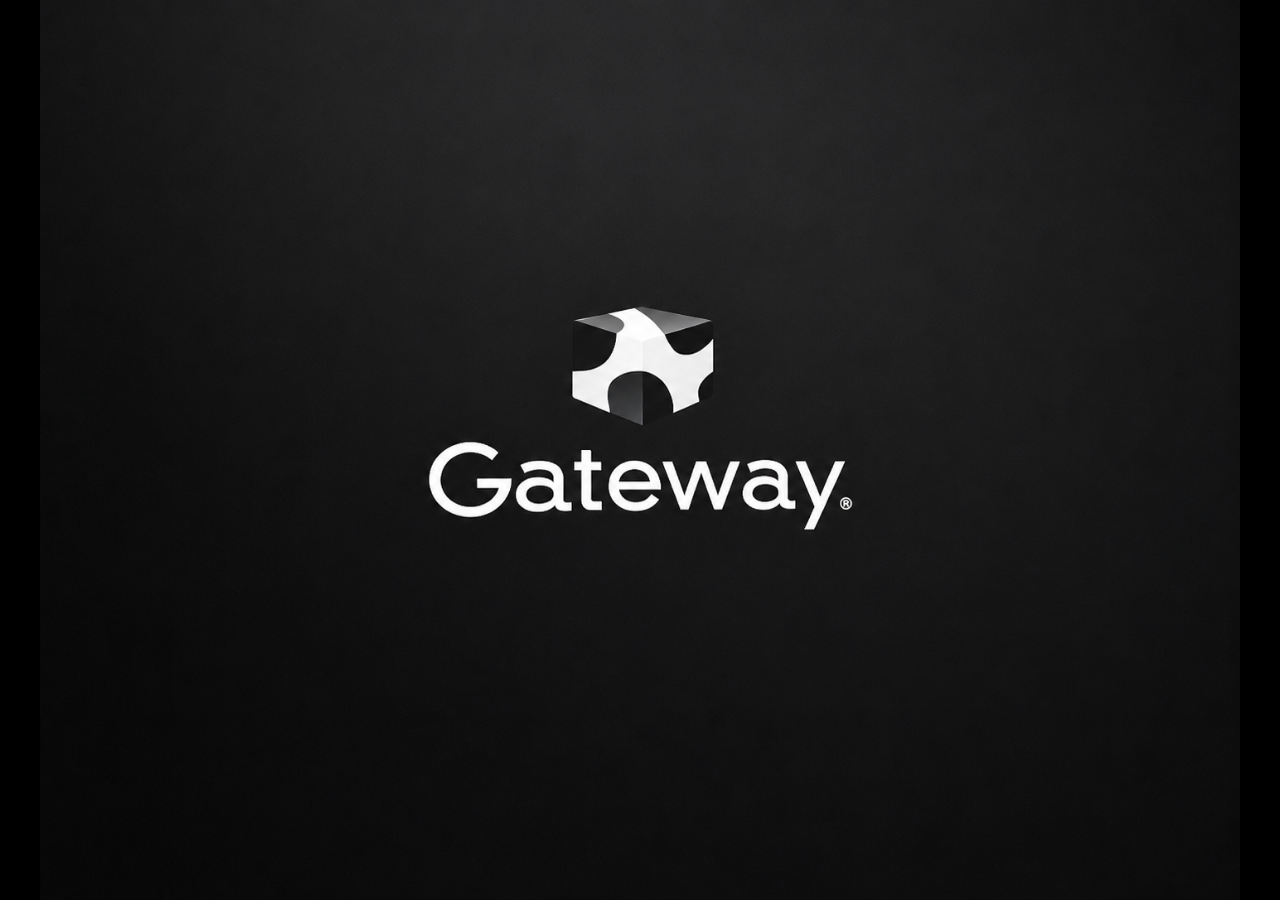
==== index.html @ f44fa5b7 "IRC chat room scenes — fully separate from welcome show - 5 dedicated #channel IRC windows (one per " ====
<!DOCTYPE html>
<html lang="en">
<head>
  <meta charset="UTF-8">
  <meta name="viewport" content="width=device-width, initial-scale=1.0">
  <title>Vince Darrigo — Portfolio</title>
  <link rel="stylesheet" href="css/global.css">
  <link rel="stylesheet" href="css/win95.css">
  <link rel="stylesheet" href="css/messenger.css">
  <link rel="stylesheet" href="css/winamp.css">
  <link rel="stylesheet" href="css/retro-apps.css">
  <link rel="stylesheet" href="css/bbs.css">
  <link rel="stylesheet" href="css/weatherbug.css">
  <link rel="stylesheet" href="css/gwbasic.css">
  <link rel="stylesheet" href="css/tankwars.css">
</head>
<body>

<!-- ═══════════════════════════════════════════════
     GATEWAY 2000 BIOS SCREEN
═══════════════════════════════════════════════════ -->
<div id="gateway-overlay" style="position:fixed;inset:0;background:#000;z-index:10001;">
  <div id="gateway-logo-splash"></div>
  <div id="bios-text" class="bios-screen"></div>
</div>

<!-- ═══════════════════════════════════════════════
     WINDOWS 95 LOGIN SCREEN
═══════════════════════════════════════════════════ -->
<div id="win95-login-overlay" style="display:none;">
  <div class="win95-login-dialog">
    <div class="win95-titlebar" style="cursor:default;">
      <span class="win95-title-text">Welcome to Windows</span>
      <div class="win95-controls">
        <button class="win95-ctrl" style="font-size:9px;">?</button>
        <button class="win95-ctrl win95-close" onclick="doWin95Login()">✕</button>
      </div>
    </div>
    <div class="win95-login-body">
      <div class="win95-login-icon">🗝️</div>
      <div class="win95-login-fields">
        <p class="win95-login-msg">Type a user name and password to log on to Windows.</p>
        <div class="win95-login-row">
          <label><u>U</u>ser name:</label>
          <input type="text" class="win95-login-input" value="VISITOR" readonly tabindex="-1">
        </div>
        <div class="win95-login-row">
          <label><u>P</u>assword:</label>
          <input type="password" class="win95-login-input" value="password" readonly tabindex="-1">
        </div>
      </div>
    </div>
    <div class="win95-login-btns">
      <button class="win95-dialog-btn" onclick="doWin95Login()">OK</button>
      <button class="win95-dialog-btn" onclick="doWin95Login()">Cancel</button>
    </div>
  </div>
</div>

<!-- ═══════════════════════════════════════════════
     WIN95 BOOT SCREEN
═══════════════════════════════════════════════════ -->
<div id="boot-overlay" style="display:none;">
  <div class="boot-content">
    <div class="boot-subtitle">Starting Windows 95...</div>
    <div class="boot-bar-track">
      <div class="boot-bar-fill" id="boot-bar-fill"></div>
    </div>
  </div>
  <div class="boot-copyright">© Copyright Gateway 2000, Inc. 1996.</div>
</div>

<!-- ═══════════════════════════════════════════════
     MOBILE FALLBACK — shown on small screens
═══════════════════════════════════════════════════ -->
<div id="mobile-bsod">
  <div class="bsod-inner">
    <p>A problem has been detected and Windows has been shut down to prevent damage to your computer.</p>
    <br>
    <p>DISPLAY_ORIENTATION_INCOMPATIBLE</p>
    <br>
    <p>🔄 Rotate your device to landscape mode to run this portfolio.</p>
    <br>
    <p>If you are on a desktop browser, please widen your window above 900px.</p>
    <br>
    <p>Technical information:</p>
    <p>*** STOP: 0x0000007E (PORTRAIT_MODE, 0xC0000005, ROTATE_90_DEG)</p>
    <br>
    <p>Contact: <a href="mailto:vincent.darrigo@gmail.com">vincent.darrigo@gmail.com</a></p>
  </div>
</div>

<!-- ═══════════════════════════════════════════════
     DESKTOP
═══════════════════════════════════════════════════ -->
<div id="desktop">

  <!-- ═══════════════════════════════════════════════
       DESKTOP ICON ZONES
  ═══════════════════════════════════════════════════ -->

  <!-- Zone A: upper-left — System + Browser Wars -->
  <div class="icon-zone" id="icons-system">
    <div class="desk-icon" ondblclick="openWindow('recycle')" tabindex="0">
      <div class="desk-icon-img">🗑️</div>
      <div class="desk-icon-label">Recycle Bin</div>
    </div>
    <div class="desk-icon" ondblclick="launchIE()" tabindex="0">
      <div class="desk-icon-img" style="width:32px;height:32px;background:white;display:flex;align-items:center;justify-content:center;border:1px solid #ccc;font-size:0;"><span style="font-size:24px;font-style:italic;font-weight:900;color:#1055b8;font-family:'Arial Black',Arial,sans-serif;">e</span></div>
      <div class="desk-icon-label">Internet Explorer</div>
    </div>
    <div class="desk-icon" ondblclick="launchNetscape()" tabindex="0">
      <div class="desk-icon-img" style="width:32px;height:32px;background:#1a0035;display:flex;align-items:center;justify-content:center;border:1px solid #550099;font-size:0;"><span style="font-size:22px;font-weight:900;color:#aa44ff;font-family:'Arial Black',Arial,sans-serif;">N</span><span style="font-size:10px;color:#ffee00;position:absolute;margin-top:-14px;margin-left:8px;">☄</span></div>
      <div class="desk-icon-label">Netscape 4.7</div>
    </div>
  </div>

  <!-- Zone B: upper-right — Personal -->
  <div class="icon-zone" id="icons-right">
    <div class="desk-icon" ondblclick="openWindow('portfolio')" tabindex="0">
      <div class="desk-icon-img">💼</div>
      <div class="desk-icon-label">Portfolio.htm</div>
    </div>
    <div class="desk-icon" ondblclick="openWindow('about')" tabindex="0">
      <div class="desk-icon-img">💻</div>
      <div class="desk-icon-label">About Vince</div>
    </div>
    <div class="desk-icon" ondblclick="openWindow('resume')" tabindex="0">
      <div class="desk-icon-img">📄</div>
      <div class="desk-icon-label">Resume.doc</div>
    </div>
  </div>

  <!-- Zone C: middle-left — Business Project Folders -->
  <div class="icon-zone" id="icons-folders">
    <div class="desk-icon" ondblclick="openWindow('folder-ai')" tabindex="0">
      <div class="desk-icon-img">
        <span class="folder-icon">📂<span class="folder-badge">🎮</span></span>
      </div>
      <div class="desk-icon-label">AI Gaming Projects</div>
    </div>
    <div class="desk-icon" ondblclick="openWindow('folder-sports')" tabindex="0">
      <div class="desk-icon-img">
        <span class="folder-icon">📂<span class="folder-badge">📊</span></span>
      </div>
      <div class="desk-icon-label">Sports / Prediction</div>
    </div>
    <div class="desk-icon" ondblclick="openWindow('folder-biz')" tabindex="0">
      <div class="desk-icon-img">
        <span class="folder-icon">📂<span class="folder-badge">💼</span></span>
      </div>
      <div class="desk-icon-label">Business Integration</div>
    </div>
  </div>

  <!-- Zone D: lower-left — Throwback Apps & Games -->
  <div class="icon-zone" id="icons-games">
    <div class="desk-icon" ondblclick="openWindow('messenger')" tabindex="0">
      <div class="desk-icon-img">💬</div>
      <div class="desk-icon-label">Buddy Chat</div>
    </div>
    <div class="desk-icon" ondblclick="openWindow('winamp')" tabindex="0">
      <div class="desk-icon-img">🎵</div>
      <div class="desk-icon-label">WinAmp</div>
    </div>
    <div class="desk-icon" ondblclick="openWindow('weatherbug')" tabindex="0">
      <div class="desk-icon-img" style="font-size:26px;animation:none;">🐝</div>
      <div class="desk-icon-label">WeatherBug</div>
    </div>
    <div class="desk-icon" ondblclick="openWindow('limester')" tabindex="0">
      <div class="desk-icon-img" style="font-size:0;"><img src="assets/images/LimeSter.png" style="width:32px;height:32px;object-fit:contain;" onerror="this.parentElement.style.fontSize='24px';this.outerHTML='🍋'"></div>
      <div class="desk-icon-label">LimeSter</div>
    </div>
    <div class="desk-icon" ondblclick="openWindow('paint')" tabindex="0">
      <div class="desk-icon-img">🎨</div>
      <div class="desk-icon-label">Paint</div>
    </div>
    <div class="desk-icon" ondblclick="openWindow('minesweeper')" tabindex="0">
      <div class="desk-icon-img">💣</div>
      <div class="desk-icon-label">Minesweeper</div>
    </div>
    <div class="desk-icon" ondblclick="openWindow('snake')" tabindex="0">
      <div class="desk-icon-img">🐍</div>
      <div class="desk-icon-label">Snake</div>
    </div>
    <div class="desk-icon" ondblclick="openWindow('tetris')" tabindex="0">
      <div class="desk-icon-img">🎮</div>
      <div class="desk-icon-label">Tetris</div>
    </div>
    <div class="desk-icon" ondblclick="openWindow('solitaire')" tabindex="0">
      <div class="desk-icon-img">🃏</div>
      <div class="desk-icon-label">Solitaire</div>
    </div>
    <div class="desk-icon" ondblclick="openWindow('tamagotchi')" tabindex="0">
      <div class="desk-icon-img">🥚</div>
      <div class="desk-icon-label">Tamagotchi</div>
    </div>
    <div class="desk-icon" ondblclick="openWindow('gwbasic')" tabindex="0">
      <div class="desk-icon-img" style="width:32px;height:32px;background:#0000aa;display:flex;align-items:center;justify-content:center;border:1px solid #0000cc;font-size:0;"><span style="color:#c8c8c8;font-family:'Courier New',monospace;font-size:9px;font-weight:bold;line-height:1;text-align:center;">GW<br>BASIC</span></div>
      <div class="desk-icon-label">GW-BASIC</div>
    </div>
    <div class="desk-icon" ondblclick="openWindow('bbs')" tabindex="0">
      <div class="desk-icon-img" style="font-size:22px;line-height:1;color:#00ff41;background:#020d00;border:2px solid #004d00;width:32px;height:32px;display:flex;align-items:center;justify-content:center;font-family:'Courier New',monospace;font-weight:bold;border-radius:2px;text-shadow:0 0 6px #00ff41;">📟</div>
      <div class="desk-icon-label">Last Node BBS</div>
    </div>
    <div class="desk-icon" ondblclick="launchScreensaver('random')" tabindex="0">
      <div class="desk-icon-img">✨</div>
      <div class="desk-icon-label">Screensaver</div>
    </div>
    <div class="desk-icon" ondblclick="openWindow('vault')" tabindex="0">
      <div class="desk-icon-img">🔒</div>
      <div class="desk-icon-label">???</div>
    </div>
  </div>

  <!-- ── IRC CHANNEL WINDOWS (project chatbot scenes) ─── -->

  <!-- #i-spy-ai -->
  <div class="win95-window irc-win" id="window-scene-ispyai" style="display:none; left:240px; top:110px; width:480px;">
    <div class="win95-titlebar" data-win="scene-ispyai">
      <span class="win95-title-icon">💬</span>
      <span class="win95-title-text">#i-spy-ai — mIRC</span>
      <div class="win95-controls">
        <button class="win95-ctrl" onclick="minimizeWindow('scene-ispyai')">_</button>
        <button class="win95-ctrl win95-close" onclick="closeWindow('scene-ispyai')">✕</button>
      </div>
    </div>
    <div class="irc-channel-bar">#i-spy-ai · Topic: AI-powered real-world scavenger hunts — spy mode &amp; pizza mode</div>
    <div class="irc-body">
      <div class="irc-log" id="scene-log-ispyai"></div>
      <div class="irc-userlist">
        <div class="irc-ul-header">Users (4)</div>
        <div class="irc-ul-nick irc-op">@xX_AOL4Lyfe97_Xx</div>
        <div class="irc-ul-nick irc-voice">+UhOh_OG</div>
        <div class="irc-ul-nick">Yahoozup</div>
        <div class="irc-ul-nick irc-guest">Clippy</div>
      </div>
    </div>
    <div class="irc-statusbar">#i-spy-ai · 4 users</div>
  </div>

  <!-- #ai-trivia -->
  <div class="win95-window irc-win" id="window-scene-trivia" style="display:none; left:255px; top:120px; width:480px;">
    <div class="win95-titlebar" data-win="scene-trivia">
      <span class="win95-title-icon">💬</span>
      <span class="win95-title-text">#ai-trivia — mIRC</span>
      <div class="win95-controls">
        <button class="win95-ctrl" onclick="minimizeWindow('scene-trivia')">_</button>
        <button class="win95-ctrl win95-close" onclick="closeWindow('scene-trivia')">✕</button>
      </div>
    </div>
    <div class="irc-channel-bar">#ai-trivia · Topic: Real-time AI trivia — any topic, instantly playable, AI trick questions</div>
    <div class="irc-body">
      <div class="irc-log" id="scene-log-trivia"></div>
      <div class="irc-userlist">
        <div class="irc-ul-header">Users (4)</div>
        <div class="irc-ul-nick irc-op">@xX_AOL4Lyfe97_Xx</div>
        <div class="irc-ul-nick irc-voice">+UhOh_OG</div>
        <div class="irc-ul-nick">Yahoozup</div>
        <div class="irc-ul-nick irc-guest">Clippy</div>
      </div>
    </div>
    <div class="irc-statusbar">#ai-trivia · 4 users</div>
  </div>

  <!-- #pickathlon -->
  <div class="win95-window irc-win" id="window-scene-pickathlon" style="display:none; left:270px; top:130px; width:480px;">
    <div class="win95-titlebar" data-win="scene-pickathlon">
      <span class="win95-title-icon">💬</span>
      <span class="win95-title-text">#pickathlon — mIRC</span>
      <div class="win95-controls">
        <button class="win95-ctrl" onclick="minimizeWindow('scene-pickathlon')">_</button>
        <button class="win95-ctrl win95-close" onclick="closeWindow('scene-pickathlon')">✕</button>
      </div>
    </div>
    <div class="irc-channel-bar">#pickathlon · Topic: Weekly NFL pick \'em with spreads — live for 2025-26 season</div>
    <div class="irc-body">
      <div class="irc-log" id="scene-log-pickathlon"></div>
      <div class="irc-userlist">
        <div class="irc-ul-header">Users (3)</div>
        <div class="irc-ul-nick irc-op">@xX_AOL4Lyfe97_Xx</div>
        <div class="irc-ul-nick irc-voice">+UhOh_OG</div>
        <div class="irc-ul-nick">Yahoozup</div>
      </div>
    </div>
    <div class="irc-statusbar">#pickathlon · 3 users</div>
  </div>

  <!-- #draftathon -->
  <div class="win95-window irc-win" id="window-scene-draftathon" style="display:none; left:285px; top:140px; width:480px;">
    <div class="win95-titlebar" data-win="scene-draftathon">
      <span class="win95-title-icon">💬</span>
      <span class="win95-title-text">#draftathon — mIRC</span>
      <div class="win95-controls">
        <button class="win95-ctrl" onclick="minimizeWindow('scene-draftathon')">_</button>
        <button class="win95-ctrl win95-close" onclick="closeWindow('scene-draftathon')">✕</button>
      </div>
    </div>
    <div class="irc-channel-bar">#draftathon · Topic: Predict every NFL Draft pick slot by slot — played live for 2026</div>
    <div class="irc-body">
      <div class="irc-log" id="scene-log-draftathon"></div>
      <div class="irc-userlist">
        <div class="irc-ul-header">Users (3)</div>
        <div class="irc-ul-nick irc-op">@xX_AOL4Lyfe97_Xx</div>
        <div class="irc-ul-nick irc-voice">+UhOh_OG</div>
        <div class="irc-ul-nick">Yahoozup</div>
      </div>
    </div>
    <div class="irc-statusbar">#draftathon · 3 users</div>
  </div>

  <!-- #review-portal -->
  <div class="win95-window irc-win" id="window-scene-reviewflow" style="display:none; left:300px; top:150px; width:480px;">
    <div class="win95-titlebar" data-win="scene-reviewflow">
      <span class="win95-title-icon">💬</span>
      <span class="win95-title-text">#review-portal — mIRC</span>
      <div class="win95-controls">
        <button class="win95-ctrl" onclick="minimizeWindow('scene-reviewflow')">_</button>
        <button class="win95-ctrl win95-close" onclick="closeWindow('scene-reviewflow')">✕</button>
      </div>
    </div>
    <div class="irc-channel-bar">#review-portal · Topic: Role-based review coordination platform — demo-safe</div>
    <div class="irc-body">
      <div class="irc-log" id="scene-log-reviewflow"></div>
      <div class="irc-userlist">
        <div class="irc-ul-header">Users (4)</div>
        <div class="irc-ul-nick irc-op">@xX_AOL4Lyfe97_Xx</div>
        <div class="irc-ul-nick irc-voice">+UhOh_OG</div>
        <div class="irc-ul-nick">Yahoozup</div>
        <div class="irc-ul-nick irc-guest">Clippy</div>
      </div>
    </div>
    <div class="irc-statusbar">#review-portal · 4 users</div>
  </div>

  <!-- ── FOLDER WINDOWS ──────────────────────────────── -->

  <!-- Recycle Bin -->
  <div class="win95-window" id="window-recycle" style="display:none; left:120px; top:100px; width:260px;">
    <div class="win95-titlebar" data-win="recycle">
      <span class="win95-title-icon">🗑️</span>
      <span class="win95-title-text">Recycle Bin</span>
      <div class="win95-controls">
        <button class="win95-ctrl" onclick="minimizeWindow('recycle')">_</button>
        <button class="win95-ctrl" disabled>□</button>
        <button class="win95-ctrl win95-close" onclick="closeWindow('recycle')">✕</button>
      </div>
    </div>
    <div class="folder-body" style="height:80px;">
      <div class="folder-empty">Recycle Bin is empty.</div>
    </div>
    <div class="folder-statusbar">0 object(s)</div>
  </div>

  <!-- AI Gaming Projects -->
  <div class="win95-window" id="window-folder-ai" style="display:none; left:130px; top:90px; width:320px;">
    <div class="win95-titlebar" data-win="folder-ai">
      <span class="win95-title-icon">🎮</span>
      <span class="win95-title-text">AI Gaming Projects</span>
      <div class="win95-controls">
        <button class="win95-ctrl" onclick="minimizeWindow('folder-ai')">_</button>
        <button class="win95-ctrl" disabled>□</button>
        <button class="win95-ctrl win95-close" onclick="closeWindow('folder-ai')">✕</button>
      </div>
    </div>
    <div class="folder-body">
      <div class="folder-item" ondblclick="openWindow('questourism')" tabindex="0" title="Questourism — open">
        <img class="folder-item-img" src="assets/images/questourism.png" onerror="this.outerHTML='<div class=\'folder-item-icon\'>🌐</div>'">
        <div class="folder-item-label">Questourism</div>
      </div>
      <div class="folder-item" ondblclick="openWindow('ispyai')" tabindex="0" title="I Spy AI / I Spy A Pie — open">
        <div class="folder-item-icon">🕵️</div>
        <div class="folder-item-label">I Spy AI / Pie</div>
      </div>
      <div class="folder-item" ondblclick="openWindow('trivia')" tabindex="0" title="Anytime AI Trivia — open">
        <div class="folder-item-icon">❓</div>
        <div class="folder-item-label">AI Trivia</div>
      </div>
    </div>
    <div class="folder-statusbar">3 object(s) — 3 projects</div>
  </div>

  <!-- Sports / Prediction Projects -->
  <div class="win95-window" id="window-folder-sports" style="display:none; left:140px; top:100px; width:320px;">
    <div class="win95-titlebar" data-win="folder-sports">
      <span class="win95-title-icon">📊</span>
      <span class="win95-title-text">Sports / Prediction Projects</span>
      <div class="win95-controls">
        <button class="win95-ctrl" onclick="minimizeWindow('folder-sports')">_</button>
        <button class="win95-ctrl" disabled>□</button>
        <button class="win95-ctrl win95-close" onclick="closeWindow('folder-sports')">✕</button>
      </div>
    </div>
    <div class="folder-body">
      <div class="folder-item" ondblclick="openWindow('predictrix')" tabindex="0" title="Predictrix — brand overview">
        <img class="folder-item-img" src="assets/images/predictrix_logo.png" onerror="this.outerHTML='<div class=\'folder-item-icon\'>📊</div>'">
        <div class="folder-item-label">Predictrix</div>
      </div>
      <div class="folder-item" ondblclick="openWindow('pickathlon')" tabindex="0" title="Pickathlon — open">
        <div class="folder-item-icon">🏈</div>
        <div class="folder-item-label">Pickathlon</div>
      </div>
      <div class="folder-item" ondblclick="openWindow('draftathon')" tabindex="0" title="Draftathon — open">
        <div class="folder-item-icon">📋</div>
        <div class="folder-item-label">Draftathon</div>
      </div>
    </div>
    <div class="folder-statusbar">3 object(s) — 3 projects</div>
  </div>

  <!-- Business Integration Projects -->
  <div class="win95-window" id="window-folder-biz" style="display:none; left:150px; top:110px; width:320px;">
    <div class="win95-titlebar" data-win="folder-biz">
      <span class="win95-title-icon">💼</span>
      <span class="win95-title-text">Business Integration Projects</span>
      <div class="win95-controls">
        <button class="win95-ctrl" onclick="minimizeWindow('folder-biz')">_</button>
        <button class="win95-ctrl" disabled>□</button>
        <button class="win95-ctrl win95-close" onclick="closeWindow('folder-biz')">✕</button>
      </div>
    </div>
    <div class="folder-body">
      <div class="folder-item" ondblclick="openWindow('reviewflow')" tabindex="0" title="Review Portal — open">
        <div class="folder-item-icon">🔄</div>
        <div class="folder-item-label">Review Portal</div>
      </div>
      <div class="folder-item" tabindex="0" style="opacity:0.55; cursor:default;" title="More projects coming soon">
        <div class="folder-item-icon">📁</div>
        <div class="folder-item-label">More soon...</div>
      </div>
    </div>
    <div class="folder-statusbar">1 object(s) — 1 project</div>
  </div>

  <!-- ── WINDOW: ABOUT ────────────────────────── -->
  <div class="win95-window" id="window-about" style="display:none; left:80px; top:50px; width:500px;">
    <div class="win95-titlebar" data-win="about">
      <span class="win95-title-icon">⚙️</span>
      <span class="win95-title-text">System Properties — Vince Darrigo</span>
      <div class="win95-controls">
        <button class="win95-ctrl" onclick="minimizeWindow('about')" title="Minimize">_</button>
        <button class="win95-ctrl" disabled title="Maximize">□</button>
        <button class="win95-ctrl win95-close" onclick="closeWindow('about')" title="Close">✕</button>
      </div>
    </div>
    <div class="win95-tabs" id="tabs-about">
      <button class="win95-tab active" onclick="switchTab('about','general')">General</button>
      <button class="win95-tab" onclick="switchTab('about','skills')">Skills</button>
      <button class="win95-tab" onclick="switchTab('about','contact')">Contact</button>
    </div>

    <!-- TAB: General -->
    <div class="win95-content tab-panel" id="tab-about-general">
      <div class="about-header">
        <div class="about-avatar">👤</div>
        <div class="about-info">
          <div class="about-name">Vince Darrigo</div>
          <div>Full-Stack Engineer, Back-End Oriented</div>
          <div>Python Systems Builder</div>
          <div style="margin-top:4px; color:#444;">Deltona, FL</div>
        </div>
      </div>
      <div class="win95-divider"></div>
      <div class="about-body">
        <p>Python-focused engineer with 10+ years turning messy, cross-team operations into reliable web applications, API integrations, workflow engines, and automation systems.</p>
        <p style="margin-top:8px;">Strong back-end orientation: validated data flows, role-based tools, operational dashboards, and production-minded scripts with logging, batching, retries, dry-run safeguards, and failure handling. Builds with AI daily as a force multiplier.</p>
      </div>
    </div>

    <!-- TAB: Skills -->
    <div class="win95-content tab-panel hidden" id="tab-about-skills">
      <div class="skills-tree">
        <div class="skill-group">
          <div class="skill-group-header">📦 Languages &amp; Frameworks</div>
          <div class="skill-item">Python · Flask · JavaScript · HTML/CSS · SQL</div>
        </div>
        <div class="skill-group">
          <div class="skill-group-header">🔌 APIs &amp; Integrations</div>
          <div class="skill-item">REST APIs · Smartsheet API · Google Drive API · Microsoft Graph · SharePoint · Socket.IO · Google Maps &amp; Places</div>
        </div>
        <div class="skill-group">
          <div class="skill-group-header">⚙️ Engineering Practices</div>
          <div class="skill-item">Logging · Batching · Retry/backoff · Dry-run modes · Role-based access · Data validation · Exception handling</div>
        </div>
        <div class="skill-group">
          <div class="skill-group-header">🚀 Deployment &amp; Tooling</div>
          <div class="skill-item">Git/GitHub · Render · Vercel-style workflows · Security fundamentals · AI-assisted development</div>
        </div>
      </div>
    </div>

    <!-- TAB: Contact -->
    <div class="win95-content tab-panel hidden" id="tab-about-contact">
      <div class="contact-list">
        <div class="contact-row">
          <span class="contact-label">📧 Email</span>
          <a href="mailto:vincent.darrigo@gmail.com" class="win95-hyperlink">vincent.darrigo@gmail.com</a>
        </div>
        <div class="contact-row">
          <span class="contact-label">📂 GitHub</span>
          <a href="https://github.com/vincentdarrigo" target="_blank" class="win95-hyperlink">github.com/vincentdarrigo</a>
        </div>
        <div class="contact-row">
          <span class="contact-label">🌐 Portfolio</span>
          <span>You're already here.</span>
        </div>
      </div>
      <div style="margin-top:16px; display:flex; gap:8px;">
        <a href="mailto:vincent.darrigo@gmail.com" class="win95-btn-link">📧 Send Email</a>
        <a href="https://github.com/vincentdarrigo" target="_blank" class="win95-btn-link">📂 GitHub</a>
        <a href="guestbook.html" class="win95-btn-link">📝 Guestbook</a>
      </div>
    </div>

    <div class="win95-statusbar">Ready</div>
  </div>

  <!-- ── WINDOW: MY PROJECTS (folder view) ─────── -->
  <div class="win95-window" id="window-projects" style="display:none; left:120px; top:90px; width:580px; height:440px;">
    <div class="win95-titlebar" data-win="projects">
      <span class="win95-title-icon">📁</span>
      <span class="win95-title-text">My Projects</span>
      <div class="win95-controls">
        <button class="win95-ctrl" onclick="minimizeWindow('projects')">_</button>
        <button class="win95-ctrl" disabled>□</button>
        <button class="win95-ctrl win95-close" onclick="closeWindow('projects')">✕</button>
      </div>
    </div>
    <div class="win95-menubar">
      <span class="win95-menu-item">File</span>
      <span class="win95-menu-item">Edit</span>
      <span class="win95-menu-item">View</span>
      <span class="win95-menu-item">Help</span>
    </div>
    <div class="win95-content folder-content">

      <div class="folder-section-label">🌍 Questourism — Travel &amp; Puzzle Games</div>
      <div class="folder-icon-row">
        <div class="folder-icon" ondblclick="openWindow('questforge')">
          <div class="folder-icon-img">🗺️</div>
          <div class="folder-icon-label">QuestForge</div>
        </div>
        <div class="folder-icon" ondblclick="openWindow('questourism')">
          <div class="folder-icon-img">🌐</div>
          <div class="folder-icon-label">Questourism.com</div>
        </div>
      </div>

      <div class="folder-section-label">🏈 Predictrix — Sports &amp; Competitions</div>
      <div class="folder-icon-row">
        <div class="folder-icon" ondblclick="openWindow('predictrix')">
          <div class="folder-icon-img">📊</div>
          <div class="folder-icon-label">Predictrix.app</div>
        </div>
      </div>

      <div class="folder-section-label">⚙️ Other Projects</div>
      <div class="folder-icon-row">
        <div class="folder-icon" ondblclick="openWindow('reviewflow')">
          <div class="folder-icon-img">🔄</div>
          <div class="folder-icon-label">ReviewFlow</div>
        </div>
        <div class="folder-icon" ondblclick="openWindow('thinkio')">
          <div class="folder-icon-img">🧠</div>
          <div class="folder-icon-label">Thinkio</div>
        </div>
        <div class="folder-icon" ondblclick="openWindow('trivia')">
          <div class="folder-icon-img">❓</div>
          <div class="folder-icon-label">AI Trivia</div>
        </div>
        <div class="folder-icon" ondblclick="openWindow('vault')" style="opacity:0.6;">
          <div class="folder-icon-img">🔒</div>
          <div class="folder-icon-label">[LOCKED]</div>
        </div>
      </div>

    </div>
    <div class="win95-statusbar">7 object(s) — Double-click to open</div>
  </div>

  <!-- ── WINDOW: QUESTFORGE ─────────────────────── -->
  <div class="win95-window" id="window-questforge" style="display:none; left:160px; top:70px; width:540px;">
    <div class="win95-titlebar" data-win="questforge">
      <span class="win95-title-icon">🗺️</span>
      <span class="win95-title-text">QuestForge — AI Quest Generator</span>
      <div class="win95-controls">
        <button class="win95-ctrl" onclick="minimizeWindow('questforge')">_</button>
        <button class="win95-ctrl" disabled>□</button>
        <button class="win95-ctrl win95-close" onclick="closeWindow('questforge')">✕</button>
      </div>
    </div>
    <div class="win95-content proj-content">
      <div class="proj-brand questourism-brand">
        <img src="assets/images/questourism.png" alt="Questourism" class="proj-brand-logo" onerror="this.style.display='none'">
        <div class="proj-brand-text">
          <div class="proj-title">QuestForge</div>
          <div class="proj-tagline">Generate real-world scavenger hunts anywhere, powered by AI</div>
        </div>
      </div>
      <div class="win95-divider"></div>
      <div class="proj-body">
        <p>An AI-driven quest generator that creates multi-stage, location-verified scavenger hunts using Google Maps &amp; Places. Each mission is assembled in real-time with streaming progress updates — clue by clue, location by location.</p>
        <p class="proj-detail" style="margin-top:8px;">Includes <strong>🍕 Marinarathon Mode</strong> — a secret easter egg that generates pizza-focused scavenger hunts anywhere in the world.</p>
        <div class="proj-callout">
          <strong>The Hard Part:</strong> Multi-stage clue logic with real-time location verification, AI orchestration, and streaming output — all without a heavy framework.
        </div>
      </div>
      <div class="tech-row">
        <span class="tech-badge">Python</span>
        <span class="tech-badge">Flask</span>
        <span class="tech-badge">Socket.IO</span>
        <span class="tech-badge">Google Maps API</span>
        <span class="tech-badge">Google Places API</span>
        <span class="tech-badge">AI / LLM</span>
      </div>
      <div class="proj-links">
        <a href="#" class="win95-btn-link">📂 GitHub</a>
        <a href="#" class="win95-btn-link">🌐 Live Demo</a>
      </div>
    </div>
    <div class="win95-statusbar">Part of the Questourism family — questourism.com</div>
  </div>

  <!-- ── WINDOW: QUESTOURISM.COM ────────────────── -->
  <div class="win95-window" id="window-questourism" style="display:none; left:180px; top:100px; width:500px;">
    <div class="win95-titlebar" data-win="questourism">
      <span class="win95-title-icon">🌐</span>
      <span class="win95-title-text">Questourism.com — Brand Overview</span>
      <div class="win95-controls">
        <button class="win95-ctrl" onclick="minimizeWindow('questourism')">_</button>
        <button class="win95-ctrl" disabled>□</button>
        <button class="win95-ctrl win95-close" onclick="closeWindow('questourism')">✕</button>
      </div>
    </div>
    <div class="win95-content proj-content">
      <div class="proj-brand questourism-brand">
        <img src="assets/images/questourism.png" alt="Questourism" class="proj-brand-logo" onerror="this.style.display='none'">
        <div class="proj-brand-text">
          <div class="proj-title">Questourism</div>
          <div class="proj-tagline">The travel &amp; puzzle games umbrella</div>
        </div>
      </div>
      <div class="win95-divider"></div>
      <div class="proj-body">
        <p>Questourism is the brand home for location-based puzzle games, scavenger hunts, and adventure tools. Combining the joy of travel with the satisfaction of solving things.</p>
        <p style="margin-top:8px;"><strong>Products under this umbrella:</strong></p>
        <ul class="proj-list">
          <li>🗺️ <strong>QuestForge</strong> — AI quest generator with real-world locations</li>
          <li>🌍 More in development...</li>
        </ul>
      </div>
      <div class="proj-links">
        <a href="https://questourism.com" target="_blank" class="win95-btn-link">🌐 Visit Questourism.com</a>
      </div>
    </div>
    <div class="win95-statusbar">questourism.com</div>
  </div>

  <!-- ── WINDOW: PREDICTRIX ─────────────────────── -->
  <div class="win95-window" id="window-predictrix" style="display:none; left:200px; top:80px; width:540px;">
    <div class="win95-titlebar" data-win="predictrix">
      <span class="win95-title-icon">📊</span>
      <span class="win95-title-text">Predictrix.app — Sports Prediction Platform</span>
      <div class="win95-controls">
        <button class="win95-ctrl" onclick="minimizeWindow('predictrix')">_</button>
        <button class="win95-ctrl" disabled>□</button>
        <button class="win95-ctrl win95-close" onclick="closeWindow('predictrix')">✕</button>
      </div>
    </div>
    <div class="win95-content proj-content">
      <div class="proj-brand predictrix-brand">
        <img src="assets/images/predictrix_logo.png" alt="Predictrix" class="proj-brand-logo" onerror="this.style.display='none'">
        <div class="proj-brand-text">
          <div class="proj-title">Predictrix</div>
          <div class="proj-tagline">Sports prediction &amp; competition platform</div>
        </div>
      </div>
      <div class="win95-divider"></div>
      <div class="proj-body">
        <p>Predictrix is the umbrella platform for NFL prediction gaming — full-stack (Django REST + React), live at predictrix.app.</p>
        <p style="margin-top:8px;"><strong>Live games under this umbrella:</strong></p>
        <ul class="proj-list">
          <li>🏈 <strong>Pickathlon</strong> — weekly pick 'em, the 2025-26 season priority</li>
          <li>📋 <strong>Draftathon</strong> — slot-by-slot NFL Draft predictions with AI scouting</li>
          <li>🏆 Playoff Predictions &amp; Leagues — bracket picks and social groups, spans both games</li>
        </ul>
      </div>
      <div class="tech-row">
        <span class="tech-badge">Python</span>
        <span class="tech-badge">Django REST</span>
        <span class="tech-badge">React</span>
      </div>
      <div class="proj-links">
        <a href="#" class="win95-btn-link">📂 GitHub</a>
        <a href="https://predictrix.app" target="_blank" class="win95-btn-link">🌐 Predictrix.app</a>
      </div>
    </div>
    <div class="win95-statusbar">Part of the Predictrix family — predictrix.app</div>
  </div>

  <!-- ── WINDOW: PICKATHLON ─────────────────────── -->
  <div class="win95-window" id="window-pickathlon" style="display:none; left:210px; top:90px; width:540px;">
    <div class="win95-titlebar" data-win="pickathlon">
      <span class="win95-title-icon">🏈</span>
      <span class="win95-title-text">Pickathlon — Weekly NFL Pick 'Em</span>
      <div class="win95-controls">
        <button class="win95-ctrl" onclick="minimizeWindow('pickathlon')">_</button>
        <button class="win95-ctrl" disabled>□</button>
        <button class="win95-ctrl win95-close" onclick="closeWindow('pickathlon')">✕</button>
      </div>
    </div>
    <div class="win95-content proj-content">
      <div class="proj-brand predictrix-brand">
        <img src="assets/images/predictrix_logo.png" alt="Predictrix" class="proj-brand-logo" onerror="this.style.display='none'">
        <div class="proj-brand-text">
          <div class="proj-title">Pickathlon</div>
          <div class="proj-tagline">Weekly NFL pick 'em with spreads and a lock-pick mechanic</div>
        </div>
      </div>
      <div class="win95-divider"></div>
      <div class="proj-body">
        <p>Pick against the spread every week, plus one extra-weighted "lock pick" that counts for more — risk and reward in the same slate. Live standings and seeding are computed in real time directly from player picks.</p>
        <p class="proj-detail" style="margin-top:8px;">🔓 <strong>No account required to browse</strong> — picks, leaderboards, and the bracket are viewable without signing up, specifically so recruiters and visitors can poke around with zero friction.</p>
        <div class="proj-callout">
          <strong>The Hard Part:</strong> Live-computed playoff standings/seeding from real pick data, plus a single-screen tournament-tree bracket redesign that stays readable on one screen instead of scrolling.
        </div>
      </div>
      <div class="tech-row">
        <span class="tech-badge">Python</span>
        <span class="tech-badge">Django REST</span>
        <span class="tech-badge">React</span>
      </div>
      <div class="proj-links">
        <a href="#" class="win95-btn-link">📂 GitHub</a>
        <a href="https://predictrix.app/pickathlon" target="_blank" class="win95-btn-link">🌐 Play Pickathlon</a>
      </div>
    </div>
    <div class="win95-statusbar">Live for the 2025-2026 NFL season</div>
  </div>

  <!-- ── WINDOW: DRAFTATHON ─────────────────────── -->
  <div class="win95-window" id="window-draftathon" style="display:none; left:225px; top:100px; width:540px;">
    <div class="win95-titlebar" data-win="draftathon">
      <span class="win95-title-icon">📋</span>
      <span class="win95-title-text">Draftathon — NFL Draft Predictions</span>
      <div class="win95-controls">
        <button class="win95-ctrl" onclick="minimizeWindow('draftathon')">_</button>
        <button class="win95-ctrl" disabled>□</button>
        <button class="win95-ctrl win95-close" onclick="closeWindow('draftathon')">✕</button>
      </div>
    </div>
    <div class="win95-content proj-content">
      <div class="proj-brand predictrix-brand">
        <img src="assets/images/predictrix_logo.png" alt="Predictrix" class="proj-brand-logo" onerror="this.style.display='none'">
        <div class="proj-brand-text">
          <div class="proj-title">Draftathon</div>
          <div class="proj-tagline">Predict every pick of the NFL Draft, slot by slot</div>
        </div>
      </div>
      <div class="win95-divider"></div>
      <div class="proj-body">
        <p>Players predict the entire NFL Draft pick by pick. AI-generated scouting reports (in-app persona: "Coach AI / Cypher") give players intel on prospects before they lock in a guess.</p>
        <p class="proj-detail" style="margin-top:8px;">✅ <strong>Already played live</strong> for the actual 2026 NFL Draft — not a concept demo, a completed real run with real participants.</p>
        <div class="proj-callout">
          <strong>The Hard Part:</strong> A demo data system that lets the app show a fully populated, realistic draft board between live draft windows — so it never looks empty to a visitor browsing off-season.
        </div>
      </div>
      <div class="tech-row">
        <span class="tech-badge">Python</span>
        <span class="tech-badge">Django REST</span>
        <span class="tech-badge">React</span>
        <span class="tech-badge">AI / LLM</span>
      </div>
      <div class="proj-links">
        <a href="#" class="win95-btn-link">📂 GitHub</a>
        <a href="https://predictrix.app/draftathon" target="_blank" class="win95-btn-link">🌐 View Draftathon</a>
      </div>
    </div>
    <div class="win95-statusbar">Played live for the 2026 NFL Draft</div>
  </div>

  <!-- ── WINDOW: I SPY AI / I SPY A PIE ─────────── -->
  <div class="win95-window" id="window-ispyai" style="display:none; left:170px; top:80px; width:540px;">
    <div class="win95-titlebar" data-win="ispyai">
      <span class="win95-title-icon">🕵️</span>
      <span class="win95-title-text">I Spy AI / I Spy A Pie — AI Scavenger Hunt</span>
      <div class="win95-controls">
        <button class="win95-ctrl" onclick="minimizeWindow('ispyai')">_</button>
        <button class="win95-ctrl" disabled>□</button>
        <button class="win95-ctrl win95-close" onclick="closeWindow('ispyai')">✕</button>
      </div>
    </div>
    <div class="win95-content proj-content">
      <div class="proj-brand">
        <div class="proj-brand-text">
          <div class="proj-title">I Spy AI · I Spy A Pie</div>
          <div class="proj-tagline">One real-world AI scavenger hunt engine, two completely different games</div>
        </div>
      </div>
      <div class="win95-divider"></div>
      <div class="proj-body">
        <p>🕵️ <strong>I Spy AI</strong> — cyberpunk tech-espionage. You're a field agent guided by K.A.I.T. (Knowledge-Augmented Intelligence Tracer), hunting operatives of S.K.A.I.-N.E.T. across real-world locations.</p>
        <p style="margin-top:8px;">🍕 <strong>I Spy A Pie</strong> — an underground pizza-critic tour. Three-layer Jeopardy-style clues lead you to real local spots, each scored with a "One Bite Score" on discovery.</p>
        <p class="proj-detail" style="margin-top:8px;">🎙️ <strong>K.A.I.T. voice widget</strong> — a KITT-style cyan equalizer bar that reacts live to game events. Automatically hides itself in pizza mode — mode-aware UX, not a reskin.</p>
        <div class="proj-callout">
          <strong>The Hard Part:</strong> Real-world location verification (Google Maps Places API) combined with live AI clue generation and photo privacy blurring (Google Cloud Vision) — all running real-time over Socket.IO.
        </div>
      </div>
      <div class="tech-row">
        <span class="tech-badge">Python</span>
        <span class="tech-badge">Flask</span>
        <span class="tech-badge">Socket.IO</span>
        <span class="tech-badge">Google Maps API</span>
        <span class="tech-badge">Google Cloud Vision</span>
        <span class="tech-badge">AI / LLM</span>
      </div>
      <div class="proj-links">
        <a href="https://github.com/vincentdarrigo/ai-mazing-race" target="_blank" class="win95-btn-link">📂 GitHub</a>
        <a href="https://ai-mazing-race.onrender.com" target="_blank" class="win95-btn-link">🌐 Play Live</a>
      </div>
    </div>
    <div class="win95-statusbar">Portfolio-ready — both modes live</div>
  </div>

  <!-- ── WINDOW: REVIEW PORTAL ──────────────────── -->
  <div class="win95-window" id="window-reviewflow" style="display:none; left:220px; top:110px; width:520px;">
    <div class="win95-titlebar" data-win="reviewflow">
      <span class="win95-title-icon">🔄</span>
      <span class="win95-title-text">Review Portal</span>
      <div class="win95-controls">
        <button class="win95-ctrl" onclick="minimizeWindow('reviewflow')">_</button>
        <button class="win95-ctrl" disabled>□</button>
        <button class="win95-ctrl win95-close" onclick="closeWindow('reviewflow')">✕</button>
      </div>
    </div>
    <div class="win95-content proj-content">
      <div class="proj-brand">
        <div class="proj-brand-text">
          <div class="proj-title">Review Portal</div>
          <div class="proj-tagline">Role-based program review &amp; coordination platform — fully demo-safe</div>
        </div>
      </div>
      <div class="win95-divider"></div>
      <div class="proj-body">
        <p>A role-based platform for coordinating program reviews across many teams — 5 distinct access tiers (Admin down to single-purpose Coach view), reviewer/roster management, and live approval workflows.</p>
        <p class="proj-detail" style="margin-top:8px;">🔒 <strong>Built demo-safe by design</strong> — a dedicated demo-mode flag cleanly short-circuits every external side effect (data sync, email, SMS) while keeping the full UI and decision logic intact. The sync clock and countdown still animate every 15 minutes like a live system, but nothing ever leaves the machine.</p>
        <div class="proj-callout">
          <strong>The Hard Part:</strong> Anonymized, realistic-scale demo data — 1,551 synthetic reviewers, 398 programs, 57 publishers — built specifically so the entire tool can be shown to anyone, safely, with zero risk of touching a real system.
        </div>
      </div>
      <div class="tech-row">
        <span class="tech-badge">Python</span>
        <span class="tech-badge">FastAPI</span>
        <span class="tech-badge">SQLite</span>
        <span class="tech-badge">Role-Based Access</span>
      </div>
      <div class="proj-links">
        <a href="#" class="win95-btn-link">📂 GitHub</a>
        <a href="https://review-portal.4p8b.onrender.com" target="_blank" class="win95-btn-link">🌐 Live Demo</a>
      </div>
    </div>
    <div class="win95-statusbar">Demo-ready — passcode access</div>
  </div>

  <!-- ── WINDOW: THINKIO ────────────────────────── -->
  <div class="win95-window" id="window-thinkio" style="display:none; left:240px; top:120px; width:520px;">
    <div class="win95-titlebar" data-win="thinkio">
      <span class="win95-title-icon">🧠</span>
      <span class="win95-title-text">Thinkio</span>
      <div class="win95-controls">
        <button class="win95-ctrl" onclick="minimizeWindow('thinkio')">_</button>
        <button class="win95-ctrl" disabled>□</button>
        <button class="win95-ctrl win95-close" onclick="closeWindow('thinkio')">✕</button>
      </div>
    </div>
    <div class="win95-content proj-content">
      <div class="proj-brand">
        <div class="proj-brand-text">
          <div class="proj-title">Thinkio</div>
          <div class="proj-tagline">[ Add tagline ]</div>
        </div>
      </div>
      <div class="win95-divider"></div>
      <div class="proj-body">
        <p style="color:#888; font-style:italic;">[ Vince — add Thinkio description. ]</p>
      </div>
      <div class="tech-row">
        <span class="tech-badge">Python</span>
      </div>
      <div class="proj-links">
        <a href="#" class="win95-btn-link">📂 GitHub</a>
      </div>
    </div>
    <div class="win95-statusbar">Ready</div>
  </div>

  <!-- ── WINDOW: AI TRIVIA ──────────────────────── -->
  <div class="win95-window" id="window-trivia" style="display:none; left:260px; top:130px; width:520px;">
    <div class="win95-titlebar" data-win="trivia">
      <span class="win95-title-icon">❓</span>
      <span class="win95-title-text">Anytime AI Trivia</span>
      <div class="win95-controls">
        <button class="win95-ctrl" onclick="minimizeWindow('trivia')">_</button>
        <button class="win95-ctrl" disabled>□</button>
        <button class="win95-ctrl win95-close" onclick="closeWindow('trivia')">✕</button>
      </div>
    </div>
    <div class="win95-content proj-content">
      <div class="proj-brand">
        <div class="proj-brand-text">
          <div class="proj-title">Anytime AI Trivia</div>
          <div class="proj-tagline">Real-time, AI-generated trivia — any topic, instantly playable</div>
        </div>
      </div>
      <div class="win95-divider"></div>
      <div class="proj-body">
        <p>Players join a room, type a topic, and the AI builds a full live game on the fly — synced timers, shared scoreboard, four question types (multiple choice, free text, closest-number, drag-to-rank). Built with FastAPI + WebSockets for true real-time play.</p>
        <p class="proj-detail" style="margin-top:8px;">🤖 <strong>AI Trick Questions</strong> — the AI intentionally writes 1-2 questions per game where the premise itself is false. Catching one is worth bonus points — a built-in hallucination check players can catch live.</p>
        <p class="proj-detail" style="margin-top:8px;">⚖️ <strong>Challenge AI</strong> — disagree with a ruling? Players get 2 challenges per game. Type your argument, the AI adjudicates with reasoning, and the verdict is broadcast to the whole room as a public hearing.</p>
        <div class="proj-callout">
          <strong>The Hard Part:</strong> Every AI-generated question is auto-saved to a growing question bank (3,391+ and counting) — the system treats AI output as a reusable asset, not a disposable one-shot call. A "Recall Mode" that replays from this bank is next.
        </div>
      </div>
      <div class="tech-row">
        <span class="tech-badge">Python</span>
        <span class="tech-badge">FastAPI</span>
        <span class="tech-badge">WebSockets</span>
        <span class="tech-badge">AI / LLM</span>
        <span class="tech-badge">Vanilla JS</span>
      </div>
      <div class="proj-links">
        <a href="#" class="win95-btn-link">📂 GitHub</a>
      </div>
    </div>
    <div class="win95-statusbar">Ready — 5/5 planned phases shipped</div>
  </div>

  <!-- ── WINDOW: MODERN PORTFOLIO ─────────────────── -->
  <div class="win95-window" id="window-portfolio" style="display:none; left:160px; top:60px; width:700px;">
    <div class="win95-titlebar" data-win="portfolio">
      <span class="win95-title-icon">💼</span>
      <span class="win95-title-text">Portfolio.htm — Vince Darrigo</span>
      <div class="win95-controls">
        <button class="win95-ctrl" onclick="minimizeWindow('portfolio')">_</button>
        <button class="win95-ctrl win95-close" onclick="closeWindow('portfolio')">✕</button>
      </div>
    </div>
    <div class="win95-content pf-wrap">

      <div class="pf-hero">
        <h1 class="pf-name">Vince Darrigo</h1>
        <h2 class="pf-title">Full-Stack Engineer · Python Systems Builder</h2>
        <p class="pf-bio">10+ years building production systems from the ground up — backend-focused, API-obsessed, and AI-integrated. Strong production habits forged from years solving real operational problems at scale.</p>
        <p class="pf-prev">Senior Data Specialist at <strong>Safal Partners</strong> &nbsp;·&nbsp; <a href="mailto:vincent.darrigo@gmail.com" class="pf-link">vincent.darrigo@gmail.com</a> &nbsp;·&nbsp; <a href="https://github.com/vincentdarrigo" target="_blank" class="pf-link">GitHub</a></p>
        <div class="pf-pills">
          <span class="pf-pill pf-pill-a">Python</span>
          <span class="pf-pill pf-pill-b">Flask</span>
          <span class="pf-pill pf-pill-c">REST APIs</span>
          <span class="pf-pill pf-pill-a">JavaScript</span>
          <span class="pf-pill pf-pill-d">AI / LLM</span>
          <span class="pf-pill pf-pill-b">SQL</span>
          <span class="pf-pill pf-pill-c">Automation</span>
          <span class="pf-pill pf-pill-d">Git / GitHub</span>
        </div>
      </div>

      <div class="pf-grid">
        <div class="pf-col">
          <h3 class="pf-col-head pf-col-head-a">Backend Development</h3>
          <ul class="pf-list">
            <li>Python / Flask / REST API design</li>
            <li>Socket.IO real-time systems</li>
            <li>Logging, retries, batch processing</li>
            <li>Role-based access &amp; auth</li>
          </ul>
        </div>
        <div class="pf-col">
          <h3 class="pf-col-head pf-col-head-b">Integrations &amp; Automation</h3>
          <ul class="pf-list">
            <li>Smartsheet, Google Drive APIs</li>
            <li>Microsoft Graph / Power Platform</li>
            <li>SharePoint &amp; workflow automation</li>
            <li>Data validation &amp; pipeline work</li>
          </ul>
        </div>
        <div class="pf-col">
          <h3 class="pf-col-head pf-col-head-c">Products &amp; Projects</h3>
          <ul class="pf-list">
            <li>QuestForge — AI scavenger hunt engine</li>
            <li>IMRAface — Authenticated portal system</li>
            <li>Anytime AI Trivia — Stateful AI gameplay</li>
            <li>Predictrix / Thinkio — Full-stack builds</li>
          </ul>
        </div>
      </div>

    </div>
  </div>

  <!-- ── WINDOW: RESUME ─────────────────────────── -->
  <div class="win95-window" id="window-resume" style="display:none; left:100px; top:60px; width:580px; height:520px;">
    <div class="win95-titlebar" data-win="resume">
      <span class="win95-title-icon">📄</span>
      <span class="win95-title-text">Vince_Darrigo_Resume.doc — WordPad</span>
      <div class="win95-controls">
        <button class="win95-ctrl" onclick="minimizeWindow('resume')">_</button>
        <button class="win95-ctrl" disabled>□</button>
        <button class="win95-ctrl win95-close" onclick="closeWindow('resume')">✕</button>
      </div>
    </div>
    <div class="win95-menubar">
      <span class="win95-menu-item">File</span>
      <span class="win95-menu-item">Edit</span>
      <span class="win95-menu-item">View</span>
      <span class="win95-menu-item">Help</span>
    </div>
    <div class="win95-content resume-content">
      <div class="resume-doc">
        <h1>VINCE DARRIGO</h1>
        <p class="resume-subtitle">Full-Stack Engineer, Back-End Oriented | Python Systems Builder</p>
        <p class="resume-contact">Deltona, FL &nbsp;·&nbsp; (702) 514-0888 &nbsp;·&nbsp; vincent.darrigo@gmail.com &nbsp;·&nbsp; github.com/vincentdarrigo</p>
        <hr class="resume-rule">
        <p class="resume-summary">Python-focused full-stack engineer with 10+ years of experience turning messy, cross-team operations into reliable web applications, API integrations, workflow engines, and automation systems.</p>
        <h3>EXPERIENCE</h3>
        <div class="resume-job">
          <div class="resume-job-header">
            <strong>Senior Data Specialist</strong>
            <span class="resume-job-meta">Safal Partners &nbsp;|&nbsp; Remote &nbsp;|&nbsp; Apr 2025–Present</span>
          </div>
          <ul>
            <li>Technical lead for IMRA systems; designed Smartsheet-backed operating platform managing complex multi-stakeholder programs.</li>
            <li>Built Python integrations transforming Google Drive templates into structured, validated records with automated routing, audit trails, and role-specific workflows.</li>
            <li>Developed IMRAface: authenticated internal portal with user/admin modules, ticketing, dashboards, and workflow controls.</li>
            <li>Engineered automations with production habits: logs, input validation, batching, retry/backoff, dry-run modes, and explicit failure reporting.</li>
          </ul>
        </div>
        <div class="resume-job">
          <div class="resume-job-header">
            <strong>Smartsheet Developer Specialist</strong>
            <span class="resume-job-meta">Maximus &nbsp;|&nbsp; Remote &nbsp;|&nbsp; Jul 2023–Mar 2025</span>
          </div>
        </div>
        <div class="resume-job">
          <div class="resume-job-header">
            <strong>Data Solutions Architect</strong>
            <span class="resume-job-meta">Rust Belt Technologies &nbsp;|&nbsp; Remote &nbsp;|&nbsp; Jan 2020–Jun 2023</span>
          </div>
        </div>
        <h3>SELECTED PROJECTS</h3>
        <ul>
          <li><strong>QuestForge</strong> — AI-driven scavenger hunt generator with streaming output, real-world location verification, and multi-stage clue logic (Flask, Socket.IO, Google Maps &amp; Places)</li>
          <li><strong>IMRAface</strong> — Authenticated operational portal with role-based modules, ticketing, and real-time workflow visibility (Flask, Smartsheet API)</li>
          <li><strong>Anytime AI Trivia</strong> — Stateful AI trivia platform with Challenge AI behavior and reusable game rounds</li>
        </ul>
        <div class="resume-download-bar">
          <a href="Vince_Darrigo_ElevenLabs_FullStack_Backend_Resume_Draft.docx" class="win95-btn-link" download>💾 Download (.docx)</a>
          <button class="win95-btn-link" onclick="window.print()" style="cursor:pointer;border:2px outset #c0c0c0;background:#c0c0c0;font-family:inherit;font-size:inherit;">🖨️ Print / Save as PDF</button>
        </div>
      </div>
    </div>
    <div class="win95-statusbar">Page 1 of 1 &nbsp;|&nbsp; For Hire</div>
  </div>

  <!-- ── WINDOW: VAULT (terminal) ───────────────── -->
  <div class="win95-window" id="window-vault" style="display:none; left:220px; top:140px; width:460px;">
    <div class="win95-titlebar win95-titlebar-vault" data-win="vault">
      <span class="win95-title-icon">🔒</span>
      <span class="win95-title-text">Access Restricted Area</span>
      <div class="win95-controls">
        <button class="win95-ctrl win95-ctrl-vault" onclick="minimizeWindow('vault')">_</button>
        <button class="win95-ctrl win95-ctrl-vault" disabled>□</button>
        <button class="win95-ctrl win95-ctrl-vault win95-close" onclick="closeWindow('vault')">✕</button>
      </div>
    </div>
    <div class="vault-terminal" id="vault-terminal">
      <div id="vault-output"></div>
      <div class="vault-input-row" id="vault-input-row">
        <span class="vault-prompt">&gt;&nbsp;</span>
        <input type="password" id="vault-input" class="vault-input" maxlength="12" autocomplete="off" spellcheck="false">
      </div>
    </div>
    <div class="win95-statusbar vault-statusbar" id="vault-status">CLASSIFIED — AUTHORIZED ACCESS ONLY</div>
  </div>

  <!-- ── WINDOW: PRIVATE PROJECTS (vault-unlocked) -->
  <div class="win95-window" id="window-private" style="display:none; left:160px; top:80px; width:540px;">
    <div class="win95-titlebar" data-win="private">
      <span class="win95-title-icon">🔓</span>
      <span class="win95-title-text">Private Projects — ACCESS GRANTED</span>
      <div class="win95-controls">
        <button class="win95-ctrl" onclick="minimizeWindow('private')">_</button>
        <button class="win95-ctrl" disabled>□</button>
        <button class="win95-ctrl win95-close" onclick="closeWindow('private')">✕</button>
      </div>
    </div>
    <div class="win95-content proj-content">
      <div class="proj-brand vault-unlocked-banner">
        <div class="proj-brand-text">
          <div class="proj-title">🔓 Vault Unlocked</div>
          <div class="proj-tagline">Private &amp; internal projects — not for public distribution</div>
        </div>
      </div>
      <div class="win95-divider"></div>
      <div class="proj-body">
        <div class="private-project-card">
          <strong>🏛️ IMRAface</strong>
          <p>Authenticated internal portal for the IMRA statewide review program. Role-based access control, ticket management, global queue dashboard, email templating, and real-time workflow visibility. Used by reviewers, managers, publishers, and client stakeholders.</p>
          <div class="tech-row" style="margin-top:6px;">
            <span class="tech-badge">Python</span>
            <span class="tech-badge">Flask</span>
            <span class="tech-badge">Smartsheet API</span>
            <span class="tech-badge">Google Drive API</span>
          </div>
        </div>
        <!-- TODO: Vince — add more private/internal projects here -->
      </div>
    </div>
    <div class="win95-statusbar">Clearance Level: FULL ACCESS</div>
  </div>

  <!-- ── WINDOW: MINESWEEPER ─────────────────────────── -->
  <div class="win95-window" id="window-minesweeper" style="display:none; left:340px; top:80px;">
    <div class="win95-titlebar" data-win="minesweeper">
      <span class="win95-title-icon">💣</span>
      <span class="win95-title-text">Minesweeper</span>
      <div class="win95-controls">
        <button class="win95-ctrl" onclick="minimizeWindow('minesweeper')">_</button>
        <button class="win95-ctrl" disabled>□</button>
        <button class="win95-ctrl win95-close" onclick="closeWindow('minesweeper')">✕</button>
      </div>
    </div>
    <div class="win95-menubar">
      <span class="win95-menu-item" style="position:relative;">
        <span onclick="toggleMineMenu()" style="cursor:default;">Game ▾</span>
        <div id="mine-menu-dropdown" class="hidden" style="position:absolute;top:100%;left:0;background:var(--gray);border:1px solid var(--gray-dark);z-index:200;min-width:160px;box-shadow:2px 2px 4px rgba(0,0,0,0.3);">
          <div class="win95-menu-item" onclick="initMinesweeper('beginner');toggleMineMenu()">Beginner (9×9, 10 mines)</div>
          <div class="win95-menu-item" onclick="initMinesweeper('intermediate');toggleMineMenu()">Intermediate (16×16)</div>
          <div class="win95-menu-item" onclick="initMinesweeper('expert');toggleMineMenu()">Expert (16×30)</div>
        </div>
      </span>
      <span class="win95-menu-item">Help</span>
    </div>
    <div class="mine-game-area" id="mine-game-area">
      <div class="mine-header">
        <div class="mine-led" id="mine-count-display">010</div>
        <button id="mine-smiley" onclick="initMinesweeper()">🙂</button>
        <div class="mine-led" id="mine-timer-display">000</div>
      </div>
      <div id="mine-board"></div>
    </div>
    <div class="win95-statusbar" id="mine-status">Left-click to reveal · Right-click to flag</div>
  </div>

  <!-- ── WINDOW: PAINT ─────────────────────────────── -->
  <div class="win95-window" id="window-paint" style="display:none; left:60px; top:40px; width:660px;">
    <div class="win95-titlebar" data-win="paint">
      <span class="win95-title-icon">🎨</span>
      <span class="win95-title-text">untitled - Paint</span>
      <div class="win95-controls">
        <button class="win95-ctrl" onclick="minimizeWindow('paint')">_</button>
        <button class="win95-ctrl" disabled>□</button>
        <button class="win95-ctrl win95-close" onclick="closeWindow('paint')">✕</button>
      </div>
    </div>
    <div class="win95-menubar">
      <span class="win95-menu-item" onclick="paintNew()">File</span>
      <span class="win95-menu-item">Edit</span>
      <span class="win95-menu-item">View</span>
      <span class="win95-menu-item">Image</span>
      <span class="win95-menu-item">Colors</span>
      <span class="win95-menu-item">Help</span>
    </div>
    <div class="paint-app">
      <div class="paint-top-area">
        <div class="paint-toolbox">
          <div class="paint-tool-grid" id="paint-tools">
            <button class="paint-tool-btn active" data-tool="pencil"  title="Pencil">✏️</button>
            <button class="paint-tool-btn"        data-tool="eraser"  title="Eraser">⬜</button>
            <button class="paint-tool-btn"        data-tool="fill"    title="Fill Bucket">🪣</button>
            <button class="paint-tool-btn"        data-tool="picker"  title="Color Picker">💉</button>
            <button class="paint-tool-btn"        data-tool="line"    title="Line">╱</button>
            <button class="paint-tool-btn"        data-tool="rect"    title="Rectangle">▭</button>
            <button class="paint-tool-btn"        data-tool="oval"    title="Ellipse">◯</button>
            <button class="paint-tool-btn"        data-tool="text"    title="Text">A</button>
          </div>
          <div class="paint-size-btns" id="paint-sizes">
            <div class="paint-size-dot active" data-size="1"  style="width:4px;height:4px;"   onclick="setPaintSize(1)"></div>
            <div class="paint-size-dot"        data-size="3"  style="width:7px;height:7px;"   onclick="setPaintSize(3)"></div>
            <div class="paint-size-dot"        data-size="6"  style="width:11px;height:11px;" onclick="setPaintSize(6)"></div>
            <div class="paint-size-dot"        data-size="10" style="width:15px;height:15px;" onclick="setPaintSize(10)"></div>
          </div>
        </div>
        <div class="paint-canvas-wrap">
          <canvas id="paint-canvas" width="560" height="360"></canvas>
        </div>
      </div>
      <div class="paint-color-bar">
        <div class="paint-active-colors">
          <div class="paint-active-bg" id="paint-bg-swatch" style="background:#ffffff;" title="Background color"></div>
          <div class="paint-active-fg" id="paint-fg-swatch" style="background:#000000;" title="Foreground color"></div>
        </div>
        <div class="paint-palette" id="paint-palette"></div>
        <button onclick="paintSave()" style="margin-left:auto;padding:2px 8px;font-size:10px;" class="win95-btn-link">💾 Save</button>
      </div>
    </div>
    <div class="win95-statusbar" id="paint-status">Ready</div>
  </div>

  <!-- ── WINDOW: SOLITAIRE ────────────────────────── -->
  <div class="win95-window" id="window-solitaire" style="display:none; left:150px; top:60px; width:566px;">
    <div class="win95-titlebar" data-win="solitaire">
      <span class="win95-title-icon">🃏</span>
      <span class="win95-title-text">Solitaire</span>
      <div class="win95-controls">
        <button class="win95-ctrl" onclick="minimizeWindow('solitaire')">_</button>
        <button class="win95-ctrl" disabled>□</button>
        <button class="win95-ctrl win95-close" onclick="closeWindow('solitaire')">✕</button>
      </div>
    </div>
    <div class="win95-menubar">
      <span class="win95-menu-item" onclick="newSolitaireGame()" style="cursor:pointer;">Game</span>
      <span class="win95-menu-item">Help</span>
    </div>
    <div id="sol-game">
      <!-- Top row: stock · waste · spacer · 4 foundations -->
      <div id="sol-top-row">
        <div id="sol-stock"  class="sol-pile"></div>
        <div id="sol-waste"  class="sol-pile"></div>
        <div class="sol-spacer"></div>
        <div id="sol-found-0" class="sol-pile"></div>
        <div id="sol-found-1" class="sol-pile"></div>
        <div id="sol-found-2" class="sol-pile"></div>
        <div id="sol-found-3" class="sol-pile"></div>
      </div>
      <!-- Tableau: 7 columns -->
      <div id="sol-tableau">
        <div class="sol-col" id="sol-col-0"></div>
        <div class="sol-col" id="sol-col-1"></div>
        <div class="sol-col" id="sol-col-2"></div>
        <div class="sol-col" id="sol-col-3"></div>
        <div class="sol-col" id="sol-col-4"></div>
        <div class="sol-col" id="sol-col-5"></div>
        <div class="sol-col" id="sol-col-6"></div>
      </div>
      <!-- Win overlay -->
      <div id="sol-win-overlay" class="hidden">
        <div id="sol-win-msg">
          🎉 You Win! 🎉<br><br>
          <button class="win95-btn-link" onclick="newSolitaireGame()" style="font-size:12px;padding:4px 16px;">New Game</button>
        </div>
      </div>
    </div>
    <div class="win95-statusbar" id="sol-status">Deal cards to start · Double-click a card to auto-send to foundation</div>
  </div>

  <!-- ── WINDOW: SNAKE (Nokia 3310) ──────────────── -->
  <div class="win95-window" id="window-snake" style="display:none; left:460px; top:80px;">
    <div class="win95-titlebar" data-win="snake">
      <span class="win95-title-icon">🐍</span>
      <span class="win95-title-text">Snake — Nokia 3310</span>
      <div class="win95-controls">
        <button class="win95-ctrl" onclick="minimizeWindow('snake')">_</button>
        <button class="win95-ctrl" disabled>□</button>
        <button class="win95-ctrl win95-close" onclick="closeWindow('snake')">✕</button>
      </div>
    </div>
    <div class="nokia-body">
      <div class="nokia-brand-row"><span class="nokia-brand-text">Nokia</span></div>
      <div class="nokia-screen-area" style="position:relative;">
        <div class="nokia-screen-hud">
          <span>SCR:<span id="snake-score">0</span></span>
          <span>LVL:<span id="snake-level">1</span></span>
        </div>
        <canvas id="snake-canvas" width="200" height="160"></canvas>
        <div id="nokia-call-overlay" style="display:none; position:absolute; inset:0; background:#8bac0f; flex-direction:column; align-items:center; justify-content:center; font-family:'Courier New',monospace; color:#0f380f; z-index:10;">
          <div style="font-size:9px; letter-spacing:1px; margin-bottom:4px;">Incoming Call</div>
          <div style="font-size:14px; font-weight:bold; margin-bottom:2px;">RECRUITER</div>
          <div id="nokia-call-dots" style="font-size:11px; margin-bottom:14px; animation:nokia-blink 1s steps(1) infinite;">📞 ...</div>
          <div style="display:flex; gap:16px;">
            <button onclick="dismissNokiaCall(true)"  style="background:#0f380f;color:#8bac0f;border:none;padding:4px 10px;font-size:9px;cursor:pointer;font-family:'Courier New',monospace;">Answer</button>
            <button onclick="dismissNokiaCall(false)" style="background:#0f380f;color:#8bac0f;border:none;padding:4px 10px;font-size:9px;cursor:pointer;font-family:'Courier New',monospace;">Decline</button>
          </div>
          <div style="font-size:8px; margin-top:10px; color:#3a6a0f; text-align:center; max-width:160px;">(Answer opens resume)</div>
        </div>
      </div>
      <div class="nokia-nav-area">
        <button class="nok-btn" onclick="setSnakeDir('up')">▲</button>
        <div class="nokia-nav-mid">
          <button class="nok-btn" onclick="setSnakeDir('left')">◄</button>
          <button class="nok-btn nok-ok" onclick="startOrRestartSnake()">OK</button>
          <button class="nok-btn" onclick="setSnakeDir('right')">►</button>
        </div>
        <button class="nok-btn" onclick="setSnakeDir('down')">▼</button>
      </div>
      <div class="nok-soft-row">
        <button class="nok-soft-btn" onclick="startOrRestartSnake()">start</button>
        <button class="nok-soft-btn" onclick="initSnake()">reset</button>
      </div>
      <div class="nokia-keypad">
        <div class="nok-row">
          <span class="nok-key">1</span>
          <span class="nok-key">2 <small>abc</small></span>
          <span class="nok-key">3 <small>def</small></span>
        </div>
        <div class="nok-row">
          <span class="nok-key">4 <small>ghi</small></span>
          <span class="nok-key">5 <small>jkl</small></span>
          <span class="nok-key">6 <small>mno</small></span>
        </div>
        <div class="nok-row">
          <span class="nok-key">7 <small>pqrs</small></span>
          <span class="nok-key">8 <small>tuv</small></span>
          <span class="nok-key">9 <small>wxyz</small></span>
        </div>
        <div class="nok-row">
          <span class="nok-key">*</span>
          <span class="nok-key">0 <small>+</small></span>
          <span class="nok-key">#</span>
        </div>
      </div>
    </div>
  </div>

  <!-- ── WINDOW: TETRIS (Game Boy) ────────────────── -->
  <div class="win95-window" id="window-tetris" style="display:none; left:500px; top:50px; width:380px;">
    <div class="win95-titlebar" data-win="tetris">
      <span class="win95-title-icon">🎮</span>
      <span class="win95-title-text">Tetris — Game Boy</span>
      <div class="win95-controls">
        <button class="win95-ctrl" onclick="minimizeWindow('tetris')">_</button>
        <button class="win95-ctrl" disabled>□</button>
        <button class="win95-ctrl win95-close" onclick="closeWindow('tetris')">✕</button>
      </div>
    </div>
    <div class="gb-skin">
      <!-- Tetris canvas over the LCD screen area
           natural: 941×1672 | display: 380×675 | fullLCD: 22.10%/15.43% -->
      <canvas id="tetris-canvas" class="gb-skin-canvas" width="135" height="180"></canvas>
      <!-- D-pad: all positions scaled from 282×502 → 380×675 -->
      <button class="gb-skin-btn" style="top:63.1%; left:15.6%; width:9.2%; height:4.8%;" onclick="tetBtn('rotate')"></button>
      <button class="gb-skin-btn" style="top:68.0%; left:6.7%;  width:9.2%; height:4.8%;" onclick="tetBtn('left')"></button>
      <button class="gb-skin-btn" style="top:72.7%; left:15.6%; width:9.2%; height:4.8%;" onclick="tetBtn('down')"></button>
      <button class="gb-skin-btn" style="top:68.0%; left:24.8%; width:9.2%; height:4.8%;" onclick="tetBtn('right')"></button>
      <!-- A = rotate, B = hard drop -->
      <button class="gb-skin-btn" style="top:64.2%; left:69.5%; width:11.3%; height:6.4%;" onclick="tetBtn('rotate')"></button>
      <button class="gb-skin-btn" style="top:67.3%; left:57.8%; width:11.3%; height:6.4%;" onclick="tetBtn('drop')"></button>
      <!-- SELECT / START -->
      <button class="gb-skin-btn" style="top:78.5%; left:30.9%; width:14.2%; height:3.6%;" onclick="tetBtn('start')"></button>
      <button class="gb-skin-btn" style="top:78.5%; left:46.5%; width:14.2%; height:3.6%;" onclick="tetBtn('start')"></button>
    </div>
  </div>

  <!-- ── WINDOW: TAMAGOTCHI ───────────────────────── -->
  <div class="win95-window" id="window-tamagotchi" style="display:none; left:80px; top:120px; width:320px;">
    <div class="win95-titlebar" data-win="tamagotchi">
      <span class="win95-title-icon">🥚</span>
      <span class="win95-title-text">Tamagotchi</span>
      <div class="win95-controls">
        <button class="win95-ctrl" onclick="minimizeWindow('tamagotchi')">_</button>
        <button class="win95-ctrl" disabled>□</button>
        <button class="win95-ctrl win95-close" onclick="closeWindow('tamagotchi')">✕</button>
      </div>
    </div>
    <div class="gp-skin">
      <!-- Canvas over screen area
           natural: 1254×1254 | display: 320×320 | screen: 31.10%/31.02%/37.64%/36.76% -->
      <canvas id="tama-canvas" class="gp-skin-canvas" width="120" height="118"></canvas>
      <!-- Button overlays — scaled from 280×280 → 320×320 -->
      <button class="gp-skin-btn" style="top:75.0%; left:31.4%; width:10%; height:10%;" onclick="tamaFeed()"  title="Feed"></button>
      <button class="gp-skin-btn" style="top:75.8%; left:45.0%; width:10%; height:10%;" onclick="tamaPlay()"  title="Play"></button>
      <button class="gp-skin-btn" style="top:75.0%; left:58.6%; width:10%; height:10%;" onclick="tamaClean()" title="Clean"></button>
    </div>
    <!-- Slim info strip below device -->
    <div class="gp-skin-info">
      <span id="tama-name">Bitsy the Egg</span>
      <span id="tama-status" style="margin-left:6px; color:#555;">😊 doing okay!</span>
      <button class="win95-btn" style="margin-left:auto; font-size:9px; padding:1px 4px;" onclick="tamaReset()">New Pet</button>
    </div>
  </div>

  <!-- ── WINDOW: MESSENGER CONTROL PANEL ─────────── -->
  <div class="win95-window" id="window-messenger" style="display:none; left:20px; top:20px; width:260px;">
    <div class="win95-titlebar" data-win="messenger">
      <span class="win95-title-icon">💬</span>
      <span class="win95-title-text">Buddy Chat</span>
      <div class="win95-controls">
        <button class="win95-ctrl" onclick="minimizeWindow('messenger')">_</button>
        <button class="win95-ctrl" disabled>□</button>
        <button class="win95-ctrl win95-close" onclick="closeWindow('messenger')">✕</button>
      </div>
    </div>
    <div class="win95-content im-ctrl-panel">
      <div class="im-ctrl-status" id="im-ctrl-status">Loading...</div>
      <div class="im-ctrl-btns">
        <button class="win95-btn im-ctrl-btn" onclick="imBack()"          title="Back one message">◀</button>
        <button class="win95-btn im-ctrl-btn" onclick="imTogglePause()"   title="Play / Pause" id="im-btn-playpause">▶</button>
        <button class="win95-btn im-ctrl-btn" onclick="imForward()"       title="Step forward">▶▶</button>
        <button class="win95-btn im-ctrl-btn" id="im-btn-replay" onclick="replayMessenger()" title="Replay from start">↺</button>
      </div>
      <div class="im-ctrl-btns">
        <button class="win95-btn im-ctrl-btn" onclick="leaveChat()"       title="Leave the chat" style="flex:1;">🚪 Leave</button>
        <button class="win95-btn im-ctrl-btn" onclick="openImHistory()"   title="View full conversation" style="flex:1;">💬 View</button>
      </div>
      <div class="im-ctrl-progress-track">
        <div class="im-progress-fill" id="im-progress-fill" style="width:0%"></div>
      </div>
    </div>
  </div>

  <!-- ── WINDOW: WINAMP ──────────────────────────────── -->
  <div class="win95-window" id="window-winamp" style="display:none; left:calc(100vw - 390px); top:10px;">
    <div class="wp-skin" onclick="wpSkinClick(event)" title="Click to play / pause">

      <!-- Drag + close overlay over image's title bar -->
      <div class="win95-titlebar" data-win="winamp">
        <div class="win95-controls">
          <button class="win95-ctrl" onclick="minimizeWindow('winamp')">_</button>
          <button class="win95-ctrl win95-close" onclick="closeWindow('winamp')">×</button>
        </div>
      </div>

      <!-- Elapsed time (big) -->
      <div id="wp-time-cur" class="wp-ov">00:00</div>
      <!-- Total duration (small, below clock) -->
      <div id="wp-time-dur" class="wp-ov"></div>

      <!-- Play/pause/stop status LEDs -->
      <div id="wp-dot-play"  class="wp-sdot"></div>
      <div id="wp-dot-pause" class="wp-sdot"></div>
      <div id="wp-dot-stop"  class="wp-sdot"></div>

      <!-- Song title marquee -->
      <div class="wp-ov wp-ov-marquee">
        <div id="wp-title-wrap">
          <span id="wp-title-text">*** WINAMP ***</span>
        </div>
      </div>

      <!-- Seek bar: visual progress + click to seek -->
      <div class="wp-ov wp-ov-seek" id="wp-seek-bar"
           onclick="wpSeekClick(event); event.stopPropagation()">
        <div id="wp-seek-fill" class="wp-seek-fill-ov"></div>
        <div id="wp-seek-knob" class="wp-seek-knob-ov"></div>
      </div>

      <!-- Invisible click target over "1." in the skin's static playlist.
           Click 7 times within 4s to trigger the llama easter egg 🥚
           Adjust top/height if the target drifts from the row in the skin image. -->
      <div id="wp-egg-target" onclick="wpLlamaClick(event)" title=""></div>

    </div>
  </div>

  <!-- ── WINDOW: THE LAST NODE BBS ──────────────────── -->
  <div class="win95-window" id="window-bbs" style="display:none; left:90px; top:55px;">
    <div class="win95-titlebar" data-win="bbs">
      <span class="win95-title-icon">📟</span>
      <span class="win95-title-text">The Last Node BBS — Node 1 — 14.4k CONNECTED</span>
      <div class="win95-controls">
        <button class="win95-ctrl" onclick="minimizeWindow('bbs')">_</button>
        <button class="win95-ctrl win95-close" onclick="closeWindow('bbs')">✕</button>
      </div>
    </div>
    <div class="win95-content bbs-wrap">
      <div id="bbs-scroll" class="bbs-scroll">
        <div id="bbs-out"></div>
      </div>
      <div class="bbs-input-row">
        <span id="bbs-prompt" class="bbs-prompt"></span>
        <input type="text" id="bbs-in" class="bbs-input" autocomplete="off" spellcheck="false" maxlength="60">
      </div>
    </div>
  </div>

  <!-- ── WINDOW: LIMESTER ─────────────────────────────── -->
  <div class="win95-window" id="window-limester" style="display:none; left:180px; top:80px; width:590px;">
    <div class="win95-titlebar" data-win="limester">
      <span class="win95-title-icon" style="font-size:0;"><img src="assets/images/LimeSter.png" style="height:14px;width:auto;" onerror="this.outerHTML='🍋'"></span>
      <span class="win95-title-text">LimeSter 2.4 — Share It!</span>
      <div class="win95-controls">
        <button class="win95-ctrl" onclick="minimizeWindow('limester')">_</button>
        <button class="win95-ctrl win95-close" onclick="closeWindow('limester')">✕</button>
      </div>
    </div>
    <div class="ls-toolbar">
      <img src="assets/images/LimeSter.png" class="ls-logo" alt="LimeSter" onerror="this.outerHTML='<span style=font-size:20px>🍋</span>'">
      <input type="text" id="ls-search-input" class="ls-search" placeholder="Search for files..." onkeydown="lsSearchKey(event)">
      <button class="ls-search-btn" onclick="lsSearch()">🔍 Search</button>
    </div>
    <div class="ls-tabs">
      <button class="ls-tab ls-tab-active">⬇️ Downloads</button>
      <button class="ls-tab">🎵 Library</button>
      <button class="ls-tab">🌐 Browse</button>
      <button class="ls-tab">👥 Chat</button>
    </div>
    <div class="ls-col-heads">
      <span></span><span>Filename</span><span>User</span><span>Size</span><span>Progress</span><span>%</span>
    </div>
    <div id="ls-download-list" class="ls-download-list">
      <div class="ls-connecting">Not connected</div>
    </div>
    <div class="ls-status-bar">
      <span id="ls-status-text">Offline</span>
      <span>📡 Bandwidth: 56k &nbsp;|&nbsp; 🔒 Firewall: OFF</span>
    </div>
  </div>

  <!-- ── WINDOW: INTERNET EXPLORER 5.5 ─────────────── -->
  <div class="win95-window" id="window-ie" style="display:none; left:200px; top:70px; width:520px;">
    <div class="win95-titlebar" data-win="ie">
      <span class="win95-title-icon" style="font-style:italic;font-weight:900;color:#fff;font-size:13px;">e</span>
      <span class="win95-title-text">Internet Explorer 5.5</span>
      <div class="win95-controls">
        <button class="win95-ctrl" onclick="minimizeWindow('ie')">_</button>
        <button class="win95-ctrl win95-close" onclick="closeWindow('ie')">✕</button>
      </div>
    </div>
    <div class="ie-menubar">
      <span class="ie-menu-item">File</span><span class="ie-menu-item">Edit</span>
      <span class="ie-menu-item">View</span><span class="ie-menu-item">Favorites</span>
      <span class="ie-menu-item">Tools</span><span class="ie-menu-item">Help</span>
    </div>
    <div class="ie-toolbar">
      <button class="ie-nav-btn" disabled title="Back">◀</button>
      <button class="ie-nav-btn" disabled title="Forward">▶</button>
      <button class="ie-nav-btn" title="Stop">⏹</button>
      <button class="ie-nav-btn" title="Refresh">🔄</button>
      <button class="ie-nav-btn" title="Home">🏠</button>
      <div class="ie-nav-sep"></div>
      <button class="ie-nav-btn" title="Search">🔍</button>
      <button class="ie-nav-btn" title="Favorites">⭐</button>
      <span class="ie-spinning-logo">🌐</span>
    </div>
    <div class="ie-address-row">
      <span class="ie-address-label">Address</span>
      <input class="ie-address-input" type="text" value="http://vincedarrigo.com" readonly>
      <button class="ie-go-btn">Go</button>
    </div>
    <div class="ie-content-area">
      <div class="ie-loading-globe">🌐</div>
      <div class="ie-loading-text">Opening page http://vincedarrigo.com...</div>
      <div class="ie-progress-wrap"><div class="ie-progress-fill" id="ie-progress-fill"></div></div>
      <div class="ie-estimate" id="ie-estimate">Estimated time remaining: Computing...</div>
      <!-- ActiveX popup -->
      <div id="ie-activex-popup" class="ie-activex-popup" style="display:none;">
        <div class="ie-activex-title">⚠️ Security Warning — ActiveX</div>
        <p style="margin:0 0 5px;font-size:10px;">This website wants to install 14 ActiveX controls on your computer.<br>Your toolbar will be upgraded to <strong>Ask Jeeves Toolbar Pro v2</strong>.</p>
        <p style="margin:0;font-size:10px;color:#664400;">Some controls may monitor your keystrokes. This is normal.</p>
        <div class="ie-activex-btns">
          <button onclick="dismissIEPopup()">Yes</button>
          <button onclick="dismissIEPopup()">Yes (Faster)</button>
          <button onclick="dismissIEPopup()" style="color:#880000;">Make It Stop</button>
        </div>
      </div>
    </div>
    <div class="ie-status-bar">
      <span id="ie-status-text">Opening page...</span>
      <span class="ie-zone-badge">🔒 Internet</span>
    </div>
  </div>

  <!-- ── WINDOW: NETSCAPE NAVIGATOR 4.7 ────────────── -->
  <div class="win95-window" id="window-netscape" style="display:none; left:240px; top:110px; width:510px;">
    <div class="win95-titlebar" data-win="netscape">
      <span class="win95-title-icon" style="font-weight:900;color:#cc88ff;font-family:'Arial Black',sans-serif;font-size:13px;">N</span>
      <span class="win95-title-text">Netscape Navigator 4.7</span>
      <div class="win95-controls">
        <button class="win95-ctrl" onclick="minimizeWindow('netscape')">_</button>
        <button class="win95-ctrl win95-close" onclick="closeWindow('netscape')">✕</button>
      </div>
    </div>
    <div class="ns-toolbar">
      <button class="ns-nav-btn" disabled>◀ Back</button>
      <button class="ns-nav-btn" disabled>▶ Fwd</button>
      <button class="ns-nav-btn">↺ Reload</button>
      <button class="ns-nav-btn">🏠 Home</button>
      <button class="ns-nav-btn">🔍 Search</button>
      <div class="ns-nav-sep"></div>
      <button class="ns-nav-btn">🖨 Print</button>
      <button class="ns-nav-btn">🔒 Security</button>
      <button class="ns-nav-btn">⏹ Stop</button>
      <span class="ns-logo-corner ns-logo-flash">☄️</span>
    </div>
    <div class="ns-location-row">
      <span class="ns-location-label">Location:</span>
      <input class="ns-location-input" type="text" value="http://vincedarrigo.com" readonly>
    </div>
    <div class="ns-content-area">
      <div class="ns-loading-n">N</div>
      <div class="ns-loading-text">Connecting to vincedarrigo.com...<br><small style="color:#555;">(This page may not display correctly in Netscape 4.7.<br>Technically, no page does.)</small></div>
      <div class="ns-progress-wrap"><div class="ns-progress-fill" id="netscape-progress-fill"></div></div>
      <div class="ns-estimate" id="netscape-estimate">Estimated time remaining: Calculating...</div>
    </div>
    <div class="ns-status-bar">
      <span id="netscape-status-text">Connecting...</span>
      <span class="ns-security-icon">🔓</span>
    </div>
  </div>

  <!-- ── WINDOW: CONVERSATION HISTORY ─────────────────── -->
  <div class="win95-window" id="window-chat-history" style="display:none; left:200px; top:50px; width:390px;">
    <div class="win95-titlebar" data-win="chat-history">
      <span class="win95-title-icon">📜</span>
      <span class="win95-title-text">Conversation History</span>
      <div class="win95-controls">
        <button class="win95-ctrl" onclick="minimizeWindow('chat-history')">_</button>
        <button class="win95-ctrl win95-close" onclick="closeWindow('chat-history')">✕</button>
      </div>
    </div>
    <div class="win95-content" style="padding:0; background:white;">
      <div id="chat-history-log" style="height:340px; overflow-y:auto; padding:8px 10px; font-family:Tahoma,Arial,sans-serif; font-size:11px; line-height:1.6;"></div>
    </div>
  </div>

  <!-- ── LOGIN SCREENS (fixed-position overlays) ─── -->
  <!-- AIM Login -->
  <div id="aim-login" class="im-login-screen" style="display:none;">
    <div class="aim-skin">
      <input type="text"     id="aim-login-user" class="aim-skin-field"
             style="left:40.04%; top:57.55%; width:49.32%; height:4.17%;" autocomplete="off">
      <input type="text"     id="aim-login-pass" class="aim-skin-field aim-skin-pass"
             style="left:40.04%; top:65.82%; width:55.18%; height:3.78%;" autocomplete="off">
      <div   id="aim-login-status" class="aim-skin-status"></div>
      <button id="aim-login-btn"   class="aim-skin-signonbtn"></button>
    </div>
  </div>

  <!-- ICQ Login -->
  <div id="icq-login" class="im-login-screen" style="display:none;">
    <div class="icq-login-titlebar">
      <span>🌸 ICQ</span>
      <div class="im-login-win-btns"><span>_</span><span>□</span><span>✕</span></div>
    </div>
    <div class="icq-login-body">
      <div class="icq-login-logo">icq <span style="color:#00aa00;">🌸</span></div>
      <div class="icq-login-field-row"><label>Account</label><input type="text" id="icq-login-user" autocomplete="off"></div>
      <div class="icq-login-field-row"><label>Password</label><input type="text" id="icq-login-pass" autocomplete="off" style="font-family:monospace; letter-spacing:2px;"></div>
      <div class="icq-login-checks">
        <label><input type="checkbox" checked> Save password</label>
        <label><input type="checkbox"> Sign in as invisible</label>
      </div>
      <div class="icq-login-status" id="icq-login-status"></div>
      <button id="icq-login-btn" class="icq-sign-in-btn">Sign In</button>
    </div>
  </div>

  <!-- Yahoo Messenger Login -->
  <div id="yahoo-login" class="im-login-screen" style="display:none;">
    <div class="yahoo-skin">
      <input type="text"     id="yahoo-login-user" class="yahoo-skin-field"
             style="left:19.92%; top:50.13%; width:60.35%; height:5.01%;" autocomplete="off">
      <input type="text"     id="yahoo-login-pass" class="yahoo-skin-field yahoo-skin-pass"
             style="left:19.92%; top:60.94%; width:60.35%; height:5.08%;" autocomplete="off">
      <div   id="yahoo-login-status" class="yahoo-skin-status"></div>
      <button id="yahoo-login-btn"   class="yahoo-skin-signinbtn"></button>
    </div>
  </div>

  <!-- ── CHAT WINDOWS ──────────────────────────────── -->
  <!-- AIM IM Window -->
  <div class="win95-window im-chat-win" id="window-aim-chat" style="display:none; left:65px; top:90px; width:330px;">
    <div class="win95-titlebar" data-win="aim-chat">
      <span class="win95-title-icon">🏃</span>
      <span class="win95-title-text">xX_AOL4Lyfe97_Xx — Instant Message</span>
      <div class="win95-controls">
        <button class="win95-ctrl" onclick="closeImChatWindow('aim')">✕</button>
      </div>
    </div>
    <div class="aim-chat-header">
      <span class="aim-chat-to">To: <strong>xX_AOL4Lyfe97_Xx</strong></span>
      <span class="aim-online-dot">● Online</span>
      <span class="aim-buddy-icon">😊</span>
    </div>
    <div class="aim-chat-log" id="aim-chat-log"></div>
    <div class="aim-chat-toolbar">
      <button class="aim-tb-btn aim-font-big">A</button>
      <button class="aim-tb-btn aim-font-sm">a</button>
      <span class="aim-tb-sep">|</span>
      <button class="aim-tb-btn"><strong>B</strong></button>
      <button class="aim-tb-btn"><em>I</em></button>
      <button class="aim-tb-btn"><u>U</u></button>
      <span class="aim-tb-sep">|</span>
      <button class="aim-tb-btn">😊</button>
      <span style="flex:1"></span>
      <button class="aim-action-btn">Warn</button>
      <button class="aim-action-btn">Block</button>
      <button class="aim-action-btn aim-send-btn">Send</button>
    </div>
    <div class="aim-chat-input-wrap">
      <textarea class="aim-chat-input" disabled placeholder="(read only)"></textarea>
    </div>
  </div>

  <!-- ICQ Chat Window -->
  <div class="win95-window im-chat-win" id="window-icq-chat" style="display:none; left:220px; top:120px; width:300px;">
    <div class="win95-titlebar icq-titlebar" data-win="icq-chat">
      <span class="win95-title-icon">🌸</span>
      <span class="win95-title-text">UhOh_OG — ICQ</span>
      <div class="win95-controls">
        <button class="win95-ctrl" onclick="closeImChatWindow('icq')">✕</button>
      </div>
    </div>
    <div class="icq-chat-header">
      <span class="icq-brand-label">ICQ</span>
      <span class="icq-flower-logo">🌸</span>
      <span class="icq-chat-name">UhOh_OG</span>
      <span class="icq-online-badge">● online</span>
    </div>
    <div class="icq-chat-log" id="icq-chat-log"></div>
    <div class="icq-chat-toolbar">
      <button class="icq-tb-btn">😊</button>
      <button class="icq-tb-btn">📜 History</button>
      <button class="icq-tb-btn">💬 Quote</button>
      <span style="flex:1"></span>
      <button class="icq-send-btn">Send</button>
    </div>
    <div class="icq-chat-input-wrap">
      <textarea class="icq-chat-input" disabled placeholder="(read only)"></textarea>
    </div>
  </div>

  <!-- Yahoo Messenger Chat Window -->
  <div class="win95-window im-chat-win" id="window-yahoo-chat" style="display:none; left:145px; top:155px; width:345px;">
    <div class="win95-titlebar yahoo-titlebar" data-win="yahoo-chat">
      <span class="win95-title-icon">🟣</span>
      <span class="win95-title-text">Yahoozup — Yahoo! Messenger</span>
      <div class="win95-controls">
        <button class="win95-ctrl" onclick="closeImChatWindow('yahoo')">✕</button>
      </div>
    </div>
    <div class="yahoo-chat-toolbar">
      <button class="yahoo-tb-btn">📹 Video Call</button>
      <button class="yahoo-tb-btn">📞 Voice Call</button>
      <span style="flex:1"></span>
      <button class="yahoo-tb-btn">Photos</button>
    </div>
    <div class="yahoo-chat-status">
      <span class="yahoo-green-dot">●</span> Yahoozup is online
    </div>
    <div class="yahoo-chat-log" id="yahoo-chat-log"></div>
    <div class="yahoo-fmt-toolbar">
      <button class="yahoo-fmt-btn">😊</button>
      <button class="yahoo-fmt-btn"><strong>T</strong></button>
      <button class="yahoo-fmt-btn">♪</button>
      <span style="flex:1"></span>
      <button class="yahoo-send-btn">Send ▶</button>
    </div>
    <div class="yahoo-chat-input-wrap">
      <textarea class="yahoo-chat-input" disabled placeholder="(read only)"></textarea>
    </div>
  </div>

  <!-- ── WINDOW: WEATHERBUG ───────────────────────── -->
  <div class="win95-window" id="window-weatherbug" style="display:none; left:60px; top:40px; width:720px;">
    <div class="win95-titlebar" data-win="weatherbug">
      <span class="win95-title-icon">🐞</span>
      <span class="win95-title-text">WeatherBug — My Weather: localhost:3000, Dev Environment</span>
      <div class="win95-controls">
        <button class="win95-ctrl" onclick="minimizeWindow('weatherbug')">_</button>
        <button class="win95-ctrl win95-close" onclick="closeWindow('weatherbug')">✕</button>
      </div>
    </div>
    <!-- Top nav bar -->
    <div class="wb-topnav">
      <div class="wb-logo-block">
        <div class="wb-logo-ladybug">🐞</div>
        <div class="wb-logo-text">WeatherBug<span class="wb-logo-reg">®</span></div>
      </div>
      <div class="wb-nav-tabs">
        <button class="wb-nav-tab wb-nav-active">Subscribe</button>
        <button class="wb-nav-tab">📱 Mobile</button>
        <button class="wb-nav-tab">Weather Blogs</button>
        <button class="wb-nav-tab">Site Map</button>
        <button class="wb-nav-tab">Preferences</button>
        <button class="wb-nav-tab">Help</button>
      </div>
    </div>
    <!-- Location bar -->
    <div class="wb-locbar">
      <span class="wb-locbar-label">My Weather:</span>
      <span class="wb-locbar-loc">localhost:3000, Dev Environment 90210</span>
      <span class="wb-locbar-link">Change Location</span>
      <span style="flex:1"></span>
      <span class="wb-locbar-dl">29,000,000 Downloads</span>
      <span class="wb-locbar-link">Share WeatherBug</span>
    </div>
    <!-- Main body: sidebar + content -->
    <div class="wb-main">
      <!-- Left sidebar nav -->
      <div class="wb-sidebar">
        <div class="wb-sb-item wb-sb-active">Home</div>
        <div class="wb-sb-item">Forecast</div>
        <div class="wb-sb-item">Radar &amp; Maps</div>
        <div class="wb-sb-item wb-sb-alert" onclick="wbBeeClick()">Severe Weather</div>
        <div class="wb-sb-item">Live Cameras</div>
        <div class="wb-sb-item">Travel Weather</div>
        <div class="wb-sb-item">Photos</div>
        <div class="wb-sb-item">News &amp; Features</div>
        <div class="wb-sb-item">Health &amp; Outdoors</div>
        <div class="wb-sb-item">Weather Fun</div>
        <div class="wb-sb-item wb-sb-new"><em>NEW</em> Videos</div>
        <div class="wb-sb-promo" onclick="wbBeeClick()">
          <div class="wb-sb-promo-text">WeatherBug for<br>your business!</div>
          <div class="wb-sb-promo-link">Learn More ▶</div>
        </div>
        <div class="wb-sb-blue-btn" onclick="wbBeeClick()">Mobile Alerts</div>
        <div class="wb-sb-blue-btn">Plus FREE TRIAL</div>
      </div>
      <!-- Center: Current Conditions -->
      <div class="wb-center">
        <div class="wb-section-title">Current Conditions</div>
        <div class="wb-cc-loc">WeatherBug HQ, Dev Environment</div>
        <div class="wb-cc-meta">
          <span id="wb-date">02/14/07</span>
          <span id="wb-time" style="margin-left:16px;">10:02:20 AM</span>
        </div>
        <div class="wb-cc-main">
          <!-- Thermometer -->
          <div class="wb-therm-wrap">
            <div class="wb-therm">
              <div class="wb-therm-scale">
                <span>100</span><span>80</span><span>60</span>
                <span>40</span><span>20</span><span>0</span><span>-20</span>
              </div>
              <div class="wb-therm-tube">
                <div class="wb-therm-fill" id="wb-therm-fill" style="height:55%"></div>
              </div>
              <div class="wb-therm-bulb"></div>
            </div>
            <div class="wb-temp-display" id="wb-temp">72°</div>
          </div>
          <!-- Wind compass -->
          <div class="wb-compass-wrap">
            <canvas class="wb-compass-canvas" id="wb-compass" width="100" height="100"></canvas>
            <div class="wb-wind-speed" id="wb-wind-speed">7<br><span>mph</span></div>
          </div>
        </div>
        <div class="wb-cc-details">
          <div class="wb-cc-row"><span class="wb-cc-lbl">Heat Index:</span><span id="wb-heat-idx">--</span></div>
          <div class="wb-cc-row"><span class="wb-cc-lbl">Humidity:</span><span id="wb-humidity">--</span></div>
          <div class="wb-cc-row"><span class="wb-cc-lbl">Dew Point:</span><span id="wb-dewpoint">--</span></div>
        </div>
        <div class="wb-sofar">
          <div class="wb-section-title wb-sofar-title">So Far Today</div>
          <div class="wb-sofar-grid">
            <div class="wb-cc-row"><span class="wb-cc-lbl">High:</span><span id="wb-high">--</span></div>
            <div class="wb-cc-row"><span class="wb-cc-lbl">Rain:</span><span id="wb-rain">--</span></div>
            <div class="wb-cc-row"><span class="wb-cc-lbl">Low:</span><span id="wb-low">--</span></div>
            <div class="wb-cc-row"><span class="wb-cc-lbl">Gust:</span><span id="wb-gust">--</span></div>
          </div>
          <div class="wb-more-link">More Observations</div>
        </div>
      </div>
      <!-- Forecast column -->
      <div class="wb-forecast-col">
        <div class="wb-section-title">Forecast</div>
        <div id="wb-forecast-list"></div>
      </div>
      <!-- Weather Window (right panel) -->
      <div class="wb-camera-col">
        <div class="wb-section-title">Weather Window</div>
        <div class="wb-cam-tabs">
          <button class="wb-cam-tab wb-cam-active">Camera</button>
          <button class="wb-cam-tab">Radar</button>
          <button class="wb-cam-tab">Photos</button>
          <button class="wb-cam-tab">Traffic</button>
          <button class="wb-cam-tab">Storm Central</button>
        </div>
        <div class="wb-cam-view" id="wb-cam-view">
          <div class="wb-cam-placeholder">📷</div>
        </div>
        <div class="wb-cam-footer">
          <span id="wb-cam-label">Live Camera from Dev Environment</span>
          <div class="wb-cam-links">
            <span class="wb-locbar-link">Refresh</span>
            <span class="wb-locbar-link">Customize</span>
          </div>
        </div>
      </div>
    </div>
    <!-- Alert bar (shown on bee click) -->
    <div class="wb-alert-bar" id="wb-alert-bar" style="display:none;">
      <span class="wb-alert-icon">⚠️</span>
      <span id="wb-alert-text"></span>
    </div>
  </div>

  <!-- ── WINDOW: GW-BASIC ──────────────────────────── -->
  <div class="win95-window" id="window-gwbasic" style="display:none; left:80px; top:50px; width:640px;">
    <div class="win95-titlebar" data-win="gwbasic">
      <span class="win95-title-icon">💻</span>
      <span class="win95-title-text">GW-BASIC 3.23 — GWBASIC.EXE</span>
      <div class="win95-controls">
        <button class="win95-ctrl" onclick="minimizeWindow('gwbasic')">_</button>
        <button class="win95-ctrl win95-close" onclick="closeWindow('gwbasic')">✕</button>
      </div>
    </div>
    <div class="gwb-body">
      <div class="gwb-terminal">
        <div class="gwb-output" id="gwb-output"></div>
        <div class="gwb-input-row">
          <span class="gwb-prompt-lbl">&gt; </span>
          <input type="text" id="gwb-input" autocomplete="off" spellcheck="false" maxlength="80">
        </div>
      </div>
      <div class="gwb-canvas-pane">
        <div class="gwb-canvas-header">
          <span class="gwb-canvas-title">SCREEN 9 — GRAPHICS</span>
          <div class="gwb-canvas-btns">
            <button class="gwb-canvas-btn" onclick="gwbClearCanvas()">CLR</button>
            <button class="gwb-canvas-btn" onclick="gwbStop()">STOP</button>
          </div>
        </div>
        <canvas id="gwb-canvas"></canvas>
        <div class="gwb-demos">
          <button class="gwb-demo-btn" onclick="gwbRunDemo(1)">DEMO1: Spirograph</button>
          <button class="gwb-demo-btn" onclick="gwbRunDemo(2)">DEMO2: Stars</button>
          <button class="gwb-demo-btn" onclick="gwbRunDemo(3)">DEMO3: Hilbert</button>
          <button class="gwb-demo-btn" onclick="gwbRunDemo(4)">DEMO4: Snowflake</button>
          <button class="gwb-demo-btn" onclick="gwbRunDemo(5)">DEMO5: Flower</button>
        </div>
      </div>
    </div>
  </div>

  <!-- ── WINDOW: TANK WARS ─────────────────────────── -->
  <div class="win95-window" id="window-tankwars" style="display:none; left:80px; top:40px; width:720px; position:relative;">
    <div class="win95-titlebar" data-win="tankwars">
      <span class="win95-title-icon">💥</span>
      <span class="win95-title-text">⚔️ BROWSER WARS: TANK BATTLE ⚔️</span>
      <div class="win95-controls">
        <button class="win95-ctrl" onclick="minimizeWindow('tankwars')">_</button>
        <button class="win95-ctrl win95-close" onclick="closeWindow('tankwars')">✕</button>
      </div>
    </div>
    <div class="tw-body" style="position:relative;">
      <div class="tw-scoreboard">
        <span class="tw-score-ie" id="tw-score-ie">🔵 IE ×5</span>
        <div class="tw-wind-info" id="tw-wind-disp">WIND: · 0.0</div>
        <span class="tw-turn-label" id="tw-turn-label"></span>
        <span class="tw-score-ns" id="tw-score-ns">🔴 NN ×5</span>
      </div>
      <canvas id="tw-canvas" style="flex:1;display:block;width:100%;"></canvas>
      <div class="tw-controls" id="tw-ctrl-area">
        <div class="tw-ctrl-group">
          <span class="tw-ctrl-lbl">ANGLE</span>
          <input type="range" class="tw-ctrl-range" id="tw-angle" min="-80" max="80" value="45"
                 oninput="twAngleChange(this.value)">
          <span class="tw-ctrl-val" id="tw-angle-val">45°</span>
        </div>
        <div class="tw-ctrl-group">
          <span class="tw-ctrl-lbl">POWER</span>
          <input type="range" class="tw-ctrl-range" id="tw-power" min="5" max="100" value="50"
                 oninput="twPowerChange(this.value)">
          <span class="tw-ctrl-val" id="tw-power-val">50</span>
        </div>
        <button class="tw-fire-btn" id="tw-fire-btn" onclick="twFire()" disabled>FIRE</button>
      </div>
      <div class="tw-controls" id="tw-watch-area" style="display:none;">
        <div class="tw-commentary">
          <span class="tw-commentary-text" id="tw-commentary">Mosaic watches and judges silently.</span>
        </div>
      </div>
      <div id="tw-win-overlay" style="display:none; position:absolute; inset:0; z-index:10; background:rgba(0,0,0,0.78); flex-direction:column; align-items:center; justify-content:center;">
        <div class="tw-win-title" id="tw-win-title"></div>
        <div class="tw-win-sub" id="tw-win-sub"></div>
        <button class="tw-play-again-btn" onclick="twPlayAgain()">▶ PLAY AGAIN</button>
      </div>
    </div>
  </div>

  <!-- ── BROWSER WAR MODAL ──────────────────────────── -->
  <div id="browser-war-modal" style="display:none;">
    <div class="bw-modal-box">
      <div class="bw-modal-title-bar">
        <span>⚔️ BROWSER WAR DETECTED</span>
      </div>
      <div class="bw-modal-body">
        <div class="bw-modal-headline">⚔️ BROWSER WARS ⚔️</div>
        <div class="bw-modal-sub">Two browsers. One desktop. Zero working stylesheets.</div>
        <div class="bw-modal-lore">
          In the late 1990s, Internet Explorer and Netscape Navigator fought for control of the web.
          Microsoft bundled IE with Windows. Netscape responded with features. Courts ruled. Market shares shifted.
          Hundreds of "Best viewed in Internet Explorer" banners were created. None of them helped.
          The war ended. Both browsers lost. Firefox happened.
        </div>
        <div class="bw-modal-choices">
          <button class="bw-choice-btn bw-choice-ie" onclick="startBrowserWar('ie')">
            <span class="bw-cb-icon" style="font-style:italic;font-weight:900;color:#1055b8;font-family:'Arial Black',sans-serif;font-size:22px;">e</span>
            <div class="bw-cb-info">
              <div class="bw-cb-name">Fight for Internet Explorer</div>
              <div class="bw-cb-desc">96% market share. Bundled with Windows. Convicted of antitrust violations. Still wins.</div>
            </div>
          </button>
          <button class="bw-choice-btn bw-choice-ns" onclick="startBrowserWar('netscape')">
            <span class="bw-cb-icon" style="font-weight:900;color:#7700bb;font-family:'Arial Black',sans-serif;">N</span>
            <div class="bw-cb-info">
              <div class="bw-cb-name">Fight for Netscape Navigator</div>
              <div class="bw-cb-desc">Invented the commercial web. Sold to AOL. Gave birth to Firefox. Died with dignity.</div>
            </div>
          </button>
          <button class="bw-choice-btn bw-choice-mosaic" onclick="startBrowserWar('mosaic')">
            <span class="bw-cb-icon">🌐</span>
            <div class="bw-cb-info">
              <div class="bw-cb-name">Watch as NCSA Mosaic</div>
              <div class="bw-cb-desc">The grandfather of both. Technically responsible for all of this. Retired in 1997.</div>
            </div>
          </button>
        </div>
        <div class="bw-modal-footer">This battle will be fought on a terrain of procedurally generated pixels. History may not repeat.</div>
      </div>
    </div>
  </div>

  <!-- ── CLIPPY BUBBLE (fixed above taskbar) ───────── -->
  <div id="clippy-bubble" style="display:none;">
    <div class="clippy-speech">
      <p id="clippy-text">Hi! I am Clippy.</p>
      <div class="clippy-speech-tail"></div>
    </div>
    <div class="clippy-char">
      <div class="clippy-body">📎</div>
    </div>
  </div>

  <!-- ── AUDIO HOOKS (user drops files in assets/sounds/) ── -->
  <audio id="snd-aim-door"       src="assets/sounds/aim_door.mp3"       preload="auto"></audio>
  <audio id="snd-aim-welcome"    src="assets/sounds/aim_welcome.mp3"    preload="auto"></audio>
  <audio id="snd-aim-receive"    src="assets/sounds/aim_receive.mp3"    preload="auto"></audio>
  <audio id="snd-aim-leaving"    src="assets/sounds/aim_leaving.mp3"    preload="auto"></audio>
  <audio id="snd-icq-horn"       src="assets/sounds/icq_horn.mp3"       preload="auto"></audio>
  <audio id="snd-icq-receive"    src="assets/sounds/icq_uhoh.mp3"       preload="auto"></audio>
  <audio id="snd-yahoo-login"    src="assets/sounds/yahoo_login.mp3"    preload="auto"></audio>
  <audio id="snd-yahoo-receive"  src="assets/sounds/yahoo_message.mp3"  preload="auto"></audio>
  <audio id="snd-clippy-appear"  src="assets/sounds/clippy_appear.mp3"  preload="auto"></audio>
  <audio id="snd-win95-startup"  src="assets/sounds/win95login.mp3"     preload="auto"></audio>
  <audio id="snd-winamp-llama"   src="assets/sounds/winamp_llama.mp3"   preload="auto"></audio>
  <audio id="snd-snake-beep"    src="assets/sounds/snakebeep.mp3"      preload="auto"></audio>
  <audio id="snd-nokia-ring"    src="assets/sounds/nokiaring.mp3"      preload="auto"></audio>
  <audio id="snd-tetris-music"  src="assets/sounds/tetris.mp3"         preload="auto" loop></audio>

  <!-- ── SCREENSAVER OVERLAY ───────────────────────── -->
  <div id="screensaver-overlay">
    <canvas id="screensaver-canvas"></canvas>
    <div id="ss-exit-hint">Click or press any key to exit</div>
  </div>

  <!-- ── SHUTDOWN DIALOG ────────────────────────── -->
  <div class="win95-modal-overlay" id="shutdown-overlay" style="display:none;">
    <div class="win95-dialog" id="shutdown-dialog">
      <div class="win95-titlebar" style="cursor:default;">
        <span class="win95-title-icon">⏻</span>
        <span class="win95-title-text">Shut Down Windows</span>
      </div>
      <div class="win95-content shutdown-content">
        <div class="shutdown-icon">⏻</div>
        <div class="shutdown-text">
          <p><strong>What do you want the computer to do?</strong></p>
          <div class="shutdown-options">
            <label><input type="radio" name="shutdown" value="off" checked> Shut down</label>
            <label><input type="radio" name="shutdown" value="restart"> Restart</label>
            <label><input type="radio" name="shutdown" value="cancel"> Stay on portfolio</label>
          </div>
        </div>
      </div>
      <div class="dialog-buttons">
        <button class="win95-dialog-btn" onclick="doShutdown()">OK</button>
        <button class="win95-dialog-btn" onclick="closeShutdown()">Cancel</button>
      </div>
    </div>
  </div>

  <!-- ── TASKBAR ─────────────────────────────────── -->
  <div id="taskbar">
    <button id="start-btn" onclick="toggleStartMenu()">
      <span class="start-flag">⊞</span> <strong>Start</strong>
    </button>
    <div id="taskbar-windows"></div>
    <div id="icq-taskbar-tray" class="icq-tray-icon" style="display:none;" title="ICQ — UhOh_OG is online" onclick="openWindow('messenger')">🌸</div>
    <div id="vol-tray" onclick="toggleVolumePopup()" title="Volume">🔊</div>
    <div id="taskbar-clock">12:00 PM</div>
  </div>

  <!-- ── EASTER EGG TOAST ──────────────────────────── -->
  <div id="egg-toast" style="display:none;">
    <div class="egg-toast-inner">
      <div class="egg-toast-label">🥚 EASTER EGG FOUND</div>
      <div class="egg-toast-name" id="egg-toast-name"></div>
      <div class="egg-toast-count" id="egg-toast-count"></div>
    </div>
  </div>

  <!-- Volume popup (outside taskbar so it floats above) -->
  <div id="vol-popup" style="display:none;">
    <div class="vol-popup-title">🔊 Volume</div>
    <input type="range" id="vol-slider" min="0" max="100" value="75" oninput="setMasterVolume(this.value/100)">
    <div id="vol-pct-label">75%</div>
  </div>

  <!-- ── START MENU ──────────────────────────────── -->
  <div id="start-menu" class="hidden">
    <div class="start-sidebar">
      <span class="start-sidebar-text">Vince Darrigo</span>
    </div>
    <div class="start-items">
      <div class="start-search-row">
        <input type="text" id="start-search" placeholder="🔍 Search programs..." oninput="filterStartMenu(this.value)" autocomplete="off">
      </div>
      <div id="start-search-results" style="display:none;"></div>

      <div class="start-item start-has-sub">
        <span>📁</span> Programs
        <div class="start-submenu">
          <div class="start-sub-label">🌍 Questourism</div>
          <div class="start-item" onclick="openWindow('questforge'); closeStartMenu()">🗺️ QuestForge</div>
          <div class="start-item" onclick="openWindow('questourism'); closeStartMenu()">🌐 Questourism.com</div>
          <div class="start-sub-label">🏈 Predictrix</div>
          <div class="start-item" onclick="openWindow('predictrix'); closeStartMenu()">📊 Predictrix.app</div>
          <div class="start-sub-label">⚙️ Other</div>
          <div class="start-item" onclick="openWindow('reviewflow'); closeStartMenu()">🔄 ReviewFlow</div>
          <div class="start-item" onclick="openWindow('thinkio'); closeStartMenu()">🧠 Thinkio</div>
          <div class="start-item" onclick="openWindow('trivia'); closeStartMenu()">❓ Anytime AI Trivia</div>
        </div>
      </div>

      <div class="start-item start-has-sub">
        <span>🎮</span> Games
        <div class="start-submenu">
          <div class="start-item" onclick="openWindow('minesweeper'); closeStartMenu()">💣 Minesweeper</div>
          <div class="start-item" onclick="openWindow('paint'); closeStartMenu()">🎨 Paint</div>
          <div class="start-item" onclick="openWindow('solitaire'); closeStartMenu()">🃏 Solitaire</div>
          <div class="start-item" onclick="openWindow('snake'); closeStartMenu()">🐍 Snake</div>
          <div class="start-item" onclick="openWindow('tetris'); closeStartMenu()">🎮 Tetris</div>
        </div>
      </div>

      <div class="start-item start-has-sub">
        <span>✨</span> Screensavers
        <div class="start-submenu">
          <div class="start-item" onclick="launchScreensaver('starfield'); closeStartMenu()">⭐ Starfield</div>
          <div class="start-item" onclick="launchScreensaver('matrix'); closeStartMenu()">💚 Matrix Rain</div>
          <div class="start-item" onclick="launchScreensaver('mystify'); closeStartMenu()">🌈 Mystify</div>
          <div class="start-item" onclick="launchScreensaver('pipes'); closeStartMenu()">🔲 Pipes</div>
          <div class="start-item" onclick="launchScreensaver('cubes3d'); closeStartMenu()">📦 3D Cubes</div>
          <div class="start-item" onclick="launchScreensaver('bounce'); closeStartMenu()">💫 Bounce</div>
        </div>
      </div>

      <div class="start-divider"></div>

      <div class="start-item" onclick="openWindow('about'); closeStartMenu()"><span>💻</span> About Me</div>
      <div class="start-item" onclick="openWindow('resume'); closeStartMenu()"><span>📄</span> Resume</div>
      <div class="start-item" onclick="openWindow('winamp'); closeStartMenu()"><span>🎵</span> WinAmp</div>
      <div class="start-item" onclick="openWindow('limester'); closeStartMenu()"><span>🍋</span> LimeSter</div>
      <div class="start-divider"></div>
      <div class="start-item" onclick="launchIE(); closeStartMenu()"><span style="font-style:italic;font-weight:900;color:#1055b8;font-family:'Arial Black',sans-serif;font-size:13px;">e</span> Internet Explorer</div>
      <div class="start-item" onclick="launchNetscape(); closeStartMenu()"><span style="font-weight:900;color:#7700bb;font-family:'Arial Black',sans-serif;">N</span> Netscape Navigator</div>
      <div class="start-item" onclick="openWindow('messenger'); closeStartMenu()"><span>💬</span> Buddy Chat</div>
      <div class="start-item" onclick="openWindow('tamagotchi'); closeStartMenu()"><span>🥚</span> Tamagotchi</div>
      <div class="start-divider"></div>
      <div class="start-item" onclick="window.location='guestbook.html'"><span>📝</span> Guestbook</div>
      <div class="start-divider"></div>
      <div class="start-item" onclick="openWindow('vault'); closeStartMenu()"><span>🔒</span> Access Restricted...</div>
      <div class="start-divider"></div>
      <div class="start-item" onclick="showShutdown()"><span>⏻</span> Shut Down</div>

    </div>
  </div>

</div><!-- /desktop -->

<script src="js/eggs.js"></script>
<script src="js/project_scenes.js"></script>
<script src="js/desktop.js"></script>
<script src="js/vault.js"></script>
<script src="js/minesweeper.js"></script>
<script src="js/paint.js"></script>
<script src="js/solitaire.js"></script>
<script src="js/snake.js"></script>
<script src="js/tetris.js"></script>
<script src="js/messenger.js"></script>
<script src="js/tamagotchi.js"></script>
<script src="js/winamp.js"></script>
<script src="js/limester.js"></script>
<script src="js/ie-netscape.js"></script>
<script src="js/screensaver.js"></script>
<script src="js/bbs.js"></script>
<script src="js/weatherbug.js"></script>
<script src="js/gwbasic.js"></script>
<script src="js/tankwars.js"></script>
</body>
</html>
---- css/global.css ----
*, *::before, *::after {
  box-sizing: border-box;
  margin: 0;
  padding: 0;
}

a { color: inherit; text-decoration: none; }
button { cursor: pointer; font-family: inherit; }
ul { padding-left: 18px; }
li { margin-bottom: 4px; }
---- css/win95.css ----
/* ═══════════════════════════════════════════════════════════
   WIN95.CSS — Windows 95 Portfolio Theme
   Vince Darrigo / The Mothership
═══════════════════════════════════════════════════════════ */

:root {
  --gray:       #c0c0c0;
  --gray-light: #dfdfdf;
  --gray-dark:  #808080;
  --gray-xdark: #404040;
  --white:      #ffffff;
  --black:      #000000;
  --teal:       #008080;
  --blue-dark:  #000080;
  --blue-mid:   #1084d0;
  --win-bg:     #ffffff;
  --text:       #000000;
  --font:       'Arial', 'Helvetica', sans-serif;
  --font-size:  11px;
  --taskbar-h:  28px;
}

/* ── UTILITY MIXINS (classes) ─────────────────────── */

/* raised panel: bright top-left, dark bottom-right */
.raised {
  border-top:   2px solid var(--white);
  border-left:  2px solid var(--white);
  border-right: 2px solid var(--gray-xdark);
  border-bottom:2px solid var(--gray-xdark);
  box-shadow: inset -1px -1px 0 var(--gray-dark), inset 1px 1px 0 var(--gray-light);
}

/* sunken panel: dark top-left, bright bottom-right */
.sunken {
  border-top:   2px solid var(--gray-dark);
  border-left:  2px solid var(--gray-dark);
  border-right: 2px solid var(--white);
  border-bottom:2px solid var(--white);
  box-shadow: inset 1px 1px 0 var(--gray-xdark);
}

/* ── MOBILE BSOD ─────────────────────────────────── */

#mobile-bsod {
  display: none;
  position: fixed;
  inset: 0;
  background: #0000aa;
  color: #ffffff;
  font-family: 'Courier New', monospace;
  font-size: 14px;
  z-index: 99999;
  padding: 60px 40px;
  line-height: 1.8;
}

#mobile-bsod a { color: #ffffff; text-decoration: underline; }

/* Portrait mobile → show rotate BSOD, hide desktop */
@media (max-width: 900px) and (orientation: portrait) {
  #mobile-bsod { display: block; }
  #desktop      { display: none; }
}

/* Landscape mobile → hide BSOD, show desktop */
@media (max-width: 900px) and (orientation: landscape) {
  #mobile-bsod { display: none !important; }
  #desktop      { display: block !important; }
}

/* ── DESKTOP ─────────────────────────────────────── */

body {
  font-family: var(--font);
  font-size: var(--font-size);
  background: var(--teal);
  overflow: hidden;
  height: 100vh;
  width: 100vw;
  user-select: none;
}

#desktop {
  width: 100%;
  height: 100vh;
  position: relative;
  background: url('../assets/images/win95.jpg') center center / cover no-repeat;
  background-color: #008080;
}

/* ── DESKTOP ICON ZONES ──────────────────────────── */

/* Shared zone layout */
.icon-zone {
  position: absolute;
  display: flex;
  flex-direction: column;
  gap: 10px;
}

/* Zone A: upper-left — system + browser wars */
#icons-system { top: 16px; left: 16px; }

/* Zone B: upper-right — personal (about + resume) */
#icons-right  { top: 16px; right: 16px; align-items: flex-end; }

/* Zone C: middle-left — business folders */
#icons-folders { top: 284px; left: 16px; }

/* Zone D: lower-left — throwback apps/games, wraps into columns */
#icons-games {
  top: 572px;   /* 284 + 3×86px + 20px gap */
  left: 16px;
  flex-direction: column;
  flex-wrap: wrap;
  max-height: calc(100vh - 622px);
  align-content: flex-start;
}

/* Separator between zone groups (invisible spacer) */
.zone-sep { height: 8px; pointer-events: none; }

.desk-icon {
  display: flex;
  flex-direction: column;
  align-items: center;
  width: 72px;
  cursor: default;
  padding: 4px;
  border: 1px solid transparent;
}

.desk-icon:hover {
  border: 1px dotted var(--white);
  background: rgba(255,255,255,0.1);
}

.desk-icon-img {
  font-size: 28px;
  line-height: 1;
  margin-bottom: 4px;
}

/* Folder icons: badge emoji overlaid on open folder */
.folder-icon {
  position: relative;
  display: inline-block;
  width: 32px;
  height: 32px;
  font-size: 28px;
  line-height: 1;
}
.folder-badge {
  position: absolute;
  bottom: -3px;
  right: -5px;
  font-size: 13px;
  line-height: 1;
  filter: drop-shadow(0 0 2px rgba(0,0,0,0.6));
}

.desk-icon-label {
  color: var(--white);
  font-size: 11px;
  text-align: center;
  text-shadow: 1px 1px 2px rgba(0,0,0,0.9);
  overflow-wrap: break-word;
  word-break: break-word;
  line-height: 1.3;
  max-width: 72px;
}

/* ── FOLDER WINDOW CONTENTS ──────────────────────── */

.folder-body {
  background: white;
  padding: 10px;
  display: flex;
  flex-wrap: wrap;
  gap: 8px;
  min-height: 120px;
  align-content: flex-start;
}

.folder-item {
  display: flex;
  flex-direction: column;
  align-items: center;
  width: 72px;
  padding: 4px;
  cursor: default;
  border: 1px solid transparent;
}
.folder-item:hover {
  background: #c8d8f0;
  border: 1px dotted #000080;
}
.folder-item-icon { font-size: 28px; line-height: 1; margin-bottom: 4px; }
.folder-item-label {
  font-size: 11px;
  text-align: center;
  color: #000;
  word-break: break-word;
  line-height: 1.3;
}
.folder-item-img { width: 32px; height: 32px; object-fit: contain; margin-bottom: 4px; }
.folder-empty {
  color: #888;
  font-size: 11px;
  font-family: Tahoma, Arial, sans-serif;
  font-style: italic;
  padding: 16px 0;
  width: 100%;
  text-align: center;
}
.folder-statusbar {
  border-top: 1px solid #c0c0c0;
  padding: 2px 6px;
  font-size: 10px;
  font-family: Tahoma, Arial, sans-serif;
  color: #444;
  background: #c0c0c0;
}

/* ── WIN95 WINDOWS ───────────────────────────────── */

.win95-window {
  position: absolute;
  background: var(--gray);
  border-top:    2px solid var(--white);
  border-left:   2px solid var(--white);
  border-right:  2px solid var(--gray-xdark);
  border-bottom: 2px solid var(--gray-xdark);
  box-shadow: inset -1px -1px 0 var(--gray-dark), inset 1px 1px 0 var(--gray-light), 2px 2px 4px rgba(0,0,0,0.4);
  min-width: 200px;
  z-index: 10;
}

/* Title bar */
.win95-titlebar {
  background: linear-gradient(to right, var(--blue-dark), var(--blue-mid));
  color: var(--white);
  display: flex;
  align-items: center;
  height: 22px;
  padding: 0 4px;
  cursor: move;
  gap: 4px;
}

.win95-title-icon { font-size: 13px; line-height: 1; flex-shrink: 0; }

.win95-title-text {
  flex: 1;
  font-weight: bold;
  font-size: 11px;
  white-space: nowrap;
  overflow: hidden;
  text-overflow: ellipsis;
}

/* Window control buttons (minimize, maximize, close) */
.win95-controls {
  display: flex;
  gap: 2px;
  flex-shrink: 0;
}

.win95-ctrl {
  width: 16px;
  height: 14px;
  font-size: 9px;
  line-height: 1;
  background: var(--gray);
  color: var(--black);
  border: none;
  border-top:   1px solid var(--white);
  border-left:  1px solid var(--white);
  border-right: 1px solid var(--gray-xdark);
  border-bottom:1px solid var(--gray-xdark);
  display: flex;
  align-items: center;
  justify-content: center;
  padding: 0;
  cursor: pointer;
}

.win95-ctrl:active {
  border-top:   1px solid var(--gray-xdark);
  border-left:  1px solid var(--gray-xdark);
  border-right: 1px solid var(--white);
  border-bottom:1px solid var(--white);
}

.win95-ctrl:disabled {
  color: var(--gray-dark);
  cursor: default;
}

.win95-close { font-size: 10px; }

/* Menu bar */
.win95-menubar {
  display: flex;
  gap: 0;
  padding: 2px 4px;
  background: var(--gray);
  border-bottom: 1px solid var(--gray-dark);
}

.win95-menu-item {
  padding: 2px 8px;
  font-size: 11px;
  cursor: default;
}

.win95-menu-item:hover {
  background: var(--blue-dark);
  color: var(--white);
}

/* Tabs */
.win95-tabs {
  display: flex;
  padding: 4px 6px 0;
  gap: 2px;
  background: var(--gray);
}

.win95-tab {
  padding: 3px 12px;
  font-size: 11px;
  background: var(--gray);
  border-top:   2px solid var(--white);
  border-left:  2px solid var(--white);
  border-right: 2px solid var(--gray-xdark);
  border-bottom: none;
  cursor: pointer;
  position: relative;
  top: 1px;
}

.win95-tab.active {
  background: var(--gray);
  font-weight: bold;
  z-index: 1;
  border-bottom: 2px solid var(--gray); /* hide bottom border of active tab */
}

/* Content area */
.win95-content {
  background: var(--win-bg);
  padding: 12px;
  overflow-y: auto;
  font-size: 11px;
  color: var(--text);
  max-height: 420px;
}

/* Scrollbar styling (Chromium) */
.win95-content::-webkit-scrollbar { width: 16px; }
.win95-content::-webkit-scrollbar-track {
  background: var(--gray);
  border-left: 1px solid var(--gray-dark);
}
.win95-content::-webkit-scrollbar-thumb {
  background: var(--gray);
  border-top:   1px solid var(--white);
  border-left:  1px solid var(--white);
  border-right: 1px solid var(--gray-dark);
  border-bottom:1px solid var(--gray-dark);
}

/* Status bar */
.win95-statusbar {
  background: var(--gray);
  font-size: 10px;
  padding: 2px 8px;
  border-top: 1px solid var(--gray-dark);
  color: var(--black);
}

/* Divider */
.win95-divider {
  height: 1px;
  background: var(--gray-dark);
  margin: 8px 0;
  box-shadow: 0 1px 0 var(--white);
}

/* hidden utility */
.hidden { display: none !important; }

.tab-panel { padding: 10px 12px; }

/* ── ABOUT WINDOW ─────────────────────────────────── */

.about-header {
  display: flex;
  gap: 14px;
  align-items: flex-start;
  margin-bottom: 10px;
}

.about-avatar {
  font-size: 48px;
  line-height: 1;
  border-top:   2px solid var(--gray-dark);
  border-left:  2px solid var(--gray-dark);
  border-right: 2px solid var(--white);
  border-bottom:2px solid var(--white);
  padding: 6px;
  background: var(--gray);
  flex-shrink: 0;
}

.about-name {
  font-size: 13px;
  font-weight: bold;
  margin-bottom: 2px;
}

.about-body p { margin-bottom: 6px; line-height: 1.5; }

.skills-tree { padding: 4px 0; }

.skill-group { margin-bottom: 10px; }

.skill-group-header {
  font-weight: bold;
  margin-bottom: 3px;
  color: var(--blue-dark);
}

.skill-item {
  padding-left: 14px;
  line-height: 1.6;
  color: #222;
}

.contact-list { display: flex; flex-direction: column; gap: 10px; }

.contact-row { display: flex; align-items: center; gap: 12px; }

.contact-label { font-weight: bold; min-width: 90px; }

.win95-hyperlink { color: var(--blue-dark); text-decoration: underline; cursor: pointer; }

/* ── FOLDER / PROJECTS VIEW ───────────────────────── */

.folder-content {
  background: var(--win-bg);
  padding: 12px;
}

.folder-section-label {
  font-weight: bold;
  font-size: 10px;
  color: var(--gray-xdark);
  text-transform: uppercase;
  letter-spacing: 0.5px;
  margin: 12px 0 6px;
  padding-bottom: 2px;
  border-bottom: 1px solid var(--gray-dark);
}

.folder-section-label:first-child { margin-top: 0; }

.folder-icon-row { display: flex; flex-wrap: wrap; gap: 8px; margin-bottom: 4px; }

.folder-icon {
  display: flex;
  flex-direction: column;
  align-items: center;
  width: 76px;
  padding: 6px 4px;
  border: 1px solid transparent;
  cursor: default;
}

.folder-icon:hover {
  background: var(--blue-dark);
  color: var(--white);
  border: 1px dotted var(--white);
}

.folder-icon-img { font-size: 24px; margin-bottom: 4px; }

.folder-icon-label {
  font-size: 10px;
  text-align: center;
  word-break: break-word;
  line-height: 1.3;
}

/* ── PROJECT DETAIL CONTENT ───────────────────────── */

.proj-content { padding: 0; max-height: 460px; overflow-y: auto; }

.proj-brand {
  display: flex;
  align-items: center;
  gap: 12px;
  padding: 10px 12px;
  background: var(--gray);
}

.questourism-brand {
  background: linear-gradient(135deg, #1a1a2e 0%, #16213e 50%, #0f3460 100%);
  color: var(--white);
}

.predictrix-brand {
  background: linear-gradient(135deg, #1a0000 0%, #2d0000 50%, #4a0000 100%);
  color: var(--white);
}

.vault-unlocked-banner {
  background: linear-gradient(135deg, #001a00, #003300);
  color: #00ff00;
}

.proj-brand-logo {
  height: 56px;
  width: auto;
  object-fit: contain;
  flex-shrink: 0;
}

.proj-title {
  font-size: 16px;
  font-weight: bold;
  margin-bottom: 2px;
}

.questourism-brand .proj-title,
.questourism-brand .proj-tagline { color: var(--white); }

.predictrix-brand .proj-title,
.predictrix-brand .proj-tagline { color: var(--white); }

.vault-unlocked-banner .proj-title,
.vault-unlocked-banner .proj-tagline { color: #00ff00; }

.proj-tagline { font-size: 11px; opacity: 0.85; }

.proj-body {
  padding: 10px 12px;
  line-height: 1.6;
}

.proj-body p { margin-bottom: 6px; }

.proj-callout {
  margin-top: 10px;
  padding: 8px 10px;
  background: #fffde8;
  border-left: 3px solid #c8a000;
  font-size: 11px;
}

.proj-list { margin-top: 6px; padding-left: 20px; }
.proj-list li { margin-bottom: 4px; }

.tech-row {
  display: flex;
  flex-wrap: wrap;
  gap: 4px;
  padding: 6px 12px 8px;
}

.tech-badge {
  background: var(--gray);
  border-top:   1px solid var(--white);
  border-left:  1px solid var(--white);
  border-right: 1px solid var(--gray-dark);
  border-bottom:1px solid var(--gray-dark);
  padding: 2px 8px;
  font-size: 10px;
  font-weight: bold;
  color: var(--black);
}

.proj-links {
  display: flex;
  gap: 6px;
  padding: 6px 12px 12px;
  flex-wrap: wrap;
}

.win95-btn-link {
  display: inline-block;
  padding: 4px 12px;
  background: var(--gray);
  font-size: 11px;
  border-top:   2px solid var(--white);
  border-left:  2px solid var(--white);
  border-right: 2px solid var(--gray-xdark);
  border-bottom:2px solid var(--gray-xdark);
  box-shadow: inset -1px -1px 0 var(--gray-dark), inset 1px 1px 0 var(--gray-light);
  cursor: pointer;
  color: var(--black);
  text-decoration: none;
}

.win95-btn-link:hover { background: #d0d0d0; }

.win95-btn-link:active {
  border-top:   2px solid var(--gray-xdark);
  border-left:  2px solid var(--gray-xdark);
  border-right: 2px solid var(--white);
  border-bottom:2px solid var(--white);
  box-shadow: inset 1px 1px 0 var(--gray-dark);
}

.private-project-card {
  padding: 10px;
  border: 1px solid var(--gray-dark);
  background: var(--gray);
  margin-bottom: 10px;
}

.private-project-card p { margin-top: 4px; line-height: 1.5; }

/* ── RESUME CONTENT ───────────────────────────────── */

.resume-content { background: var(--win-bg); padding: 0; max-height: 460px; overflow-y: auto; }

.resume-doc {
  padding: 24px 28px;
  background: var(--white);
  font-size: 11px;
  min-height: 100%;
  color: var(--black);
  line-height: 1.5;
}

.resume-doc h1 {
  font-size: 18px;
  font-weight: bold;
  letter-spacing: 2px;
  margin-bottom: 2px;
}

.resume-subtitle { font-size: 12px; margin-bottom: 2px; }

.resume-contact { font-size: 10px; color: #444; margin-bottom: 8px; }

.resume-rule { border: none; border-top: 2px solid var(--black); margin: 8px 0; }

.resume-summary { margin-bottom: 12px; line-height: 1.6; }

.resume-doc h3 { font-size: 12px; border-bottom: 1px solid var(--gray-dark); padding-bottom: 2px; margin: 10px 0 6px; }

.resume-job { margin-bottom: 10px; }

.resume-job-header { display: flex; justify-content: space-between; flex-wrap: wrap; margin-bottom: 4px; }

.resume-job-meta { font-size: 10px; color: #555; }

.resume-doc ul { padding-left: 18px; }
.resume-doc ul li { margin-bottom: 3px; }

.resume-download-bar { margin-top: 16px; padding-top: 10px; border-top: 1px solid var(--gray-dark); }

/* ── VAULT TERMINAL ───────────────────────────────── */

.win95-titlebar-vault {
  background: linear-gradient(to right, #001200, #003300);
}

.win95-ctrl-vault {
  background: #1a1a1a;
  color: #00ff00;
  border-color: #004400 #001100 #001100 #004400;
}

.vault-terminal {
  background: #000000;
  color: #00ff00;
  font-family: 'Courier New', 'Courier', monospace;
  font-size: 12px;
  padding: 12px;
  min-height: 200px;
  max-height: 300px;
  overflow-y: auto;
  position: relative;
  /* CRT scanline effect */
  background-image: repeating-linear-gradient(
    0deg,
    transparent,
    transparent 2px,
    rgba(0, 0, 0, 0.18) 2px,
    rgba(0, 0, 0, 0.18) 4px
  );
}

.vault-terminal * { text-shadow: 0 0 6px #00ff00; }

#vault-output { margin-bottom: 8px; line-height: 1.8; white-space: pre-wrap; }

.vault-input-row {
  display: flex;
  align-items: center;
  gap: 4px;
}

.vault-prompt { color: #00ff00; flex-shrink: 0; }

.vault-input {
  background: transparent;
  border: none;
  outline: none;
  color: #00ff00;
  font-family: 'Courier New', monospace;
  font-size: 12px;
  flex: 1;
  caret-color: #00ff00;
  text-shadow: 0 0 6px #00ff00;
  letter-spacing: 3px;
}

.vault-statusbar { background: #000000; color: #00aa00; font-family: 'Courier New', monospace; }

.vault-line-error  { color: #ff4444; text-shadow: 0 0 6px #ff4444; }
.vault-line-warn   { color: #ffaa00; text-shadow: 0 0 6px #ffaa00; }
.vault-line-success{ color: #00ffaa; text-shadow: 0 0 6px #00ffaa; }

@keyframes shake {
  0%, 100% { transform: translateX(0); }
  20%       { transform: translateX(-6px); }
  40%       { transform: translateX(6px); }
  60%       { transform: translateX(-4px); }
  80%       { transform: translateX(4px); }
}

.shake { animation: shake 0.4s ease; }

/* ── SHUTDOWN DIALOG ─────────────────────────────── */

.win95-modal-overlay {
  position: fixed;
  inset: 0;
  background: rgba(0,0,0,0.35);
  z-index: 9000;
  display: flex;
  align-items: center;
  justify-content: center;
}

.win95-dialog {
  background: var(--gray);
  border-top:   2px solid var(--white);
  border-left:  2px solid var(--white);
  border-right: 2px solid var(--gray-xdark);
  border-bottom:2px solid var(--gray-xdark);
  width: 360px;
  box-shadow: 3px 3px 6px rgba(0,0,0,0.5);
}

.shutdown-content {
  display: flex;
  gap: 14px;
  background: var(--gray);
  max-height: none;
  padding: 14px;
}

.shutdown-icon { font-size: 36px; line-height: 1; }

.shutdown-options {
  display: flex;
  flex-direction: column;
  gap: 6px;
  margin-top: 10px;
}

.shutdown-options label { display: flex; align-items: center; gap: 6px; cursor: pointer; }

.dialog-buttons {
  display: flex;
  justify-content: flex-end;
  gap: 6px;
  padding: 8px 12px;
  border-top: 1px solid var(--gray-dark);
}

.win95-dialog-btn {
  padding: 4px 20px;
  font-size: 11px;
  background: var(--gray);
  border-top:   2px solid var(--white);
  border-left:  2px solid var(--white);
  border-right: 2px solid var(--gray-xdark);
  border-bottom:2px solid var(--gray-xdark);
  cursor: pointer;
  min-width: 72px;
}

.win95-dialog-btn:active {
  border-top:   2px solid var(--gray-xdark);
  border-left:  2px solid var(--gray-xdark);
  border-right: 2px solid var(--white);
  border-bottom:2px solid var(--white);
}

/* ── TASKBAR ─────────────────────────────────────── */

#taskbar {
  position: fixed;
  bottom: 0;
  left: 0;
  right: 0;
  height: var(--taskbar-h);
  background: var(--gray);
  border-top:   2px solid var(--white);
  display: flex;
  align-items: center;
  padding: 0 4px;
  gap: 4px;
  z-index: 8000;
}

#start-btn {
  height: 22px;
  padding: 0 10px 0 6px;
  font-size: 11px;
  font-weight: bold;
  background: var(--gray);
  border-top:   2px solid var(--white);
  border-left:  2px solid var(--white);
  border-right: 2px solid var(--gray-xdark);
  border-bottom:2px solid var(--gray-xdark);
  display: flex;
  align-items: center;
  gap: 4px;
  cursor: pointer;
  flex-shrink: 0;
}

#start-btn:active, #start-btn.active {
  border-top:   2px solid var(--gray-xdark);
  border-left:  2px solid var(--gray-xdark);
  border-right: 2px solid var(--white);
  border-bottom:2px solid var(--white);
}

.start-flag { font-size: 14px; }

#taskbar-windows {
  flex: 1;
  display: flex;
  align-items: center;
  gap: 2px;
  overflow: hidden;
}

.taskbar-win-btn {
  height: 20px;
  padding: 0 8px;
  font-size: 10px;
  background: var(--gray);
  border-top:   1px solid var(--white);
  border-left:  1px solid var(--white);
  border-right: 1px solid var(--gray-xdark);
  border-bottom:1px solid var(--gray-xdark);
  max-width: 140px;
  overflow: hidden;
  text-overflow: ellipsis;
  white-space: nowrap;
  cursor: pointer;
  text-align: left;
}

.taskbar-win-btn.minimized {
  border-top:   1px solid var(--gray-xdark);
  border-left:  1px solid var(--gray-xdark);
  border-right: 1px solid var(--white);
  border-bottom:1px solid var(--white);
  color: var(--gray-dark);
}

#taskbar-clock {
  font-size: 11px;
  padding: 0 8px;
  border-top:   1px solid var(--gray-dark);
  border-left:  1px solid var(--gray-dark);
  border-right: 1px solid var(--white);
  border-bottom:1px solid var(--white);
  height: 20px;
  display: flex;
  align-items: center;
  flex-shrink: 0;
}

/* ── START MENU ───────────────────────────────────── */

#start-menu {
  position: fixed;
  bottom: var(--taskbar-h);
  left: 0;
  display: flex;
  background: var(--gray);
  border-top:   2px solid var(--white);
  border-left:  2px solid var(--white);
  border-right: 2px solid var(--gray-xdark);
  border-bottom:2px solid var(--gray-xdark);
  box-shadow: 3px 0 6px rgba(0,0,0,0.4);
  z-index: 8500;
  min-width: 200px;
}

.start-sidebar {
  width: 22px;
  background: linear-gradient(to top, var(--blue-dark), var(--blue-mid));
  display: flex;
  align-items: flex-end;
  padding-bottom: 4px;
  justify-content: center;
  flex-shrink: 0;
}

.start-sidebar-text {
  color: rgba(255,255,255,0.5);
  font-size: 14px;
  font-weight: bold;
  writing-mode: vertical-rl;
  transform: rotate(180deg);
  letter-spacing: 1px;
}

.start-items {
  padding: 4px 0;
  flex: 1;
}

.start-item {
  padding: 5px 24px 5px 8px;
  font-size: 11px;
  cursor: default;
  white-space: nowrap;
  position: relative;
  display: flex;
  align-items: center;
  gap: 6px;
}

.start-item:hover {
  background: var(--blue-dark);
  color: var(--white);
}

.start-has-sub::after { content: ' ▶'; position: absolute; right: 6px; }

.start-has-sub:hover .start-submenu { display: block; }

.start-submenu {
  display: none;
  position: absolute;
  left: 100%;
  bottom: -4px;
  background: var(--gray);
  border-top:   2px solid var(--white);
  border-left:  2px solid var(--white);
  border-right: 2px solid var(--gray-xdark);
  border-bottom:2px solid var(--gray-xdark);
  box-shadow: 3px 3px 6px rgba(0,0,0,0.4);
  min-width: 180px;
  z-index: 8600;
  padding: 4px 0;
}

.start-sub-label {
  padding: 4px 8px 2px;
  font-size: 10px;
  font-weight: bold;
  color: var(--gray-dark);
  text-transform: uppercase;
  letter-spacing: 0.5px;
}

.start-divider {
  height: 1px;
  background: var(--gray-dark);
  margin: 3px 6px;
  box-shadow: 0 1px 0 var(--white);
}

/* ── SCREEN FADE FOR SHUTDOWN ─────────────────────── */

@keyframes fadeToBlack {
  from { opacity: 1; }
  to   { opacity: 0; }
}

#desktop.shutting-down {
  animation: fadeToBlack 1.5s forwards;
}

/* ── MINESWEEPER ─────────────────────────────────── */

.mine-game-area {
  background: var(--gray);
  padding: 6px;
  display: inline-block;
}

.mine-header {
  display: flex;
  align-items: center;
  justify-content: space-between;
  padding: 4px 6px;
  background: var(--gray);
  border-top:   2px solid var(--gray-dark);
  border-left:  2px solid var(--gray-dark);
  border-right: 2px solid var(--white);
  border-bottom:2px solid var(--white);
  margin-bottom: 6px;
}

.mine-led {
  background: #000;
  color: #ff0000;
  font-family: 'Courier New', monospace;
  font-size: 20px;
  font-weight: bold;
  padding: 2px 6px;
  min-width: 52px;
  text-align: center;
  letter-spacing: 2px;
  border-top:   2px solid var(--gray-dark);
  border-left:  2px solid var(--gray-dark);
  border-right: 2px solid var(--white);
  border-bottom:2px solid var(--white);
}

#mine-smiley {
  font-size: 18px;
  background: var(--gray);
  border-top:   2px solid var(--white);
  border-left:  2px solid var(--white);
  border-right: 2px solid var(--gray-xdark);
  border-bottom:2px solid var(--gray-xdark);
  width: 28px;
  height: 28px;
  display: flex;
  align-items: center;
  justify-content: center;
  cursor: pointer;
  padding: 0;
  line-height: 1;
}

#mine-smiley:active {
  border-top:   2px solid var(--gray-xdark);
  border-left:  2px solid var(--gray-xdark);
  border-right: 2px solid var(--white);
  border-bottom:2px solid var(--white);
}

#mine-board {
  display: grid;
  grid-template-columns: repeat(9, 18px);
  grid-auto-rows: 18px;
  gap: 0;
  border-top:   3px solid var(--gray-dark);
  border-left:  3px solid var(--gray-dark);
  border-right: 3px solid var(--white);
  border-bottom:3px solid var(--white);
}

.mine-cell {
  width: 18px;
  height: 18px;
  min-width: 18px;
  max-width: 18px;
  min-height: 18px;
  max-height: 18px;
  overflow: hidden;
  font-size: 10px;
  display: flex;
  align-items: center;
  justify-content: center;
  cursor: pointer;
  font-family: 'Arial', sans-serif;
  font-weight: bold;
  user-select: none;
  line-height: 1;
  box-sizing: border-box;
}

.mine-unrevealed {
  background: var(--gray);
  border-top:   2px solid var(--white);
  border-left:  2px solid var(--white);
  border-right: 2px solid var(--gray-dark);
  border-bottom:2px solid var(--gray-dark);
}

.mine-unrevealed:hover { background: #d0d0d0; }

.mine-revealed {
  background: var(--gray);
  border: 1px solid var(--gray-dark);
  font-size: 12px;
}

.mine-exploded { background: #ff0000 !important; }
.mine-wrong-flag { background: #ff8888; }

/* ── PAINT APP ───────────────────────────────────── */

.paint-app {
  display: flex;
  flex-direction: column;
  background: var(--gray);
  user-select: none;
}

.paint-top-area {
  display: flex;
  flex: 1;
}

.paint-toolbox {
  width: 54px;
  background: var(--gray);
  border-right: 1px solid var(--gray-dark);
  padding: 4px;
  display: flex;
  flex-direction: column;
  gap: 2px;
}

.paint-tool-grid {
  display: grid;
  grid-template-columns: 1fr 1fr;
  gap: 2px;
  margin-bottom: 6px;
}

.paint-tool-btn {
  width: 22px;
  height: 22px;
  font-size: 14px;
  background: var(--gray);
  border-top:   1px solid var(--white);
  border-left:  1px solid var(--white);
  border-right: 1px solid var(--gray-dark);
  border-bottom:1px solid var(--gray-dark);
  display: flex;
  align-items: center;
  justify-content: center;
  cursor: pointer;
  padding: 0;
  line-height: 1;
}

.paint-tool-btn:hover { background: #d0d0d0; }

.paint-tool-btn.active {
  border-top:   1px solid var(--gray-dark);
  border-left:  1px solid var(--gray-dark);
  border-right: 1px solid var(--white);
  border-bottom:1px solid var(--white);
  background: #b8b8b8;
}

.paint-size-btns {
  display: flex;
  flex-direction: column;
  align-items: center;
  gap: 4px;
  padding-top: 4px;
  border-top: 1px solid var(--gray-dark);
}

.paint-size-dot {
  background: #000;
  border-radius: 50%;
  cursor: pointer;
}

.paint-size-dot.active { outline: 2px solid var(--blue-dark); }

.paint-canvas-wrap {
  flex: 1;
  overflow: auto;
  background: var(--gray-dark);
  padding: 6px;
}

#paint-canvas {
  display: block;
  cursor: crosshair;
  background: #fff;
}

.paint-color-bar {
  height: 36px;
  background: var(--gray);
  border-top: 1px solid var(--gray-dark);
  display: flex;
  align-items: center;
  padding: 4px 6px;
  gap: 6px;
}

.paint-active-colors {
  position: relative;
  width: 34px;
  height: 28px;
  margin-right: 6px;
  flex-shrink: 0;
}

.paint-active-fg {
  position: absolute;
  top: 0; left: 0;
  width: 22px; height: 22px;
  border: 2px solid var(--black);
  cursor: pointer;
}

.paint-active-bg {
  position: absolute;
  bottom: 0; right: 0;
  width: 22px; height: 22px;
  border: 2px solid var(--black);
  cursor: pointer;
}

.paint-palette {
  display: flex;
  flex-wrap: wrap;
  gap: 1px;
  max-width: 420px;
}

.paint-swatch {
  width: 16px;
  height: 16px;
  border: 1px solid var(--gray-dark);
  cursor: pointer;
  flex-shrink: 0;
}

.paint-swatch:hover { outline: 2px solid var(--black); }

/* ── SCREENSAVER OVERLAY ─────────────────────────── */

#screensaver-overlay {
  position: fixed;
  inset: 0;
  z-index: 9998;
  cursor: none;
  display: none;
}

#screensaver-canvas {
  width: 100%;
  height: 100%;
  display: block;
}

#ss-exit-hint {
  position: absolute;
  bottom: 20px;
  left: 50%;
  transform: translateX(-50%);
  color: rgba(255,255,255,0.4);
  font-size: 11px;
  font-family: Arial, sans-serif;
  pointer-events: none;
  animation: fade-hint 3s ease forwards;
}

@keyframes fade-hint {
  0%   { opacity: 1; }
  70%  { opacity: 1; }
  100% { opacity: 0; }
}

/* ── COMING SOON WINDOW ─────────────────────────── */

.coming-soon-content {
  background: var(--gray);
  max-height: none;
  padding: 20px;
  text-align: center;
}

.coming-soon-icon { font-size: 48px; margin-bottom: 10px; }
.coming-soon-title { font-size: 14px; font-weight: bold; margin-bottom: 6px; }
.coming-soon-sub { font-size: 11px; color: var(--gray-dark); }

/* ── SOLITAIRE ─────────────────────────────────────── */

#sol-game {
  background: #1a7a1a;
  padding: 8px;
  position: relative;
  overflow-y: auto;
  max-height: 520px;
  user-select: none;
}

#sol-top-row {
  display: flex;
  gap: 6px;
  margin-bottom: 10px;
  align-items: flex-start;
}

.sol-spacer { flex: 1; min-width: 6px; }

#sol-tableau {
  display: flex;
  gap: 6px;
  align-items: flex-start;
}

.sol-pile {
  width: 70px;
  min-height: 95px;
  border: 2px dashed rgba(255,255,255,0.35);
  border-radius: 4px;
  position: relative;
  flex-shrink: 0;
  cursor: pointer;
  display: flex;
  align-items: center;
  justify-content: center;
  box-sizing: border-box;
}

.sol-foundation-label {
  color: rgba(255,255,255,0.35);
  font-size: 26px;
  pointer-events: none;
}

.sol-empty-stock {
  color: rgba(255,255,255,0.45);
  font-size: 30px;
  pointer-events: none;
}

.sol-col {
  width: 70px;
  min-height: 95px;
  position: relative;
  flex-shrink: 0;
}

.sol-card {
  width: 70px;
  height: 95px;
  background: #fff;
  border: 1px solid #999;
  border-radius: 4px;
  position: absolute;
  left: 0;
  box-shadow: 1px 1px 3px rgba(0,0,0,0.4);
  overflow: hidden;
  cursor: pointer;
  box-sizing: border-box;
}

.sol-card:hover { box-shadow: 0 0 0 2px #ffff44, 1px 1px 3px rgba(0,0,0,0.4); }
.sol-card.sol-selected { box-shadow: 0 0 0 2px #0088ff, 1px 1px 3px rgba(0,0,0,0.4); }

.sol-card-back {
  width: 100%;
  height: 100%;
  background: repeating-linear-gradient(
    45deg,
    #0000aa,
    #0000aa 4px,
    #2222cc 4px,
    #2222cc 8px
  );
}

.sol-card-face {
  padding: 3px 4px;
  height: 100%;
  display: flex;
  flex-direction: column;
  box-sizing: border-box;
}

.sol-card-corner {
  display: flex;
  flex-direction: column;
  align-items: flex-start;
  line-height: 1.1;
}

.sol-card-corner-rank { font-size: 13px; font-weight: bold; }
.sol-card-corner-suit { font-size: 11px; }

.sol-card-corner-bot {
  align-self: flex-end;
  align-items: flex-end;
  transform: rotate(180deg);
}

.sol-card-center-suit {
  flex: 1;
  display: flex;
  align-items: center;
  justify-content: center;
  font-size: 26px;
}

.sol-red   { color: #cc0000; }
.sol-black { color: #000000; }

#sol-win-overlay {
  position: absolute;
  inset: 0;
  background: rgba(0,0,0,0.55);
  display: flex;
  align-items: center;
  justify-content: center;
  z-index: 100;
}

#sol-win-msg {
  background: var(--gray);
  padding: 24px 36px;
  text-align: center;
  font-size: 16px;
  font-weight: bold;
  border-top:   2px solid var(--white);
  border-left:  2px solid var(--white);
  border-right: 2px solid var(--gray-xdark);
  border-bottom:2px solid var(--gray-xdark);
  box-shadow: 4px 4px 8px rgba(0,0,0,0.5);
}

/* ── NOKIA SNAKE ─────────────────────────────────────── */

.nokia-body {
  background: linear-gradient(160deg, #1c1c1c 0%, #111 100%);
  padding: 12px 10px 18px;
  display: flex;
  flex-direction: column;
  align-items: center;
  gap: 0;
  border-radius: 8px 8px 24px 24px / 8px 8px 18px 18px;
  width: 230px;
  user-select: none;
}

.nokia-brand-row {
  width: 100%;
  text-align: right;
  padding-right: 6px;
  margin-bottom: 6px;
}

.nokia-brand-text {
  color: #4a9eff;
  font-size: 12px;
  font-weight: bold;
  letter-spacing: 2px;
  font-family: Arial, sans-serif;
}

.nokia-screen-area {
  background: #8bac0f;
  border: 3px solid #333;
  border-radius: 3px;
  box-shadow: inset 2px 2px 6px rgba(0,0,0,0.35), 0 0 0 1px #555;
  padding: 4px;
  margin-bottom: 10px;
}

.nokia-screen-hud {
  font-family: 'Courier New', monospace;
  font-size: 9px;
  color: #0f380f;
  padding: 2px 3px;
  display: flex;
  justify-content: space-between;
}

#snake-canvas {
  display: block;
  image-rendering: pixelated;
}

@keyframes nokia-blink {
  0%, 49% { opacity: 1; }
  50%, 100% { opacity: 0.2; }
}

.nokia-nav-area {
  display: flex;
  flex-direction: column;
  align-items: center;
  gap: 2px;
  margin-bottom: 8px;
}

.nokia-nav-mid {
  display: flex;
  align-items: center;
  gap: 2px;
}

.nok-btn {
  background: #2a2a2a;
  color: #bbb;
  border: none;
  border-bottom: 2px solid #111;
  border-right: 2px solid #111;
  border-top: 1px solid #444;
  border-left: 1px solid #444;
  font-size: 11px;
  width: 34px;
  height: 28px;
  cursor: pointer;
  border-radius: 4px;
  display: flex;
  align-items: center;
  justify-content: center;
  font-family: Arial, sans-serif;
  transition: background 0.05s;
}

.nok-btn:active {
  border-top: 2px solid #111;
  border-left: 2px solid #111;
  border-bottom: 1px solid #444;
  border-right: 1px solid #444;
  background: #1a1a1a;
}

.nok-ok {
  width: 42px;
  height: 42px;
  border-radius: 50%;
  font-size: 9px;
  font-weight: bold;
  letter-spacing: 0.5px;
  background: #222;
}

.nok-soft-row {
  display: flex;
  justify-content: space-between;
  width: 100%;
  padding: 0 4px;
  margin-bottom: 6px;
  gap: 4px;
}

.nok-soft-btn {
  background: #222;
  color: #888;
  border: none;
  border-bottom: 1px solid #111;
  font-size: 9px;
  padding: 3px 10px;
  cursor: pointer;
  border-radius: 3px;
  flex: 1;
  font-family: Arial, sans-serif;
  letter-spacing: 0.5px;
}

.nokia-keypad {
  display: flex;
  flex-direction: column;
  gap: 2px;
  width: 100%;
}

.nok-row {
  display: flex;
  justify-content: center;
  gap: 2px;
}

.nok-key {
  background: #222;
  color: #999;
  font-size: 9px;
  width: 42px;
  height: 22px;
  display: flex;
  align-items: center;
  justify-content: center;
  border-radius: 3px;
  font-family: Arial, sans-serif;
  cursor: default;
  user-select: none;
}

.nok-key small { font-size: 7px; color: #555; margin-left: 2px; }

/* ── GAMEBOY TETRIS ─────────────────────────────────── */

.gameboy-body {
  background: linear-gradient(155deg, #d6d2c8 0%, #c4c0b4 60%, #b8b4a8 100%);
  border-radius: 10px 10px 44px 10px / 10px 10px 32px 10px;
  padding: 12px 14px 20px;
  width: 264px;
  box-sizing: border-box;
  box-shadow: 3px 3px 8px rgba(0,0,0,0.45), inset 0 1px 0 rgba(255,255,255,0.5), inset 0 -1px 0 rgba(0,0,0,0.1);
  user-select: none;
  position: relative;
}

.gameboy-brand-row {
  display: flex;
  align-items: center;
  gap: 8px;
  margin-bottom: 8px;
}

.gameboy-power-dot {
  width: 7px; height: 7px;
  border-radius: 50%;
  background: #ff3333;
  box-shadow: 0 0 5px #ff3333;
  flex-shrink: 0;
}

.gameboy-brand-name {
  font-size: 9px;
  letter-spacing: 1.5px;
  color: #444;
  font-family: Arial, sans-serif;
  font-weight: bold;
}

.gameboy-screen-bezel {
  background: #1a1824;
  border-radius: 6px 6px 20px 6px;
  padding: 10px 8px 8px;
  margin-bottom: 4px;
  box-shadow: inset 0 3px 6px rgba(0,0,0,0.6), 0 0 0 1px #3a3050;
}

.gameboy-accent-stripe {
  height: 4px;
  background: linear-gradient(to right, #7a60a8, #5a4080, #7a60a8);
  margin: 6px 0 10px;
  border-radius: 2px;
  opacity: 0.7;
}

.gameboy-screen-line {
  display: flex;
  align-items: center;
  justify-content: space-between;
  margin-bottom: 4px;
}

.gameboy-power-label {
  font-size: 7px;
  color: #555;
  letter-spacing: 1px;
  font-family: Arial, sans-serif;
}

.gameboy-screen-inner {
  background: #9bbc0f;
  display: inline-block;
  box-shadow: inset 1px 1px 4px rgba(0,0,0,0.3);
}

#tetris-canvas {
  display: block;
  image-rendering: pixelated;
}

.gameboy-controls-area {
  display: flex;
  align-items: center;
  justify-content: space-between;
  margin-bottom: 10px;
}

.gb-dpad {
  display: grid;
  grid-template-rows: 28px 28px 28px;
  grid-template-columns: 28px 28px 28px;
  gap: 0;
  width: 84px;
}

.gb-dpad-btn {
  background: #2a2a2a;
  border: none;
  cursor: pointer;
  position: relative;
}

.gb-dpad-btn:active { background: #111; }

.gb-dpad-btn-up    { grid-column: 2; grid-row: 1; border-radius: 4px 4px 0 0; }
.gb-dpad-btn-left  { grid-column: 1; grid-row: 2; border-radius: 4px 0 0 4px; }
.gb-dpad-center    { grid-column: 2; grid-row: 2; background: #2a2a2a; display: flex; align-items: center; justify-content: center; }
.gb-dpad-btn-right { grid-column: 3; grid-row: 2; border-radius: 0 4px 4px 0; }
.gb-dpad-btn-down  { grid-column: 2; grid-row: 3; border-radius: 0 0 4px 4px; }

.gb-ab-area {
  display: flex;
  flex-direction: column;
  align-items: center;
  gap: 4px;
}

.gb-ab-row {
  display: flex;
  gap: 8px;
  align-items: center;
}

.gb-btn {
  width: 34px; height: 34px;
  border-radius: 50%;
  border: none;
  font-size: 10px;
  font-weight: bold;
  font-family: Arial, sans-serif;
  color: #eee;
  background: #8b0000;
  cursor: pointer;
  box-shadow: 0 3px 0 #5a0000, 0 3px 6px rgba(0,0,0,0.4);
  letter-spacing: 0;
}

.gb-btn:active { transform: translateY(2px); box-shadow: 0 1px 0 #5a0000; }

.gb-btn-labels {
  display: flex;
  gap: 14px;
  font-size: 7px;
  color: #777;
  font-family: Arial, sans-serif;
}

.gb-menu-area {
  display: flex;
  align-items: center;
  justify-content: center;
  gap: 10px;
  margin-bottom: 8px;
}

.gb-menu-btn {
  background: #888;
  border: none;
  border-radius: 8px;
  width: 44px; height: 10px;
  font-size: 7px;
  color: #444;
  cursor: pointer;
  letter-spacing: 0.5px;
  font-family: Arial, sans-serif;
  transform: rotate(-10deg);
  padding: 0;
}

.gb-speaker-dots {
  display: flex;
  gap: 3px;
}

.gb-speaker-dots div {
  width: 4px; height: 20px;
  background: #999;
  border-radius: 2px;
  transform: rotate(-20deg);
}

.gb-bottom-label {
  text-align: center;
  font-size: 8px;
  letter-spacing: 2px;
  color: #777;
  font-family: Arial, sans-serif;
  font-weight: bold;
  margin-top: 6px;
}

/* ══════════════════════════════════════════════════════
   MESSENGER (AIM / ICQ / Yahoo)
══════════════════════════════════════════════════════ */

.im-header {
  display: flex;
  gap: 0;
  background: #000080;
  padding: 4px 8px;
  border-bottom: 2px solid #888;
}

.im-buddy {
  font-size: 10px;
  padding: 2px 8px;
  color: #fff;
  font-family: 'Tahoma', Arial, sans-serif;
  display: flex;
  align-items: center;
  gap: 3px;
}

.im-status { font-size: 8px; color: #00ff88; }
.aim-buddy   .im-status { color: #ffdd00; }
.icq-buddy   .im-status { color: #00ff88; }
.yahoo-buddy .im-status { color: #cc77ff; }

.im-log {
  height: 280px;
  overflow-y: auto;
  padding: 8px;
  background: #fff;
  border-bottom: 2px inset #888;
  font-family: 'Tahoma', Arial, sans-serif;
  font-size: 11px;
  line-height: 1.5;
}

.im-msg {
  display: flex;
  align-items: baseline;
  gap: 5px;
  padding: 3px 4px;
  border-radius: 3px;
  margin-bottom: 3px;
}

.im-msg-aim   { background: #fff9d6; }
.im-msg-icq   { background: #f0fff0; }
.im-msg-yahoo { background: #faf0ff; }

.im-avatar { font-size: 13px; flex-shrink: 0; }
.im-name   { font-weight: bold; font-size: 11px; flex-shrink: 0; }
.im-text   { color: #222; }

.im-system {
  text-align: center;
  color: #888;
  font-size: 10px;
  font-style: italic;
  padding: 4px 0;
  font-family: 'Tahoma', Arial, sans-serif;
}

.im-typing-area { min-height: 16px; padding: 2px 8px; background: #f0f0f0; }

.im-typing {
  font-size: 10px;
  font-style: italic;
  font-family: 'Tahoma', Arial, sans-serif;
}

.aim-typing   { color: #0057b7; }
.icq-typing   { color: #2ab22a; }
.yahoo-typing { color: #7b00b4; }

.im-input-bar {
  display: flex;
  gap: 4px;
  padding: 4px 6px;
  background: #c0c0c0;
  border-top: 2px solid #fff;
}

.im-input {
  flex: 1;
  padding: 2px 4px;
  font-size: 11px;
  font-family: 'Tahoma', Arial, sans-serif;
  border: 2px inset #888;
  background: #e8e8e8;
  color: #888;
}

.im-replay-btn {
  font-size: 10px;
  padding: 2px 8px;
  white-space: nowrap;
}

/* ══════════════════════════════════════════════════════
   TAMAGOTCHI
══════════════════════════════════════════════════════ */

.tama-shell {
  background: linear-gradient(160deg, #b8e8f0 0%, #3ebad8 50%, #1890b0 100%);
  border-radius: 50% 50% 48% 48% / 38% 38% 62% 62%;
  padding: 8px 18px 24px;
  display: flex;
  flex-direction: column;
  align-items: center;
  gap: 5px;
  box-shadow: 3px 3px 12px rgba(0,0,0,0.3), inset 0 2px 6px rgba(255,255,255,0.35), inset 0 -3px 6px rgba(0,80,120,0.25);
}

.tama-chain-ring {
  width: 14px;
  height: 12px;
  border: 3px solid #78b8d0;
  border-radius: 50%;
  background: rgba(255,255,255,0.15);
  margin-bottom: 2px;
  flex-shrink: 0;
}

.tama-screen-bezel {
  background: #0e2a38;
  border-radius: 8px;
  padding: 6px;
  box-shadow: inset 0 2px 4px rgba(0,0,0,0.5), 0 2px 0 #50b8d8;
  margin: 4px 0;
}

.tama-screen-inner {
  background: #8bbc0f;
  border-radius: 4px;
  overflow: hidden;
  image-rendering: pixelated;
  image-rendering: crisp-edges;
}

#tama-canvas {
  display: block;
  image-rendering: pixelated;
  width: 90px;
  height: 70px;
}

.tama-stats {
  width: 100%;
  display: flex;
  flex-direction: column;
  gap: 3px;
  padding: 0 4px;
  box-sizing: border-box;
}

.tama-stat-row {
  display: flex;
  align-items: center;
  gap: 5px;
  font-size: 10px;
  font-family: 'Tahoma', Arial, sans-serif;
}

.tama-stat-label {
  width: 52px;
  font-size: 10px;
  color: #0a3a50;
  font-weight: bold;
  flex-shrink: 0;
}

.tama-stat-val {
  font-weight: bold;
  color: #0a3a50;
  font-size: 10px;
}

.tama-bar-track {
  flex: 1;
  height: 8px;
  background: rgba(0,0,0,0.2);
  border-radius: 4px;
  overflow: hidden;
  border: 1px solid rgba(0,0,0,0.2);
}

.tama-bar-fill {
  height: 100%;
  border-radius: 4px;
  transition: width 0.4s ease;
}

.bar-good { background: #2ab22a; }
.bar-ok   { background: #d4a017; }
.bar-bad  { background: #cc3333; }

.tama-name {
  font-family: 'Tahoma', Arial, sans-serif;
  font-size: 11px;
  font-weight: bold;
  color: #083050;
  text-align: center;
}

.tama-poop {
  font-size: 11px;
  text-align: center;
  min-height: 16px;
}

.tama-status-msg {
  font-family: 'Tahoma', Arial, sans-serif;
  font-size: 10px;
  color: #083050;
  text-align: center;
  font-style: italic;
  min-height: 14px;
}

.tama-btns {
  display: flex;
  gap: 6px;
  margin-top: 4px;
}

.tama-btn {
  width: 36px; height: 36px;
  border-radius: 50%;
  border: none;
  background: radial-gradient(circle at 40% 35%, #50d0f0, #0888b0);
  cursor: pointer;
  font-size: 16px;
  box-shadow: 0 3px 0 #055878, 0 3px 8px rgba(0,0,0,0.3);
  transition: transform 0.1s, box-shadow 0.1s;
  display: flex;
  align-items: center;
  justify-content: center;
}

.tama-btn:active {
  transform: translateY(2px);
  box-shadow: 0 1px 0 #055878;
}

.tama-footer {
  margin-top: 2px;
}

.tama-reset-btn {
  font-size: 9px;
  padding: 2px 8px;
  color: #055878;
  background: #90d8f0;
}

/* ── GIGAPET IMAGE SKIN ───────────────────────────── */
/* gigapet.png natural: 1254×1254 | display: 320×320
   screen rect: x=390,y=389,w=472,h=461 → 31.10%/31.02%/37.64%/36.76% */
.gp-skin {
  position: relative;
  width: 320px;
  height: 320px;
  background: url('../assets/images/gigapet.png') no-repeat top left / 320px 320px;
  user-select: none;
}
.gp-skin-canvas {
  position: absolute;
  top: 31.02%;   /* 389/1254 */
  left: 31.10%;  /* 390/1254 */
  width: 120px;  /* 37.64% × 320 */
  height: 118px; /* 36.76% × 320 */
  image-rendering: pixelated;
  image-rendering: crisp-edges;
}
.gp-skin-btn {
  position: absolute;
  background: transparent;
  border: none;
  cursor: pointer;
  border-radius: 50%;
  opacity: 0;
}
.gp-skin-btn:hover  { opacity: 0.2; background: rgba(255,255,255,0.3); }
.gp-skin-btn:active { opacity: 0.35; background: rgba(0,0,0,0.2); }
.gp-skin-info {
  display: flex;
  align-items: center;
  padding: 4px 8px;
  font-family: Tahoma, Arial, sans-serif;
  font-size: 10px;
  background: #c0c0c0;
  border-top: 1px solid #888;
}
#tama-canvas { display: block; width: 120px; height: 118px; }

/* ── GAMEBOY IMAGE SKIN ───────────────────────────── */
/* gameboy.png natural: 941×1672 | display: 380×675
   fullLCD rect: x=208,y=258,w=504,h=455 → 22.10%/15.43%/53.56%/27.21% */
#window-tetris .win95-content { padding: 0; }
/* ── TETRIS WINDOW — transparent titlebar overlay like WinAmp ── */
#window-tetris.win95-window {
  padding: 0;
  background: transparent;
  border: none;
  box-shadow: 4px 6px 22px rgba(0,0,0,0.75);
  width: auto;
  min-width: 0;
  overflow: visible;
  user-select: none;
}
#window-tetris .win95-titlebar {
  position: absolute !important;
  top: 0 !important; left: 0 !important; right: 0 !important;
  height: 14px !important;
  background: transparent !important;
  border: none !important;
  padding: 0 2px !important;
  box-shadow: none !important;
  z-index: 20;
  display: flex !important;
  align-items: center;
}
#window-tetris .win95-controls { margin-left: auto; display: flex; gap: 1px; }
#window-tetris .win95-ctrl {
  width: 14px; height: 11px;
  background: transparent !important; border: none !important;
  box-shadow: none !important; cursor: pointer; opacity: 0; z-index: 25; padding: 0;
}
#window-tetris .win95-ctrl:hover { opacity: 0.35; background: rgba(255,255,255,0.2) !important; }

.gb-skin {
  position: relative;
  width: 380px;
  height: 675px;
  background: url('../assets/images/gameboy.png') no-repeat top left / 380px 675px;
  user-select: none;
}

/* Canvas stretched to fill the full LCD area (natural 504×455 → display 203×184) */
.gb-skin-canvas {
  position: absolute;
  top: 15.43%;
  left: 22.10%;
  width: 203px;
  height: 184px;
  image-rendering: pixelated;
  image-rendering: crisp-edges;
}
.gb-skin-btn {
  position: absolute;
  background: transparent;
  border: none;
  cursor: pointer;
  border-radius: 4px;
  opacity: 0;
}
.gb-skin-btn:hover  { opacity: 0.2; background: rgba(255,255,255,0.25); }
.gb-skin-btn:active { opacity: 0.4; background: rgba(0,0,0,0.2); }
#tetris-canvas { display: block; image-rendering: pixelated; width: 203px; height: 184px; }

/* messenger — Clippy additions */
.im-msg-clippy { background: #fffde7; }
.clippy-typing { color: #8b6200; }
.clippy-buddy  .im-status { color: #888; }

/* buddy online/offline state */
.im-buddy-online .im-status     { color: #00cc66; }
.aim-buddy.im-buddy-online   .im-status { color: #ffcc00; }
.icq-buddy.im-buddy-online   .im-status { color: #00cc66; }
.yahoo-buddy.im-buddy-online .im-status { color: #cc66ff; }
.clippy-buddy.im-buddy-online .im-status { color: #cc8800; }

.im-status-away { color: #888 !important; }

/* MESSENGER CONTROL PANEL */
.im-ctrl-panel { padding: 8px; background: #c0c0c0; }
.im-ctrl-status { font-family: Tahoma, Arial, sans-serif; font-size: 10px; color: #333; margin-bottom: 6px; min-height: 13px; }
.im-ctrl-btns { display: flex; gap: 4px; margin-bottom: 6px; }
.im-ctrl-btn  { padding: 2px 8px; font-size: 11px; min-width: 32px; }
.im-ctrl-progress-track { height: 6px; background: #888; border: 1px inset #999; overflow: hidden; }
.im-progress-fill { height: 100%; background: #000080; transition: width 0.5s linear; }

/* ── WIN95 BOOT SCREEN ─────────────────────────────── */
#boot-overlay {
  position: fixed;
  inset: 0;
  background: url('../assets/images/gateway_logo_start.png') center/cover no-repeat #000;
  z-index: 9999;
  display: flex;
  align-items: center;
  justify-content: center;
  flex-direction: column;
  transition: opacity 0.7s;
}

.boot-content {
  text-align: center;
}

.boot-logo-wrap {
  margin-bottom: 36px;
  line-height: 1;
  font-family: "Times New Roman", serif;
}

.boot-logo-win {
  display: block;
  font-size: 52px;
  font-weight: bold;
  font-style: italic;
  color: #e0e0e0;
  letter-spacing: -1px;
}

.boot-logo-95 {
  display: block;
  font-size: 64px;
  font-weight: bold;
  font-style: italic;
  color: #ff4444;
  margin-top: -8px;
}

.boot-subtitle {
  color: #aaa;
  font-size: 11px;
  font-family: Arial, sans-serif;
  margin-bottom: 18px;
  letter-spacing: 1px;
}

.boot-bar-track {
  width: 220px;
  height: 12px;
  background: #222;
  border: 1px solid #555;
  margin: 0 auto;
  overflow: hidden;
}

.boot-bar-fill {
  height: 100%;
  width: 0%;
  background: linear-gradient(to right, #0000cc, #4444ff);
}

.boot-copyright {
  color: #444;
  font-size: 10px;
  font-family: Arial, sans-serif;
  position: fixed;
  bottom: 18px;
  left: 50%;
  transform: translateX(-50%);
  white-space: nowrap;
}

/* ── TASKBAR VOLUME CONTROL ───────────────────────── */
#vol-tray {
  padding: 0 4px;
  font-size: 14px;
  cursor: pointer;
  border: 1px inset transparent;
  display: flex;
  align-items: center;
  user-select: none;
}
#vol-tray:hover { border-color: #fff #888 #888 #fff; }

#vol-popup {
  position: fixed;
  bottom: 32px;
  right: 56px;
  background: #c0c0c0;
  border: 2px outset #fff;
  border-bottom-color: #888;
  border-right-color: #888;
  padding: 10px 12px;
  z-index: 8500;
  font-family: Tahoma, Arial, sans-serif;
  font-size: 10px;
  width: 130px;
  box-shadow: 2px 2px 6px rgba(0,0,0,0.3);
}

.vol-popup-title {
  font-weight: bold;
  margin-bottom: 6px;
  font-size: 11px;
}

#vol-slider {
  width: 100%;
  cursor: pointer;
  accent-color: #000080;
  margin-bottom: 4px;
}

#vol-pct-label {
  text-align: center;
  color: #333;
}

/* ── START MENU SEARCH ─────────────────────────────── */
.start-search-row {
  padding: 5px 6px;
  border-bottom: 1px solid #999;
}

#start-search {
  width: 100%;
  padding: 2px 5px;
  font-size: 10px;
  font-family: Tahoma, Arial, sans-serif;
  border: 1px inset #888;
  box-sizing: border-box;
  background: white;
}

#start-search-results {
  border-bottom: 1px solid #999;
  max-height: 200px;
  overflow-y: auto;
  background: #c0c0c0;
}

/* ══════════════════════════════════════════════════════
   EASTER EGG TOAST
══════════════════════════════════════════════════════ */

#egg-toast {
  position: fixed;
  bottom: 44px; left: 50%;
  transform: translateX(-50%) translateY(140%);
  z-index: 9998;
  flex-direction: column;
  align-items: center;
  pointer-events: none;
}
#egg-toast.egg-toast-in  { animation: eggSlideIn  0.45s cubic-bezier(0.34,1.56,0.64,1) forwards; }
#egg-toast.egg-toast-out { animation: eggSlideOut 0.55s ease-in forwards; }

@keyframes eggSlideIn  { to { transform: translateX(-50%) translateY(0); } }
@keyframes eggSlideOut { to { transform: translateX(-50%) translateY(140%); } }

.egg-toast-inner {
  background: #1a1a2e;
  border: 2px solid #00f6ff;
  border-radius: 8px;
  padding: 14px 28px;
  text-align: center;
  box-shadow: 0 0 24px rgba(0,246,255,0.35), 0 4px 20px rgba(0,0,0,0.6);
  min-width: 260px;
}
.egg-toast-label {
  font-family: 'VT323', 'Courier New', monospace;
  font-size: 14px;
  color: #00f6ff;
  letter-spacing: 2px;
  text-transform: uppercase;
  margin-bottom: 4px;
}
.egg-toast-name {
  font-family: 'VT323', 'Courier New', monospace;
  font-size: 26px;
  color: #ffffff;
  letter-spacing: 1px;
  margin-bottom: 4px;
}
.egg-toast-count {
  font-family: Tahoma, Arial, sans-serif;
  font-size: 10px;
  color: #557799;
  letter-spacing: 0.5px;
}

/* ══════════════════════════════════════════════════════
   IRC CHAT ROOM WINDOWS (project scenes)
══════════════════════════════════════════════════════ */

.irc-win { min-width: 0; }

.irc-channel-bar {
  background: #000080;
  color: #ffffff;
  font-family: 'Courier New', monospace;
  font-size: 10px;
  padding: 2px 6px;
  white-space: nowrap;
  overflow: hidden;
  text-overflow: ellipsis;
  letter-spacing: 0.2px;
}

.irc-body {
  display: flex;
  background: #ffffff;
  height: 220px;
}

.irc-log {
  flex: 1;
  overflow-y: auto;
  padding: 4px 6px;
  font-family: 'Courier New', monospace;
  font-size: 11px;
  line-height: 1.55;
  background: #ffffff;
  scrollbar-width: thin;
}

.irc-userlist {
  width: 120px;
  flex-shrink: 0;
  border-left: 2px inset #999;
  background: #ececec;
  padding: 2px 0;
  overflow-y: auto;
}

.irc-ul-header {
  font-family: 'Courier New', monospace;
  font-size: 10px;
  color: #444;
  background: #d4d0c8;
  padding: 2px 5px;
  border-bottom: 1px solid #999;
  font-weight: bold;
}

.irc-ul-nick {
  font-family: 'Courier New', monospace;
  font-size: 10px;
  padding: 1px 5px;
  white-space: nowrap;
  overflow: hidden;
  text-overflow: ellipsis;
}
.irc-op    { color: #0000cc; }
.irc-voice { color: #006600; }
.irc-guest { color: #8b6200; font-style: italic; }

.irc-statusbar {
  background: #d4d0c8;
  border-top: 1px solid #999;
  font-family: 'Courier New', monospace;
  font-size: 10px;
  color: #333;
  padding: 1px 6px;
}

/* IRC message types */
.irc-line { display: block; }

.irc-ts   { color: #888; }
.irc-sys  { color: #006600; font-style: italic; }
.irc-err  { color: #880000; font-style: italic; }

.irc-nick-aim   { color: #0000cc; font-weight: bold; }
.irc-nick-icq   { color: #007700; font-weight: bold; }
.irc-nick-yahoo { color: #880088; font-weight: bold; }
.irc-nick-clippy{ color: #8b6200; font-weight: bold; }

/* ══════════════════════════════════════════════════════
   MODERN PORTFOLIO WINDOW
══════════════════════════════════════════════════════ */

.pf-wrap {
  background: #f8f9fc;
  overflow-y: auto;
  max-height: 580px;
  padding: 0;
  font-family: -apple-system, BlinkMacSystemFont, 'Segoe UI', Arial, sans-serif;
}

.pf-hero {
  background: #fff;
  padding: 40px 40px 28px;
  text-align: center;
  border-bottom: 1px solid #e8eaf0;
}

.pf-name {
  font-size: 42px;
  font-weight: 800;
  margin: 0 0 6px;
  background: linear-gradient(135deg, #6c3aff 0%, #00b4d8 100%);
  -webkit-background-clip: text;
  -webkit-text-fill-color: transparent;
  background-clip: text;
  letter-spacing: -1px;
}

.pf-title {
  font-size: 18px;
  font-weight: 600;
  color: #1a1a2e;
  margin: 0 0 12px;
}

.pf-bio {
  font-size: 14px;
  color: #555;
  line-height: 1.7;
  max-width: 520px;
  margin: 0 auto 10px;
}

.pf-prev {
  font-size: 12px;
  color: #777;
  margin-bottom: 18px;
}

.pf-link { color: #6c3aff; text-decoration: none; }
.pf-link:hover { text-decoration: underline; }

.pf-pills {
  display: flex;
  flex-wrap: wrap;
  gap: 8px;
  justify-content: center;
}

.pf-pill {
  padding: 4px 14px;
  border-radius: 20px;
  font-size: 12px;
  font-weight: 500;
}
.pf-pill-a { background: #ede9ff; color: #6c3aff; }
.pf-pill-b { background: #e0f7e9; color: #1a7a4a; }
.pf-pill-c { background: #e0f4ff; color: #006fa6; }
.pf-pill-d { background: #fff3e0; color: #b45309; }

.pf-grid {
  display: flex;
  gap: 0;
  padding: 24px 24px 32px;
  background: #f8f9fc;
}

.pf-col {
  flex: 1;
  background: #fff;
  border-radius: 10px;
  padding: 20px 20px 16px;
  margin: 0 8px;
  box-shadow: 0 1px 4px rgba(0,0,0,0.07);
}

.pf-col-head {
  font-size: 14px;
  font-weight: 700;
  margin: 0 0 12px;
}
.pf-col-head-a { color: #6c3aff; }
.pf-col-head-b { color: #1a7a4a; }
.pf-col-head-c { color: #006fa6; }

.pf-list {
  margin: 0;
  padding-left: 16px;
  list-style: disc;
  font-size: 12px;
  color: #444;
  line-height: 1.9;
}

/* ══════════════════════════════════════════════════════
   GATEWAY 2000 BIOS SCREEN
══════════════════════════════════════════════════════ */

#gateway-overlay {
  position: fixed;
  inset: 0;
  background: #000;
  z-index: 10001;
  overflow: hidden;
}

#gateway-logo-splash {
  position: absolute;
  inset: 0;
  background: url('../assets/images/gateway_logo_start.png') center/contain no-repeat #000;
  opacity: 0;
  transition: opacity 0.9s ease;
  pointer-events: none;
}

.bios-screen {
  position: relative;
  padding: 16px 24px;
  font-family: 'Courier New', Courier, monospace;
  font-size: 13px;
  color: #8bcfe8;
  line-height: 1.8;
  opacity: 0;
  transition: opacity 0.4s ease;
}

.bios-line { display: block; }

.bios-header {
  color: #ffffff;
  font-size: 20px;
  font-weight: bold;
  letter-spacing: 2px;
  margin: 4px 0 6px;
}

.bios-ok   { color: #8bcfe8; }
.bios-warn { color: #e8e88b; }
.bios-dim  { color: #557799; }
.bios-gw   { color: #ffffff; font-size: 22px; letter-spacing: 3px; }

/* ══════════════════════════════════════════════════════
   WINDOWS 95 LOGIN SCREEN
══════════════════════════════════════════════════════ */

#win95-login-overlay {
  position: fixed;
  inset: 0;
  background: url('../assets/images/win95start.png') center/cover no-repeat, #008080;
  z-index: 10001;
  align-items: center;
  justify-content: center;
}

.win95-login-dialog {
  background: #c0c0c0;
  border: 2px solid;
  border-color: #ffffff #808080 #808080 #ffffff;
  box-shadow: inset 1px 1px 0 #dfdfdf, 4px 4px 12px rgba(0,0,0,0.6);
  width: 400px;
  font-family: Tahoma, Arial, sans-serif;
  font-size: 11px;
}

.win95-login-body {
  display: flex;
  align-items: flex-start;
  gap: 16px;
  padding: 18px 20px 10px;
}

.win95-login-icon {
  font-size: 52px;
  flex-shrink: 0;
  line-height: 1;
  padding-top: 2px;
}

.win95-login-fields { flex: 1; }

.win95-login-msg {
  font-size: 11px;
  line-height: 1.5;
  margin: 0 0 14px;
  color: #000;
}

.win95-login-row {
  display: flex;
  align-items: center;
  gap: 10px;
  margin-bottom: 9px;
}

.win95-login-row label {
  width: 76px;
  font-size: 11px;
  color: #000;
  flex-shrink: 0;
}

.win95-login-input {
  flex: 1;
  height: 21px;
  padding: 1px 4px;
  font-size: 11px;
  font-family: Tahoma, Arial, sans-serif;
  border: 1px solid;
  border-color: #808080 #dfdfdf #dfdfdf #808080;
  background: #fff;
  box-shadow: inset 1px 1px 0 #555;
}

.win95-login-btns {
  display: flex;
  justify-content: flex-end;
  gap: 8px;
  padding: 8px 12px 12px;
}
---- css/messenger.css ----
/* ═══════════════════════════════════════════════════════
   messenger.css — Login screens, chat windows, Clippy
   Vince Darrigo / The Mothership
═══════════════════════════════════════════════════════ */

/* ── ICQ SYSTEM TRAY ICON ─────────────────────────── */
.icq-tray-icon {
  display: none;           /* shown via JS when ICQ connects */
  align-items: center;
  justify-content: center;
  width: 22px;
  font-size: 15px;
  cursor: pointer;
  border: 1px inset transparent;
  padding: 1px 2px;
}
.icq-tray-icon:hover { border-color: #fff #888 #888 #fff; }

@keyframes icq-flash {
  0%   { filter: none; }
  25%  { filter: brightness(2.5) saturate(3); }
  50%  { filter: none; }
  75%  { filter: brightness(2.5) saturate(3); }
  100% { filter: none; }
}
.icq-flash { animation: icq-flash 0.6s ease; }

/* ── CONTROL PANEL ────────────────────────────────── */
.im-ctrl-panel { padding: 8px; background: #c0c0c0; }
.im-ctrl-status { font-family: Tahoma, Arial, sans-serif; font-size: 10px; color: #333; margin-bottom: 6px; min-height: 13px; }
.im-ctrl-btns { display: flex; gap: 4px; margin-bottom: 6px; }
.im-ctrl-btn  { padding: 2px 8px; font-size: 11px; min-width: 32px; }
.im-ctrl-progress-track { height: 6px; background: #888; border: 1px inset #999; overflow: hidden; }
.im-progress-fill { height: 100%; background: #000080; transition: width 0.5s linear; }

/* ── LOGIN SCREENS ────────────────────────────────── */
.im-login-screen {
  position: fixed;
  top: 50%; left: 50%;
  transform: translate(-50%, -52%);
  z-index: 6000;
  flex-direction: column;
  box-shadow: 4px 4px 16px rgba(0,0,0,0.55);
  font-family: Tahoma, Arial, sans-serif;
  font-size: 11px;
}
.im-login-win-btns { display: flex; gap: 4px; margin-left: auto; }
.im-login-win-btns span {
  display: inline-block; width: 14px; height: 13px; background: #c0c0c0;
  border: 1px outset #fff; text-align: center; font-size: 9px; line-height: 12px; cursor: default;
}

/* AIM Login — image skin */
#aim-login { width: 256px; background: transparent; border: none; padding: 0; }
.aim-skin {
  position: relative;
  width: 256px;
  height: 384px;
  background: url('../assets/images/aol_im.png') no-repeat top left / 256px 384px;
  box-shadow: 4px 4px 16px rgba(0,0,0,0.55);
}
.aim-skin-field {
  position: absolute;
  background: rgba(255,255,255,0.85);
  border: 1px solid #7f9db9;
  font-size: 11px;
  font-family: Tahoma, Arial, sans-serif;
  padding: 1px 3px;
  outline: none;
  box-sizing: border-box;
}
.aim-skin-pass { letter-spacing: 2px; font-family: monospace; }
.aim-skin-status {
  position: absolute;
  top: calc(100% + 4px); left: 0; width: 100%;
  font-size: 10px; color: #7fb7ff;
  font-family: Tahoma, Arial, sans-serif;
  min-height: 13px;
  text-align: center;
  background: rgba(0,0,0,0.72);
  padding: 3px 6px;
  box-sizing: border-box;
  border-radius: 0 0 4px 4px;
}
.aim-skin-signonbtn {
  position: absolute;
  top: 82.81%; left: 75.39%; width: 21.48%; height: 10.16%;
  background: transparent; border: none; cursor: pointer; opacity: 0;
}
.aim-skin-signonbtn:hover  { opacity: 0.15; background: rgba(255,255,255,0.2); }
.aim-skin-signonbtn.im-btn-active { opacity: 0.3; background: rgba(0,0,0,0.2); }

/* ICQ Login */
#icq-login { width: 250px; background: white; border: 2px outset #c0c0c0; }
.icq-login-titlebar {
  background: linear-gradient(to right, #1a9e1a, #00bb00);
  color: white; padding: 3px 6px; font-size: 11px; font-weight: bold;
  display: flex; align-items: center;
}
.icq-login-body { padding: 14px; }
.icq-login-logo {
  font-size: 24px; font-weight: 900; color: #00aa00; margin-bottom: 14px;
  font-family: "Arial Black", Impact, sans-serif;
}
.icq-login-field-row { display: flex; align-items: center; gap: 6px; margin-bottom: 8px; }
.icq-login-field-row label { width: 60px; text-align: right; font-size: 11px; }
.icq-login-field-row input { flex: 1; padding: 2px 4px; border: 1px solid #99cc99; font-size: 11px; }
.icq-login-checks { font-size: 10px; margin-bottom: 8px; }
.icq-login-checks label { display: block; margin-bottom: 2px; }
.icq-login-status { color: #007700; font-size: 10px; min-height: 13px; margin-bottom: 6px; }
.icq-sign-in-btn {
  display: block; width: 100%; background: #00aa00;
  color: white; border: none; padding: 5px; font-weight: bold; font-size: 11px; cursor: pointer;
}
.icq-sign-in-btn.im-btn-active { background: #007700; }

/* Yahoo Messenger Login — image skin */
#yahoo-login { width: 256px; background: transparent; border: none; padding: 0; }
.yahoo-skin {
  position: relative;
  width: 256px;
  height: 384px;
  background: url('../assets/images/ymsg.png') no-repeat top left / 256px 384px;
  box-shadow: 4px 4px 16px rgba(0,0,0,0.55);
}
.yahoo-skin-field {
  position: absolute;
  background: rgba(255,255,255,0.85);
  border: 1px solid #cc99dd;
  font-size: 11px;
  font-family: Tahoma, Arial, sans-serif;
  padding: 1px 3px;
  outline: none;
  box-sizing: border-box;
}
.yahoo-skin-pass { letter-spacing: 2px; font-family: monospace; }
.yahoo-skin-status {
  position: absolute;
  top: calc(100% + 4px); left: 0; width: 100%;
  font-size: 10px; color: #d9aaff;
  font-family: Tahoma, Arial, sans-serif;
  min-height: 13px; text-align: center;
  background: rgba(0,0,0,0.72);
  padding: 3px 6px;
  box-sizing: border-box;
  border-radius: 0 0 4px 4px;
}
.yahoo-skin-signinbtn {
  position: absolute;
  top: 83.33%; left: 34.38%; width: 31.25%; height: 6.25%;
  background: transparent; border: none; cursor: pointer; opacity: 0;
}
.yahoo-skin-signinbtn:hover  { opacity: 0.15; background: rgba(255,255,255,0.2); }
.yahoo-skin-signinbtn.im-btn-active { opacity: 0.3; background: rgba(0,0,0,0.15); }

/* ── CHAT WINDOWS ─────────────────────────────────── */
.im-chat-win { min-width: 0; }

.aim-chat-log, .icq-chat-log, .yahoo-chat-log {
  height: 200px; overflow-y: auto; padding: 6px 8px; background: white;
  font-family: Tahoma, Arial, sans-serif; font-size: 11px; line-height: 1.5;
}
.im-chat-msg { margin-bottom: 3px; }
.im-chat-name { font-weight: bold; }
.im-chat-system { color: #888; font-style: italic; font-size: 10px; text-align: center; padding: 3px 0; }

/* AIM inner */
.aim-chat-header {
  background: #d4e8fa; padding: 3px 8px; font-size: 10px;
  display: flex; align-items: center; gap: 6px; border-bottom: 1px solid #aac8e8;
  font-family: Tahoma, Arial, sans-serif;
}
.aim-online-dot { color: #007700; font-size: 10px; }
.aim-buddy-icon { margin-left: auto; font-size: 16px; }
.aim-chat-toolbar {
  display: flex; align-items: center; gap: 2px; padding: 3px 5px;
  background: #ece9d8; border-top: 1px solid #aaa; border-bottom: 1px solid #aaa;
}
.aim-tb-btn { background: none; border: 1px solid transparent; padding: 1px 4px; font-size: 11px; cursor: default; }
.aim-tb-sep { color: #aaa; margin: 0 2px; }
.aim-font-big { font-size: 13px; font-weight: bold; }
.aim-font-sm  { font-size: 9px; font-weight: bold; }
.aim-action-btn { padding: 2px 6px; font-size: 10px; background: #d4d0c8; border: 1px outset #c0c0c0; cursor: default; }
.aim-send-btn { font-weight: bold; }
.aim-chat-input-wrap { padding: 3px; background: #ece9d8; }
.aim-chat-input {
  width: 100%; height: 36px; resize: none; font-size: 11px;
  font-family: Tahoma, Arial, sans-serif; border: 1px inset #888;
  padding: 2px; box-sizing: border-box; background: white;
}

/* ICQ inner */
.icq-titlebar { background: linear-gradient(to right, #1a9e1a, #00bb00) !important; }
.icq-brand-label {
  font-size: 11px; font-weight: 900; color: #007700;
  font-family: "Arial Black", Impact, sans-serif;
  margin-right: 3px; letter-spacing: -0.5px;
}
.icq-chat-header {
  background: #eeffee; padding: 4px 8px; font-size: 11px;
  display: flex; align-items: center; gap: 6px; border-bottom: 1px solid #99cc99;
  font-family: Tahoma, Arial, sans-serif;
}
.icq-flower-logo { font-size: 16px; }
.icq-chat-name { font-weight: bold; color: #007700; }
.icq-online-badge { margin-left: auto; color: #009900; font-size: 10px; }
.icq-chat-toolbar {
  display: flex; align-items: center; gap: 3px; padding: 3px 5px;
  background: #f0fff0; border-top: 1px solid #99cc99;
}
.icq-tb-btn { padding: 2px 5px; font-size: 10px; background: #d8f0d8; border: 1px outset #99cc99; cursor: default; }
.icq-send-btn { padding: 2px 10px; background: #00aa00; color: white; border: none; font-weight: bold; font-size: 10px; cursor: default; }
.icq-chat-input-wrap { padding: 3px; background: white; border-top: 1px solid #ccc; }
.icq-chat-input { width: 100%; height: 36px; resize: none; font-size: 11px; border: 1px inset #99cc99; padding: 2px; box-sizing: border-box; }

/* Yahoo inner */
.yahoo-titlebar { background: linear-gradient(to right, #6600aa, #9900cc) !important; }
.yahoo-chat-toolbar {
  display: flex; align-items: center; gap: 4px; padding: 3px 6px;
  background: #f0e8ff; border-bottom: 1px solid #cc99dd;
}
.yahoo-tb-btn { padding: 2px 6px; font-size: 10px; background: #e8d8ff; border: 1px outset #aa88cc; cursor: default; }
.yahoo-chat-status {
  padding: 3px 8px; font-size: 10px; background: #f8f0ff;
  border-bottom: 1px solid #e0c8ff; font-family: Tahoma, Arial, sans-serif;
}
.yahoo-green-dot { color: #009900; }
.yahoo-fmt-toolbar {
  display: flex; align-items: center; gap: 3px; padding: 3px 5px;
  background: #f0e8ff; border-top: 1px solid #cc99dd;
}
.yahoo-fmt-btn { padding: 2px 5px; font-size: 11px; background: #e8d8ff; border: 1px outset #aa88cc; cursor: default; }
.yahoo-send-btn { padding: 3px 12px; background: #7b00b4; color: white; border: none; font-weight: bold; font-size: 10px; cursor: default; }
.yahoo-chat-input-wrap { padding: 3px; background: white; }
.yahoo-chat-input { width: 100%; height: 36px; resize: none; font-size: 11px; border: 1px inset #cc99dd; padding: 2px; box-sizing: border-box; }

/* ── CLIPPY BUBBLE ────────────────────────────────── */
#clippy-bubble {
  position: fixed;
  bottom: 36px; right: 16px;
  z-index: 7000;
  flex-direction: column;
  align-items: flex-end;
  transform: translateX(130%);
  transition: transform 0.45s cubic-bezier(0.34, 1.56, 0.64, 1);
}
#clippy-bubble.clippy-slide-in { transform: translateX(0); }

.clippy-speech {
  background: #fffef0;
  border: 2px solid #333;
  border-radius: 10px;
  padding: 14px 18px;
  max-width: 260px;
  font-family: Tahoma, Arial, sans-serif;
  font-size: 13px; line-height: 1.6; color: #222;
  position: relative;
  box-shadow: 3px 3px 10px rgba(0,0,0,0.3);
  margin-bottom: 10px;
}
.clippy-speech p { margin: 0; }

.clippy-speech-tail {
  position: absolute;
  bottom: -13px; right: 28px;
  width: 0; height: 0;
  border-left: 11px solid transparent;
  border-right: 11px solid transparent;
  border-top: 13px solid #333;
}

.clippy-char { display: flex; flex-direction: column; align-items: center; font-size: 40px; line-height: 1; }
.clippy-body { font-size: 48px; }
---- css/winamp.css ----
/* ═══════════════════════════════════════════════════════
   winamp.css — WinAmp 2.x Image Skin
   Vince Darrigo / The Mothership
═══════════════════════════════════════════════════════ */

@import url('https://fonts.googleapis.com/css2?family=VT323&display=swap');

/* ── OUTER WINDOW ── */
#window-winamp.win95-window {
  padding: 0;
  background: transparent;
  border: none;
  box-shadow: 4px 6px 22px rgba(0,0,0,0.88);
  width: auto;
  min-width: 0;
  user-select: none;
  overflow: visible;
}

/* ── SKIN IMAGE CONTAINER ── */
/* Asset: winamp_4x.png (2468×3140) displayed at 374×467.
   Overlay coords derived from 617×785 base × (374/617, 467/785) = ×0.606/×0.595 */
.wp-skin {
  position: relative;
  width: 374px;
  height: 467px;
  background: url('../assets/images/winamp_4x.png') no-repeat top left / 374px 467px;
  cursor: pointer;
  overflow: hidden;
}

/* ── WIN95 TITLEBAR OVERRIDE ── */
/* Transparent drag overlay positioned exactly over the image's title bar */
#window-winamp .win95-titlebar {
  position: absolute !important;
  top: 0 !important;
  left: 0 !important;
  right: 0 !important;
  height: 14px !important;
  background: transparent !important;
  border: none !important;
  padding: 0 2px !important;
  z-index: 20;
  display: flex !important;
  align-items: center;
  box-shadow: none !important;
}

#window-winamp .win95-controls {
  margin-left: auto;
  display: flex;
  gap: 1px;
}

/* Invisible click targets over image's close/shade buttons */
#window-winamp .win95-ctrl {
  width: 14px;
  height: 11px;
  background: transparent !important;
  border: none !important;
  box-shadow: none !important;
  cursor: pointer;
  opacity: 0;
  z-index: 25;
  font-size: 0;
  padding: 0;
}
#window-winamp .win95-ctrl:hover { opacity: 0.3; background: rgba(255,255,255,0.15) !important; }

/* ── BASE OVERLAY ── */
.wp-ov {
  position: absolute;
}

/* ── LED TIME DISPLAY ── */
/* Clock area: 617×785 base x=96,y=49,w=130,h=42 → display x=58,y=29,w=79,h=25 */
#wp-time-cur {
  position: absolute;
  top: 29px;
  left: 58px;
  width: 79px;
  height: 25px;
  color: #00f6ff;
  font-family: "VT323", "Courier New", monospace;
  font-size: 22px;
  letter-spacing: 2px;
  text-shadow: 0 0 8px #00f6ff, 0 0 3px #00aacc;
  line-height: 25px;
  text-align: center;
  pointer-events: none;
  font-variant-numeric: tabular-nums;
}

/* ── TOTAL DURATION (below clock) ── */
#wp-time-dur {
  position: absolute;
  top: 52px;
  left: 58px;
  width: 79px;
  color: #006688;
  font-family: "VT323", "Courier New", monospace;
  font-size: 12px;
  letter-spacing: 1px;
  text-align: center;
  pointer-events: none;
  font-variant-numeric: tabular-nums;
}

/* ── STATUS DOTS (play/pause/stop LED indicators) ── */
.wp-sdot {
  position: absolute;
  width: 10px;
  height: 8px;
  background: #001500;
  border-radius: 1px;
  transition: background 0.1s, box-shadow 0.1s;
  pointer-events: none;
}
#wp-dot-play  { top: 62px; left: 32px; }
#wp-dot-pause { top: 62px; left: 46px; }
#wp-dot-stop  { top: 62px; left: 61px; }
.wp-sdot.wp-dot-on {
  background: #00ff00;
  box-shadow: 0 0 5px #00ff00;
}

/* ── SONG TITLE MARQUEE ── */
/* Ticker: 617×785 base x=243,y=50,w=359,h=32 → display x=147,y=30,w=218,h=19 */
.wp-ov-marquee {
  position: absolute;
  top: 30px;
  left: 147px;
  width: 218px;
  height: 19px;
  overflow: hidden;
}
#wp-title-wrap {
  position: relative;
  height: 13px;
  overflow: hidden;
}
#wp-title-text {
  color: #00ff41;
  font-family: "Courier New", Courier, monospace;
  font-size: 9px;
  font-weight: bold;
  white-space: nowrap;
  position: absolute;
  top: 1px;
  left: 0;
  letter-spacing: 0.5px;
  text-shadow: 0 0 4px #00ff41;
  pointer-events: none;
}

/* ── VISUALIZER CANVAS — hidden until coordinates confirmed for new skin ── */
.wp-ov-viz {
  display: none;
}

/* ── SEEK BAR ── */
/* Standard: x=16,y=72,w=248 → ×1.36 */
.wp-ov-seek {
  position: absolute;
  top: 98px;
  left: 22px;
  width: 326px;
  height: 12px;
  cursor: pointer;
  z-index: 5;
}
.wp-seek-fill-ov {
  position: absolute;
  top: 3px;
  left: 0;
  bottom: 3px;
  width: 0%;
  background: linear-gradient(to right, #002800, #00bb00);
  pointer-events: none;
}
.wp-seek-knob-ov {
  position: absolute;
  top: 0;
  width: 11px;
  height: 12px;
  background: linear-gradient(135deg, #606060, #282828);
  border: 1px solid;
  border-color: #888 #333 #333 #888;
  transform: translateX(-50%);
  left: 0%;
  cursor: ew-resize;
  pointer-events: none;
  border-radius: 1px;
  z-index: 1;
}

/* ── VOLUME + BALANCE SLIDERS ── */
/* Standard: vol x=107,y=57,w=68 | bal x=177,y=57,w=38 → ×1.36 */
.wp-ov-vol {
  position: absolute;
  top: 77px;
  left: 145px;
  width: 68px;
  height: 12px;
  cursor: pointer;
  accent-color: #009900;
  opacity: 0.7;
}
.wp-ov-bal {
  position: absolute;
  top: 77px;
  left: 217px;
  width: 44px;
  height: 12px;
  cursor: pointer;
  accent-color: #009900;
  opacity: 0.7;
}

/* ── TRANSPORT + BUTTON OVERLAYS ── */
.wp-ov-tbtn {
  position: absolute;
  background: transparent;
  border: none;
  cursor: pointer;
  padding: 0;
  z-index: 10;
  opacity: 0;
}
.wp-ov-tbtn:hover  { opacity: 0.22; background: rgba(255,255,255,0.18); border-radius: 2px; }
.wp-ov-tbtn:active { opacity: 0.4;  background: rgba(0,0,0,0.22); }

/* Standard transport y=88 → ×1.36 = 120px */
.wp-t-prev  { top: 120px; left: 18px;  width: 30px; height: 22px; }
.wp-t-rew   { top: 120px; left: 54px;  width: 30px; height: 22px; }
.wp-t-play  { top: 117px; left: 88px;  width: 40px; height: 26px; }
.wp-t-paus  { top: 120px; left: 132px; width: 30px; height: 22px; }
.wp-t-stop  { top: 120px; left: 165px; width: 30px; height: 22px; }
.wp-t-ffw   { top: 120px; left: 200px; width: 30px; height: 22px; }
.wp-t-next  { top: 120px; left: 234px; width: 30px; height: 22px; }
.wp-t-eject { top: 120px; left: 268px; width: 34px; height: 22px; }

/* ── EQ PANEL OVERLAYS ── */
/* EQ panel starts at y≈177px (38% of 467) */

.wp-eq-x    { top: 178px; right: 4px;  width: 16px; height: 14px; }

/* EQ ON/AUTO/PRESETS: standard y=116+26=142 → ×1.36 = 193px */
.wp-eq-on   { top: 197px; left: 19px;  width: 36px; height: 16px; }
.wp-eq-auto { top: 197px; left: 59px;  width: 36px; height: 16px; }
.wp-eq-prs  { top: 197px; left: 295px; width: 62px; height: 16px; }

/* EQ sliders: standard y=116+38=154 → ×1.36 = 209px, h=58 → 79px */
/* Band x-positions: standard preamp=21, +22.6px each → ×1.36 = preamp=29, +31px */
.wp-ov-eq-sl {
  position: absolute;
  width: 14px;
  height: 79px;
  writing-mode: vertical-lr;
  direction: rtl;
  cursor: pointer;
  accent-color: #00dd00;
  opacity: 0.75;
  top: 216px;
}
[data-band="preamp"] { left: 29px;  }
[data-band="60"]     { left: 60px;  }
[data-band="170"]    { left: 91px;  }
[data-band="310"]    { left: 122px; }
[data-band="600"]    { left: 153px; }
[data-band="1k"]     { left: 184px; }
[data-band="3k"]     { left: 215px; }
[data-band="6k"]     { left: 246px; }
[data-band="12k"]    { left: 277px; }
[data-band="14k"]    { left: 308px; }
[data-band="16k"]    { left: 339px; }

/* ── PLAYLIST — hidden; skin image provides the static visual ── */
.wp-ov-playlist { display: none; }

/* ── EASTER EGG CLICK TARGET over "1." in the skin's static playlist ── */
/* Adjust top to align with the first track row in the skin image */
#wp-egg-target {
  position: absolute;
  top: 310px;
  left: 8px;
  width: 200px;
  height: 18px;
  background: transparent;
  cursor: default;
  z-index: 10;
}
.wp-ov-playlist::-webkit-scrollbar       { width: 5px; }
.wp-ov-playlist::-webkit-scrollbar-track { background: transparent; }
.wp-ov-playlist::-webkit-scrollbar-thumb { background: #004400; }

.wp-track {
  color: #336633;
  font-size: 10px;
  font-family: "Courier New", Courier, monospace;
  padding: 2px 4px;
  cursor: default;
  white-space: nowrap;
  overflow: hidden;
  text-overflow: ellipsis;
  line-height: 1.45;
}
.wp-track:hover { background: rgba(0,30,0,0.55); color: #00aa00; }
.wp-track-active {
  color: #00ff41 !important;
  background: rgba(0,45,0,0.68) !important;
  text-shadow: 0 0 4px #00ff41;
}
.wp-tracknum { color: #1a4a1a; font-size: 9px; }
.wp-no-tracks {
  color: #1a4a1a;
  font-size: 9px;
  font-family: "Courier New", Courier, monospace;
  padding: 8px 4px;
}

/* Playlist footer buttons: standard y=232+116-20=328 → ~y=448px display */
.wp-ov-pl-btn {
  position: absolute;
  background: transparent;
  border: none;
  cursor: pointer;
  opacity: 0;
  z-index: 10;
  height: 18px;
  padding: 0;
}
.wp-ov-pl-btn:hover { opacity: 0.25; background: rgba(255,255,255,0.15); }

.wp-pl-add  { top: 446px; left: 10px;  width: 42px; }
.wp-pl-del  { top: 446px; left: 56px;  width: 42px; }
.wp-pl-sel  { top: 446px; left: 102px; width: 42px; }
.wp-pl-misc { top: 446px; left: 148px; width: 42px; }

/* ── PRINT MEDIA ── */
@media print {
  body > *:not(#window-resume) { display: none !important; }
  #window-resume {
    display: block !important;
    position: static !important;
    width: 100% !important;
    height: auto !important;
    border: none !important;
    box-shadow: none !important;
    overflow: visible !important;
  }
  #window-resume .win95-titlebar,
  #window-resume .win95-menubar,
  #window-resume .win95-statusbar,
  #window-resume .resume-download-bar { display: none !important; }
  .resume-content { overflow: visible !important; height: auto !important; }
  .resume-doc { box-shadow: none !important; margin: 0 !important; padding: 0 !important; }
}
---- css/retro-apps.css ----
/* ═══════════════════════════════════════════════════════
   retro-apps.css — LimeSter · IE · Netscape
   Vince Darrigo / The Mothership
═══════════════════════════════════════════════════════ */

/* ── LIMESTER ──────────────────────────────────────── */

#window-limester .win95-titlebar {
  background: linear-gradient(to right, #0d5200, #1a9900) !important;
}

.ls-toolbar {
  background: #e4ffd8;
  padding: 4px 8px;
  display: flex;
  align-items: center;
  gap: 8px;
  border-bottom: 1px solid #88bb66;
}

.ls-logo {
  height: 26px;
  width: auto;
  flex-shrink: 0;
}

.ls-search {
  flex: 1;
  padding: 2px 6px;
  font-size: 11px;
  border: 1px inset #888;
  font-family: Tahoma, Arial, sans-serif;
  background: white;
}

.ls-search-btn {
  padding: 2px 10px;
  font-size: 10px;
  background: #c0c0c0;
  border: 2px outset #fff;
  cursor: pointer;
  font-family: Tahoma, Arial, sans-serif;
  white-space: nowrap;
}

.ls-tabs {
  display: flex;
  background: #cceeaa;
  border-bottom: 1px solid #88bb66;
  gap: 0;
}

.ls-tab {
  padding: 3px 14px;
  font-size: 10px;
  background: #cceeaa;
  border: none;
  border-right: 1px solid #88bb66;
  cursor: default;
  font-family: Tahoma, Arial, sans-serif;
  color: #333;
}

.ls-tab.ls-tab-active {
  background: #e4ffd8;
  font-weight: bold;
  border-bottom: 2px solid #e4ffd8;
}

.ls-col-heads {
  display: grid;
  grid-template-columns: 22px 1fr 72px 76px 96px 34px;
  padding: 2px 5px;
  font-size: 9px;
  font-weight: bold;
  background: #c8e8aa;
  border-bottom: 1px solid #88bb66;
  font-family: Tahoma, Arial, sans-serif;
  color: #444;
  gap: 3px;
}

.ls-download-list {
  min-height: 160px;
  max-height: 210px;
  overflow-y: auto;
  background: white;
  font-family: Tahoma, Arial, sans-serif;
  font-size: 10px;
  scrollbar-width: thin;
}

.ls-file-row {
  display: grid;
  grid-template-columns: 22px 1fr 72px 76px 96px 34px;
  padding: 2px 5px;
  border-bottom: 1px solid #eee;
  align-items: center;
  gap: 3px;
  cursor: default;
}

.ls-file-row:hover         { background: #eeffdd; }
.ls-file-row.ls-complete   { }
.ls-file-row.ls-virus      { color: #cc0000; }
.ls-file-row.ls-sketchy    { color: #996600; }

.ls-file-name {
  overflow: hidden;
  text-overflow: ellipsis;
  white-space: nowrap;
  font-size: 10px;
}

.ls-bar-track {
  width: 88px;
  height: 7px;
  background: #ddd;
  border: 1px solid #aaa;
  overflow: hidden;
}

.ls-bar-fill {
  height: 100%;
  background: linear-gradient(to right, #227700, #44cc00);
  transition: width 0.4s;
}

.ls-bar-fill.ls-bar-done {
  background: linear-gradient(to right, #0044aa, #0088ff);
}

.ls-connecting {
  padding: 24px 10px;
  text-align: center;
  color: #666;
  font-size: 11px;
  font-family: Tahoma, Arial, sans-serif;
  line-height: 1.7;
}

.ls-status-bar {
  display: flex;
  justify-content: space-between;
  align-items: center;
  padding: 2px 6px;
  background: #c8e8aa;
  border-top: 1px solid #88bb66;
  font-size: 9px;
  color: #333;
  font-family: Tahoma, Arial, sans-serif;
}

/* ── INTERNET EXPLORER 5.5 ────────────────────────── */

#window-ie .win95-titlebar {
  background: linear-gradient(to right, #00007a, #1055b8) !important;
}

.ie-menubar {
  display: flex;
  background: #ece9d8;
  padding: 1px 2px;
  border-bottom: 1px solid #bbb;
  font-family: Tahoma, Arial, sans-serif;
  font-size: 11px;
}

.ie-menu-item {
  padding: 2px 8px;
  cursor: default;
  color: #000;
}

.ie-menu-item:hover {
  background: #316ac5;
  color: white;
}

.ie-toolbar {
  display: flex;
  align-items: center;
  gap: 1px;
  padding: 2px 4px;
  background: #ece9d8;
  border-bottom: 1px solid #ccc;
}

.ie-nav-btn {
  background: none;
  border: 1px solid transparent;
  padding: 2px 5px;
  font-size: 14px;
  cursor: default;
  line-height: 1;
  border-radius: 0;
}

.ie-nav-btn:hover          { border-color: #316ac5; background: #d8e8f8; }
.ie-nav-btn:disabled       { color: #bbb; }
.ie-nav-sep                { width: 1px; background: #aaa; height: 18px; margin: 0 3px; }
.ie-spinning-logo          { font-size: 18px; margin-left: auto; animation: ie-spin 2s linear infinite; }

@keyframes ie-spin { to { transform: rotate(360deg); } }

.ie-address-row {
  display: flex;
  align-items: center;
  gap: 4px;
  padding: 2px 4px;
  background: #ece9d8;
  border-bottom: 1px solid #aaa;
  font-family: Tahoma, Arial, sans-serif;
  font-size: 11px;
}

.ie-address-label { color: #555; font-size: 11px; flex-shrink: 0; }

.ie-address-input {
  flex: 1;
  padding: 1px 4px;
  border: 1px inset #888;
  font-size: 11px;
  font-family: Arial, sans-serif;
  background: white;
}

.ie-go-btn {
  padding: 1px 10px;
  font-size: 10px;
  background: #ece9d8;
  border: 2px outset #fff;
  cursor: default;
}

.ie-content-area {
  background: white;
  min-height: 190px;
  display: flex;
  flex-direction: column;
  align-items: center;
  justify-content: center;
  padding: 20px;
  position: relative;
  overflow: hidden;
}

.ie-loading-globe  { font-size: 44px; margin-bottom: 14px; }
.ie-loading-text   { font-family: Tahoma, Arial, sans-serif; font-size: 11px; color: #444; text-align: center; margin-bottom: 10px; line-height: 1.5; max-width: 340px; }
.ie-progress-wrap  { width: 220px; height: 12px; background: #e0e0e0; border: 1px inset #999; overflow: hidden; margin-bottom: 6px; }
.ie-progress-fill  { height: 100%; width: 0%; background: linear-gradient(to right, #00007a, #1055b8); }
.ie-estimate       { font-size: 10px; color: #888; font-family: Tahoma, Arial, sans-serif; font-style: italic; }

/* ActiveX popup overlay */
.ie-activex-popup {
  position: absolute;
  top: 12px; left: 50%; transform: translateX(-50%);
  background: #fffde0;
  border: 2px solid #cc9900;
  padding: 8px 12px;
  font-family: Tahoma, Arial, sans-serif;
  font-size: 10px;
  width: 320px;
  z-index: 50;
  box-shadow: 3px 3px 8px rgba(0,0,0,0.35);
  line-height: 1.5;
}

.ie-activex-title  { font-weight: bold; color: #885500; margin-bottom: 4px; font-size: 11px; }
.ie-activex-btns   { display: flex; gap: 4px; margin-top: 7px; flex-wrap: wrap; }
.ie-activex-btns button {
  padding: 2px 10px;
  font-size: 10px;
  background: #c0c0c0;
  border: 2px outset #fff;
  cursor: pointer;
  font-family: Tahoma, Arial, sans-serif;
}

.ie-status-bar {
  display: flex;
  justify-content: space-between;
  align-items: center;
  background: #ece9d8;
  border-top: 1px solid #aaa;
  padding: 2px 6px;
  font-size: 10px;
  font-family: Tahoma, Arial, sans-serif;
  color: #333;
}

.ie-zone-badge { font-size: 9px; color: #666; }

/* ── NETSCAPE NAVIGATOR 4.7 ───────────────────────── */

#window-netscape .win95-titlebar {
  background: linear-gradient(to right, #380060, #7700bb) !important;
}

.ns-toolbar {
  display: flex;
  align-items: center;
  gap: 1px;
  padding: 3px 5px;
  background: #c8c8c8;
  border-bottom: 1px solid #888;
}

.ns-nav-btn {
  background: linear-gradient(to bottom, #e0e0e0, #b8b8b8);
  border: 1px outset #ccc;
  padding: 2px 7px;
  font-size: 10px;
  cursor: default;
  font-family: Arial, sans-serif;
  color: #222;
}

.ns-nav-btn:hover  { background: linear-gradient(to bottom, #eaeaea, #c8c8c8); }
.ns-nav-sep        { width: 1px; background: #888; height: 18px; margin: 0 3px; }
.ns-logo-corner    { margin-left: auto; font-size: 22px; line-height: 1; }
.ns-logo-flash     { animation: ns-comet 1.8s ease-in-out infinite; }

@keyframes ns-comet {
  0%,100% { filter: brightness(1);   transform: translateY(0); }
  50%      { filter: brightness(1.8) saturate(2); transform: translateY(-1px); }
}

.ns-location-row {
  display: flex;
  align-items: center;
  gap: 4px;
  padding: 2px 4px;
  background: #c8c8c8;
  border-bottom: 1px solid #888;
  font-family: Arial, sans-serif;
  font-size: 11px;
}

.ns-location-label { font-size: 10px; font-weight: bold; color: #555; flex-shrink: 0; }

.ns-location-input {
  flex: 1;
  padding: 1px 4px;
  border: 1px inset #888;
  font-size: 11px;
  font-family: Arial, sans-serif;
  background: white;
}

.ns-content-area {
  background: #c8c4bc;
  min-height: 190px;
  display: flex;
  flex-direction: column;
  align-items: center;
  justify-content: center;
  padding: 20px;
  position: relative;
}

.ns-loading-n      { font-size: 48px; font-weight: 900; color: #7700bb; font-family: "Arial Black", sans-serif; margin-bottom: 10px; animation: ns-flash 1.4s steps(2) infinite; }
@keyframes ns-flash { 0%,49% { opacity: 1; } 50%,100% { opacity: 0.4; } }

.ns-loading-text   { font-family: Arial, sans-serif; font-size: 11px; color: #333; margin-bottom: 10px; text-align: center; max-width: 340px; line-height: 1.5; }
.ns-progress-wrap  { width: 220px; height: 10px; background: #aaa; border: 1px inset #888; overflow: hidden; margin-bottom: 6px; }
.ns-progress-fill  { height: 100%; width: 0%; background: #7700bb; }
.ns-estimate       { font-size: 10px; color: #555; font-family: Arial, sans-serif; font-style: italic; }

.ns-status-bar {
  background: #c0c0be;
  border-top: 1px solid #888;
  padding: 2px 6px;
  font-size: 10px;
  font-family: Arial, sans-serif;
  color: #333;
  display: flex;
  justify-content: space-between;
  align-items: center;
}

.ns-security-icon  { font-size: 11px; }

/* Browser war toast */
#browser-war-toast {
  position: fixed;
  bottom: 36px;
  left: 50%;
  transform: translateX(-50%);
  background: #fffde0;
  border: 2px solid #cc9900;
  padding: 5px 14px;
  font-family: Tahoma, Arial, sans-serif;
  font-size: 11px;
  z-index: 8000;
  box-shadow: 2px 2px 6px rgba(0,0,0,0.3);
  white-space: nowrap;
  animation: toast-in 0.3s ease;
}

@keyframes toast-in { from { opacity:0; transform: translateX(-50%) translateY(10px); } to { opacity:1; transform: translateX(-50%) translateY(0); } }
---- css/bbs.css ----
/* ═══════════════════════════════════════════════════════
   bbs.css — The Last Node BBS Terminal
   Vince Darrigo / The Mothership
═══════════════════════════════════════════════════════ */

/* Window override */
#window-bbs {
  width: 682px;
  height: 530px;
}

#window-bbs .win95-titlebar {
  background: linear-gradient(to right, #000a00 0%, #003300 40%, #003300 60%, #000a00 100%);
}

#window-bbs .win95-titlebar .win95-title-text {
  color: #33ff33;
  text-shadow: 0 0 6px #22aa22;
  letter-spacing: 0.5px;
}

#window-bbs .win95-titlebar .win95-title-icon {
  filter: drop-shadow(0 0 3px #22aa22);
}

/* Main terminal wrap */
.bbs-wrap {
  display: flex;
  flex-direction: column;
  height: 100%;
  background: #050d00;
  padding: 0 !important;
  overflow: hidden;
}

/* Scrollable output */
.bbs-scroll {
  flex: 1;
  overflow-y: auto;
  min-height: 0;
  background: repeating-linear-gradient(
    0deg,
    rgba(0, 0, 0, 0.04) 0px,
    rgba(0, 0, 0, 0.04) 1px,
    transparent 1px,
    transparent 3px
  ), #050d00;
}

.bbs-scroll::-webkit-scrollbar { width: 6px; }
.bbs-scroll::-webkit-scrollbar-track { background: #000a00; }
.bbs-scroll::-webkit-scrollbar-thumb { background: #004d00; border-radius: 3px; }
.bbs-scroll { scrollbar-width: thin; scrollbar-color: #004d00 #000a00; }

/* Terminal output area */
#bbs-out {
  padding: 8px 12px 4px;
  font-family: "Courier New", Courier, monospace;
  font-size: 13px;
  line-height: 1.48;
  color: #33cc33;
  text-shadow: 0 0 4px #1a8a1a;
}

/* Individual terminal lines */
.bbs-line {
  min-height: 1.48em;
  word-break: break-word;
}

/* ── COLOR CLASSES ── */
.bbs-bright     { color: #00ff41; text-shadow: 0 0 7px #00ff41, 0 0 2px #00cc2a; }
.bbs-dim        { color: #1a6a1a; text-shadow: none; }
.bbs-amber      { color: #ffaa00; text-shadow: 0 0 5px #cc8800; }
.bbs-cyan       { color: #00cccc; text-shadow: 0 0 5px #009999; }
.bbs-red        { color: #ff5555; text-shadow: 0 0 5px #cc2222; }
.bbs-title      { color: #00ff41; font-size: 14px; font-weight: bold; letter-spacing: 1.5px; text-shadow: 0 0 10px #00ff41; }
.bbs-box        { color: #009900; }
.bbs-echo       { color: #66ff66; }
.bbs-clickable  { cursor: pointer; }
.bbs-clickable:hover { text-shadow: 0 0 10px #00ff41 !important; }

/* ── INPUT ROW ── */
.bbs-input-row {
  display: flex;
  align-items: center;
  padding: 4px 12px 6px;
  background: #020800;
  border-top: 1px solid #003a00;
  flex-shrink: 0;
}

#bbs-prompt {
  color: #00ff41;
  text-shadow: 0 0 5px #00cc2a;
  white-space: nowrap;
  flex-shrink: 0;
  font-family: "Courier New", Courier, monospace;
  font-size: 13px;
  font-weight: bold;
}

#bbs-in {
  flex: 1;
  background: transparent;
  border: none;
  outline: none;
  color: #00ff41;
  font-family: "Courier New", Courier, monospace;
  font-size: 13px;
  text-shadow: 0 0 4px #00cc2a;
  caret-color: #00ff41;
  padding: 0;
  margin: 0;
}

#bbs-in:disabled { opacity: 0.25; cursor: default; }

/* Blinking block cursor added to prompt when active */
#bbs-prompt::after {
  content: '█';
  animation: bbs-blink 1s steps(2) infinite;
  margin-left: 1px;
  font-size: 11px;
}

@keyframes bbs-blink {
  0%, 100% { opacity: 1; }
  50%       { opacity: 0; }
}

/* Suppress cursor while input is disabled */
#bbs-in:not(:disabled) + * #bbs-prompt::after,
.bbs-input-row:has(#bbs-in:disabled) #bbs-prompt::after {
  display: none;
}
---- css/weatherbug.css ----
/* ═══════════════════════════════════════════════════════
   weatherbug.css — WeatherBug v1.4 (reference-accurate layout)
   Vince Darrigo / The Mothership
═══════════════════════════════════════════════════════ */

/* ── WINDOW ── */
#window-weatherbug { width: 720px; }

#window-weatherbug .win95-titlebar {
  background: linear-gradient(to right, #1a6bb5, #2e8fd4) !important;
}

/* ── TOP NAV BAR ── */
.wb-topnav {
  display: flex;
  align-items: center;
  background: #e8f0f8;
  border-bottom: 2px solid #aac8e8;
  padding: 4px 8px;
  gap: 10px;
}

.wb-logo-block {
  display: flex;
  align-items: center;
  gap: 4px;
  flex-shrink: 0;
  min-width: 100px;
}
.wb-logo-ladybug { font-size: 22px; }
.wb-logo-text {
  font-family: Arial, sans-serif;
  font-size: 14px;
  font-weight: bold;
  color: #1a4e8a;
}
.wb-logo-reg { font-size: 8px; vertical-align: super; }

.wb-nav-tabs { display: flex; gap: 3px; flex-wrap: wrap; }
.wb-nav-tab {
  padding: 2px 8px;
  font-size: 10px;
  font-family: Arial, sans-serif;
  border: 1px solid #8ab0d0;
  background: #c8dff0;
  color: #003366;
  cursor: pointer;
  border-radius: 2px 2px 0 0;
}
.wb-nav-active {
  background: #5aaa00 !important;
  color: #fff !important;
  border-color: #3a8800 !important;
  font-weight: bold;
}
.wb-nav-tab:hover:not(.wb-nav-active) { background: #b0ccec; }

/* ── LOCATION BAR ── */
.wb-locbar {
  display: flex;
  align-items: center;
  gap: 8px;
  background: #d0e8f8;
  border-bottom: 1px solid #aac8e8;
  padding: 3px 8px;
  font-family: Arial, sans-serif;
  font-size: 10px;
}
.wb-locbar-label { color: #333; font-weight: bold; }
.wb-locbar-loc   { color: #222; }
.wb-locbar-dl    { color: #555; font-size: 9px; }
.wb-locbar-link  { color: #0055aa; text-decoration: underline; cursor: pointer; font-size: 10px; }
.wb-locbar-link:hover { color: #0033ff; }

/* ── MAIN BODY ── */
.wb-main {
  display: flex;
  background: #fff;
  font-family: Arial, sans-serif;
  font-size: 11px;
  min-height: 320px;
}

/* ── LEFT SIDEBAR ── */
.wb-sidebar {
  width: 115px;
  flex-shrink: 0;
  background: #c8dff0;
  border-right: 1px solid #aac8e8;
  display: flex;
  flex-direction: column;
}
.wb-sb-item {
  padding: 5px 8px;
  font-size: 11px;
  color: #003366;
  cursor: pointer;
  border-bottom: 1px solid rgba(170,200,232,0.5);
}
.wb-sb-item:hover    { background: #b0ccec; }
.wb-sb-active        { background: #fff; font-weight: bold; }
.wb-sb-alert         { color: #cc0000; font-weight: bold; }
.wb-sb-new em        { color: #cc8800; font-style: normal; font-weight: bold; }

.wb-sb-promo {
  background: #aa0000;
  color: #fff;
  font-size: 10px;
  padding: 6px 8px;
  margin-top: 4px;
  cursor: pointer;
  line-height: 1.4;
}
.wb-sb-promo:hover { background: #cc0000; }
.wb-sb-promo-text  { font-weight: bold; }
.wb-sb-promo-link  { font-size: 9px; margin-top: 2px; text-decoration: underline; }

.wb-sb-blue-btn {
  background: #1a6bb5;
  color: #fff;
  font-size: 10px;
  font-weight: bold;
  text-align: center;
  padding: 4px 6px;
  margin: 2px 4px;
  cursor: pointer;
  border-radius: 2px;
}
.wb-sb-blue-btn:hover { background: #2280d0; }

/* ── CENTER: CURRENT CONDITIONS ── */
.wb-center {
  width: 180px;
  flex-shrink: 0;
  padding: 6px 8px;
  border-right: 1px solid #dde;
}

.wb-section-title {
  font-size: 12px;
  font-weight: bold;
  color: #003366;
  text-align: center;
  border-bottom: 1px solid #aac8e8;
  padding-bottom: 2px;
  margin-bottom: 4px;
}

.wb-cc-loc  { font-size: 10px; color: #444; text-align: center; }
.wb-cc-meta { font-size: 10px; color: #888; text-align: center; margin: 2px 0 6px; }

/* Thermometer + compass row */
.wb-cc-main { display: flex; align-items: flex-end; gap: 8px; margin-bottom: 6px; justify-content: center; }

.wb-therm-wrap { display: flex; align-items: flex-end; gap: 4px; }
.wb-therm {
  display: flex;
  align-items: flex-end;
  gap: 2px;
  height: 90px;
}
.wb-therm-scale {
  display: flex;
  flex-direction: column;
  justify-content: space-between;
  height: 80px;
  font-size: 7px;
  color: #666;
  text-align: right;
}
.wb-therm-tube {
  width: 10px;
  height: 80px;
  background: #eee;
  border: 1px solid #ccc;
  border-radius: 4px 4px 0 0;
  position: relative;
  overflow: hidden;
  display: flex;
  align-items: flex-end;
}
.wb-therm-fill {
  width: 100%;
  background: linear-gradient(to top, #cc2200, #ff6622);
  transition: height 1s ease;
}
.wb-therm-bulb {
  width: 16px;
  height: 16px;
  background: radial-gradient(circle at 35% 35%, #ff4400, #cc0000);
  border-radius: 50%;
  border: 1px solid #aa2200;
  margin-left: -3px;
}
.wb-temp-display {
  font-size: 22px;
  font-weight: bold;
  color: #cc2200;
  font-family: Arial, sans-serif;
  line-height: 1;
  margin-bottom: 4px;
}

/* Compass */
.wb-compass-wrap { position: relative; display: flex; align-items: center; justify-content: center; }
.wb-compass-canvas { border-radius: 50%; }
.wb-wind-speed {
  position: absolute;
  text-align: center;
  font-size: 14px;
  font-weight: bold;
  color: #003366;
  line-height: 1;
}
.wb-wind-speed span { font-size: 9px; font-weight: normal; color: #555; }

/* Current conditions details */
.wb-cc-details, .wb-sofar-grid { margin-bottom: 4px; }
.wb-cc-row {
  display: flex;
  justify-content: space-between;
  font-size: 10px;
  padding: 1px 0;
}
.wb-cc-lbl { color: #555; }
.wb-sofar { border: 1px solid #dde; padding: 4px; margin-top: 4px; }
.wb-sofar-title { font-size: 11px; margin-bottom: 4px; }
.wb-sofar-grid  { display: grid; grid-template-columns: 1fr 1fr; gap: 0 8px; }
.wb-more-link   { font-size: 9px; color: #0055aa; text-decoration: underline; cursor: pointer; text-align: center; margin-top: 3px; }

/* ── FORECAST COLUMN ── */
.wb-forecast-col {
  width: 140px;
  flex-shrink: 0;
  padding: 6px 6px;
  border-right: 1px solid #dde;
}
.wb-fc-day-block {
  border-bottom: 1px solid #e0e8f0;
  padding: 4px 0;
  margin-bottom: 4px;
}
.wb-fc-day-name {
  font-size: 12px;
  font-weight: bold;
  color: #003366;
  text-align: center;
  margin-bottom: 3px;
}
.wb-fc-row { display: flex; align-items: center; gap: 6px; margin-bottom: 3px; }
.wb-fc-icon { font-size: 24px; flex-shrink: 0; }
.wb-fc-hi-lo { font-size: 10px; color: #333; line-height: 1.5; }
.wb-fc-hi { font-weight: bold; }
.wb-fc-desc { font-size: 9px; color: #555; margin-bottom: 2px; line-height: 1.3; }
.wb-fc-more { font-size: 9px; color: #0055aa; cursor: pointer; text-decoration: underline; }

/* ── WEATHER WINDOW (camera/radar panel) ── */
.wb-camera-col {
  flex: 1;
  padding: 6px 6px;
  display: flex;
  flex-direction: column;
}
.wb-cam-tabs {
  display: flex;
  gap: 2px;
  margin-bottom: 4px;
  flex-wrap: wrap;
}
.wb-cam-tab {
  padding: 2px 6px;
  font-size: 9px;
  border: 1px solid #aac8e8;
  background: #e8f0f8;
  color: #003366;
  cursor: pointer;
  border-radius: 2px 2px 0 0;
}
.wb-cam-active { background: #1a6bb5 !important; color: #fff !important; font-weight: bold; }
.wb-cam-tab:hover:not(.wb-cam-active) { background: #d0e8f8; }

.wb-cam-view {
  flex: 1;
  background: linear-gradient(160deg, #b0c8e0, #7899b8, #90aac0);
  border: 1px solid #aac8e8;
  min-height: 160px;
  display: flex;
  align-items: center;
  justify-content: center;
  position: relative;
  overflow: hidden;
}
.wb-cam-placeholder { font-size: 40px; opacity: 0.4; }

/* Animated sky effect in the "camera" */
.wb-cam-view::before {
  content: '';
  position: absolute;
  inset: 0;
  background: linear-gradient(to bottom, #c8e0f8 0%, #b0c8e8 40%, #d0c8a8 70%, #c0b898 100%);
  opacity: 0.7;
}

.wb-cam-footer {
  display: flex;
  justify-content: space-between;
  align-items: center;
  font-size: 9px;
  margin-top: 4px;
  color: #333;
}
#wb-cam-label { font-style: italic; }
.wb-cam-links { display: flex; gap: 8px; }

/* ── ALERT BAR ── */
.wb-alert-bar {
  display: flex;
  align-items: flex-start;
  gap: 6px;
  padding: 6px 10px;
  background: linear-gradient(to right, #3a0808, #200404);
  border-top: 1px solid #660000;
}
.wb-alert-icon { font-size: 14px; flex-shrink: 0; }
#wb-alert-text {
  color: #ff4444;
  font-size: 10px;
  font-weight: bold;
  letter-spacing: 0.3px;
  line-height: 1.4;
  font-family: Arial, sans-serif;
}
---- css/gwbasic.css ----
/* ═══════════════════════════════════════════════════════
   gwbasic.css — GW-BASIC 3.23 / Turtle Graphics
   Vince Darrigo / The Mothership
═══════════════════════════════════════════════════════ */

#window-gwbasic {
  width: 700px;
}

/* ── SPLIT LAYOUT ── */
.gwb-body {
  display: flex;
  height: 420px;
  background: #000;
  overflow: hidden;
}

/* ── TERMINAL PANE ── */
.gwb-terminal {
  width: 310px;
  min-width: 310px;
  background: #0000aa;
  display: flex;
  flex-direction: column;
  border-right: 2px solid #000;
  overflow: hidden;
}

.gwb-output {
  flex: 1;
  overflow-y: auto;
  padding: 4px 6px 2px;
  scrollbar-width: thin;
  scrollbar-color: #0000cc #00004a;
}
.gwb-output::-webkit-scrollbar { width: 6px; }
.gwb-output::-webkit-scrollbar-track { background: #00004a; }
.gwb-output::-webkit-scrollbar-thumb { background: #0000ee; }

.gwb-line {
  color: #c8c8c8;
  font-family: "Courier New", Courier, monospace;
  font-size: 12px;
  line-height: 1.45;
  white-space: pre-wrap;
  word-break: break-word;
  min-height: 1.45em;
}
.gwb-line.gwb-ok     { color: #c8c8c8; }
.gwb-line.gwb-err    { color: #ff5555; }
.gwb-line.gwb-code   { color: #ffff55; }
.gwb-line.gwb-system { color: #55ffff; }
.gwb-line.gwb-print  { color: #ffffff; }

.gwb-input-row {
  display: flex;
  align-items: center;
  padding: 2px 6px 4px;
  background: #0000aa;
  border-top: 1px solid #0000cc;
  flex-shrink: 0;
}

.gwb-prompt-lbl {
  color: #c8c8c8;
  font-family: "Courier New", Courier, monospace;
  font-size: 12px;
  flex-shrink: 0;
}

#gwb-input {
  flex: 1;
  background: transparent;
  border: none;
  outline: none;
  color: #ffff55;
  font-family: "Courier New", Courier, monospace;
  font-size: 12px;
  caret-color: #ffff55;
  padding: 0;
}

/* ── CANVAS PANE ── */
.gwb-canvas-pane {
  flex: 1;
  background: #000020;
  display: flex;
  flex-direction: column;
  overflow: hidden;
}

.gwb-canvas-header {
  display: flex;
  align-items: center;
  justify-content: space-between;
  padding: 2px 8px;
  background: #000035;
  border-bottom: 1px solid #000080;
  flex-shrink: 0;
}
.gwb-canvas-title {
  color: #4488ff;
  font-family: "Courier New", monospace;
  font-size: 10px;
  letter-spacing: 1px;
}
.gwb-canvas-btns { display: flex; gap: 4px; }
.gwb-canvas-btn {
  background: #000060;
  border: 1px solid #0000aa;
  color: #8888ff;
  font-family: "Courier New", monospace;
  font-size: 9px;
  cursor: pointer;
  padding: 1px 6px;
}
.gwb-canvas-btn:hover { background: #0000aa; color: #fff; }

#gwb-canvas {
  flex: 1;
  display: block;
  background: #000020;
  image-rendering: pixelated;
}

/* ── DEMO BUTTONS ── */
.gwb-demos {
  display: flex;
  gap: 3px;
  padding: 3px 6px;
  background: #000030;
  border-top: 1px solid #000080;
  flex-shrink: 0;
  flex-wrap: wrap;
}
.gwb-demo-btn {
  background: #001a44;
  border: 1px solid #0040aa;
  color: #66aaff;
  font-family: "Courier New", monospace;
  font-size: 9px;
  cursor: pointer;
  padding: 2px 8px;
  white-space: nowrap;
}
.gwb-demo-btn:hover  { background: #002a66; color: #88ccff; }
.gwb-demo-btn:active { background: #000a22; }
---- css/tankwars.css ----
/* ═══════════════════════════════════════════════════════
   tankwars.css — Browser Wars Tank Battle
   Vince Darrigo / The Mothership
═══════════════════════════════════════════════════════ */

/* ── SIDE-CHOICE MODAL (fullscreen overlay) ── */
#browser-war-modal {
  position: fixed;
  inset: 0;
  background: rgba(0,0,0,0.82);
  z-index: 9000;
  display: flex;
  align-items: center;
  justify-content: center;
}

.bw-modal-box {
  background: #c0c0c0;
  border: 2px solid;
  border-color: #ffffff #808080 #808080 #ffffff;
  box-shadow: 4px 4px 0 #000, inset 1px 1px 0 #dfdfdf;
  width: 440px;
  padding: 0;
  font-family: Arial, sans-serif;
}

.bw-modal-title-bar {
  background: linear-gradient(to right, #000080, #1084d0);
  padding: 3px 6px;
  display: flex;
  align-items: center;
  gap: 4px;
}
.bw-modal-title-bar span {
  color: #fff;
  font-size: 11px;
  font-weight: bold;
  flex: 1;
}

.bw-modal-body {
  padding: 18px 20px 14px;
  text-align: center;
}

.bw-modal-headline {
  font-size: 18px;
  font-weight: bold;
  color: #000080;
  letter-spacing: 2px;
  margin-bottom: 4px;
}
.bw-modal-sub {
  font-size: 11px;
  color: #444;
  margin-bottom: 16px;
  font-style: italic;
}
.bw-modal-lore {
  font-size: 10px;
  color: #555;
  margin-bottom: 20px;
  line-height: 1.4;
  border: 1px inset #aaa;
  background: #fff;
  padding: 6px 8px;
  text-align: left;
}

.bw-modal-choices {
  display: flex;
  flex-direction: column;
  gap: 8px;
  margin-bottom: 14px;
}

.bw-choice-btn {
  padding: 8px 14px;
  font-size: 12px;
  font-weight: bold;
  cursor: pointer;
  border: 2px solid;
  text-align: left;
  display: flex;
  align-items: center;
  gap: 10px;
  transition: background 0.1s;
}
.bw-choice-btn:active { border-color: #808080 #fff #fff #808080 !important; }

.bw-choice-ie {
  background: #dde8ff;
  border-color: #fff #4466bb #4466bb #fff;
  color: #002080;
}
.bw-choice-ie:hover   { background: #c8daff; }
.bw-choice-ie .bw-cb-icon { font-size: 22px; }

.bw-choice-ns {
  background: #ffeedd;
  border-color: #fff #994400 #994400 #fff;
  color: #883300;
}
.bw-choice-ns:hover   { background: #ffddcc; }
.bw-choice-ns .bw-cb-icon { font-size: 22px; font-weight: 900; color: #660099; }

.bw-choice-mosaic {
  background: #eee;
  border-color: #fff #666 #666 #fff;
  color: #333;
}
.bw-choice-mosaic:hover { background: #ddd; }
.bw-choice-mosaic .bw-cb-icon { font-size: 20px; }

.bw-cb-info { flex: 1; }
.bw-cb-name { font-size: 12px; font-weight: bold; }
.bw-cb-desc { font-size: 9px; font-weight: normal; color: #666; margin-top: 1px; }

.bw-modal-footer {
  font-size: 9px;
  color: #888;
  margin-top: 4px;
}

/* ── TANK WARS WINDOW ── */
#window-tankwars {
  width: 720px;
}

#window-tankwars .win95-titlebar {
  background: linear-gradient(to right, #800000, #cc2200) !important;
}

.tw-body {
  background: #000;
  display: flex;
  flex-direction: column;
  height: 460px;
}

/* ── SCOREBOARD ── */
.tw-scoreboard {
  display: flex;
  align-items: center;
  justify-content: space-between;
  padding: 3px 10px;
  background: #1a0000;
  border-bottom: 1px solid #440000;
  flex-shrink: 0;
}
.tw-score-ie {
  color: #6699ff;
  font-family: "Courier New", monospace;
  font-size: 11px;
  font-weight: bold;
}
.tw-score-ns {
  color: #ff8844;
  font-family: "Courier New", monospace;
  font-size: 11px;
  font-weight: bold;
}
.tw-wind-info {
  color: #888;
  font-family: "Courier New", monospace;
  font-size: 10px;
  text-align: center;
}
.tw-turn-label {
  color: #ffff44;
  font-family: "Courier New", monospace;
  font-size: 10px;
  font-weight: bold;
  letter-spacing: 0.5px;
}

/* ── CANVAS ── */
#tw-canvas {
  flex: 1;
  display: block;
  width: 100%;
}

/* ── CONTROLS BAR ── */
.tw-controls {
  display: flex;
  align-items: center;
  gap: 10px;
  padding: 5px 10px;
  background: #110000;
  border-top: 1px solid #330000;
  flex-shrink: 0;
  min-height: 34px;
}

.tw-ctrl-group {
  display: flex;
  align-items: center;
  gap: 5px;
}
.tw-ctrl-lbl {
  color: #888;
  font-family: "Courier New", monospace;
  font-size: 9px;
  min-width: 40px;
}
.tw-ctrl-range {
  width: 100px;
  accent-color: #cc4400;
  cursor: pointer;
}
.tw-ctrl-val {
  color: #ffaa44;
  font-family: "Courier New", monospace;
  font-size: 9px;
  min-width: 30px;
}

.tw-fire-btn {
  padding: 4px 18px;
  background: linear-gradient(to bottom, #cc2200, #880000);
  border: 2px solid;
  border-color: #ff4422 #440000 #440000 #ff4422;
  color: #fff;
  font-family: "Courier New", monospace;
  font-size: 12px;
  font-weight: bold;
  cursor: pointer;
  letter-spacing: 1px;
  margin-left: auto;
}
.tw-fire-btn:hover  { background: linear-gradient(to bottom, #ee3311, #aa0000); }
.tw-fire-btn:active { border-color: #440000 #ff4422 #ff4422 #440000; }
.tw-fire-btn:disabled {
  background: #330000;
  color: #664444;
  cursor: default;
  border-color: #440000;
}

/* ── COMMENTARY / WATCH MODE ── */
.tw-commentary {
  flex: 1;
  text-align: center;
}
.tw-commentary-text {
  color: #ffaa55;
  font-family: "Courier New", monospace;
  font-size: 10px;
  font-style: italic;
}

/* ── WIN OVERLAY ── */
#tw-win-overlay {
  position: absolute;
  inset: 0;
  background: rgba(0,0,0,0.78);
  display: flex;
  flex-direction: column;
  align-items: center;
  justify-content: center;
  z-index: 10;
}
.tw-win-title {
  color: #ffff00;
  font-size: 28px;
  font-weight: bold;
  font-family: "Courier New", monospace;
  text-shadow: 0 0 20px #ffaa00;
  letter-spacing: 4px;
  margin-bottom: 8px;
}
.tw-win-sub {
  color: #ffaa44;
  font-size: 13px;
  font-family: "Courier New", monospace;
  margin-bottom: 20px;
  text-align: center;
  max-width: 500px;
}
.tw-play-again-btn {
  padding: 6px 24px;
  background: linear-gradient(to bottom, #004400, #002200);
  border: 2px solid;
  border-color: #00aa00 #001500 #001500 #00aa00;
  color: #00ff41;
  font-family: "Courier New", monospace;
  font-size: 12px;
  cursor: pointer;
  letter-spacing: 1px;
}
.tw-play-again-btn:hover { background: linear-gradient(to bottom, #006600, #003300); }

/* ── BROWSER WAR TOAST ── */
#browser-war-toast {
  position: fixed;
  bottom: 50px;
  left: 50%;
  transform: translateX(-50%);
  background: linear-gradient(to right, #660000, #440000);
  border: 1px solid #ff2200;
  color: #ff8866;
  font-family: Arial, sans-serif;
  font-size: 11px;
  padding: 6px 16px;
  z-index: 8500;
  box-shadow: 0 2px 12px rgba(0,0,0,0.7);
  white-space: nowrap;
  pointer-events: none;
  display: none;
}
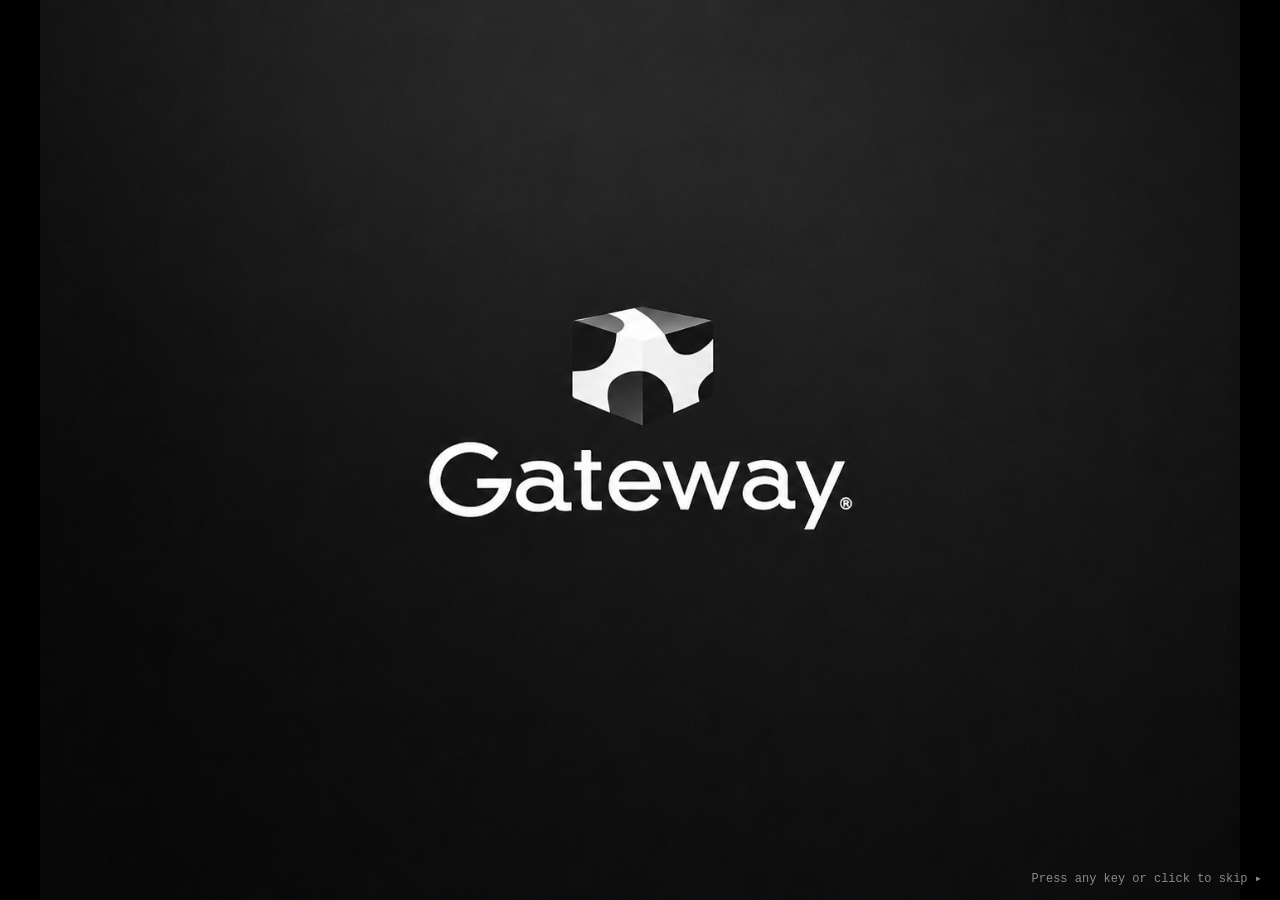
==== commit 05249a35: "Fix live JS error; refresh stale content; make the site reviewer-friendly Bugs - ie-netscape.js had " ====
--- a/index.html
+++ b/index.html
@@ -75,20 +75,34 @@
 ═══════════════════════════════════════════════════ -->
 <div id="mobile-bsod">
   <div class="bsod-inner">
-    <p>A problem has been detected and Windows has been shut down to prevent damage to your computer.</p>
-    <br>
-    <p>DISPLAY_ORIENTATION_INCOMPATIBLE</p>
-    <br>
-    <p>🔄 Rotate your device to landscape mode to run this portfolio.</p>
-    <br>
-    <p>If you are on a desktop browser, please widen your window above 900px.</p>
-    <br>
-    <p>Technical information:</p>
-    <p>*** STOP: 0x0000007E (PORTRAIT_MODE, 0xC0000005, ROTATE_90_DEG)</p>
-    <br>
-    <p>Contact: <a href="mailto:vincent.darrigo@gmail.com">vincent.darrigo@gmail.com</a></p>
+    <p class="bsod-badge">VINCE'S VAULT</p>
+    <p>A problem has been detected: this Windows 95 desktop needs a wider screen.</p>
+    <p class="bsod-gap">🔄 Rotate your phone to landscape to boot the full portfolio, or widen your browser past 900px. The essentials are below.</p>
+
+    <p class="bsod-gap">*** VINCE DARRIGO<br>Applied AI Backend Engineer · Python Integration Developer</p>
+    <p>Technical lead for Texas' statewide instructional-materials review: the software layer for 1,500+ reviewers, plus human-in-the-loop LLM agents that triage support tickets.</p>
+
+    <p class="bsod-gap">LOADED MODULES:</p>
+    <ul class="bsod-list">
+      <li><a href="https://ai-mazing-race.onrender.com" target="_blank">I_SPY_AI.EXE</a> AI scavenger hunts at real places</li>
+      <li><a href="https://trivia-app-qgwf.onrender.com" target="_blank">AI_TRIVIA.EXE</a> any topic, generated live</li>
+      <li><a href="https://thinkio.onrender.com" target="_blank">THINKIO.SYS</a> grades how students use AI</li>
+      <li><a href="https://predictrix.app" target="_blank">PREDICTRIX.APP</a> live NFL prediction games</li>
+      <li>IMRAFACE.SYS ops platform with an AI ticket agent</li>
+    </ul>
+
+    <p class="bsod-gap">Press any link to continue:</p>
+    <p>
+      <a href="Darrigo_Vince_20260712.pdf" target="_blank">RESUME.PDF</a> &nbsp;·&nbsp;
+      <a href="mailto:vincent.darrigo@gmail.com">vincent.darrigo@gmail.com</a> &nbsp;·&nbsp;
+      <a href="https://github.com/vincentdarrigo" target="_blank">GITHUB</a>
+    </p>
+
+    <p class="bsod-gap bsod-dim">*** STOP: 0x0000007E (PORTRAIT_MODE, 0xC0000005, ROTATE_90_DEG)</p>
   </div>
 </div>
+
+<div id="boot-skip-hint">Press any key or click to skip ▸</div>
 
 <!-- ═══════════════════════════════════════════════
      DESKTOP
@@ -273,7 +287,7 @@
         <button class="win95-ctrl win95-close" onclick="closeWindow('scene-pickathlon')">✕</button>
       </div>
     </div>
-    <div class="irc-channel-bar">#pickathlon · Topic: Weekly NFL pick \'em with spreads — live for 2025-26 season</div>
+    <div class="irc-channel-bar">#pickathlon · Topic: Weekly NFL pick 'em with spreads — live this NFL season</div>
     <div class="irc-body">
       <div class="irc-log" id="scene-log-pickathlon"></div>
       <div class="irc-userlist">
@@ -455,8 +469,8 @@
         <div class="about-avatar">👤</div>
         <div class="about-info">
           <div class="about-name">Vince Darrigo</div>
-          <div>Full-Stack Engineer, Back-End Oriented</div>
-          <div>Python Systems Builder</div>
+          <div>Applied AI Backend Engineer</div>
+          <div>Python Integration Developer</div>
           <div style="margin-top:4px; color:#444;">Deltona, FL</div>
         </div>
       </div>
@@ -534,15 +548,19 @@
     </div>
     <div class="win95-content folder-content">
 
-      <div class="folder-section-label">🌍 Questourism — Travel &amp; Puzzle Games</div>
+      <div class="folder-section-label">🌍 Questourism — AI Games</div>
       <div class="folder-icon-row">
-        <div class="folder-icon" ondblclick="openWindow('questforge')">
-          <div class="folder-icon-img">🗺️</div>
-          <div class="folder-icon-label">QuestForge</div>
+        <div class="folder-icon" ondblclick="openWindow('ispyai')">
+          <div class="folder-icon-img">🕵️</div>
+          <div class="folder-icon-label">I Spy AI / Pie</div>
+        </div>
+        <div class="folder-icon" ondblclick="openWindow('trivia')">
+          <div class="folder-icon-img">❓</div>
+          <div class="folder-icon-label">AI Trivia</div>
         </div>
         <div class="folder-icon" ondblclick="openWindow('questourism')">
           <div class="folder-icon-img">🌐</div>
-          <div class="folder-icon-label">Questourism.com</div>
+          <div class="folder-icon-label">Questourism</div>
         </div>
       </div>
 
@@ -558,16 +576,12 @@
       <div class="folder-icon-row">
         <div class="folder-icon" ondblclick="openWindow('reviewflow')">
           <div class="folder-icon-img">🔄</div>
-          <div class="folder-icon-label">ReviewFlow</div>
+          <div class="folder-icon-label">Review Portal</div>
         </div>
         <div class="folder-icon" ondblclick="openWindow('thinkio')">
           <div class="folder-icon-img">🧠</div>
           <div class="folder-icon-label">Thinkio</div>
         </div>
-        <div class="folder-icon" ondblclick="openWindow('trivia')">
-          <div class="folder-icon-img">❓</div>
-          <div class="folder-icon-label">AI Trivia</div>
-        </div>
         <div class="folder-icon" ondblclick="openWindow('vault')" style="opacity:0.6;">
           <div class="folder-icon-img">🔒</div>
           <div class="folder-icon-label">[LOCKED]</div>
@@ -576,56 +590,13 @@
 
     </div>
     <div class="win95-statusbar">7 object(s) — Double-click to open</div>
-  </div>
-
-  <!-- ── WINDOW: QUESTFORGE ─────────────────────── -->
-  <div class="win95-window" id="window-questforge" style="display:none; left:160px; top:70px; width:540px;">
-    <div class="win95-titlebar" data-win="questforge">
-      <span class="win95-title-icon">🗺️</span>
-      <span class="win95-title-text">QuestForge — AI Quest Generator</span>
-      <div class="win95-controls">
-        <button class="win95-ctrl" onclick="minimizeWindow('questforge')">_</button>
-        <button class="win95-ctrl" disabled>□</button>
-        <button class="win95-ctrl win95-close" onclick="closeWindow('questforge')">✕</button>
-      </div>
-    </div>
-    <div class="win95-content proj-content">
-      <div class="proj-brand questourism-brand">
-        <img src="assets/images/questourism.png" alt="Questourism" class="proj-brand-logo" onerror="this.style.display='none'">
-        <div class="proj-brand-text">
-          <div class="proj-title">QuestForge</div>
-          <div class="proj-tagline">Generate real-world scavenger hunts anywhere, powered by AI</div>
-        </div>
-      </div>
-      <div class="win95-divider"></div>
-      <div class="proj-body">
-        <p>An AI-driven quest generator that creates multi-stage, location-verified scavenger hunts using Google Maps &amp; Places. Each mission is assembled in real-time with streaming progress updates — clue by clue, location by location.</p>
-        <p class="proj-detail" style="margin-top:8px;">Includes <strong>🍕 Marinarathon Mode</strong> — a secret easter egg that generates pizza-focused scavenger hunts anywhere in the world.</p>
-        <div class="proj-callout">
-          <strong>The Hard Part:</strong> Multi-stage clue logic with real-time location verification, AI orchestration, and streaming output — all without a heavy framework.
-        </div>
-      </div>
-      <div class="tech-row">
-        <span class="tech-badge">Python</span>
-        <span class="tech-badge">Flask</span>
-        <span class="tech-badge">Socket.IO</span>
-        <span class="tech-badge">Google Maps API</span>
-        <span class="tech-badge">Google Places API</span>
-        <span class="tech-badge">AI / LLM</span>
-      </div>
-      <div class="proj-links">
-        <a href="#" class="win95-btn-link">📂 GitHub</a>
-        <a href="#" class="win95-btn-link">🌐 Live Demo</a>
-      </div>
-    </div>
-    <div class="win95-statusbar">Part of the Questourism family — questourism.com</div>
   </div>
 
   <!-- ── WINDOW: QUESTOURISM.COM ────────────────── -->
   <div class="win95-window" id="window-questourism" style="display:none; left:180px; top:100px; width:500px;">
     <div class="win95-titlebar" data-win="questourism">
       <span class="win95-title-icon">🌐</span>
-      <span class="win95-title-text">Questourism.com — Brand Overview</span>
+      <span class="win95-title-text">Questourism — Brand Overview</span>
       <div class="win95-controls">
         <button class="win95-ctrl" onclick="minimizeWindow('questourism')">_</button>
         <button class="win95-ctrl" disabled>□</button>
@@ -645,15 +616,17 @@
         <p>Questourism is the brand home for location-based puzzle games, scavenger hunts, and adventure tools. Combining the joy of travel with the satisfaction of solving things.</p>
         <p style="margin-top:8px;"><strong>Products under this umbrella:</strong></p>
         <ul class="proj-list">
-          <li>🗺️ <strong>QuestForge</strong> — AI quest generator with real-world locations</li>
+          <li>🕵️ <strong>I Spy AI / I Spy A Pie</strong> — AI scavenger hunts at real-world locations</li>
+          <li>❓ <strong>Anytime AI Trivia</strong> — any topic, generated live, playable in seconds</li>
           <li>🌍 More in development...</li>
         </ul>
       </div>
       <div class="proj-links">
-        <a href="https://questourism.com" target="_blank" class="win95-btn-link">🌐 Visit Questourism.com</a>
-      </div>
-    </div>
-    <div class="win95-statusbar">questourism.com</div>
+        <a href="#" class="win95-btn-link" onclick="openWindow('ispyai'); return false;">🕵️ Open I Spy AI</a>
+        <a href="#" class="win95-btn-link" onclick="openWindow('trivia'); return false;">❓ Open AI Trivia</a>
+      </div>
+    </div>
+    <div class="win95-statusbar">Questourism — travel &amp; puzzle games</div>
   </div>
 
   <!-- ── WINDOW: PREDICTRIX ─────────────────────── -->
@@ -680,7 +653,7 @@
         <p>Predictrix is the umbrella platform for NFL prediction gaming — full-stack (Django REST + React), live at predictrix.app.</p>
         <p style="margin-top:8px;"><strong>Live games under this umbrella:</strong></p>
         <ul class="proj-list">
-          <li>🏈 <strong>Pickathlon</strong> — weekly pick 'em, the 2025-26 season priority</li>
+          <li>🏈 <strong>Pickathlon</strong> — weekly pick 'em, live this NFL season</li>
           <li>📋 <strong>Draftathon</strong> — slot-by-slot NFL Draft predictions with AI scouting</li>
           <li>🏆 Playoff Predictions &amp; Leagues — bracket picks and social groups, spans both games</li>
         </ul>
@@ -735,7 +708,7 @@
         <a href="https://predictrix.app/pickathlon" target="_blank" class="win95-btn-link">🌐 Play Pickathlon</a>
       </div>
     </div>
-    <div class="win95-statusbar">Live for the 2025-2026 NFL season</div>
+    <div class="win95-statusbar">Live this NFL season</div>
   </div>
 
   <!-- ── WINDOW: DRAFTATHON ─────────────────────── -->
@@ -856,7 +829,7 @@
       </div>
       <div class="proj-links">
         <a href="#" class="win95-btn-link">📂 GitHub</a>
-        <a href="https://review-portal.4p8b.onrender.com" target="_blank" class="win95-btn-link">🌐 Live Demo</a>
+        <a href="https://review-portal-4p8b.onrender.com" target="_blank" class="win95-btn-link">🌐 Live Demo</a>
       </div>
     </div>
     <div class="win95-statusbar">Demo-ready — passcode access</div>
@@ -877,21 +850,31 @@
       <div class="proj-brand">
         <div class="proj-brand-text">
           <div class="proj-title">Thinkio</div>
-          <div class="proj-tagline">[ Add tagline ]</div>
+          <div class="proj-tagline">An AI-fluency classroom platform — it grades how students use AI, not just what they turn in</div>
         </div>
       </div>
       <div class="win95-divider"></div>
       <div class="proj-body">
-        <p style="color:#888; font-style:italic;">[ Vince — add Thinkio description. ]</p>
+        <p>Students write with <strong>io</strong>, a Socratic GPT-4o tutor that coaches instead of handing over answers. Thinkio tracks <em>how</em> each student works with it — did they set a goal first, ask clearly, check what came back, stay honest about what was theirs — as <strong>Learning DNA</strong>: 4 strands, 12 traits, each tiered from real evidence.</p>
+        <p class="proj-detail" style="margin-top:8px;">👩‍🏫 <strong>Teacher-in-the-loop Calibration</strong> — on every submission, one GPT-4o call drafts the grade <em>and</em> scans the tutoring transcript for trait evidence. Nothing reaches a student's record until a teacher confirms it.</p>
+        <p class="proj-detail" style="margin-top:8px;">📚 Also: Curriculum Studio (PDF → standards-aligned lessons via GPT-4o Vision), a live classroom game mode over WebSockets, DALL·E 3 mascots, and a per-call AI cost accountant.</p>
+        <div class="proj-callout">
+          <strong>The Hard Part:</strong> Precision. An early QA pass found 4 of 5 evidence suggestions were false positives — the model matched on a student's general "vibe" instead of observable behavior. Grounding the prompt in each trait's full element checklist made the suggestions trustworthy enough for teachers to rely on.
+        </div>
       </div>
       <div class="tech-row">
         <span class="tech-badge">Python</span>
+        <span class="tech-badge">FastAPI</span>
+        <span class="tech-badge">React</span>
+        <span class="tech-badge">TypeScript</span>
+        <span class="tech-badge">PostgreSQL</span>
+        <span class="tech-badge">AI / LLM</span>
       </div>
       <div class="proj-links">
-        <a href="#" class="win95-btn-link">📂 GitHub</a>
-      </div>
-    </div>
-    <div class="win95-statusbar">Ready</div>
+        <a href="https://thinkio.onrender.com" target="_blank" class="win95-btn-link">🌐 Visit Thinkio</a>
+      </div>
+    </div>
+    <div class="win95-statusbar">Live — teacher accounts</div>
   </div>
 
   <!-- ── WINDOW: AI TRIVIA ──────────────────────── -->
@@ -930,6 +913,7 @@
       </div>
       <div class="proj-links">
         <a href="#" class="win95-btn-link">📂 GitHub</a>
+        <a href="https://trivia-app-qgwf.onrender.com" target="_blank" class="win95-btn-link">🌐 Play Live</a>
       </div>
     </div>
     <div class="win95-statusbar">Ready — 5/5 planned phases shipped</div>
@@ -949,15 +933,15 @@
 
       <div class="pf-hero">
         <h1 class="pf-name">Vince Darrigo</h1>
-        <h2 class="pf-title">Full-Stack Engineer · Python Systems Builder</h2>
+        <h2 class="pf-title">Applied AI Backend Engineer · Python Integration Developer</h2>
         <p class="pf-bio">10+ years building production systems from the ground up — backend-focused, API-obsessed, and AI-integrated. Strong production habits forged from years solving real operational problems at scale.</p>
         <p class="pf-prev">Senior Data Specialist at <strong>Safal Partners</strong> &nbsp;·&nbsp; <a href="mailto:vincent.darrigo@gmail.com" class="pf-link">vincent.darrigo@gmail.com</a> &nbsp;·&nbsp; <a href="https://github.com/vincentdarrigo" target="_blank" class="pf-link">GitHub</a></p>
         <div class="pf-pills">
           <span class="pf-pill pf-pill-a">Python</span>
-          <span class="pf-pill pf-pill-b">Flask</span>
+          <span class="pf-pill pf-pill-b">FastAPI</span>
           <span class="pf-pill pf-pill-c">REST APIs</span>
           <span class="pf-pill pf-pill-a">JavaScript</span>
-          <span class="pf-pill pf-pill-d">AI / LLM</span>
+          <span class="pf-pill pf-pill-d">LLM Agents</span>
           <span class="pf-pill pf-pill-b">SQL</span>
           <span class="pf-pill pf-pill-c">Automation</span>
           <span class="pf-pill pf-pill-d">Git / GitHub</span>
@@ -968,7 +952,8 @@
         <div class="pf-col">
           <h3 class="pf-col-head pf-col-head-a">Backend Development</h3>
           <ul class="pf-list">
-            <li>Python / Flask / REST API design</li>
+            <li>Python / Flask / FastAPI / REST API design</li>
+            <li>Human-in-the-loop LLM agents</li>
             <li>Socket.IO real-time systems</li>
             <li>Logging, retries, batch processing</li>
             <li>Role-based access &amp; auth</li>
@@ -986,10 +971,10 @@
         <div class="pf-col">
           <h3 class="pf-col-head pf-col-head-c">Products &amp; Projects</h3>
           <ul class="pf-list">
-            <li>QuestForge — AI scavenger hunt engine</li>
-            <li>IMRAface — Authenticated portal system</li>
-            <li>Anytime AI Trivia — Stateful AI gameplay</li>
-            <li>Predictrix / Thinkio — Full-stack builds</li>
+            <li>IMRAface — Ops platform with a human-in-the-loop AI ticket agent</li>
+            <li>Thinkio — AI-fluency classroom platform</li>
+            <li>I Spy AI / Anytime AI Trivia — Real-time AI games</li>
+            <li>Predictrix — Live NFL prediction games</li>
           </ul>
         </div>
       </div>
@@ -1017,10 +1002,17 @@
     <div class="win95-content resume-content">
       <div class="resume-doc">
         <h1>VINCE DARRIGO</h1>
-        <p class="resume-subtitle">Full-Stack Engineer, Back-End Oriented | Python Systems Builder</p>
+        <p class="resume-subtitle">Applied AI Backend Engineer | Python Integration Developer</p>
         <p class="resume-contact">Deltona, FL &nbsp;·&nbsp; (702) 514-0888 &nbsp;·&nbsp; vincent.darrigo@gmail.com &nbsp;·&nbsp; github.com/vincentdarrigo</p>
         <hr class="resume-rule">
-        <p class="resume-summary">Python-focused full-stack engineer with 10+ years of experience turning messy, cross-team operations into reliable web applications, API integrations, workflow engines, and automation systems.</p>
+        <p class="resume-summary">Python backend engineer and integration specialist, largely as a result of being a tireless problem solver in any role. Technical solution-building has been the constant of my career, regardless of the platform or objective. The rise of LLM-backed agents and modern AI tooling is the most powerful accelerant my capabilities have ever encountered, and I want to keep pouring gasoline on the fire.</p>
+        <h3>CORE SKILLS</h3>
+        <ul>
+          <li><strong>Backend &amp; AI:</strong> Python, Flask, FastAPI, REST APIs, Pydantic, Anthropic/OpenAI, LLM-backed agents, prompt engineering</li>
+          <li><strong>Real-Time &amp; Frontend:</strong> Socket.IO, WebSockets, JavaScript, TypeScript, React, HTML/CSS, role-based UX</li>
+          <li><strong>Data &amp; Integrations:</strong> PostgreSQL, SQLite, Smartsheet API, Google APIs, Microsoft Graph, Power Platform</li>
+          <li><strong>Production Patterns:</strong> GitHub, Render, background jobs, scheduling, batching, retries, logging, exception handling</li>
+        </ul>
         <h3>EXPERIENCE</h3>
         <div class="resume-job">
           <div class="resume-job-header">
@@ -1028,10 +1020,11 @@
             <span class="resume-job-meta">Safal Partners &nbsp;|&nbsp; Remote &nbsp;|&nbsp; Apr 2025–Present</span>
           </div>
           <ul>
-            <li>Technical lead for IMRA systems; designed Smartsheet-backed operating platform managing complex multi-stakeholder programs.</li>
-            <li>Built Python integrations transforming Google Drive templates into structured, validated records with automated routing, audit trails, and role-specific workflows.</li>
-            <li>Developed IMRAface: authenticated internal portal with user/admin modules, ticketing, dashboards, and workflow controls.</li>
-            <li>Engineered automations with production habits: logs, input validation, batching, retry/backoff, dry-run modes, and explicit failure reporting.</li>
+            <li>Technical lead for Texas' statewide Instructional Materials Review and Approval project. Architected the software layer managing assignments, approvals, and support workflows for 1,500+ reviewers.</li>
+            <li>Engineered Python integrations connecting Smartsheet, Google Drive, and internal reporting workflows, replacing fragmented data silos with a unified, automated data pipeline.</li>
+            <li>Built a full-stack web portal with role-scoped frontend experiences, replacing Smartsheet-as-UI with a real application, syncing Smartsheet and Google Workspace without Smartsheet's Enterprise webhook licensing costs.</li>
+            <li>Developed and shipped human-in-the-loop LLM agents for customer support: the system classifies incoming tickets, executes custom research, and queues resolution proposals for human approval before executing any system actions.</li>
+            <li>Prototyping a Microsoft Teams-integrated AI chatbot assistant that navigates and manages the internal data ecosystem via conversational input.</li>
           </ul>
         </div>
         <div class="resume-job">
@@ -1039,22 +1032,37 @@
             <strong>Smartsheet Developer Specialist</strong>
             <span class="resume-job-meta">Maximus &nbsp;|&nbsp; Remote &nbsp;|&nbsp; Jul 2023–Mar 2025</span>
           </div>
+          <ul>
+            <li>Overhauled fragile manual statewide performance and attendance platforms into auditable, automated workflows using Smartsheet, SharePoint, Power Automate, and Power BI.</li>
+            <li>Delivered a fully automated workforce time-tracking system and mapped Smartsheet/SharePoint data structures to warehouse-ready schemas for a large-scale Snowflake migration.</li>
+            <li>Built custom automations, reporting views, and documentation targeting core user pain points, driving adoption among non-technical teams.</li>
+          </ul>
         </div>
         <div class="resume-job">
           <div class="resume-job-header">
             <strong>Data Solutions Architect</strong>
             <span class="resume-job-meta">Rust Belt Technologies &nbsp;|&nbsp; Remote &nbsp;|&nbsp; Jan 2020–Jun 2023</span>
           </div>
+          <ul>
+            <li>Architected workflow systems, vendor/customer portals, and API integrations for SMBs across manufacturing, retail, and professional services.</li>
+            <li>Used Power Automate and REST APIs to interconnect Smartsheet, SharePoint, Outlook, and Google Workspace into cohesive business systems, with or without Smartsheet API access.</li>
+          </ul>
         </div>
         <h3>SELECTED PROJECTS</h3>
         <ul>
-          <li><strong>QuestForge</strong> — AI-driven scavenger hunt generator with streaming output, real-world location verification, and multi-stage clue logic (Flask, Socket.IO, Google Maps &amp; Places)</li>
-          <li><strong>IMRAface</strong> — Authenticated operational portal with role-based modules, ticketing, and real-time workflow visibility (Flask, Smartsheet API)</li>
-          <li><strong>Anytime AI Trivia</strong> — Stateful AI trivia platform with Challenge AI behavior and reusable game rounds</li>
+          <li><strong>IMRAface</strong> — Role-scoped operations platform with a live human-in-the-loop ticket agent, integrating Smartsheet with multiple data sources for the equivalent cost of 2 Smartsheet editor licenses (Flask / FastAPI / SQLite / Anthropic API)</li>
+          <li><strong>Anytime AI Trivia</strong> — AI-generated trivia with four question types plus trick questions, Challenge AI adjudication, and a growing question bank for offline games (FastAPI / WebSockets / GPT-4o)</li>
+          <li><strong>I Spy AI / I Spy A Pie</strong> — Real-world scavenger hunt with AI-generated locations and clues, and mode-specific UX; the Pie version is a pizza-only tour (Flask / Socket.IO / GPT-4o / Google Maps / Vision)</li>
+          <li><strong>Scattergories: Next Level</strong> — The classic family board game with an AI judge, one of many games built for fun team meetings (Flask / Socket.IO / GPT-4o)</li>
+        </ul>
+        <h3>EDUCATION &amp; CERTIFICATIONS</h3>
+        <ul>
+          <li>Microsoft Python Development Professional Certificate (2025) &nbsp;·&nbsp; Smartsheet Core Product Certification (2024)</li>
+          <li>B.S., Technical Management, DeVry University (2008) &nbsp;·&nbsp; A.A., Political Science, Daytona State College (2005)</li>
         </ul>
         <div class="resume-download-bar">
-          <a href="Vince_Darrigo_ElevenLabs_FullStack_Backend_Resume_Draft.docx" class="win95-btn-link" download>💾 Download (.docx)</a>
-          <button class="win95-btn-link" onclick="window.print()" style="cursor:pointer;border:2px outset #c0c0c0;background:#c0c0c0;font-family:inherit;font-size:inherit;">🖨️ Print / Save as PDF</button>
+          <a href="Darrigo_Vince_20260712.pdf" class="win95-btn-link" download="Vince_Darrigo_Resume.pdf">💾 Download PDF</a>
+          <a href="Darrigo_Vince_20260712.pdf" class="win95-btn-link" target="_blank">📄 View PDF</a>
         </div>
       </div>
     </div>
@@ -2112,14 +2120,14 @@
         <span>📁</span> Programs
         <div class="start-submenu">
           <div class="start-sub-label">🌍 Questourism</div>
-          <div class="start-item" onclick="openWindow('questforge'); closeStartMenu()">🗺️ QuestForge</div>
-          <div class="start-item" onclick="openWindow('questourism'); closeStartMenu()">🌐 Questourism.com</div>
+          <div class="start-item" onclick="openWindow('ispyai'); closeStartMenu()">🕵️ I Spy AI / I Spy A Pie</div>
+          <div class="start-item" onclick="openWindow('trivia'); closeStartMenu()">❓ Anytime AI Trivia</div>
+          <div class="start-item" onclick="openWindow('questourism'); closeStartMenu()">🌐 Questourism</div>
           <div class="start-sub-label">🏈 Predictrix</div>
           <div class="start-item" onclick="openWindow('predictrix'); closeStartMenu()">📊 Predictrix.app</div>
           <div class="start-sub-label">⚙️ Other</div>
-          <div class="start-item" onclick="openWindow('reviewflow'); closeStartMenu()">🔄 ReviewFlow</div>
+          <div class="start-item" onclick="openWindow('reviewflow'); closeStartMenu()">🔄 Review Portal</div>
           <div class="start-item" onclick="openWindow('thinkio'); closeStartMenu()">🧠 Thinkio</div>
-          <div class="start-item" onclick="openWindow('trivia'); closeStartMenu()">❓ Anytime AI Trivia</div>
         </div>
       </div>
 
@@ -2171,6 +2179,7 @@
 
 <script src="js/eggs.js"></script>
 <script src="js/project_scenes.js"></script>
+<script src="js/popups.js"></script>
 <script src="js/desktop.js"></script>
 <script src="js/vault.js"></script>
 <script src="js/minesweeper.js"></script>
--- a/css/win95.css
+++ b/css/win95.css
@@ -51,11 +51,41 @@
   font-family: 'Courier New', monospace;
   font-size: 14px;
   z-index: 99999;
-  padding: 60px 40px;
-  line-height: 1.8;
+  padding: 40px 24px 48px;
+  line-height: 1.7;
+  overflow-y: auto;
+  -webkit-overflow-scrolling: touch;
 }
 
 #mobile-bsod a { color: #ffffff; text-decoration: underline; }
+#mobile-bsod .bsod-badge {
+  display: inline-block;
+  background: #aaaaaa;
+  color: #0000aa;
+  padding: 0 8px;
+  font-weight: bold;
+  margin-bottom: 14px;
+}
+#mobile-bsod .bsod-gap { margin-top: 18px; }
+#mobile-bsod .bsod-dim { opacity: 0.6; font-size: 12px; }
+#mobile-bsod .bsod-list { list-style: none; padding: 0; margin: 4px 0 0; }
+#mobile-bsod .bsod-list li { margin: 6px 0; }
+#mobile-bsod .bsod-list a { font-weight: bold; margin-right: 6px; }
+
+/* Shown over the BIOS / login / boot screens until the desktop is up */
+#boot-skip-hint {
+  position: fixed;
+  right: 18px;
+  bottom: 14px;
+  z-index: 10005;
+  color: #8a8a8a;
+  font-family: 'Courier New', monospace;
+  font-size: 12px;
+  pointer-events: none;
+}
+@media (max-width: 900px) and (orientation: portrait) {
+  #boot-skip-hint { display: none; }
+}
 
 /* Portrait mobile → show rotate BSOD, hide desktop */
 @media (max-width: 900px) and (orientation: portrait) {
@@ -125,7 +155,7 @@
   display: flex;
   flex-direction: column;
   align-items: center;
-  width: 72px;
+  width: 80px;
   cursor: default;
   padding: 4px;
   border: 1px solid transparent;
@@ -164,11 +194,11 @@
   color: var(--white);
   font-size: 11px;
   text-align: center;
-  text-shadow: 1px 1px 2px rgba(0,0,0,0.9);
+  text-shadow: 0 0 2px #000, 1px 1px 2px #000, -1px -1px 2px rgba(0,0,0,0.8);
   overflow-wrap: break-word;
-  word-break: break-word;
+  word-break: normal;
   line-height: 1.3;
-  max-width: 72px;
+  max-width: 80px;
 }
 
 /* ── FOLDER WINDOW CONTENTS ──────────────────────── */
@@ -187,7 +217,7 @@
   display: flex;
   flex-direction: column;
   align-items: center;
-  width: 72px;
+  width: 80px;
   padding: 4px;
   cursor: default;
   border: 1px solid transparent;
@@ -201,7 +231,8 @@
   font-size: 11px;
   text-align: center;
   color: #000;
-  word-break: break-word;
+  word-break: normal;
+  overflow-wrap: break-word;
   line-height: 1.3;
 }
 .folder-item-img { width: 32px; height: 32px; object-fit: contain; margin-bottom: 4px; }
@@ -490,7 +521,8 @@
 .folder-icon-label {
   font-size: 10px;
   text-align: center;
-  word-break: break-word;
+  word-break: normal;
+  overflow-wrap: break-word;
   line-height: 1.3;
 }
 
@@ -2179,7 +2211,7 @@
 #boot-overlay {
   position: fixed;
   inset: 0;
-  background: url('../assets/images/gateway_logo_start.png') center/cover no-repeat #000;
+  background: url('../assets/images/final_startup.png') center/contain no-repeat #000;
   z-index: 9999;
   display: flex;
   align-items: center;
@@ -2187,6 +2219,8 @@
   flex-direction: column;
   transition: opacity 0.7s;
 }
+/* Hide text/bar — timing logic still runs, image is all that shows */
+.boot-content, .boot-copyright { display: none; }
 
 .boot-content {
   text-align: center;
@@ -2320,6 +2354,92 @@
 }
 
 /* ══════════════════════════════════════════════════════
+   90s POPUP AD WINDOWS
+══════════════════════════════════════════════════════ */
+
+.pop-window {
+  font-family: Tahoma, Arial, sans-serif;
+  font-size: 11px;
+  box-shadow: 3px 3px 12px rgba(0,0,0,0.5);
+  user-select: none;
+}
+
+.pop-titlebar {
+  background: linear-gradient(to right, #c00000, #ff4400);
+  color: #fff;
+  padding: 3px 6px;
+  display: flex;
+  align-items: center;
+  font-weight: bold;
+  font-size: 11px;
+  cursor: default;
+}
+
+.pop-title-text { flex: 1; }
+
+.pop-close {
+  background: #ff8888;
+  border: 1px outset #ffaaaa;
+  color: #800000;
+  font-weight: bold;
+  font-size: 9px;
+  width: 16px;
+  height: 14px;
+  padding: 0;
+  cursor: pointer;
+  line-height: 1;
+}
+.pop-close:hover { background: #ffaaaa; }
+
+.pop-body {
+  background: #ffffcc;
+  border: 3px solid #ffcc00;
+  border-top: none;
+  padding: 10px 12px;
+  text-align: center;
+  line-height: 1.6;
+}
+
+@keyframes popBlink { 0%,100%{opacity:1} 50%{opacity:0.1} }
+.pop-blink { animation: popBlink 0.8s step-end infinite; font-weight: bold; color: #cc0000; }
+
+.pop-sub { margin: 8px 0; color: #222; font-size: 12px; }
+
+.pop-prize { color: #006600; font-weight: bold; margin: 6px 0; }
+
+.pop-construction {
+  background: #000080;
+  color: #ffff00;
+  font-weight: bold;
+  font-size: 10px;
+  padding: 3px 6px;
+  margin: 8px -12px;
+  letter-spacing: 1px;
+}
+
+.pop-cta {
+  display: block;
+  background: linear-gradient(to bottom, #ffcc00, #ff8800);
+  color: #800000;
+  font-weight: bold;
+  font-size: 13px;
+  text-decoration: none;
+  padding: 6px 10px;
+  border: 2px outset #ffcc00;
+  margin: 8px auto;
+  cursor: pointer;
+}
+.pop-cta:hover { background: linear-gradient(to bottom, #ffdd33, #ffaa00); }
+.pop-cta-alt   { background: linear-gradient(to bottom, #ccccff, #8888ff); color: #000066; margin-top: 4px; }
+
+.pop-fine { font-size: 9px; color: #888; margin-top: 6px; font-style: italic; }
+
+.pop-geocities { font-size: 14px; margin-bottom: 6px; }
+.pop-counter   { font-size: 10px; color: #555; margin-top: 4px; }
+.pop-question  { background: #fff; border: 1px solid #ccc; padding: 6px; margin: 6px 0; font-size: 12px; }
+.pop-options   { display: flex; flex-direction: column; gap: 4px; }
+
+/* ══════════════════════════════════════════════════════
    EASTER EGG TOAST
 ══════════════════════════════════════════════════════ */
 
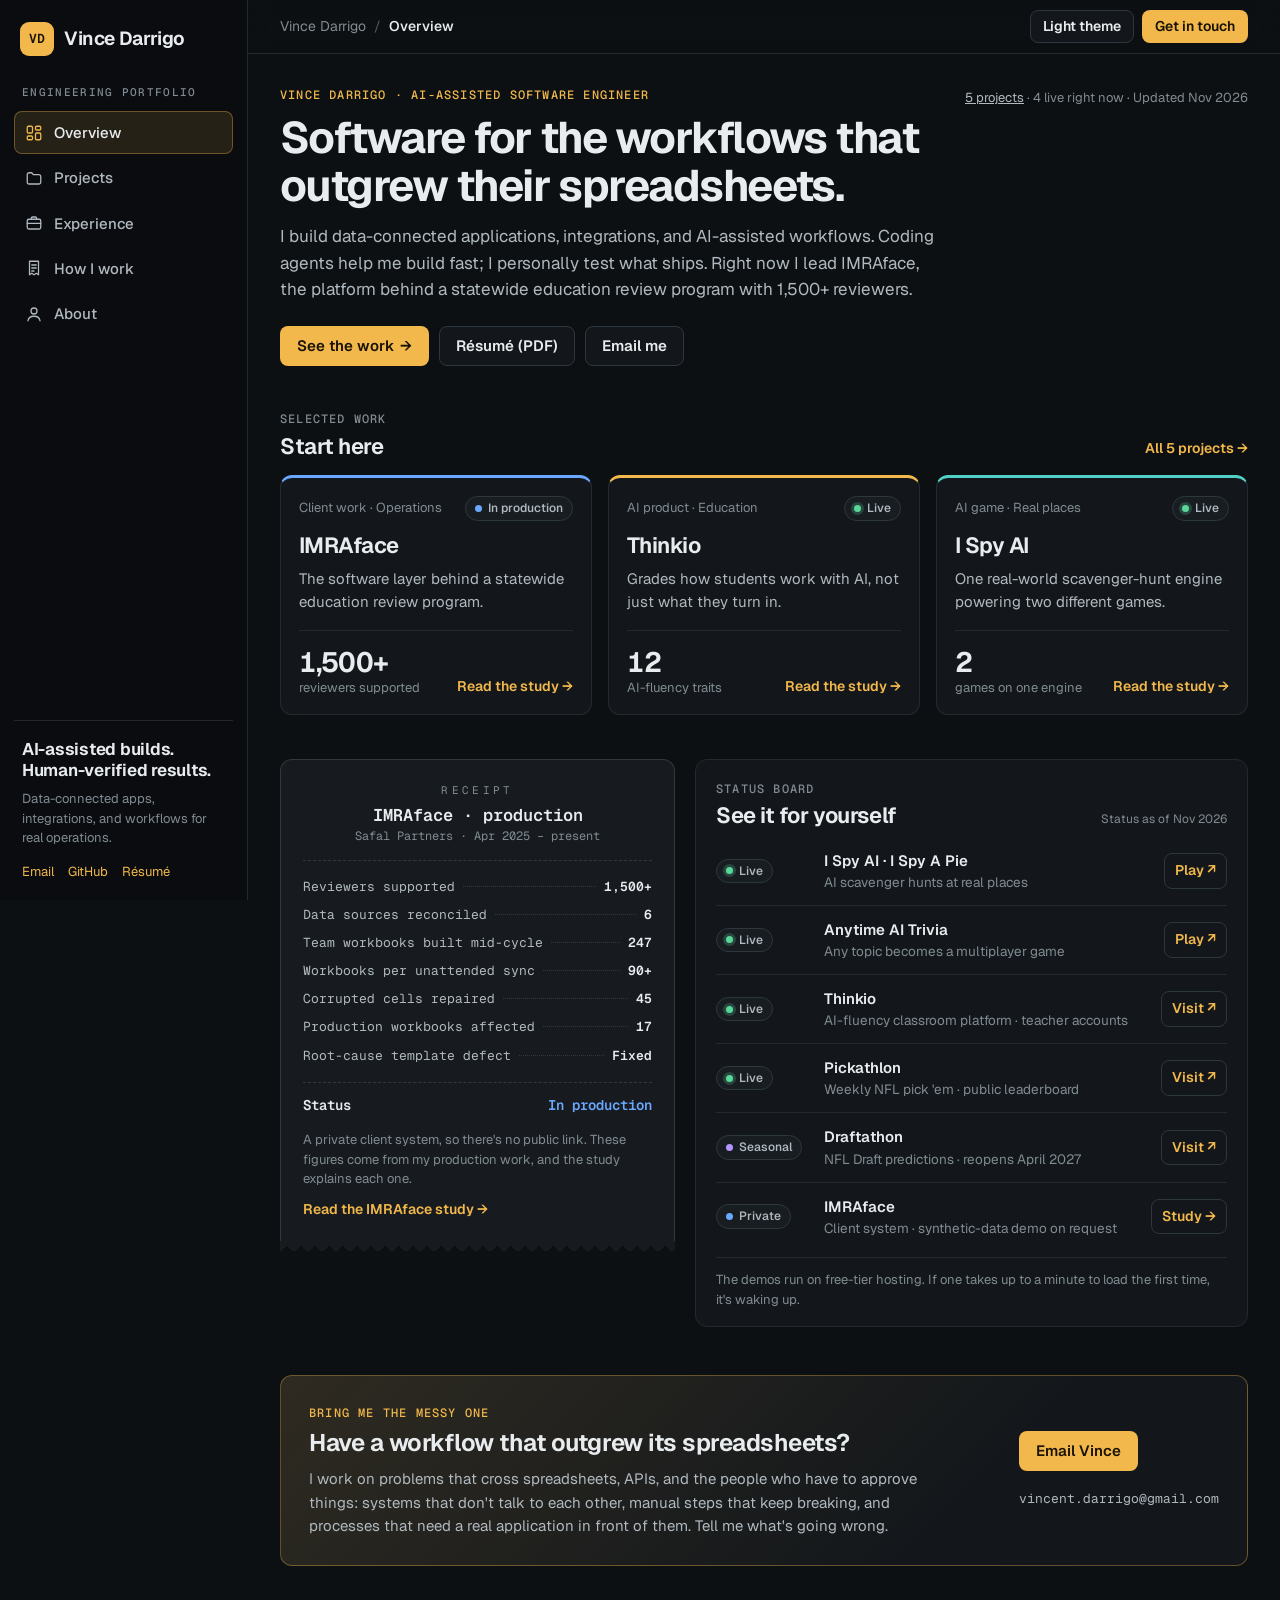
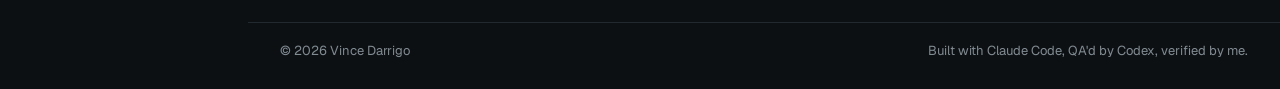
==== commit 6d7ee91d: "Add a clean landing site at the root A dark dashboard-style portfolio: overview with a production "r" ====
--- a/index.html
+++ b/index.html
@@ -1,2201 +1,803 @@
 <!DOCTYPE html>
-<html lang="en">
+<html lang="en" data-theme="dark">
 <head>
-  <meta charset="UTF-8">
-  <meta name="viewport" content="width=device-width, initial-scale=1.0">
-  <title>Vince Darrigo — Portfolio</title>
-  <link rel="stylesheet" href="css/global.css">
-  <link rel="stylesheet" href="css/win95.css">
-  <link rel="stylesheet" href="css/messenger.css">
-  <link rel="stylesheet" href="css/winamp.css">
-  <link rel="stylesheet" href="css/retro-apps.css">
-  <link rel="stylesheet" href="css/bbs.css">
-  <link rel="stylesheet" href="css/weatherbug.css">
-  <link rel="stylesheet" href="css/gwbasic.css">
-  <link rel="stylesheet" href="css/tankwars.css">
+<meta charset="utf-8">
+<meta name="viewport" content="width=device-width, initial-scale=1">
+<title>Vince Darrigo · AI-Assisted Software Engineer</title>
+<meta name="description" content="Vince Darrigo builds data-connected applications, integrations, and AI-assisted workflows. Case studies, live demos, and résumé.">
+<meta property="og:type" content="website">
+<meta property="og:title" content="Vince Darrigo · AI-Assisted Software Engineer">
+<meta property="og:description" content="Software for the workflows that outgrew their spreadsheets. Case studies, live demos, and résumé.">
+<meta property="og:url" content="https://vincentdarrigo.github.io/portfolio/">
+<meta property="og:image" content="https://vincentdarrigo.github.io/portfolio/og.png">
+<meta name="twitter:card" content="summary_large_image">
+<link rel="icon" href="data:image/svg+xml,%3Csvg xmlns='http://www.w3.org/2000/svg' viewBox='0 0 32 32'%3E%3Crect width='32' height='32' rx='8' fill='%23f2b84b'/%3E%3Ctext x='16' y='21.5' font-family='Arial,sans-serif' font-size='14' font-weight='700' text-anchor='middle' fill='%231a1306'%3EVD%3C/text%3E%3C/svg%3E">
+<link rel="preconnect" href="https://fonts.googleapis.com">
+<link rel="preconnect" href="https://fonts.gstatic.com" crossorigin>
+<link rel="stylesheet" href="https://fonts.googleapis.com/css2?family=Geist:wght@400..700&family=Geist+Mono:wght@400..600&display=swap">
+<link rel="stylesheet" href="css/site.css">
+<script>
+  // Apply the saved theme before first paint so there's no flash.
+  try { var t = localStorage.getItem('vd-theme'); if (t === 'light' || t === 'dark') document.documentElement.dataset.theme = t; } catch (e) {}
+  document.documentElement.classList.add('js');
+</script>
 </head>
 <body>
-
-<!-- ═══════════════════════════════════════════════
-     GATEWAY 2000 BIOS SCREEN
-═══════════════════════════════════════════════════ -->
-<div id="gateway-overlay" style="position:fixed;inset:0;background:#000;z-index:10001;">
-  <div id="gateway-logo-splash"></div>
-  <div id="bios-text" class="bios-screen"></div>
-</div>
-
-<!-- ═══════════════════════════════════════════════
-     WINDOWS 95 LOGIN SCREEN
-═══════════════════════════════════════════════════ -->
-<div id="win95-login-overlay" style="display:none;">
-  <div class="win95-login-dialog">
-    <div class="win95-titlebar" style="cursor:default;">
-      <span class="win95-title-text">Welcome to Windows</span>
-      <div class="win95-controls">
-        <button class="win95-ctrl" style="font-size:9px;">?</button>
-        <button class="win95-ctrl win95-close" onclick="doWin95Login()">✕</button>
+<a class="skip" href="#main">Skip to content</a>
+
+<div class="shell">
+
+  <!-- ===================== Sidebar ===================== -->
+  <aside class="side">
+    <a class="brand" href="#/" aria-label="Vince Darrigo, home">
+      <span class="brand-mark" aria-hidden="true">VD</span>
+      <span class="brand-name">Vince Darrigo</span>
+    </a>
+    <p class="side-label">Engineering portfolio</p>
+    <nav class="nav" aria-label="Sections">
+      <a href="#/" data-nav="/">
+        <svg viewBox="0 0 24 24" aria-hidden="true"><rect x="3" y="3" width="7" height="9" rx="1.5"/><rect x="14" y="3" width="7" height="5" rx="1.5"/><rect x="14" y="12" width="7" height="9" rx="1.5"/><rect x="3" y="16" width="7" height="5" rx="1.5"/></svg>
+        <span>Overview</span>
+      </a>
+      <a href="#/projects" data-nav="/projects">
+        <svg viewBox="0 0 24 24" aria-hidden="true"><path d="M3 7.5A2.5 2.5 0 0 1 5.5 5H9l2 2.5h7.5A2.5 2.5 0 0 1 21 10v7.5a2.5 2.5 0 0 1-2.5 2.5h-13A2.5 2.5 0 0 1 3 17.5z"/></svg>
+        <span>Projects</span>
+      </a>
+      <a href="#/experience" data-nav="/experience">
+        <svg viewBox="0 0 24 24" aria-hidden="true"><rect x="3" y="7" width="18" height="13" rx="2"/><path d="M8.5 7V5.5A1.5 1.5 0 0 1 10 4h4a1.5 1.5 0 0 1 1.5 1.5V7M3 12.5h18"/></svg>
+        <span>Experience</span>
+      </a>
+      <a href="#/how-i-work" data-nav="/how-i-work">
+        <svg viewBox="0 0 24 24" aria-hidden="true"><path d="M6 3h12v18l-3-2-3 2-3-2-3 2z"/><path d="M9 8h6M9 12h6M9 16h3"/></svg>
+        <span>How I work</span>
+      </a>
+      <a href="#/about" data-nav="/about">
+        <svg viewBox="0 0 24 24" aria-hidden="true"><circle cx="12" cy="8" r="4"/><path d="M4 21c.6-3.8 4-6 8-6s7.4 2.2 8 6"/></svg>
+        <span>About</span>
+      </a>
+    </nav>
+
+    <div class="side-foot">
+      <p class="side-tag">AI-assisted builds.<br>Human-verified results.</p>
+      <p class="side-blurb">Data-connected apps, integrations, and workflows for real operations.</p>
+      <p class="side-links">
+        <a href="mailto:vincent.darrigo@gmail.com">Email</a>
+        <a href="https://github.com/vincentdarrigo" target="_blank" rel="noopener">GitHub</a>
+        <a href="Darrigo_Vince_20260712.pdf" target="_blank" rel="noopener">Résumé</a>
+      </p>
+    </div>
+  </aside>
+
+  <!-- ===================== Main ===================== -->
+  <div class="main-col">
+    <header class="topbar">
+      <p class="crumb"><span>Vince Darrigo</span><span class="crumb-sep">/</span><span id="crumb-here">Overview</span></p>
+      <div class="topbar-actions">
+        <button class="btn btn-ghost btn-sm" id="theme-toggle" type="button" aria-label="Switch to light theme"><svg class="tt-icon" viewBox="0 0 24 24" aria-hidden="true"><circle cx="12" cy="12" r="8"/><path d="M12 4a8 8 0 0 1 0 16z"/></svg><span class="tt-label">Light theme</span></button>
+        <a class="btn btn-accent btn-sm" href="mailto:vincent.darrigo@gmail.com">Get in touch</a>
       </div>
-    </div>
-    <div class="win95-login-body">
-      <div class="win95-login-icon">🗝️</div>
-      <div class="win95-login-fields">
-        <p class="win95-login-msg">Type a user name and password to log on to Windows.</p>
-        <div class="win95-login-row">
-          <label><u>U</u>ser name:</label>
-          <input type="text" class="win95-login-input" value="VISITOR" readonly tabindex="-1">
-        </div>
-        <div class="win95-login-row">
-          <label><u>P</u>assword:</label>
-          <input type="password" class="win95-login-input" value="password" readonly tabindex="-1">
-        </div>
-      </div>
-    </div>
-    <div class="win95-login-btns">
-      <button class="win95-dialog-btn" onclick="doWin95Login()">OK</button>
-      <button class="win95-dialog-btn" onclick="doWin95Login()">Cancel</button>
-    </div>
+    </header>
+
+    <main id="main" tabindex="-1">
+
+      <!-- ===================== Overview ===================== -->
+      <section class="view overview" id="/" data-title="Overview">
+        <div class="hero">
+          <div class="hero-text">
+            <p class="eyebrow">Vince Darrigo · AI-assisted software engineer</p>
+            <h1>Software for the workflows that outgrew their spreadsheets.</h1>
+            <p class="lede">I build data-connected applications, integrations, and AI-assisted workflows. Coding agents help me build fast; I personally test what ships. Right now I lead IMRAface, the platform behind a statewide education review program with 1,500+ reviewers.</p>
+            <div class="btn-row">
+              <a class="btn btn-accent" href="#/projects">See the work <span aria-hidden="true">→</span></a>
+              <a class="btn btn-ghost" href="Darrigo_Vince_20260712.pdf" target="_blank" rel="noopener">Résumé (PDF)</a>
+              <a class="btn btn-ghost" href="mailto:vincent.darrigo@gmail.com">Email me</a>
+            </div>
+          </div>
+          <p class="hero-meta"><a href="#/projects">5 projects</a> · 4 live right now · Updated Nov 2026</p>
+        </div>
+
+        <div class="section-head">
+          <div>
+            <p class="eyebrow eyebrow-muted">Selected work</p>
+            <h2>Start here</h2>
+          </div>
+          <a class="link-arrow" href="#/projects">All 5 projects <span aria-hidden="true">→</span></a>
+        </div>
+        <div class="cards cards-3">
+          <a class="card" href="#/projects/imraface" style="--c: var(--c-blue)">
+            <div class="card-top"><span class="card-cat">Client work · Operations</span><span class="pill pill-prod">In production</span></div>
+            <h3>IMRAface</h3>
+            <p class="card-line">The software layer behind a statewide education review program.</p>
+            <div class="card-foot"><div><p class="metric">1,500+</p><p class="metric-label">reviewers supported</p></div><span class="explore">Read the study <span aria-hidden="true">→</span></span></div>
+          </a>
+          <a class="card" href="#/projects/thinkio" style="--c: var(--c-amber)">
+            <div class="card-top"><span class="card-cat">AI product · Education</span><span class="pill pill-live">Live</span></div>
+            <h3>Thinkio</h3>
+            <p class="card-line">Grades how students work with AI, not just what they turn in.</p>
+            <div class="card-foot"><div><p class="metric">12</p><p class="metric-label">AI-fluency traits</p></div><span class="explore">Read the study <span aria-hidden="true">→</span></span></div>
+          </a>
+          <a class="card" href="#/projects/i-spy-ai" style="--c: var(--c-teal)">
+            <div class="card-top"><span class="card-cat">AI game · Real places</span><span class="pill pill-live">Live</span></div>
+            <h3>I Spy AI</h3>
+            <p class="card-line">One real-world scavenger-hunt engine powering two different games.</p>
+            <div class="card-foot"><div><p class="metric">2</p><p class="metric-label">games on one engine</p></div><span class="explore">Read the study <span aria-hidden="true">→</span></span></div>
+          </a>
+        </div>
+
+        <div class="overview-row">
+          <!-- Receipt -->
+          <div class="receipt" aria-labelledby="receipt-title">
+            <div class="receipt-head">
+              <p class="receipt-kicker">Receipt</p>
+              <h2 id="receipt-title">IMRAface · production</h2>
+              <p class="receipt-sub">Safal Partners · Apr 2025 – present</p>
+            </div>
+            <dl class="receipt-lines">
+              <div><dt>Reviewers supported</dt><dd>1,500+</dd></div>
+              <div><dt>Data sources reconciled</dt><dd>6</dd></div>
+              <div><dt>Team workbooks built mid-cycle</dt><dd>247</dd></div>
+              <div><dt>Workbooks per unattended sync</dt><dd>90+</dd></div>
+              <div><dt>Corrupted cells repaired</dt><dd>45</dd></div>
+              <div><dt>Production workbooks affected</dt><dd>17</dd></div>
+              <div><dt>Root-cause template defect</dt><dd>Fixed</dd></div>
+            </dl>
+            <div class="receipt-total"><span>Status</span><span>In production</span></div>
+            <p class="receipt-note">A private client system, so there's no public link. These figures come from my production work, and the study explains each one.</p>
+            <a class="link-arrow" href="#/projects/imraface">Read the IMRAface study <span aria-hidden="true">→</span></a>
+          </div>
+
+          <!-- Live board -->
+          <div class="panel live-board" aria-labelledby="live-title">
+            <div class="panel-head">
+              <div>
+                <p class="eyebrow eyebrow-muted">Status board</p>
+                <h2 id="live-title">See it for yourself</h2>
+              </div>
+              <p class="panel-head-note">Status as of Nov 2026</p>
+            </div>
+            <ul class="live-list">
+              <li>
+                <span class="pill pill-live">Live</span>
+                <div class="live-main"><a href="#/projects/i-spy-ai" class="live-name">I Spy AI · I Spy A Pie</a><span class="live-desc">AI scavenger hunts at real places</span></div>
+                <a class="live-open" href="https://ai-mazing-race.onrender.com" target="_blank" rel="noopener" aria-label="Play I Spy AI (opens in a new tab)">Play <span aria-hidden="true">↗</span></a>
+              </li>
+              <li>
+                <span class="pill pill-live">Live</span>
+                <div class="live-main"><a href="#/projects/trivia" class="live-name">Anytime AI Trivia</a><span class="live-desc">Any topic becomes a multiplayer game</span></div>
+                <a class="live-open" href="https://trivia-app-qgwf.onrender.com" target="_blank" rel="noopener" aria-label="Play Anytime AI Trivia (opens in a new tab)">Play <span aria-hidden="true">↗</span></a>
+              </li>
+              <li>
+                <span class="pill pill-live">Live</span>
+                <div class="live-main"><a href="#/projects/thinkio" class="live-name">Thinkio</a><span class="live-desc">AI-fluency classroom platform · teacher accounts</span></div>
+                <a class="live-open" href="https://thinkio.onrender.com" target="_blank" rel="noopener" aria-label="Visit Thinkio (opens in a new tab)">Visit <span aria-hidden="true">↗</span></a>
+              </li>
+              <li>
+                <span class="pill pill-live">Live</span>
+                <div class="live-main"><a href="#/projects/predictrix" class="live-name">Pickathlon</a><span class="live-desc">Weekly NFL pick 'em · public leaderboard</span></div>
+                <a class="live-open" href="https://predictrix.app/pickathlon" target="_blank" rel="noopener" aria-label="Visit Pickathlon (opens in a new tab)">Visit <span aria-hidden="true">↗</span></a>
+              </li>
+              <li>
+                <span class="pill pill-season">Seasonal</span>
+                <div class="live-main"><a href="#/projects/predictrix" class="live-name">Draftathon</a><span class="live-desc">NFL Draft predictions · reopens April 2027</span></div>
+                <a class="live-open" href="https://predictrix.app/draftathon" target="_blank" rel="noopener" aria-label="Visit Draftathon (opens in a new tab)">Visit <span aria-hidden="true">↗</span></a>
+              </li>
+              <li>
+                <span class="pill pill-prod">Private</span>
+                <div class="live-main"><a href="#/projects/imraface" class="live-name">IMRAface</a><span class="live-desc">Client system · synthetic-data demo on request</span></div>
+                <a class="live-open" href="#/projects/imraface" aria-label="Read the IMRAface study">Study <span aria-hidden="true">→</span></a>
+              </li>
+            </ul>
+            <p class="panel-foot">The demos run on free-tier hosting. If one takes up to a minute to load the first time, it's waking up.</p>
+          </div>
+        </div>
+
+        <div class="cta">
+          <div>
+            <p class="eyebrow">Bring me the messy one</p>
+            <h2>Have a workflow that outgrew its spreadsheets?</h2>
+            <p>I work on problems that cross spreadsheets, APIs, and the people who have to approve things: systems that don't talk to each other, manual steps that keep breaking, and processes that need a real application in front of them. Tell me what's going wrong.</p>
+          </div>
+          <div class="cta-actions">
+            <a class="btn btn-accent" href="mailto:vincent.darrigo@gmail.com?subject=A%20workflow%20problem">Email Vince</a>
+            <p class="cta-email">vincent.darrigo@gmail.com</p>
+          </div>
+        </div>
+      </section>
+
+      <!-- ===================== Projects ===================== -->
+      <section class="view" id="/projects" data-title="Projects">
+        <div class="page-head">
+          <div>
+            <p class="eyebrow">Engineering portfolio</p>
+            <h1>Projects</h1>
+          </div>
+          <p class="page-head-note">Client work, AI products, and live games. Each study says what's live, what's private, and what you can check yourself.</p>
+        </div>
+        <div class="cards cards-2">
+          <a class="card card-wide" href="#/projects/imraface" style="--c: var(--c-blue)">
+            <div class="card-top"><span class="card-cat">Client work · Operations platform</span><span class="pill pill-prod">In production · private</span></div>
+            <div class="card-title-row"><h2>IMRAface</h2><ul class="tags"><li>Python</li><li>Flask</li><li>FastAPI</li><li>PostgreSQL</li><li>Smartsheet API</li><li>Anthropic API</li></ul></div>
+            <p class="card-line">The software layer behind a statewide education review program: multi-role interfaces, unattended data sync across 90+ workbooks, and a human-approved AI support agent.</p>
+            <div class="card-foot"><div><p class="metric">1,500+</p><p class="metric-label">reviewers supported</p></div><span class="explore">Read the study <span aria-hidden="true">→</span></span></div>
+          </a>
+          <a class="card" href="#/projects/thinkio" style="--c: var(--c-amber)">
+            <div class="card-top"><span class="card-cat">AI product · Education</span><span class="pill pill-live">Live · teacher accounts</span></div>
+            <div class="card-title-row"><h2>Thinkio</h2><ul class="tags"><li>FastAPI</li><li>React</li><li>TypeScript</li><li>PostgreSQL</li><li>GPT-4o</li></ul></div>
+            <p class="card-line">A classroom platform that grades how students work with AI, not just what they turn in.</p>
+            <div class="card-foot"><div><p class="metric">12</p><p class="metric-label">AI-fluency traits</p></div><span class="explore">Read the study <span aria-hidden="true">→</span></span></div>
+          </a>
+          <a class="card" href="#/projects/i-spy-ai" style="--c: var(--c-teal)">
+            <div class="card-top"><span class="card-cat">AI game · Location-based</span><span class="pill pill-live">Live</span></div>
+            <div class="card-title-row"><h2>I Spy AI</h2><ul class="tags"><li>Flask</li><li>Socket.IO</li><li>Google Maps</li><li>Cloud Vision</li><li>GPT-4o</li></ul></div>
+            <p class="card-line">One real-world scavenger-hunt engine powering two different games.</p>
+            <div class="card-foot"><div><p class="metric">2</p><p class="metric-label">games on one engine</p></div><span class="explore">Read the study <span aria-hidden="true">→</span></span></div>
+          </a>
+          <a class="card" href="#/projects/trivia" style="--c: var(--c-violet)">
+            <div class="card-top"><span class="card-cat">AI game · Multiplayer</span><span class="pill pill-live">Live</span></div>
+            <div class="card-title-row"><h2>Anytime AI Trivia</h2><ul class="tags"><li>FastAPI</li><li>WebSockets</li><li>GPT-4o</li><li>JavaScript</li></ul></div>
+            <p class="card-line">Type any topic and get a playable multiplayer trivia game.</p>
+            <div class="card-foot"><div><p class="metric">4</p><p class="metric-label">question types, plus trick questions</p></div><span class="explore">Read the study <span aria-hidden="true">→</span></span></div>
+          </a>
+          <a class="card" href="#/projects/predictrix" style="--c: var(--c-green)">
+            <div class="card-top"><span class="card-cat">Sports · Prediction games</span><span class="pill pill-live">Live · NFL season</span></div>
+            <div class="card-title-row"><h2>Predictrix</h2><ul class="tags"><li>Python</li><li>Django REST</li><li>React</li></ul></div>
+            <p class="card-line">NFL prediction games: weekly pick 'em and pick-by-pick draft predictions.</p>
+            <div class="card-foot"><div><p class="metric">2</p><p class="metric-label">games: Pickathlon and Draftathon</p></div><span class="explore">Read the study <span aria-hidden="true">→</span></span></div>
+          </a>
+        </div>
+      </section>
+
+      <!-- ===================== Study: IMRAface ===================== -->
+      <article class="view study" id="/projects/imraface" data-title="IMRAface" style="--c: var(--c-blue)">
+        <a class="back" href="#/projects"><span aria-hidden="true">←</span> All projects</a>
+        <div class="study-head">
+          <div>
+            <p class="eyebrow">Project study · Client work</p>
+            <h1>IMRAface</h1>
+          </div>
+          <div class="study-actions">
+            <span class="pill pill-prod">In production · private</span>
+            <a class="btn btn-ghost btn-sm" href="mailto:vincent.darrigo@gmail.com?subject=Review%20Portal%20demo">Request a demo</a>
+          </div>
+        </div>
+        <p class="study-lede-strong">The software layer behind a statewide education review program.</p>
+        <p class="study-lede">IMRAface runs the operational side of a statewide instructional-materials review: assignments, approvals, support, and the data that ties them together for 1,500+ reviewers. I lead its development at Safal Partners. The work spans several data services, so most of the engineering is about keeping them in sync without losing anyone's work.</p>
+        <ul class="tags tags-lg"><li>Python</li><li>Flask</li><li>FastAPI</li><li>PostgreSQL</li><li>SQLite</li><li>Alembic</li><li>Smartsheet API</li><li>Google Workspace APIs</li><li>Anthropic API</li></ul>
+
+        <div class="stats">
+          <div class="stat"><p class="stat-label">Reviewers supported</p><p class="stat-value">1,500+</p><p class="stat-note">Statewide review program</p></div>
+          <div class="stat"><p class="stat-label">Team workbooks built</p><p class="stat-value">247</p><p class="stat-note">During a live review cycle, from six data sources</p></div>
+          <div class="stat"><p class="stat-label">Synced per unattended run</p><p class="stat-value">90+</p><p class="stat-note">Workbooks, with no one watching</p></div>
+        </div>
+
+        <figure class="flows">
+          <div class="flow-block">
+            <p class="flow-title">Support tickets</p>
+            <ol class="flow">
+              <li>Ticket arrives</li>
+              <li>Agent classifies it</li>
+              <li>Agent researches</li>
+              <li>Proposed resolution</li>
+              <li class="flow-gate">A person approves</li>
+              <li>System action runs</li>
+            </ol>
+          </div>
+          <div class="flow-block">
+            <p class="flow-title">Data sync</p>
+            <ol class="flow">
+              <li>Six data sources</li>
+              <li>Reconcile</li>
+              <li class="flow-gate">Stale-write check</li>
+              <li>Two-way sync</li>
+              <li>247 team workbooks</li>
+            </ol>
+          </div>
+          <figcaption>Simplified. Both flows are described in the scope below; client systems and data aren't shown.</figcaption>
+        </figure>
+
+        <div class="section-head">
+          <div><p class="eyebrow eyebrow-muted">What I built</p><h2>Scope</h2></div>
+        </div>
+        <div class="tiles">
+          <div class="tile">
+            <h3>Multi-role web application</h3>
+            <p>A real application in front of the spreadsheets, with views scoped to each kind of user, approval workflows, and automated operations.</p>
+            <p class="tile-label">The hard part</p>
+            <p>Each role sees and changes only what it should, while the underlying data services stay in step.</p>
+          </div>
+          <div class="tile">
+            <h3>Reconvene workflows, built mid-cycle</h3>
+            <p>Built quickly during a live review cycle: six data sources reconciled into 247 team workbooks, with two-way sync.</p>
+            <p class="tile-label">The hard part</p>
+            <p>Two-way sync means two writers. Safeguards stop a stale copy from overwriting newer edits.</p>
+          </div>
+          <div class="tile">
+            <h3>Unattended synchronization</h3>
+            <p>Runs across 90+ workbooks per pass with no one watching.</p>
+            <p class="tile-label">The hard part</p>
+            <p>Rate limits, partial failures, and hand-entered data. The sync backs off automatically, reports structured health diagnostics, keeps bulk writes reversible, and protects what users typed.</p>
+          </div>
+          <div class="tile">
+            <h3>Production data repair</h3>
+            <p>Found 45 corrupted cells across 17 production workbooks and restored them from cloud revision history.</p>
+            <p class="tile-label">The hard part</p>
+            <p>Fixing the cells wasn't enough. I traced the corruption to a defect in the template the workbooks came from, and fixed that to prevent a repeat.</p>
+          </div>
+          <div class="tile">
+            <h3>Human-in-the-loop support agent</h3>
+            <p>An LLM agent classifies incoming support tickets, researches each one, and queues a proposed resolution.</p>
+            <p class="tile-label">The hard part</p>
+            <p>The agent proposes and a person approves. No system action runs until someone signs off.</p>
+          </div>
+          <div class="tile">
+            <h3>Database-backed next version</h3>
+            <p>A more scalable platform on PostgreSQL, with versioned migrations and automated tests.</p>
+            <p class="tile-label">Outcome</p>
+            <p>Demos of the working platform helped stakeholders reconsider their plans for additional review capabilities.</p>
+          </div>
+        </div>
+
+        <div class="callout">
+          <p class="callout-label">How it gets built</p>
+          <p>I use Claude and other coding agents to implement features. My part is turning shifting requirements into precise instructions, then personally validating UI behavior, edge cases, and the seams between frontend and backend before anything reaches reviewers.</p>
+        </div>
+
+        <div class="evidence">
+          <h2>What you can check</h2>
+          <ul>
+            <li><span class="pill pill-prod">Private</span><span>IMRAface is a client system, so there's no public link and no client data on this site.</span></li>
+            <li><span class="pill pill-req">On request</span><span>Review Portal is a synthetic-data copy of the review workflow: 1,551 fictional reviewers, 398 programs, and 57 publishers, with data sync, email, and SMS switched off in demo mode. <a href="mailto:vincent.darrigo@gmail.com?subject=Review%20Portal%20demo">Ask for a walkthrough</a>.</span></li>
+            <li><span class="pill pill-req">Interview</span><span>Happy to walk through the architecture, the sync safeguards, and the agent's approval flow on a call.</span></li>
+          </ul>
+        </div>
+        <nav class="study-nav" aria-label="More projects"><a href="#/projects">All projects</a><a href="#/projects/thinkio">Next: Thinkio <span aria-hidden="true">→</span></a></nav>
+      </article>
+
+      <!-- ===================== Study: Thinkio ===================== -->
+      <article class="view study" id="/projects/thinkio" data-title="Thinkio" style="--c: var(--c-amber)">
+        <a class="back" href="#/projects"><span aria-hidden="true">←</span> All projects</a>
+        <div class="study-head">
+          <div>
+            <p class="eyebrow">Project study · AI product</p>
+            <h1>Thinkio</h1>
+          </div>
+          <div class="study-actions">
+            <span class="pill pill-live">Live · teacher accounts</span>
+            <a class="btn btn-accent btn-sm" href="https://thinkio.onrender.com" target="_blank" rel="noopener">Visit Thinkio <span aria-hidden="true">↗</span></a>
+          </div>
+        </div>
+        <p class="study-lede-strong">A classroom platform that grades how students work with AI, not just what they turn in.</p>
+        <p class="study-lede">Students write with io, a Socratic GPT-4o tutor that coaches instead of handing over answers. Thinkio pays attention to how each student works with it. Did they set a goal first, ask clearly, check what came back, and stay honest about what was theirs? Those habits become the student's Learning DNA.</p>
+        <ul class="tags tags-lg"><li>Python</li><li>FastAPI</li><li>React</li><li>TypeScript</li><li>PostgreSQL</li><li>WebSockets</li><li>GPT-4o</li><li>GPT-4o Vision</li><li>DALL·E 3</li></ul>
+
+        <div class="stats">
+          <div class="stat"><p class="stat-label">AI-fluency traits</p><p class="stat-value">12</p><p class="stat-note">Across 4 strands, each tiered from evidence</p></div>
+          <div class="stat"><p class="stat-label">Model calls per submission</p><p class="stat-value">1</p><p class="stat-note">Drafts the grade and flags trait evidence</p></div>
+          <div class="stat"><p class="stat-label">Grades recorded without a teacher</p><p class="stat-value">0</p><p class="stat-note">A teacher confirms every result first</p></div>
+        </div>
+
+        <figure class="shot">
+          <video controls preload="none" playsinline poster="img/thinkio-learning-dna.jpg" width="1280" height="800">
+            <source src="https://thinkio.onrender.com/walkthrough.mp4" type="video/mp4">
+          </video>
+          <figcaption>Thinkio's own 1:46 walkthrough, with demo data. The poster frame is the teacher's Learning DNA view. Served from Thinkio, so it can take a moment to start.</figcaption>
+        </figure>
+
+        <div class="section-head"><div><p class="eyebrow eyebrow-muted">What I built</p><h2>Scope</h2></div></div>
+        <div class="tiles">
+          <div class="tile">
+            <h3>io, the Socratic tutor</h3>
+            <p>A GPT-4o tutor that asks guiding questions instead of writing the work for the student.</p>
+          </div>
+          <div class="tile">
+            <h3>Learning DNA</h3>
+            <p>Four strands and twelve traits, each tiered from evidence in the student's own tutoring transcript.</p>
+            <p class="tile-label">The hard part</p>
+            <p>Grading behavior, not vibes. Every trait is defined by observable actions a teacher can point to.</p>
+          </div>
+          <div class="tile">
+            <h3>Teacher-in-the-loop calibration</h3>
+            <p>On each submission, one GPT-4o call drafts the grade and scans the tutoring transcript for trait evidence.</p>
+            <p class="tile-label">The boundary</p>
+            <p>The model only suggests. Nothing reaches a student's record until a teacher confirms it.</p>
+          </div>
+          <div class="tile">
+            <h3>Curriculum Studio and classroom tools</h3>
+            <p>Turns a PDF into standards-aligned lessons with GPT-4o Vision. Also includes a live classroom game mode over WebSockets, DALL·E 3 mascots, and a cost tracker for every AI call.</p>
+          </div>
+        </div>
+
+        <div class="callout">
+          <p class="callout-label">The hard part: precision</p>
+          <p>An early QA sample found that 4 of 5 evidence suggestions were false positives. The model was matching a student's general vibe instead of observable behavior. I rewrote the prompt to ground each suggestion in the trait's full checklist of observable elements. Either way, a teacher confirms every result before it counts.</p>
+        </div>
+
+        <div class="evidence">
+          <h2>What you can check</h2>
+          <ul>
+            <li><span class="pill pill-live">Live</span><span><a href="https://thinkio.onrender.com" target="_blank" rel="noopener">thinkio.onrender.com</a>. The sign-in page is public; classroom features need an account. The first load can take up to a minute.</span></li>
+            <li><span class="pill pill-live">Video</span><span>The walkthrough above shows the teacher views without an account.</span></li>
+            <li><span class="pill pill-req">Private</span><span>Source code is private.</span></li>
+          </ul>
+        </div>
+        <nav class="study-nav" aria-label="More projects"><a href="#/projects/imraface"><span aria-hidden="true">←</span> IMRAface</a><a href="#/projects/i-spy-ai">Next: I Spy AI <span aria-hidden="true">→</span></a></nav>
+      </article>
+
+      <!-- ===================== Study: I Spy AI ===================== -->
+      <article class="view study" id="/projects/i-spy-ai" data-title="I Spy AI" style="--c: var(--c-teal)">
+        <a class="back" href="#/projects"><span aria-hidden="true">←</span> All projects</a>
+        <div class="study-head">
+          <div>
+            <p class="eyebrow">Project study · AI game</p>
+            <h1>I Spy AI · I Spy A Pie</h1>
+          </div>
+          <div class="study-actions">
+            <span class="pill pill-live">Live</span>
+            <a class="btn btn-accent btn-sm" href="https://ai-mazing-race.onrender.com" target="_blank" rel="noopener">Play live <span aria-hidden="true">↗</span></a>
+          </div>
+        </div>
+        <p class="study-lede-strong">One real-world scavenger-hunt engine, two different games.</p>
+        <p class="study-lede">Pick a city and the AI builds a mission around real places you can visit. In I Spy AI you're a field agent guided by K.A.I.T. through a tech-espionage story. In I Spy A Pie it's an underground pizza-critic tour: three-layer, Jeopardy-style clues lead to real local spots, each scored with a One Bite Score when you find it.</p>
+        <ul class="tags tags-lg"><li>Python</li><li>Flask</li><li>Socket.IO</li><li>Google Maps &amp; Places</li><li>Google Cloud Vision</li><li>GPT-4o</li></ul>
+
+        <div class="stats">
+          <div class="stat"><p class="stat-label">Games</p><p class="stat-value">2</p><p class="stat-note">Sharing one location and clue engine</p></div>
+          <div class="stat"><p class="stat-label">Real locations</p><p class="stat-value">3</p><p class="stat-note">In a default mission</p></div>
+          <div class="stat"><p class="stat-label">Game updates</p><p class="stat-value">Live</p><p class="stat-note">Pushed to players over Socket.IO</p></div>
+        </div>
+
+        <figure class="shot">
+          <a class="shot-link" href="img/ispy.jpg" target="_blank" rel="noopener"><img src="img/ispy.jpg" width="1280" height="800" loading="lazy" alt="I Spy AI's mission setup screen: switch between I Spy AI and I Spy A Pie, name a team, host or join a race, pick a city, number of locations, and difficulty, then generate a route."></a>
+          <figcaption>The live mission setup screen, captured Nov 2026. Select the image to open it full size.</figcaption>
+        </figure>
+
+        <div class="section-head"><div><p class="eyebrow eyebrow-muted">What I built</p><h2>Scope</h2></div></div>
+        <div class="tiles">
+          <div class="tile">
+            <h3>Mission and clue generation</h3>
+            <p>The model writes the story and the clues around real places in the player's city.</p>
+            <p class="tile-label">The hard part</p>
+            <p>AI-written clues have to point at places that exist. Locations are checked against Google Maps Places.</p>
+          </div>
+          <div class="tile">
+            <h3>Photo privacy blurring</h3>
+            <p>Player photos go through Google Cloud Vision for privacy blurring, inside the live game loop.</p>
+          </div>
+          <div class="tile">
+            <h3>K.A.I.T. voice widget</h3>
+            <p>A cyan equalizer bar that reacts to game events as they happen.</p>
+            <p class="tile-label">Mode-aware</p>
+            <p>It hides itself in pizza mode, so each game's interface fits that game.</p>
+          </div>
+          <div class="tile">
+            <h3>Real-time play</h3>
+            <p>Socket.IO pushes game events to every player as they happen, with clue generation, location checks, and photo handling running alongside.</p>
+          </div>
+        </div>
+
+        <div class="evidence">
+          <h2>What you can check</h2>
+          <ul>
+            <li><span class="pill pill-live">Live</span><span><a href="https://ai-mazing-race.onrender.com" target="_blank" rel="noopener">ai-mazing-race.onrender.com</a>. Generating a mission makes real AI calls. The first load can take up to a minute.</span></li>
+            <li><span class="pill pill-req">Private</span><span>Source code is private.</span></li>
+          </ul>
+        </div>
+        <nav class="study-nav" aria-label="More projects"><a href="#/projects/thinkio"><span aria-hidden="true">←</span> Thinkio</a><a href="#/projects/trivia">Next: Anytime AI Trivia <span aria-hidden="true">→</span></a></nav>
+      </article>
+
+      <!-- ===================== Study: Trivia ===================== -->
+      <article class="view study" id="/projects/trivia" data-title="Anytime AI Trivia" style="--c: var(--c-violet)">
+        <a class="back" href="#/projects"><span aria-hidden="true">←</span> All projects</a>
+        <div class="study-head">
+          <div>
+            <p class="eyebrow">Project study · AI game</p>
+            <h1>Anytime AI Trivia</h1>
+          </div>
+          <div class="study-actions">
+            <span class="pill pill-live">Live</span>
+            <a class="btn btn-accent btn-sm" href="https://trivia-app-qgwf.onrender.com" target="_blank" rel="noopener">Play live <span aria-hidden="true">↗</span></a>
+          </div>
+        </div>
+        <p class="study-lede-strong">Type any topic and get a playable multiplayer trivia game.</p>
+        <p class="study-lede">Players join a room and pick a topic, and the AI builds a full game on the spot, with synced timers, a shared scoreboard, and four question types: multiple choice, free text, closest number, and drag to rank.</p>
+        <ul class="tags tags-lg"><li>Python</li><li>FastAPI</li><li>WebSockets</li><li>GPT-4o</li><li>JavaScript</li></ul>
+
+        <div class="stats">
+          <div class="stat"><p class="stat-label">Question types</p><p class="stat-value">4</p><p class="stat-note">Plus deliberate trick questions</p></div>
+          <div class="stat"><p class="stat-label">Trick questions per game</p><p class="stat-value">1–2</p><p class="stat-note">Written with a false premise on purpose</p></div>
+          <div class="stat"><p class="stat-label">Challenges per player</p><p class="stat-value">2</p><p class="stat-note">To appeal an AI ruling in front of the room</p></div>
+        </div>
+
+        <figure class="shot">
+          <a class="shot-link" href="img/trivia.jpg" target="_blank" rel="noopener"><img src="img/trivia.jpg" width="1280" height="800" loading="lazy" alt="Anytime AI Trivia's start screen with four roles: Host (AI Mode), Host (Local File), Join Game, and Watch Game."></a>
+          <figcaption>The live start screen, captured Nov 2026. Host in AI mode to generate a game from any topic. Select the image to open it full size.</figcaption>
+        </figure>
+
+        <div class="section-head"><div><p class="eyebrow eyebrow-muted">What I built</p><h2>Scope</h2></div></div>
+        <div class="tiles">
+          <div class="tile">
+            <h3>Live rooms</h3>
+            <p>FastAPI and WebSockets keep every player on the same question, the same timer, and the same scoreboard.</p>
+          </div>
+          <div class="tile">
+            <h3>Trick questions</h3>
+            <p>The AI deliberately writes one or two questions whose premise is false. Spot one and you earn bonus points.</p>
+            <p class="tile-label">Worth saying</p>
+            <p>This is a game mechanic, not fact-checking. Catching a planted false premise is a different problem from validating every answer.</p>
+          </div>
+          <div class="tile">
+            <h3>Challenge AI</h3>
+            <p>Disagree with a ruling? Type your argument. The AI rules with its reasoning, and the verdict goes out to the whole room.</p>
+          </div>
+          <div class="tile">
+            <h3>Question bank</h3>
+            <p>Every generated question is saved to a growing bank, so AI output becomes a reusable asset instead of a one-shot call.</p>
+          </div>
+        </div>
+
+        <div class="evidence">
+          <h2>What you can check</h2>
+          <ul>
+            <li><span class="pill pill-live">Live</span><span><a href="https://trivia-app-qgwf.onrender.com" target="_blank" rel="noopener">trivia-app-qgwf.onrender.com</a>. Host a game solo to see a full round. The first load can take up to a minute.</span></li>
+            <li><span class="pill pill-req">Private</span><span>Source code is private.</span></li>
+          </ul>
+        </div>
+        <nav class="study-nav" aria-label="More projects"><a href="#/projects/i-spy-ai"><span aria-hidden="true">←</span> I Spy AI</a><a href="#/projects/predictrix">Next: Predictrix <span aria-hidden="true">→</span></a></nav>
+      </article>
+
+      <!-- ===================== Study: Predictrix ===================== -->
+      <article class="view study" id="/projects/predictrix" data-title="Predictrix" style="--c: var(--c-green)">
+        <a class="back" href="#/projects"><span aria-hidden="true">←</span> All projects</a>
+        <div class="study-head">
+          <div>
+            <p class="eyebrow">Project study · Sports</p>
+            <h1>Predictrix</h1>
+          </div>
+          <div class="study-actions">
+            <span class="pill pill-live">Live · NFL season</span>
+            <a class="btn btn-accent btn-sm" href="https://predictrix.app" target="_blank" rel="noopener">Visit predictrix.app <span aria-hidden="true">↗</span></a>
+          </div>
+        </div>
+        <p class="study-lede-strong">NFL prediction games, live at predictrix.app.</p>
+        <p class="study-lede">Predictrix is a full-stack platform, built on Django REST and React, for NFL prediction games. Two games run on it, with playoff predictions and leagues spanning both.</p>
+        <ul class="tags tags-lg"><li>Python</li><li>Django REST</li><li>React</li><li>AI scouting reports</li></ul>
+
+        <div class="stats">
+          <div class="stat"><p class="stat-label">Games</p><p class="stat-value">2</p><p class="stat-note">Pickathlon and Draftathon</p></div>
+          <div class="stat"><p class="stat-label">Accounts needed to browse</p><p class="stat-value">0</p><p class="stat-note">Picks, leaderboards, and the bracket are public</p></div>
+          <div class="stat"><p class="stat-label">NFL Draft played live</p><p class="stat-value">2026</p><p class="stat-note">Draftathon's first real run</p></div>
+        </div>
+
+        <figure class="shot">
+          <a class="shot-link" href="img/predictrix.jpg" target="_blank" rel="noopener"><img src="img/predictrix.jpg" width="1280" height="800" loading="lazy" alt="The predictrix.app home page, offering the Predictrix Championship Series and Standalone Competitions."></a>
+          <figcaption>The live home page at predictrix.app, captured Nov 2026. Select the image to open it full size.</figcaption>
+        </figure>
+
+        <div class="section-head"><div><p class="eyebrow eyebrow-muted">What I built</p><h2>Scope</h2></div></div>
+        <div class="tiles">
+          <div class="tile">
+            <h3>Pickathlon</h3>
+            <p>Weekly pick 'em against the spread, plus one extra-weighted lock pick that adds risk and reward to every slate.</p>
+            <p class="tile-label">The hard part</p>
+            <p>Standings and playoff seeding are computed live from players' picks, and the bracket was redesigned to fit on one screen.</p>
+          </div>
+          <div class="tile">
+            <h3>Draftathon</h3>
+            <p>Predict the NFL Draft pick by pick, with AI-written scouting reports on prospects before you lock in a guess.</p>
+            <p class="tile-label">Status</p>
+            <p>Played live for the 2026 NFL Draft. It reopens for the 2027 draft.</p>
+          </div>
+          <div class="tile">
+            <h3>Leagues and playoff predictions</h3>
+            <p>Bracket picks and social groups that span both games.</p>
+          </div>
+          <div class="tile">
+            <h3>Open by design</h3>
+            <p>Picks, leaderboards, and the bracket can be browsed without signing up, so anyone can look around.</p>
+          </div>
+        </div>
+
+        <div class="evidence">
+          <h2>What you can check</h2>
+          <ul>
+            <li><span class="pill pill-live">Live</span><span><a href="https://predictrix.app/pickathlon-leaderboard" target="_blank" rel="noopener">The Pickathlon leaderboard</a> shows this season's players, scores, and the scoring formula, with no sign-up.</span></li>
+            <li><span class="pill pill-season">Seasonal</span><span><a href="https://predictrix.app/draftathon" target="_blank" rel="noopener">Draftathon</a> is closed between drafts and reopens April 1, 2027.</span></li>
+            <li><span class="pill pill-req">Private</span><span>Source code is private.</span></li>
+          </ul>
+        </div>
+        <nav class="study-nav" aria-label="More projects"><a href="#/projects/trivia"><span aria-hidden="true">←</span> Anytime AI Trivia</a><a href="#/projects">All projects <span aria-hidden="true">→</span></a></nav>
+      </article>
+
+      <!-- ===================== Experience ===================== -->
+      <section class="view" id="/experience" data-title="Experience">
+        <div class="page-head">
+          <div>
+            <p class="eyebrow">Résumé</p>
+            <h1>Experience</h1>
+          </div>
+          <div class="page-head-side">
+            <p class="page-head-note">6+ years in solution architecture and engineering roles, building data-connected systems for operations teams.</p>
+            <a class="btn btn-accent btn-sm" href="Darrigo_Vince_20260712.pdf" target="_blank" rel="noopener">Résumé (PDF) <span aria-hidden="true">↗</span></a>
+          </div>
+        </div>
+
+        <ol class="roles">
+          <li class="role">
+            <div class="role-when"><p>Apr 2025 – Present</p><p class="role-where">Remote</p></div>
+            <div class="role-body">
+              <h2>Senior Data Specialist / IMRA Technology Lead</h2>
+              <p class="role-org">Safal Partners</p>
+              <ul>
+                <li>Lead IMRAface development for a statewide education review program serving 1,500+ reviewers; architect multi-role web interfaces, automated operations, approval workflows, and integrations across several data services.</li>
+                <li>Use Claude and AI coding agents to implement and refine features; translate shifting requirements into detailed instructions, personally validate UI behavior and edge cases, and troubleshoot frontend/backend interactions.</li>
+                <li>Rapidly built Reconvene workflows during a live review cycle, reconciling six data sources into 247 team workbooks with bidirectional synchronization and safeguards against stale-write conflicts.</li>
+                <li>Engineered unattended data synchronization across 90+ workbooks per run, with automatic rate-limit backoff, structured health diagnostics, reversible bulk writes, and protection of user-entered information.</li>
+                <li>Investigated and repaired 45 corrupted cells across 17 production workbooks using cloud revision history; eliminated the originating template defect to prevent recurrence.</li>
+                <li>Developed a more scalable database-backed platform with PostgreSQL, versioned migrations, and automated tests; product demonstrations helped stakeholders reconsider plans for additional review capabilities.</li>
+              </ul>
+              <a class="link-arrow" href="#/projects/imraface">IMRAface study <span aria-hidden="true">→</span></a>
+            </div>
+          </li>
+          <li class="role">
+            <div class="role-when"><p>Jul 2023 – Mar 2025</p><p class="role-where">Remote</p></div>
+            <div class="role-body">
+              <h2>Smartsheet Developer Specialist</h2>
+              <p class="role-org">Maximus</p>
+              <ul>
+                <li>Modernized statewide performance and attendance systems into automated, auditable workflows using Smartsheet, SharePoint, Power Automate, reporting dashboards, and supporting integrations.</li>
+                <li>Built an automated workforce time-tracking module and supported Snowflake migration preparation through data-structure mapping and validation.</li>
+              </ul>
+            </div>
+          </li>
+          <li class="role">
+            <div class="role-when"><p>Jan 2020 – Jun 2023</p><p class="role-where">Remote</p></div>
+            <div class="role-body">
+              <h2>Data Solutions Architect</h2>
+              <p class="role-org">Rust Belt Technologies</p>
+              <ul>
+                <li>Designed business workflow applications, vendor/customer portals, and API-connected tools for smaller organizations, integrating Microsoft 365, SharePoint, and Smartsheet.</li>
+              </ul>
+            </div>
+          </li>
+          <li class="role">
+            <div class="role-when"><p>Ongoing</p><p class="role-where">Independent</p></div>
+            <div class="role-body">
+              <h2>Additional development</h2>
+              <ul>
+                <li>Independently built AI-powered, interactive web applications using FastAPI/Flask, WebSockets/Socket.IO, external APIs, and custom UI experiences, including game and location-based platforms.</li>
+              </ul>
+              <a class="link-arrow" href="#/projects">See the projects <span aria-hidden="true">→</span></a>
+            </div>
+          </li>
+        </ol>
+
+        <div class="section-head"><div><p class="eyebrow eyebrow-muted">Technical strengths</p><h2>Toolkit</h2></div></div>
+        <div class="skill-grid">
+          <div class="panel skill">
+            <h3>AI &amp; frontend</h3>
+            <ul class="tags"><li>Claude Code</li><li>OpenAI Codex</li><li>Agent workflows</li><li>Prompt engineering</li><li>Anthropic / OpenAI APIs</li><li>React</li><li>TypeScript</li><li>JavaScript</li></ul>
+          </div>
+          <div class="panel skill">
+            <h3>Backend &amp; data</h3>
+            <ul class="tags"><li>Python</li><li>Flask</li><li>FastAPI</li><li>SQL</li><li>PostgreSQL</li><li>SQLite</li><li>SQLAlchemy</li><li>REST APIs</li><li>Smartsheet API</li><li>Google Workspace APIs</li></ul>
+          </div>
+          <div class="panel skill">
+            <h3>Reliability &amp; delivery</h3>
+            <ul class="tags"><li>UI testing</li><li>State &amp; sync design</li><li>Conflict safeguards</li><li>Logging</li><li>Retries / backoff</li><li>Validation</li><li>Git / GitHub</li><li>Render</li><li>Alembic</li></ul>
+          </div>
+        </div>
+
+        <div class="section-head"><div><p class="eyebrow eyebrow-muted">Education &amp; credentials</p><h2>Background</h2></div></div>
+        <div class="panel creds">
+          <ul>
+            <li><strong>B.S., Technical Management</strong><span>DeVry University</span></li>
+            <li><strong>A.A., Political Science</strong><span>Daytona State College</span></li>
+            <li><strong>Microsoft Python Development Professional Certificate</strong><span>2025</span></li>
+            <li><strong>Smartsheet Core Product Certification</strong><span>2024</span></li>
+          </ul>
+        </div>
+      </section>
+
+      <!-- ===================== How I work ===================== -->
+      <section class="view" id="/how-i-work" data-title="How I work">
+        <div class="page-head">
+          <div>
+            <p class="eyebrow">Method</p>
+            <h1>AI-assisted. Personally verified.</h1>
+          </div>
+          <p class="page-head-note">Coding agents write a lot of my code. I'm accountable for all of it. Here's how that works.</p>
+        </div>
+
+        <ol class="steps">
+          <li class="step">
+            <p class="step-num">01</p>
+            <h2>Pin down the real requirement</h2>
+            <p>Requirements shift, especially mid-cycle. I turn them into precise, testable instructions before any code gets written.</p>
+            <p class="step-out">Clear instructions</p>
+          </li>
+          <li class="step">
+            <p class="step-num">02</p>
+            <h2>Direct the coding agents</h2>
+            <p>Claude Code and Codex implement from those instructions. I own the architecture, the data model, and the review.</p>
+            <p class="step-out">Working code, fast</p>
+          </li>
+          <li class="step">
+            <p class="step-num">03</p>
+            <h2>Verify it myself</h2>
+            <p>I test each user role, the edge cases that matter, and the failure paths myself, then chase down problems at the seams between frontend and backend. The agent doesn't get the last word.</p>
+            <p class="step-out">Tested behavior</p>
+          </li>
+          <li class="step">
+            <p class="step-num">04</p>
+            <h2>Build for the bad day</h2>
+            <p>Retries with backoff, health diagnostics, reversible bulk writes, conflict safeguards, and logs that explain what happened.</p>
+            <p class="step-out">Systems that recover</p>
+          </li>
+        </ol>
+
+        <div class="section-head"><div><p class="eyebrow eyebrow-muted">About the evidence</p><h2>What the labels mean</h2></div></div>
+        <div class="panel legend">
+          <dl>
+            <div><dt><span class="pill pill-live">Live</span></dt><dd>Open it right now. Free-tier hosting can take up to a minute to wake up on the first visit.</dd></div>
+            <div><dt><span class="pill pill-prod">In production · private</span></dt><dd>A real client system in daily use. There's no public access, and the numbers come from my production work.</dd></div>
+            <div><dt><span class="pill pill-season">Seasonal</span></dt><dd>Real and live in season, closed between seasons.</dd></div>
+            <div><dt><span class="pill pill-req">On request</span></dt><dd>Something I can walk you through directly, like a synthetic-data demo or an architecture review.</dd></div>
+          </dl>
+        </div>
+
+        <div class="callout">
+          <p class="callout-label">This site, for example</p>
+          <p>Written with Claude Code, checked in a real browser by Codex at laptop and phone sizes, then reviewed by me before it went live. Same loop, smaller stakes.</p>
+        </div>
+      </section>
+
+      <!-- ===================== About ===================== -->
+      <section class="view" id="/about" data-title="About">
+        <div class="page-head">
+          <div>
+            <p class="eyebrow">About</p>
+            <h1>Hi, I'm Vince.</h1>
+          </div>
+        </div>
+        <div class="about-grid">
+          <div class="about-text">
+            <p>I'm a software engineer in Deltona, Florida. I came to engineering through solution architecture: learning how an operation actually runs, then building the systems around it, from Smartsheet and SharePoint workflows to Python services and full web applications.</p>
+            <p>AI coding agents changed how much one person can build. They didn't change the job: understand the real problem, ship something people can rely on, and check it yourself.</p>
+            <h2>Off the clock</h2>
+            <p>I build games, mostly to see what AI can do when it's allowed to be playful: scavenger hunts at real places, instant trivia on any topic, and Scattergories: Next Level, an AI-judged party game I made for team meetings. Every NFL season I also run prediction games at <a href="https://predictrix.app" target="_blank" rel="noopener">predictrix.app</a>.</p>
+          </div>
+
+          <div class="about-side">
+            <div class="retro">
+              <p class="retro-tape" aria-hidden="true"><span>Under construction</span></p>
+              <p class="eyebrow">Side quest</p>
+              <h2>Vince's Vault</h2>
+              <p>Before this site there was Vince's Vault: a working Windows 95 desktop with a boot screen, an instant-messenger welcome show, Minesweeper, Winamp, a dial-up BBS, and a GW-BASIC interpreter. It's still there. It's also still under construction.</p>
+              <a class="btn btn-retro" href="retro/" target="_blank" rel="noopener">Boot up Vince's Vault <span aria-hidden="true">↗</span></a>
+              <p class="retro-note">Best on a laptop, sound on.</p>
+            </div>
+
+            <div class="panel contact">
+              <h2>Get in touch</h2>
+              <ul>
+                <li><span>Email</span><a href="mailto:vincent.darrigo@gmail.com">vincent.darrigo@gmail.com</a></li>
+                <li><span>GitHub</span><a href="https://github.com/vincentdarrigo" target="_blank" rel="noopener">github.com/vincentdarrigo</a></li>
+                <li><span>Résumé</span><a href="Darrigo_Vince_20260712.pdf" target="_blank" rel="noopener">Download PDF</a></li>
+              </ul>
+            </div>
+          </div>
+        </div>
+      </section>
+
+    </main>
+
+    <footer class="foot">
+      <p>© 2026 Vince Darrigo</p>
+      <p>Built with Claude Code, QA'd by Codex, verified by me.</p>
+    </footer>
   </div>
 </div>
 
-<!-- ═══════════════════════════════════════════════
-     WIN95 BOOT SCREEN
-═══════════════════════════════════════════════════ -->
-<div id="boot-overlay" style="display:none;">
-  <div class="boot-content">
-    <div class="boot-subtitle">Starting Windows 95...</div>
-    <div class="boot-bar-track">
-      <div class="boot-bar-fill" id="boot-bar-fill"></div>
-    </div>
-  </div>
-  <div class="boot-copyright">© Copyright Gateway 2000, Inc. 1996.</div>
-</div>
-
-<!-- ═══════════════════════════════════════════════
-     MOBILE FALLBACK — shown on small screens
-═══════════════════════════════════════════════════ -->
-<div id="mobile-bsod">
-  <div class="bsod-inner">
-    <p class="bsod-badge">VINCE'S VAULT</p>
-    <p>A problem has been detected: this Windows 95 desktop needs a wider screen.</p>
-    <p class="bsod-gap">🔄 Rotate your phone to landscape to boot the full portfolio, or widen your browser past 900px. The essentials are below.</p>
-
-    <p class="bsod-gap">*** VINCE DARRIGO<br>Applied AI Backend Engineer · Python Integration Developer</p>
-    <p>Technical lead for Texas' statewide instructional-materials review: the software layer for 1,500+ reviewers, plus human-in-the-loop LLM agents that triage support tickets.</p>
-
-    <p class="bsod-gap">LOADED MODULES:</p>
-    <ul class="bsod-list">
-      <li><a href="https://ai-mazing-race.onrender.com" target="_blank">I_SPY_AI.EXE</a> AI scavenger hunts at real places</li>
-      <li><a href="https://trivia-app-qgwf.onrender.com" target="_blank">AI_TRIVIA.EXE</a> any topic, generated live</li>
-      <li><a href="https://thinkio.onrender.com" target="_blank">THINKIO.SYS</a> grades how students use AI</li>
-      <li><a href="https://predictrix.app" target="_blank">PREDICTRIX.APP</a> live NFL prediction games</li>
-      <li>IMRAFACE.SYS ops platform with an AI ticket agent</li>
-    </ul>
-
-    <p class="bsod-gap">Press any link to continue:</p>
-    <p>
-      <a href="Darrigo_Vince_20260712.pdf" target="_blank">RESUME.PDF</a> &nbsp;·&nbsp;
-      <a href="mailto:vincent.darrigo@gmail.com">vincent.darrigo@gmail.com</a> &nbsp;·&nbsp;
-      <a href="https://github.com/vincentdarrigo" target="_blank">GITHUB</a>
-    </p>
-
-    <p class="bsod-gap bsod-dim">*** STOP: 0x0000007E (PORTRAIT_MODE, 0xC0000005, ROTATE_90_DEG)</p>
-  </div>
-</div>
-
-<div id="boot-skip-hint">Press any key or click to skip ▸</div>
-
-<!-- ═══════════════════════════════════════════════
-     DESKTOP
-═══════════════════════════════════════════════════ -->
-<div id="desktop">
-
-  <!-- ═══════════════════════════════════════════════
-       DESKTOP ICON ZONES
-  ═══════════════════════════════════════════════════ -->
-
-  <!-- Zone A: upper-left — System + Browser Wars -->
-  <div class="icon-zone" id="icons-system">
-    <div class="desk-icon" ondblclick="openWindow('recycle')" tabindex="0">
-      <div class="desk-icon-img">🗑️</div>
-      <div class="desk-icon-label">Recycle Bin</div>
-    </div>
-    <div class="desk-icon" ondblclick="launchIE()" tabindex="0">
-      <div class="desk-icon-img" style="width:32px;height:32px;background:white;display:flex;align-items:center;justify-content:center;border:1px solid #ccc;font-size:0;"><span style="font-size:24px;font-style:italic;font-weight:900;color:#1055b8;font-family:'Arial Black',Arial,sans-serif;">e</span></div>
-      <div class="desk-icon-label">Internet Explorer</div>
-    </div>
-    <div class="desk-icon" ondblclick="launchNetscape()" tabindex="0">
-      <div class="desk-icon-img" style="width:32px;height:32px;background:#1a0035;display:flex;align-items:center;justify-content:center;border:1px solid #550099;font-size:0;"><span style="font-size:22px;font-weight:900;color:#aa44ff;font-family:'Arial Black',Arial,sans-serif;">N</span><span style="font-size:10px;color:#ffee00;position:absolute;margin-top:-14px;margin-left:8px;">☄</span></div>
-      <div class="desk-icon-label">Netscape 4.7</div>
-    </div>
-  </div>
-
-  <!-- Zone B: upper-right — Personal -->
-  <div class="icon-zone" id="icons-right">
-    <div class="desk-icon" ondblclick="openWindow('portfolio')" tabindex="0">
-      <div class="desk-icon-img">💼</div>
-      <div class="desk-icon-label">Portfolio.htm</div>
-    </div>
-    <div class="desk-icon" ondblclick="openWindow('about')" tabindex="0">
-      <div class="desk-icon-img">💻</div>
-      <div class="desk-icon-label">About Vince</div>
-    </div>
-    <div class="desk-icon" ondblclick="openWindow('resume')" tabindex="0">
-      <div class="desk-icon-img">📄</div>
-      <div class="desk-icon-label">Resume.doc</div>
-    </div>
-  </div>
-
-  <!-- Zone C: middle-left — Business Project Folders -->
-  <div class="icon-zone" id="icons-folders">
-    <div class="desk-icon" ondblclick="openWindow('folder-ai')" tabindex="0">
-      <div class="desk-icon-img">
-        <span class="folder-icon">📂<span class="folder-badge">🎮</span></span>
-      </div>
-      <div class="desk-icon-label">AI Gaming Projects</div>
-    </div>
-    <div class="desk-icon" ondblclick="openWindow('folder-sports')" tabindex="0">
-      <div class="desk-icon-img">
-        <span class="folder-icon">📂<span class="folder-badge">📊</span></span>
-      </div>
-      <div class="desk-icon-label">Sports / Prediction</div>
-    </div>
-    <div class="desk-icon" ondblclick="openWindow('folder-biz')" tabindex="0">
-      <div class="desk-icon-img">
-        <span class="folder-icon">📂<span class="folder-badge">💼</span></span>
-      </div>
-      <div class="desk-icon-label">Business Integration</div>
-    </div>
-  </div>
-
-  <!-- Zone D: lower-left — Throwback Apps & Games -->
-  <div class="icon-zone" id="icons-games">
-    <div class="desk-icon" ondblclick="openWindow('messenger')" tabindex="0">
-      <div class="desk-icon-img">💬</div>
-      <div class="desk-icon-label">Buddy Chat</div>
-    </div>
-    <div class="desk-icon" ondblclick="openWindow('winamp')" tabindex="0">
-      <div class="desk-icon-img">🎵</div>
-      <div class="desk-icon-label">WinAmp</div>
-    </div>
-    <div class="desk-icon" ondblclick="openWindow('weatherbug')" tabindex="0">
-      <div class="desk-icon-img" style="font-size:26px;animation:none;">🐝</div>
-      <div class="desk-icon-label">WeatherBug</div>
-    </div>
-    <div class="desk-icon" ondblclick="openWindow('limester')" tabindex="0">
-      <div class="desk-icon-img" style="font-size:0;"><img src="assets/images/LimeSter.png" style="width:32px;height:32px;object-fit:contain;" onerror="this.parentElement.style.fontSize='24px';this.outerHTML='🍋'"></div>
-      <div class="desk-icon-label">LimeSter</div>
-    </div>
-    <div class="desk-icon" ondblclick="openWindow('paint')" tabindex="0">
-      <div class="desk-icon-img">🎨</div>
-      <div class="desk-icon-label">Paint</div>
-    </div>
-    <div class="desk-icon" ondblclick="openWindow('minesweeper')" tabindex="0">
-      <div class="desk-icon-img">💣</div>
-      <div class="desk-icon-label">Minesweeper</div>
-    </div>
-    <div class="desk-icon" ondblclick="openWindow('snake')" tabindex="0">
-      <div class="desk-icon-img">🐍</div>
-      <div class="desk-icon-label">Snake</div>
-    </div>
-    <div class="desk-icon" ondblclick="openWindow('tetris')" tabindex="0">
-      <div class="desk-icon-img">🎮</div>
-      <div class="desk-icon-label">Tetris</div>
-    </div>
-    <div class="desk-icon" ondblclick="openWindow('solitaire')" tabindex="0">
-      <div class="desk-icon-img">🃏</div>
-      <div class="desk-icon-label">Solitaire</div>
-    </div>
-    <div class="desk-icon" ondblclick="openWindow('tamagotchi')" tabindex="0">
-      <div class="desk-icon-img">🥚</div>
-      <div class="desk-icon-label">Tamagotchi</div>
-    </div>
-    <div class="desk-icon" ondblclick="openWindow('gwbasic')" tabindex="0">
-      <div class="desk-icon-img" style="width:32px;height:32px;background:#0000aa;display:flex;align-items:center;justify-content:center;border:1px solid #0000cc;font-size:0;"><span style="color:#c8c8c8;font-family:'Courier New',monospace;font-size:9px;font-weight:bold;line-height:1;text-align:center;">GW<br>BASIC</span></div>
-      <div class="desk-icon-label">GW-BASIC</div>
-    </div>
-    <div class="desk-icon" ondblclick="openWindow('bbs')" tabindex="0">
-      <div class="desk-icon-img" style="font-size:22px;line-height:1;color:#00ff41;background:#020d00;border:2px solid #004d00;width:32px;height:32px;display:flex;align-items:center;justify-content:center;font-family:'Courier New',monospace;font-weight:bold;border-radius:2px;text-shadow:0 0 6px #00ff41;">📟</div>
-      <div class="desk-icon-label">Last Node BBS</div>
-    </div>
-    <div class="desk-icon" ondblclick="launchScreensaver('random')" tabindex="0">
-      <div class="desk-icon-img">✨</div>
-      <div class="desk-icon-label">Screensaver</div>
-    </div>
-    <div class="desk-icon" ondblclick="openWindow('vault')" tabindex="0">
-      <div class="desk-icon-img">🔒</div>
-      <div class="desk-icon-label">???</div>
-    </div>
-  </div>
-
-  <!-- ── IRC CHANNEL WINDOWS (project chatbot scenes) ─── -->
-
-  <!-- #i-spy-ai -->
-  <div class="win95-window irc-win" id="window-scene-ispyai" style="display:none; left:240px; top:110px; width:480px;">
-    <div class="win95-titlebar" data-win="scene-ispyai">
-      <span class="win95-title-icon">💬</span>
-      <span class="win95-title-text">#i-spy-ai — mIRC</span>
-      <div class="win95-controls">
-        <button class="win95-ctrl" onclick="minimizeWindow('scene-ispyai')">_</button>
-        <button class="win95-ctrl win95-close" onclick="closeWindow('scene-ispyai')">✕</button>
-      </div>
-    </div>
-    <div class="irc-channel-bar">#i-spy-ai · Topic: AI-powered real-world scavenger hunts — spy mode &amp; pizza mode</div>
-    <div class="irc-body">
-      <div class="irc-log" id="scene-log-ispyai"></div>
-      <div class="irc-userlist">
-        <div class="irc-ul-header">Users (4)</div>
-        <div class="irc-ul-nick irc-op">@xX_AOL4Lyfe97_Xx</div>
-        <div class="irc-ul-nick irc-voice">+UhOh_OG</div>
-        <div class="irc-ul-nick">Yahoozup</div>
-        <div class="irc-ul-nick irc-guest">Clippy</div>
-      </div>
-    </div>
-    <div class="irc-statusbar">#i-spy-ai · 4 users</div>
-  </div>
-
-  <!-- #ai-trivia -->
-  <div class="win95-window irc-win" id="window-scene-trivia" style="display:none; left:255px; top:120px; width:480px;">
-    <div class="win95-titlebar" data-win="scene-trivia">
-      <span class="win95-title-icon">💬</span>
-      <span class="win95-title-text">#ai-trivia — mIRC</span>
-      <div class="win95-controls">
-        <button class="win95-ctrl" onclick="minimizeWindow('scene-trivia')">_</button>
-        <button class="win95-ctrl win95-close" onclick="closeWindow('scene-trivia')">✕</button>
-      </div>
-    </div>
-    <div class="irc-channel-bar">#ai-trivia · Topic: Real-time AI trivia — any topic, instantly playable, AI trick questions</div>
-    <div class="irc-body">
-      <div class="irc-log" id="scene-log-trivia"></div>
-      <div class="irc-userlist">
-        <div class="irc-ul-header">Users (4)</div>
-        <div class="irc-ul-nick irc-op">@xX_AOL4Lyfe97_Xx</div>
-        <div class="irc-ul-nick irc-voice">+UhOh_OG</div>
-        <div class="irc-ul-nick">Yahoozup</div>
-        <div class="irc-ul-nick irc-guest">Clippy</div>
-      </div>
-    </div>
-    <div class="irc-statusbar">#ai-trivia · 4 users</div>
-  </div>
-
-  <!-- #pickathlon -->
-  <div class="win95-window irc-win" id="window-scene-pickathlon" style="display:none; left:270px; top:130px; width:480px;">
-    <div class="win95-titlebar" data-win="scene-pickathlon">
-      <span class="win95-title-icon">💬</span>
-      <span class="win95-title-text">#pickathlon — mIRC</span>
-      <div class="win95-controls">
-        <button class="win95-ctrl" onclick="minimizeWindow('scene-pickathlon')">_</button>
-        <button class="win95-ctrl win95-close" onclick="closeWindow('scene-pickathlon')">✕</button>
-      </div>
-    </div>
-    <div class="irc-channel-bar">#pickathlon · Topic: Weekly NFL pick 'em with spreads — live this NFL season</div>
-    <div class="irc-body">
-      <div class="irc-log" id="scene-log-pickathlon"></div>
-      <div class="irc-userlist">
-        <div class="irc-ul-header">Users (3)</div>
-        <div class="irc-ul-nick irc-op">@xX_AOL4Lyfe97_Xx</div>
-        <div class="irc-ul-nick irc-voice">+UhOh_OG</div>
-        <div class="irc-ul-nick">Yahoozup</div>
-      </div>
-    </div>
-    <div class="irc-statusbar">#pickathlon · 3 users</div>
-  </div>
-
-  <!-- #draftathon -->
-  <div class="win95-window irc-win" id="window-scene-draftathon" style="display:none; left:285px; top:140px; width:480px;">
-    <div class="win95-titlebar" data-win="scene-draftathon">
-      <span class="win95-title-icon">💬</span>
-      <span class="win95-title-text">#draftathon — mIRC</span>
-      <div class="win95-controls">
-        <button class="win95-ctrl" onclick="minimizeWindow('scene-draftathon')">_</button>
-        <button class="win95-ctrl win95-close" onclick="closeWindow('scene-draftathon')">✕</button>
-      </div>
-    </div>
-    <div class="irc-channel-bar">#draftathon · Topic: Predict every NFL Draft pick slot by slot — played live for 2026</div>
-    <div class="irc-body">
-      <div class="irc-log" id="scene-log-draftathon"></div>
-      <div class="irc-userlist">
-        <div class="irc-ul-header">Users (3)</div>
-        <div class="irc-ul-nick irc-op">@xX_AOL4Lyfe97_Xx</div>
-        <div class="irc-ul-nick irc-voice">+UhOh_OG</div>
-        <div class="irc-ul-nick">Yahoozup</div>
-      </div>
-    </div>
-    <div class="irc-statusbar">#draftathon · 3 users</div>
-  </div>
-
-  <!-- #review-portal -->
-  <div class="win95-window irc-win" id="window-scene-reviewflow" style="display:none; left:300px; top:150px; width:480px;">
-    <div class="win95-titlebar" data-win="scene-reviewflow">
-      <span class="win95-title-icon">💬</span>
-      <span class="win95-title-text">#review-portal — mIRC</span>
-      <div class="win95-controls">
-        <button class="win95-ctrl" onclick="minimizeWindow('scene-reviewflow')">_</button>
-        <button class="win95-ctrl win95-close" onclick="closeWindow('scene-reviewflow')">✕</button>
-      </div>
-    </div>
-    <div class="irc-channel-bar">#review-portal · Topic: Role-based review coordination platform — demo-safe</div>
-    <div class="irc-body">
-      <div class="irc-log" id="scene-log-reviewflow"></div>
-      <div class="irc-userlist">
-        <div class="irc-ul-header">Users (4)</div>
-        <div class="irc-ul-nick irc-op">@xX_AOL4Lyfe97_Xx</div>
-        <div class="irc-ul-nick irc-voice">+UhOh_OG</div>
-        <div class="irc-ul-nick">Yahoozup</div>
-        <div class="irc-ul-nick irc-guest">Clippy</div>
-      </div>
-    </div>
-    <div class="irc-statusbar">#review-portal · 4 users</div>
-  </div>
-
-  <!-- ── FOLDER WINDOWS ──────────────────────────────── -->
-
-  <!-- Recycle Bin -->
-  <div class="win95-window" id="window-recycle" style="display:none; left:120px; top:100px; width:260px;">
-    <div class="win95-titlebar" data-win="recycle">
-      <span class="win95-title-icon">🗑️</span>
-      <span class="win95-title-text">Recycle Bin</span>
-      <div class="win95-controls">
-        <button class="win95-ctrl" onclick="minimizeWindow('recycle')">_</button>
-        <button class="win95-ctrl" disabled>□</button>
-        <button class="win95-ctrl win95-close" onclick="closeWindow('recycle')">✕</button>
-      </div>
-    </div>
-    <div class="folder-body" style="height:80px;">
-      <div class="folder-empty">Recycle Bin is empty.</div>
-    </div>
-    <div class="folder-statusbar">0 object(s)</div>
-  </div>
-
-  <!-- AI Gaming Projects -->
-  <div class="win95-window" id="window-folder-ai" style="display:none; left:130px; top:90px; width:320px;">
-    <div class="win95-titlebar" data-win="folder-ai">
-      <span class="win95-title-icon">🎮</span>
-      <span class="win95-title-text">AI Gaming Projects</span>
-      <div class="win95-controls">
-        <button class="win95-ctrl" onclick="minimizeWindow('folder-ai')">_</button>
-        <button class="win95-ctrl" disabled>□</button>
-        <button class="win95-ctrl win95-close" onclick="closeWindow('folder-ai')">✕</button>
-      </div>
-    </div>
-    <div class="folder-body">
-      <div class="folder-item" ondblclick="openWindow('questourism')" tabindex="0" title="Questourism — open">
-        <img class="folder-item-img" src="assets/images/questourism.png" onerror="this.outerHTML='<div class=\'folder-item-icon\'>🌐</div>'">
-        <div class="folder-item-label">Questourism</div>
-      </div>
-      <div class="folder-item" ondblclick="openWindow('ispyai')" tabindex="0" title="I Spy AI / I Spy A Pie — open">
-        <div class="folder-item-icon">🕵️</div>
-        <div class="folder-item-label">I Spy AI / Pie</div>
-      </div>
-      <div class="folder-item" ondblclick="openWindow('trivia')" tabindex="0" title="Anytime AI Trivia — open">
-        <div class="folder-item-icon">❓</div>
-        <div class="folder-item-label">AI Trivia</div>
-      </div>
-    </div>
-    <div class="folder-statusbar">3 object(s) — 3 projects</div>
-  </div>
-
-  <!-- Sports / Prediction Projects -->
-  <div class="win95-window" id="window-folder-sports" style="display:none; left:140px; top:100px; width:320px;">
-    <div class="win95-titlebar" data-win="folder-sports">
-      <span class="win95-title-icon">📊</span>
-      <span class="win95-title-text">Sports / Prediction Projects</span>
-      <div class="win95-controls">
-        <button class="win95-ctrl" onclick="minimizeWindow('folder-sports')">_</button>
-        <button class="win95-ctrl" disabled>□</button>
-        <button class="win95-ctrl win95-close" onclick="closeWindow('folder-sports')">✕</button>
-      </div>
-    </div>
-    <div class="folder-body">
-      <div class="folder-item" ondblclick="openWindow('predictrix')" tabindex="0" title="Predictrix — brand overview">
-        <img class="folder-item-img" src="assets/images/predictrix_logo.png" onerror="this.outerHTML='<div class=\'folder-item-icon\'>📊</div>'">
-        <div class="folder-item-label">Predictrix</div>
-      </div>
-      <div class="folder-item" ondblclick="openWindow('pickathlon')" tabindex="0" title="Pickathlon — open">
-        <div class="folder-item-icon">🏈</div>
-        <div class="folder-item-label">Pickathlon</div>
-      </div>
-      <div class="folder-item" ondblclick="openWindow('draftathon')" tabindex="0" title="Draftathon — open">
-        <div class="folder-item-icon">📋</div>
-        <div class="folder-item-label">Draftathon</div>
-      </div>
-    </div>
-    <div class="folder-statusbar">3 object(s) — 3 projects</div>
-  </div>
-
-  <!-- Business Integration Projects -->
-  <div class="win95-window" id="window-folder-biz" style="display:none; left:150px; top:110px; width:320px;">
-    <div class="win95-titlebar" data-win="folder-biz">
-      <span class="win95-title-icon">💼</span>
-      <span class="win95-title-text">Business Integration Projects</span>
-      <div class="win95-controls">
-        <button class="win95-ctrl" onclick="minimizeWindow('folder-biz')">_</button>
-        <button class="win95-ctrl" disabled>□</button>
-        <button class="win95-ctrl win95-close" onclick="closeWindow('folder-biz')">✕</button>
-      </div>
-    </div>
-    <div class="folder-body">
-      <div class="folder-item" ondblclick="openWindow('reviewflow')" tabindex="0" title="Review Portal — open">
-        <div class="folder-item-icon">🔄</div>
-        <div class="folder-item-label">Review Portal</div>
-      </div>
-      <div class="folder-item" tabindex="0" style="opacity:0.55; cursor:default;" title="More projects coming soon">
-        <div class="folder-item-icon">📁</div>
-        <div class="folder-item-label">More soon...</div>
-      </div>
-    </div>
-    <div class="folder-statusbar">1 object(s) — 1 project</div>
-  </div>
-
-  <!-- ── WINDOW: ABOUT ────────────────────────── -->
-  <div class="win95-window" id="window-about" style="display:none; left:80px; top:50px; width:500px;">
-    <div class="win95-titlebar" data-win="about">
-      <span class="win95-title-icon">⚙️</span>
-      <span class="win95-title-text">System Properties — Vince Darrigo</span>
-      <div class="win95-controls">
-        <button class="win95-ctrl" onclick="minimizeWindow('about')" title="Minimize">_</button>
-        <button class="win95-ctrl" disabled title="Maximize">□</button>
-        <button class="win95-ctrl win95-close" onclick="closeWindow('about')" title="Close">✕</button>
-      </div>
-    </div>
-    <div class="win95-tabs" id="tabs-about">
-      <button class="win95-tab active" onclick="switchTab('about','general')">General</button>
-      <button class="win95-tab" onclick="switchTab('about','skills')">Skills</button>
-      <button class="win95-tab" onclick="switchTab('about','contact')">Contact</button>
-    </div>
-
-    <!-- TAB: General -->
-    <div class="win95-content tab-panel" id="tab-about-general">
-      <div class="about-header">
-        <div class="about-avatar">👤</div>
-        <div class="about-info">
-          <div class="about-name">Vince Darrigo</div>
-          <div>Applied AI Backend Engineer</div>
-          <div>Python Integration Developer</div>
-          <div style="margin-top:4px; color:#444;">Deltona, FL</div>
-        </div>
-      </div>
-      <div class="win95-divider"></div>
-      <div class="about-body">
-        <p>Python-focused engineer with 10+ years turning messy, cross-team operations into reliable web applications, API integrations, workflow engines, and automation systems.</p>
-        <p style="margin-top:8px;">Strong back-end orientation: validated data flows, role-based tools, operational dashboards, and production-minded scripts with logging, batching, retries, dry-run safeguards, and failure handling. Builds with AI daily as a force multiplier.</p>
-      </div>
-    </div>
-
-    <!-- TAB: Skills -->
-    <div class="win95-content tab-panel hidden" id="tab-about-skills">
-      <div class="skills-tree">
-        <div class="skill-group">
-          <div class="skill-group-header">📦 Languages &amp; Frameworks</div>
-          <div class="skill-item">Python · Flask · JavaScript · HTML/CSS · SQL</div>
-        </div>
-        <div class="skill-group">
-          <div class="skill-group-header">🔌 APIs &amp; Integrations</div>
-          <div class="skill-item">REST APIs · Smartsheet API · Google Drive API · Microsoft Graph · SharePoint · Socket.IO · Google Maps &amp; Places</div>
-        </div>
-        <div class="skill-group">
-          <div class="skill-group-header">⚙️ Engineering Practices</div>
-          <div class="skill-item">Logging · Batching · Retry/backoff · Dry-run modes · Role-based access · Data validation · Exception handling</div>
-        </div>
-        <div class="skill-group">
-          <div class="skill-group-header">🚀 Deployment &amp; Tooling</div>
-          <div class="skill-item">Git/GitHub · Render · Vercel-style workflows · Security fundamentals · AI-assisted development</div>
-        </div>
-      </div>
-    </div>
-
-    <!-- TAB: Contact -->
-    <div class="win95-content tab-panel hidden" id="tab-about-contact">
-      <div class="contact-list">
-        <div class="contact-row">
-          <span class="contact-label">📧 Email</span>
-          <a href="mailto:vincent.darrigo@gmail.com" class="win95-hyperlink">vincent.darrigo@gmail.com</a>
-        </div>
-        <div class="contact-row">
-          <span class="contact-label">📂 GitHub</span>
-          <a href="https://github.com/vincentdarrigo" target="_blank" class="win95-hyperlink">github.com/vincentdarrigo</a>
-        </div>
-        <div class="contact-row">
-          <span class="contact-label">🌐 Portfolio</span>
-          <span>You're already here.</span>
-        </div>
-      </div>
-      <div style="margin-top:16px; display:flex; gap:8px;">
-        <a href="mailto:vincent.darrigo@gmail.com" class="win95-btn-link">📧 Send Email</a>
-        <a href="https://github.com/vincentdarrigo" target="_blank" class="win95-btn-link">📂 GitHub</a>
-        <a href="guestbook.html" class="win95-btn-link">📝 Guestbook</a>
-      </div>
-    </div>
-
-    <div class="win95-statusbar">Ready</div>
-  </div>
-
-  <!-- ── WINDOW: MY PROJECTS (folder view) ─────── -->
-  <div class="win95-window" id="window-projects" style="display:none; left:120px; top:90px; width:580px; height:440px;">
-    <div class="win95-titlebar" data-win="projects">
-      <span class="win95-title-icon">📁</span>
-      <span class="win95-title-text">My Projects</span>
-      <div class="win95-controls">
-        <button class="win95-ctrl" onclick="minimizeWindow('projects')">_</button>
-        <button class="win95-ctrl" disabled>□</button>
-        <button class="win95-ctrl win95-close" onclick="closeWindow('projects')">✕</button>
-      </div>
-    </div>
-    <div class="win95-menubar">
-      <span class="win95-menu-item">File</span>
-      <span class="win95-menu-item">Edit</span>
-      <span class="win95-menu-item">View</span>
-      <span class="win95-menu-item">Help</span>
-    </div>
-    <div class="win95-content folder-content">
-
-      <div class="folder-section-label">🌍 Questourism — AI Games</div>
-      <div class="folder-icon-row">
-        <div class="folder-icon" ondblclick="openWindow('ispyai')">
-          <div class="folder-icon-img">🕵️</div>
-          <div class="folder-icon-label">I Spy AI / Pie</div>
-        </div>
-        <div class="folder-icon" ondblclick="openWindow('trivia')">
-          <div class="folder-icon-img">❓</div>
-          <div class="folder-icon-label">AI Trivia</div>
-        </div>
-        <div class="folder-icon" ondblclick="openWindow('questourism')">
-          <div class="folder-icon-img">🌐</div>
-          <div class="folder-icon-label">Questourism</div>
-        </div>
-      </div>
-
-      <div class="folder-section-label">🏈 Predictrix — Sports &amp; Competitions</div>
-      <div class="folder-icon-row">
-        <div class="folder-icon" ondblclick="openWindow('predictrix')">
-          <div class="folder-icon-img">📊</div>
-          <div class="folder-icon-label">Predictrix.app</div>
-        </div>
-      </div>
-
-      <div class="folder-section-label">⚙️ Other Projects</div>
-      <div class="folder-icon-row">
-        <div class="folder-icon" ondblclick="openWindow('reviewflow')">
-          <div class="folder-icon-img">🔄</div>
-          <div class="folder-icon-label">Review Portal</div>
-        </div>
-        <div class="folder-icon" ondblclick="openWindow('thinkio')">
-          <div class="folder-icon-img">🧠</div>
-          <div class="folder-icon-label">Thinkio</div>
-        </div>
-        <div class="folder-icon" ondblclick="openWindow('vault')" style="opacity:0.6;">
-          <div class="folder-icon-img">🔒</div>
-          <div class="folder-icon-label">[LOCKED]</div>
-        </div>
-      </div>
-
-    </div>
-    <div class="win95-statusbar">7 object(s) — Double-click to open</div>
-  </div>
-
-  <!-- ── WINDOW: QUESTOURISM.COM ────────────────── -->
-  <div class="win95-window" id="window-questourism" style="display:none; left:180px; top:100px; width:500px;">
-    <div class="win95-titlebar" data-win="questourism">
-      <span class="win95-title-icon">🌐</span>
-      <span class="win95-title-text">Questourism — Brand Overview</span>
-      <div class="win95-controls">
-        <button class="win95-ctrl" onclick="minimizeWindow('questourism')">_</button>
-        <button class="win95-ctrl" disabled>□</button>
-        <button class="win95-ctrl win95-close" onclick="closeWindow('questourism')">✕</button>
-      </div>
-    </div>
-    <div class="win95-content proj-content">
-      <div class="proj-brand questourism-brand">
-        <img src="assets/images/questourism.png" alt="Questourism" class="proj-brand-logo" onerror="this.style.display='none'">
-        <div class="proj-brand-text">
-          <div class="proj-title">Questourism</div>
-          <div class="proj-tagline">The travel &amp; puzzle games umbrella</div>
-        </div>
-      </div>
-      <div class="win95-divider"></div>
-      <div class="proj-body">
-        <p>Questourism is the brand home for location-based puzzle games, scavenger hunts, and adventure tools. Combining the joy of travel with the satisfaction of solving things.</p>
-        <p style="margin-top:8px;"><strong>Products under this umbrella:</strong></p>
-        <ul class="proj-list">
-          <li>🕵️ <strong>I Spy AI / I Spy A Pie</strong> — AI scavenger hunts at real-world locations</li>
-          <li>❓ <strong>Anytime AI Trivia</strong> — any topic, generated live, playable in seconds</li>
-          <li>🌍 More in development...</li>
-        </ul>
-      </div>
-      <div class="proj-links">
-        <a href="#" class="win95-btn-link" onclick="openWindow('ispyai'); return false;">🕵️ Open I Spy AI</a>
-        <a href="#" class="win95-btn-link" onclick="openWindow('trivia'); return false;">❓ Open AI Trivia</a>
-      </div>
-    </div>
-    <div class="win95-statusbar">Questourism — travel &amp; puzzle games</div>
-  </div>
-
-  <!-- ── WINDOW: PREDICTRIX ─────────────────────── -->
-  <div class="win95-window" id="window-predictrix" style="display:none; left:200px; top:80px; width:540px;">
-    <div class="win95-titlebar" data-win="predictrix">
-      <span class="win95-title-icon">📊</span>
-      <span class="win95-title-text">Predictrix.app — Sports Prediction Platform</span>
-      <div class="win95-controls">
-        <button class="win95-ctrl" onclick="minimizeWindow('predictrix')">_</button>
-        <button class="win95-ctrl" disabled>□</button>
-        <button class="win95-ctrl win95-close" onclick="closeWindow('predictrix')">✕</button>
-      </div>
-    </div>
-    <div class="win95-content proj-content">
-      <div class="proj-brand predictrix-brand">
-        <img src="assets/images/predictrix_logo.png" alt="Predictrix" class="proj-brand-logo" onerror="this.style.display='none'">
-        <div class="proj-brand-text">
-          <div class="proj-title">Predictrix</div>
-          <div class="proj-tagline">Sports prediction &amp; competition platform</div>
-        </div>
-      </div>
-      <div class="win95-divider"></div>
-      <div class="proj-body">
-        <p>Predictrix is the umbrella platform for NFL prediction gaming — full-stack (Django REST + React), live at predictrix.app.</p>
-        <p style="margin-top:8px;"><strong>Live games under this umbrella:</strong></p>
-        <ul class="proj-list">
-          <li>🏈 <strong>Pickathlon</strong> — weekly pick 'em, live this NFL season</li>
-          <li>📋 <strong>Draftathon</strong> — slot-by-slot NFL Draft predictions with AI scouting</li>
-          <li>🏆 Playoff Predictions &amp; Leagues — bracket picks and social groups, spans both games</li>
-        </ul>
-      </div>
-      <div class="tech-row">
-        <span class="tech-badge">Python</span>
-        <span class="tech-badge">Django REST</span>
-        <span class="tech-badge">React</span>
-      </div>
-      <div class="proj-links">
-        <a href="#" class="win95-btn-link">📂 GitHub</a>
-        <a href="https://predictrix.app" target="_blank" class="win95-btn-link">🌐 Predictrix.app</a>
-      </div>
-    </div>
-    <div class="win95-statusbar">Part of the Predictrix family — predictrix.app</div>
-  </div>
-
-  <!-- ── WINDOW: PICKATHLON ─────────────────────── -->
-  <div class="win95-window" id="window-pickathlon" style="display:none; left:210px; top:90px; width:540px;">
-    <div class="win95-titlebar" data-win="pickathlon">
-      <span class="win95-title-icon">🏈</span>
-      <span class="win95-title-text">Pickathlon — Weekly NFL Pick 'Em</span>
-      <div class="win95-controls">
-        <button class="win95-ctrl" onclick="minimizeWindow('pickathlon')">_</button>
-        <button class="win95-ctrl" disabled>□</button>
-        <button class="win95-ctrl win95-close" onclick="closeWindow('pickathlon')">✕</button>
-      </div>
-    </div>
-    <div class="win95-content proj-content">
-      <div class="proj-brand predictrix-brand">
-        <img src="assets/images/predictrix_logo.png" alt="Predictrix" class="proj-brand-logo" onerror="this.style.display='none'">
-        <div class="proj-brand-text">
-          <div class="proj-title">Pickathlon</div>
-          <div class="proj-tagline">Weekly NFL pick 'em with spreads and a lock-pick mechanic</div>
-        </div>
-      </div>
-      <div class="win95-divider"></div>
-      <div class="proj-body">
-        <p>Pick against the spread every week, plus one extra-weighted "lock pick" that counts for more — risk and reward in the same slate. Live standings and seeding are computed in real time directly from player picks.</p>
-        <p class="proj-detail" style="margin-top:8px;">🔓 <strong>No account required to browse</strong> — picks, leaderboards, and the bracket are viewable without signing up, specifically so recruiters and visitors can poke around with zero friction.</p>
-        <div class="proj-callout">
-          <strong>The Hard Part:</strong> Live-computed playoff standings/seeding from real pick data, plus a single-screen tournament-tree bracket redesign that stays readable on one screen instead of scrolling.
-        </div>
-      </div>
-      <div class="tech-row">
-        <span class="tech-badge">Python</span>
-        <span class="tech-badge">Django REST</span>
-        <span class="tech-badge">React</span>
-      </div>
-      <div class="proj-links">
-        <a href="#" class="win95-btn-link">📂 GitHub</a>
-        <a href="https://predictrix.app/pickathlon" target="_blank" class="win95-btn-link">🌐 Play Pickathlon</a>
-      </div>
-    </div>
-    <div class="win95-statusbar">Live this NFL season</div>
-  </div>
-
-  <!-- ── WINDOW: DRAFTATHON ─────────────────────── -->
-  <div class="win95-window" id="window-draftathon" style="display:none; left:225px; top:100px; width:540px;">
-    <div class="win95-titlebar" data-win="draftathon">
-      <span class="win95-title-icon">📋</span>
-      <span class="win95-title-text">Draftathon — NFL Draft Predictions</span>
-      <div class="win95-controls">
-        <button class="win95-ctrl" onclick="minimizeWindow('draftathon')">_</button>
-        <button class="win95-ctrl" disabled>□</button>
-        <button class="win95-ctrl win95-close" onclick="closeWindow('draftathon')">✕</button>
-      </div>
-    </div>
-    <div class="win95-content proj-content">
-      <div class="proj-brand predictrix-brand">
-        <img src="assets/images/predictrix_logo.png" alt="Predictrix" class="proj-brand-logo" onerror="this.style.display='none'">
-        <div class="proj-brand-text">
-          <div class="proj-title">Draftathon</div>
-          <div class="proj-tagline">Predict every pick of the NFL Draft, slot by slot</div>
-        </div>
-      </div>
-      <div class="win95-divider"></div>
-      <div class="proj-body">
-        <p>Players predict the entire NFL Draft pick by pick. AI-generated scouting reports (in-app persona: "Coach AI / Cypher") give players intel on prospects before they lock in a guess.</p>
-        <p class="proj-detail" style="margin-top:8px;">✅ <strong>Already played live</strong> for the actual 2026 NFL Draft — not a concept demo, a completed real run with real participants.</p>
-        <div class="proj-callout">
-          <strong>The Hard Part:</strong> A demo data system that lets the app show a fully populated, realistic draft board between live draft windows — so it never looks empty to a visitor browsing off-season.
-        </div>
-      </div>
-      <div class="tech-row">
-        <span class="tech-badge">Python</span>
-        <span class="tech-badge">Django REST</span>
-        <span class="tech-badge">React</span>
-        <span class="tech-badge">AI / LLM</span>
-      </div>
-      <div class="proj-links">
-        <a href="#" class="win95-btn-link">📂 GitHub</a>
-        <a href="https://predictrix.app/draftathon" target="_blank" class="win95-btn-link">🌐 View Draftathon</a>
-      </div>
-    </div>
-    <div class="win95-statusbar">Played live for the 2026 NFL Draft</div>
-  </div>
-
-  <!-- ── WINDOW: I SPY AI / I SPY A PIE ─────────── -->
-  <div class="win95-window" id="window-ispyai" style="display:none; left:170px; top:80px; width:540px;">
-    <div class="win95-titlebar" data-win="ispyai">
-      <span class="win95-title-icon">🕵️</span>
-      <span class="win95-title-text">I Spy AI / I Spy A Pie — AI Scavenger Hunt</span>
-      <div class="win95-controls">
-        <button class="win95-ctrl" onclick="minimizeWindow('ispyai')">_</button>
-        <button class="win95-ctrl" disabled>□</button>
-        <button class="win95-ctrl win95-close" onclick="closeWindow('ispyai')">✕</button>
-      </div>
-    </div>
-    <div class="win95-content proj-content">
-      <div class="proj-brand">
-        <div class="proj-brand-text">
-          <div class="proj-title">I Spy AI · I Spy A Pie</div>
-          <div class="proj-tagline">One real-world AI scavenger hunt engine, two completely different games</div>
-        </div>
-      </div>
-      <div class="win95-divider"></div>
-      <div class="proj-body">
-        <p>🕵️ <strong>I Spy AI</strong> — cyberpunk tech-espionage. You're a field agent guided by K.A.I.T. (Knowledge-Augmented Intelligence Tracer), hunting operatives of S.K.A.I.-N.E.T. across real-world locations.</p>
-        <p style="margin-top:8px;">🍕 <strong>I Spy A Pie</strong> — an underground pizza-critic tour. Three-layer Jeopardy-style clues lead you to real local spots, each scored with a "One Bite Score" on discovery.</p>
-        <p class="proj-detail" style="margin-top:8px;">🎙️ <strong>K.A.I.T. voice widget</strong> — a KITT-style cyan equalizer bar that reacts live to game events. Automatically hides itself in pizza mode — mode-aware UX, not a reskin.</p>
-        <div class="proj-callout">
-          <strong>The Hard Part:</strong> Real-world location verification (Google Maps Places API) combined with live AI clue generation and photo privacy blurring (Google Cloud Vision) — all running real-time over Socket.IO.
-        </div>
-      </div>
-      <div class="tech-row">
-        <span class="tech-badge">Python</span>
-        <span class="tech-badge">Flask</span>
-        <span class="tech-badge">Socket.IO</span>
-        <span class="tech-badge">Google Maps API</span>
-        <span class="tech-badge">Google Cloud Vision</span>
-        <span class="tech-badge">AI / LLM</span>
-      </div>
-      <div class="proj-links">
-        <a href="https://github.com/vincentdarrigo/ai-mazing-race" target="_blank" class="win95-btn-link">📂 GitHub</a>
-        <a href="https://ai-mazing-race.onrender.com" target="_blank" class="win95-btn-link">🌐 Play Live</a>
-      </div>
-    </div>
-    <div class="win95-statusbar">Portfolio-ready — both modes live</div>
-  </div>
-
-  <!-- ── WINDOW: REVIEW PORTAL ──────────────────── -->
-  <div class="win95-window" id="window-reviewflow" style="display:none; left:220px; top:110px; width:520px;">
-    <div class="win95-titlebar" data-win="reviewflow">
-      <span class="win95-title-icon">🔄</span>
-      <span class="win95-title-text">Review Portal</span>
-      <div class="win95-controls">
-        <button class="win95-ctrl" onclick="minimizeWindow('reviewflow')">_</button>
-        <button class="win95-ctrl" disabled>□</button>
-        <button class="win95-ctrl win95-close" onclick="closeWindow('reviewflow')">✕</button>
-      </div>
-    </div>
-    <div class="win95-content proj-content">
-      <div class="proj-brand">
-        <div class="proj-brand-text">
-          <div class="proj-title">Review Portal</div>
-          <div class="proj-tagline">Role-based program review &amp; coordination platform — fully demo-safe</div>
-        </div>
-      </div>
-      <div class="win95-divider"></div>
-      <div class="proj-body">
-        <p>A role-based platform for coordinating program reviews across many teams — 5 distinct access tiers (Admin down to single-purpose Coach view), reviewer/roster management, and live approval workflows.</p>
-        <p class="proj-detail" style="margin-top:8px;">🔒 <strong>Built demo-safe by design</strong> — a dedicated demo-mode flag cleanly short-circuits every external side effect (data sync, email, SMS) while keeping the full UI and decision logic intact. The sync clock and countdown still animate every 15 minutes like a live system, but nothing ever leaves the machine.</p>
-        <div class="proj-callout">
-          <strong>The Hard Part:</strong> Anonymized, realistic-scale demo data — 1,551 synthetic reviewers, 398 programs, 57 publishers — built specifically so the entire tool can be shown to anyone, safely, with zero risk of touching a real system.
-        </div>
-      </div>
-      <div class="tech-row">
-        <span class="tech-badge">Python</span>
-        <span class="tech-badge">FastAPI</span>
-        <span class="tech-badge">SQLite</span>
-        <span class="tech-badge">Role-Based Access</span>
-      </div>
-      <div class="proj-links">
-        <a href="#" class="win95-btn-link">📂 GitHub</a>
-        <a href="https://review-portal-4p8b.onrender.com" target="_blank" class="win95-btn-link">🌐 Live Demo</a>
-      </div>
-    </div>
-    <div class="win95-statusbar">Demo-ready — passcode access</div>
-  </div>
-
-  <!-- ── WINDOW: THINKIO ────────────────────────── -->
-  <div class="win95-window" id="window-thinkio" style="display:none; left:240px; top:120px; width:520px;">
-    <div class="win95-titlebar" data-win="thinkio">
-      <span class="win95-title-icon">🧠</span>
-      <span class="win95-title-text">Thinkio</span>
-      <div class="win95-controls">
-        <button class="win95-ctrl" onclick="minimizeWindow('thinkio')">_</button>
-        <button class="win95-ctrl" disabled>□</button>
-        <button class="win95-ctrl win95-close" onclick="closeWindow('thinkio')">✕</button>
-      </div>
-    </div>
-    <div class="win95-content proj-content">
-      <div class="proj-brand">
-        <div class="proj-brand-text">
-          <div class="proj-title">Thinkio</div>
-          <div class="proj-tagline">An AI-fluency classroom platform — it grades how students use AI, not just what they turn in</div>
-        </div>
-      </div>
-      <div class="win95-divider"></div>
-      <div class="proj-body">
-        <p>Students write with <strong>io</strong>, a Socratic GPT-4o tutor that coaches instead of handing over answers. Thinkio tracks <em>how</em> each student works with it — did they set a goal first, ask clearly, check what came back, stay honest about what was theirs — as <strong>Learning DNA</strong>: 4 strands, 12 traits, each tiered from real evidence.</p>
-        <p class="proj-detail" style="margin-top:8px;">👩‍🏫 <strong>Teacher-in-the-loop Calibration</strong> — on every submission, one GPT-4o call drafts the grade <em>and</em> scans the tutoring transcript for trait evidence. Nothing reaches a student's record until a teacher confirms it.</p>
-        <p class="proj-detail" style="margin-top:8px;">📚 Also: Curriculum Studio (PDF → standards-aligned lessons via GPT-4o Vision), a live classroom game mode over WebSockets, DALL·E 3 mascots, and a per-call AI cost accountant.</p>
-        <div class="proj-callout">
-          <strong>The Hard Part:</strong> Precision. An early QA pass found 4 of 5 evidence suggestions were false positives — the model matched on a student's general "vibe" instead of observable behavior. Grounding the prompt in each trait's full element checklist made the suggestions trustworthy enough for teachers to rely on.
-        </div>
-      </div>
-      <div class="tech-row">
-        <span class="tech-badge">Python</span>
-        <span class="tech-badge">FastAPI</span>
-        <span class="tech-badge">React</span>
-        <span class="tech-badge">TypeScript</span>
-        <span class="tech-badge">PostgreSQL</span>
-        <span class="tech-badge">AI / LLM</span>
-      </div>
-      <div class="proj-links">
-        <a href="https://thinkio.onrender.com" target="_blank" class="win95-btn-link">🌐 Visit Thinkio</a>
-      </div>
-    </div>
-    <div class="win95-statusbar">Live — teacher accounts</div>
-  </div>
-
-  <!-- ── WINDOW: AI TRIVIA ──────────────────────── -->
-  <div class="win95-window" id="window-trivia" style="display:none; left:260px; top:130px; width:520px;">
-    <div class="win95-titlebar" data-win="trivia">
-      <span class="win95-title-icon">❓</span>
-      <span class="win95-title-text">Anytime AI Trivia</span>
-      <div class="win95-controls">
-        <button class="win95-ctrl" onclick="minimizeWindow('trivia')">_</button>
-        <button class="win95-ctrl" disabled>□</button>
-        <button class="win95-ctrl win95-close" onclick="closeWindow('trivia')">✕</button>
-      </div>
-    </div>
-    <div class="win95-content proj-content">
-      <div class="proj-brand">
-        <div class="proj-brand-text">
-          <div class="proj-title">Anytime AI Trivia</div>
-          <div class="proj-tagline">Real-time, AI-generated trivia — any topic, instantly playable</div>
-        </div>
-      </div>
-      <div class="win95-divider"></div>
-      <div class="proj-body">
-        <p>Players join a room, type a topic, and the AI builds a full live game on the fly — synced timers, shared scoreboard, four question types (multiple choice, free text, closest-number, drag-to-rank). Built with FastAPI + WebSockets for true real-time play.</p>
-        <p class="proj-detail" style="margin-top:8px;">🤖 <strong>AI Trick Questions</strong> — the AI intentionally writes 1-2 questions per game where the premise itself is false. Catching one is worth bonus points — a built-in hallucination check players can catch live.</p>
-        <p class="proj-detail" style="margin-top:8px;">⚖️ <strong>Challenge AI</strong> — disagree with a ruling? Players get 2 challenges per game. Type your argument, the AI adjudicates with reasoning, and the verdict is broadcast to the whole room as a public hearing.</p>
-        <div class="proj-callout">
-          <strong>The Hard Part:</strong> Every AI-generated question is auto-saved to a growing question bank (3,391+ and counting) — the system treats AI output as a reusable asset, not a disposable one-shot call. A "Recall Mode" that replays from this bank is next.
-        </div>
-      </div>
-      <div class="tech-row">
-        <span class="tech-badge">Python</span>
-        <span class="tech-badge">FastAPI</span>
-        <span class="tech-badge">WebSockets</span>
-        <span class="tech-badge">AI / LLM</span>
-        <span class="tech-badge">Vanilla JS</span>
-      </div>
-      <div class="proj-links">
-        <a href="#" class="win95-btn-link">📂 GitHub</a>
-        <a href="https://trivia-app-qgwf.onrender.com" target="_blank" class="win95-btn-link">🌐 Play Live</a>
-      </div>
-    </div>
-    <div class="win95-statusbar">Ready — 5/5 planned phases shipped</div>
-  </div>
-
-  <!-- ── WINDOW: MODERN PORTFOLIO ─────────────────── -->
-  <div class="win95-window" id="window-portfolio" style="display:none; left:160px; top:60px; width:700px;">
-    <div class="win95-titlebar" data-win="portfolio">
-      <span class="win95-title-icon">💼</span>
-      <span class="win95-title-text">Portfolio.htm — Vince Darrigo</span>
-      <div class="win95-controls">
-        <button class="win95-ctrl" onclick="minimizeWindow('portfolio')">_</button>
-        <button class="win95-ctrl win95-close" onclick="closeWindow('portfolio')">✕</button>
-      </div>
-    </div>
-    <div class="win95-content pf-wrap">
-
-      <div class="pf-hero">
-        <h1 class="pf-name">Vince Darrigo</h1>
-        <h2 class="pf-title">Applied AI Backend Engineer · Python Integration Developer</h2>
-        <p class="pf-bio">10+ years building production systems from the ground up — backend-focused, API-obsessed, and AI-integrated. Strong production habits forged from years solving real operational problems at scale.</p>
-        <p class="pf-prev">Senior Data Specialist at <strong>Safal Partners</strong> &nbsp;·&nbsp; <a href="mailto:vincent.darrigo@gmail.com" class="pf-link">vincent.darrigo@gmail.com</a> &nbsp;·&nbsp; <a href="https://github.com/vincentdarrigo" target="_blank" class="pf-link">GitHub</a></p>
-        <div class="pf-pills">
-          <span class="pf-pill pf-pill-a">Python</span>
-          <span class="pf-pill pf-pill-b">FastAPI</span>
-          <span class="pf-pill pf-pill-c">REST APIs</span>
-          <span class="pf-pill pf-pill-a">JavaScript</span>
-          <span class="pf-pill pf-pill-d">LLM Agents</span>
-          <span class="pf-pill pf-pill-b">SQL</span>
-          <span class="pf-pill pf-pill-c">Automation</span>
-          <span class="pf-pill pf-pill-d">Git / GitHub</span>
-        </div>
-      </div>
-
-      <div class="pf-grid">
-        <div class="pf-col">
-          <h3 class="pf-col-head pf-col-head-a">Backend Development</h3>
-          <ul class="pf-list">
-            <li>Python / Flask / FastAPI / REST API design</li>
-            <li>Human-in-the-loop LLM agents</li>
-            <li>Socket.IO real-time systems</li>
-            <li>Logging, retries, batch processing</li>
-            <li>Role-based access &amp; auth</li>
-          </ul>
-        </div>
-        <div class="pf-col">
-          <h3 class="pf-col-head pf-col-head-b">Integrations &amp; Automation</h3>
-          <ul class="pf-list">
-            <li>Smartsheet, Google Drive APIs</li>
-            <li>Microsoft Graph / Power Platform</li>
-            <li>SharePoint &amp; workflow automation</li>
-            <li>Data validation &amp; pipeline work</li>
-          </ul>
-        </div>
-        <div class="pf-col">
-          <h3 class="pf-col-head pf-col-head-c">Products &amp; Projects</h3>
-          <ul class="pf-list">
-            <li>IMRAface — Ops platform with a human-in-the-loop AI ticket agent</li>
-            <li>Thinkio — AI-fluency classroom platform</li>
-            <li>I Spy AI / Anytime AI Trivia — Real-time AI games</li>
-            <li>Predictrix — Live NFL prediction games</li>
-          </ul>
-        </div>
-      </div>
-
-    </div>
-  </div>
-
-  <!-- ── WINDOW: RESUME ─────────────────────────── -->
-  <div class="win95-window" id="window-resume" style="display:none; left:100px; top:60px; width:580px; height:520px;">
-    <div class="win95-titlebar" data-win="resume">
-      <span class="win95-title-icon">📄</span>
-      <span class="win95-title-text">Vince_Darrigo_Resume.doc — WordPad</span>
-      <div class="win95-controls">
-        <button class="win95-ctrl" onclick="minimizeWindow('resume')">_</button>
-        <button class="win95-ctrl" disabled>□</button>
-        <button class="win95-ctrl win95-close" onclick="closeWindow('resume')">✕</button>
-      </div>
-    </div>
-    <div class="win95-menubar">
-      <span class="win95-menu-item">File</span>
-      <span class="win95-menu-item">Edit</span>
-      <span class="win95-menu-item">View</span>
-      <span class="win95-menu-item">Help</span>
-    </div>
-    <div class="win95-content resume-content">
-      <div class="resume-doc">
-        <h1>VINCE DARRIGO</h1>
-        <p class="resume-subtitle">Applied AI Backend Engineer | Python Integration Developer</p>
-        <p class="resume-contact">Deltona, FL &nbsp;·&nbsp; (702) 514-0888 &nbsp;·&nbsp; vincent.darrigo@gmail.com &nbsp;·&nbsp; github.com/vincentdarrigo</p>
-        <hr class="resume-rule">
-        <p class="resume-summary">Python backend engineer and integration specialist, largely as a result of being a tireless problem solver in any role. Technical solution-building has been the constant of my career, regardless of the platform or objective. The rise of LLM-backed agents and modern AI tooling is the most powerful accelerant my capabilities have ever encountered, and I want to keep pouring gasoline on the fire.</p>
-        <h3>CORE SKILLS</h3>
-        <ul>
-          <li><strong>Backend &amp; AI:</strong> Python, Flask, FastAPI, REST APIs, Pydantic, Anthropic/OpenAI, LLM-backed agents, prompt engineering</li>
-          <li><strong>Real-Time &amp; Frontend:</strong> Socket.IO, WebSockets, JavaScript, TypeScript, React, HTML/CSS, role-based UX</li>
-          <li><strong>Data &amp; Integrations:</strong> PostgreSQL, SQLite, Smartsheet API, Google APIs, Microsoft Graph, Power Platform</li>
-          <li><strong>Production Patterns:</strong> GitHub, Render, background jobs, scheduling, batching, retries, logging, exception handling</li>
-        </ul>
-        <h3>EXPERIENCE</h3>
-        <div class="resume-job">
-          <div class="resume-job-header">
-            <strong>Senior Data Specialist</strong>
-            <span class="resume-job-meta">Safal Partners &nbsp;|&nbsp; Remote &nbsp;|&nbsp; Apr 2025–Present</span>
-          </div>
-          <ul>
-            <li>Technical lead for Texas' statewide Instructional Materials Review and Approval project. Architected the software layer managing assignments, approvals, and support workflows for 1,500+ reviewers.</li>
-            <li>Engineered Python integrations connecting Smartsheet, Google Drive, and internal reporting workflows, replacing fragmented data silos with a unified, automated data pipeline.</li>
-            <li>Built a full-stack web portal with role-scoped frontend experiences, replacing Smartsheet-as-UI with a real application, syncing Smartsheet and Google Workspace without Smartsheet's Enterprise webhook licensing costs.</li>
-            <li>Developed and shipped human-in-the-loop LLM agents for customer support: the system classifies incoming tickets, executes custom research, and queues resolution proposals for human approval before executing any system actions.</li>
-            <li>Prototyping a Microsoft Teams-integrated AI chatbot assistant that navigates and manages the internal data ecosystem via conversational input.</li>
-          </ul>
-        </div>
-        <div class="resume-job">
-          <div class="resume-job-header">
-            <strong>Smartsheet Developer Specialist</strong>
-            <span class="resume-job-meta">Maximus &nbsp;|&nbsp; Remote &nbsp;|&nbsp; Jul 2023–Mar 2025</span>
-          </div>
-          <ul>
-            <li>Overhauled fragile manual statewide performance and attendance platforms into auditable, automated workflows using Smartsheet, SharePoint, Power Automate, and Power BI.</li>
-            <li>Delivered a fully automated workforce time-tracking system and mapped Smartsheet/SharePoint data structures to warehouse-ready schemas for a large-scale Snowflake migration.</li>
-            <li>Built custom automations, reporting views, and documentation targeting core user pain points, driving adoption among non-technical teams.</li>
-          </ul>
-        </div>
-        <div class="resume-job">
-          <div class="resume-job-header">
-            <strong>Data Solutions Architect</strong>
-            <span class="resume-job-meta">Rust Belt Technologies &nbsp;|&nbsp; Remote &nbsp;|&nbsp; Jan 2020–Jun 2023</span>
-          </div>
-          <ul>
-            <li>Architected workflow systems, vendor/customer portals, and API integrations for SMBs across manufacturing, retail, and professional services.</li>
-            <li>Used Power Automate and REST APIs to interconnect Smartsheet, SharePoint, Outlook, and Google Workspace into cohesive business systems, with or without Smartsheet API access.</li>
-          </ul>
-        </div>
-        <h3>SELECTED PROJECTS</h3>
-        <ul>
-          <li><strong>IMRAface</strong> — Role-scoped operations platform with a live human-in-the-loop ticket agent, integrating Smartsheet with multiple data sources for the equivalent cost of 2 Smartsheet editor licenses (Flask / FastAPI / SQLite / Anthropic API)</li>
-          <li><strong>Anytime AI Trivia</strong> — AI-generated trivia with four question types plus trick questions, Challenge AI adjudication, and a growing question bank for offline games (FastAPI / WebSockets / GPT-4o)</li>
-          <li><strong>I Spy AI / I Spy A Pie</strong> — Real-world scavenger hunt with AI-generated locations and clues, and mode-specific UX; the Pie version is a pizza-only tour (Flask / Socket.IO / GPT-4o / Google Maps / Vision)</li>
-          <li><strong>Scattergories: Next Level</strong> — The classic family board game with an AI judge, one of many games built for fun team meetings (Flask / Socket.IO / GPT-4o)</li>
-        </ul>
-        <h3>EDUCATION &amp; CERTIFICATIONS</h3>
-        <ul>
-          <li>Microsoft Python Development Professional Certificate (2025) &nbsp;·&nbsp; Smartsheet Core Product Certification (2024)</li>
-          <li>B.S., Technical Management, DeVry University (2008) &nbsp;·&nbsp; A.A., Political Science, Daytona State College (2005)</li>
-        </ul>
-        <div class="resume-download-bar">
-          <a href="Darrigo_Vince_20260712.pdf" class="win95-btn-link" download="Vince_Darrigo_Resume.pdf">💾 Download PDF</a>
-          <a href="Darrigo_Vince_20260712.pdf" class="win95-btn-link" target="_blank">📄 View PDF</a>
-        </div>
-      </div>
-    </div>
-    <div class="win95-statusbar">Page 1 of 1 &nbsp;|&nbsp; For Hire</div>
-  </div>
-
-  <!-- ── WINDOW: VAULT (terminal) ───────────────── -->
-  <div class="win95-window" id="window-vault" style="display:none; left:220px; top:140px; width:460px;">
-    <div class="win95-titlebar win95-titlebar-vault" data-win="vault">
-      <span class="win95-title-icon">🔒</span>
-      <span class="win95-title-text">Access Restricted Area</span>
-      <div class="win95-controls">
-        <button class="win95-ctrl win95-ctrl-vault" onclick="minimizeWindow('vault')">_</button>
-        <button class="win95-ctrl win95-ctrl-vault" disabled>□</button>
-        <button class="win95-ctrl win95-ctrl-vault win95-close" onclick="closeWindow('vault')">✕</button>
-      </div>
-    </div>
-    <div class="vault-terminal" id="vault-terminal">
-      <div id="vault-output"></div>
-      <div class="vault-input-row" id="vault-input-row">
-        <span class="vault-prompt">&gt;&nbsp;</span>
-        <input type="password" id="vault-input" class="vault-input" maxlength="12" autocomplete="off" spellcheck="false">
-      </div>
-    </div>
-    <div class="win95-statusbar vault-statusbar" id="vault-status">CLASSIFIED — AUTHORIZED ACCESS ONLY</div>
-  </div>
-
-  <!-- ── WINDOW: PRIVATE PROJECTS (vault-unlocked) -->
-  <div class="win95-window" id="window-private" style="display:none; left:160px; top:80px; width:540px;">
-    <div class="win95-titlebar" data-win="private">
-      <span class="win95-title-icon">🔓</span>
-      <span class="win95-title-text">Private Projects — ACCESS GRANTED</span>
-      <div class="win95-controls">
-        <button class="win95-ctrl" onclick="minimizeWindow('private')">_</button>
-        <button class="win95-ctrl" disabled>□</button>
-        <button class="win95-ctrl win95-close" onclick="closeWindow('private')">✕</button>
-      </div>
-    </div>
-    <div class="win95-content proj-content">
-      <div class="proj-brand vault-unlocked-banner">
-        <div class="proj-brand-text">
-          <div class="proj-title">🔓 Vault Unlocked</div>
-          <div class="proj-tagline">Private &amp; internal projects — not for public distribution</div>
-        </div>
-      </div>
-      <div class="win95-divider"></div>
-      <div class="proj-body">
-        <div class="private-project-card">
-          <strong>🏛️ IMRAface</strong>
-          <p>Authenticated internal portal for the IMRA statewide review program. Role-based access control, ticket management, global queue dashboard, email templating, and real-time workflow visibility. Used by reviewers, managers, publishers, and client stakeholders.</p>
-          <div class="tech-row" style="margin-top:6px;">
-            <span class="tech-badge">Python</span>
-            <span class="tech-badge">Flask</span>
-            <span class="tech-badge">Smartsheet API</span>
-            <span class="tech-badge">Google Drive API</span>
-          </div>
-        </div>
-        <!-- TODO: Vince — add more private/internal projects here -->
-      </div>
-    </div>
-    <div class="win95-statusbar">Clearance Level: FULL ACCESS</div>
-  </div>
-
-  <!-- ── WINDOW: MINESWEEPER ─────────────────────────── -->
-  <div class="win95-window" id="window-minesweeper" style="display:none; left:340px; top:80px;">
-    <div class="win95-titlebar" data-win="minesweeper">
-      <span class="win95-title-icon">💣</span>
-      <span class="win95-title-text">Minesweeper</span>
-      <div class="win95-controls">
-        <button class="win95-ctrl" onclick="minimizeWindow('minesweeper')">_</button>
-        <button class="win95-ctrl" disabled>□</button>
-        <button class="win95-ctrl win95-close" onclick="closeWindow('minesweeper')">✕</button>
-      </div>
-    </div>
-    <div class="win95-menubar">
-      <span class="win95-menu-item" style="position:relative;">
-        <span onclick="toggleMineMenu()" style="cursor:default;">Game ▾</span>
-        <div id="mine-menu-dropdown" class="hidden" style="position:absolute;top:100%;left:0;background:var(--gray);border:1px solid var(--gray-dark);z-index:200;min-width:160px;box-shadow:2px 2px 4px rgba(0,0,0,0.3);">
-          <div class="win95-menu-item" onclick="initMinesweeper('beginner');toggleMineMenu()">Beginner (9×9, 10 mines)</div>
-          <div class="win95-menu-item" onclick="initMinesweeper('intermediate');toggleMineMenu()">Intermediate (16×16)</div>
-          <div class="win95-menu-item" onclick="initMinesweeper('expert');toggleMineMenu()">Expert (16×30)</div>
-        </div>
-      </span>
-      <span class="win95-menu-item">Help</span>
-    </div>
-    <div class="mine-game-area" id="mine-game-area">
-      <div class="mine-header">
-        <div class="mine-led" id="mine-count-display">010</div>
-        <button id="mine-smiley" onclick="initMinesweeper()">🙂</button>
-        <div class="mine-led" id="mine-timer-display">000</div>
-      </div>
-      <div id="mine-board"></div>
-    </div>
-    <div class="win95-statusbar" id="mine-status">Left-click to reveal · Right-click to flag</div>
-  </div>
-
-  <!-- ── WINDOW: PAINT ─────────────────────────────── -->
-  <div class="win95-window" id="window-paint" style="display:none; left:60px; top:40px; width:660px;">
-    <div class="win95-titlebar" data-win="paint">
-      <span class="win95-title-icon">🎨</span>
-      <span class="win95-title-text">untitled - Paint</span>
-      <div class="win95-controls">
-        <button class="win95-ctrl" onclick="minimizeWindow('paint')">_</button>
-        <button class="win95-ctrl" disabled>□</button>
-        <button class="win95-ctrl win95-close" onclick="closeWindow('paint')">✕</button>
-      </div>
-    </div>
-    <div class="win95-menubar">
-      <span class="win95-menu-item" onclick="paintNew()">File</span>
-      <span class="win95-menu-item">Edit</span>
-      <span class="win95-menu-item">View</span>
-      <span class="win95-menu-item">Image</span>
-      <span class="win95-menu-item">Colors</span>
-      <span class="win95-menu-item">Help</span>
-    </div>
-    <div class="paint-app">
-      <div class="paint-top-area">
-        <div class="paint-toolbox">
-          <div class="paint-tool-grid" id="paint-tools">
-            <button class="paint-tool-btn active" data-tool="pencil"  title="Pencil">✏️</button>
-            <button class="paint-tool-btn"        data-tool="eraser"  title="Eraser">⬜</button>
-            <button class="paint-tool-btn"        data-tool="fill"    title="Fill Bucket">🪣</button>
-            <button class="paint-tool-btn"        data-tool="picker"  title="Color Picker">💉</button>
-            <button class="paint-tool-btn"        data-tool="line"    title="Line">╱</button>
-            <button class="paint-tool-btn"        data-tool="rect"    title="Rectangle">▭</button>
-            <button class="paint-tool-btn"        data-tool="oval"    title="Ellipse">◯</button>
-            <button class="paint-tool-btn"        data-tool="text"    title="Text">A</button>
-          </div>
-          <div class="paint-size-btns" id="paint-sizes">
-            <div class="paint-size-dot active" data-size="1"  style="width:4px;height:4px;"   onclick="setPaintSize(1)"></div>
-            <div class="paint-size-dot"        data-size="3"  style="width:7px;height:7px;"   onclick="setPaintSize(3)"></div>
-            <div class="paint-size-dot"        data-size="6"  style="width:11px;height:11px;" onclick="setPaintSize(6)"></div>
-            <div class="paint-size-dot"        data-size="10" style="width:15px;height:15px;" onclick="setPaintSize(10)"></div>
-          </div>
-        </div>
-        <div class="paint-canvas-wrap">
-          <canvas id="paint-canvas" width="560" height="360"></canvas>
-        </div>
-      </div>
-      <div class="paint-color-bar">
-        <div class="paint-active-colors">
-          <div class="paint-active-bg" id="paint-bg-swatch" style="background:#ffffff;" title="Background color"></div>
-          <div class="paint-active-fg" id="paint-fg-swatch" style="background:#000000;" title="Foreground color"></div>
-        </div>
-        <div class="paint-palette" id="paint-palette"></div>
-        <button onclick="paintSave()" style="margin-left:auto;padding:2px 8px;font-size:10px;" class="win95-btn-link">💾 Save</button>
-      </div>
-    </div>
-    <div class="win95-statusbar" id="paint-status">Ready</div>
-  </div>
-
-  <!-- ── WINDOW: SOLITAIRE ────────────────────────── -->
-  <div class="win95-window" id="window-solitaire" style="display:none; left:150px; top:60px; width:566px;">
-    <div class="win95-titlebar" data-win="solitaire">
-      <span class="win95-title-icon">🃏</span>
-      <span class="win95-title-text">Solitaire</span>
-      <div class="win95-controls">
-        <button class="win95-ctrl" onclick="minimizeWindow('solitaire')">_</button>
-        <button class="win95-ctrl" disabled>□</button>
-        <button class="win95-ctrl win95-close" onclick="closeWindow('solitaire')">✕</button>
-      </div>
-    </div>
-    <div class="win95-menubar">
-      <span class="win95-menu-item" onclick="newSolitaireGame()" style="cursor:pointer;">Game</span>
-      <span class="win95-menu-item">Help</span>
-    </div>
-    <div id="sol-game">
-      <!-- Top row: stock · waste · spacer · 4 foundations -->
-      <div id="sol-top-row">
-        <div id="sol-stock"  class="sol-pile"></div>
-        <div id="sol-waste"  class="sol-pile"></div>
-        <div class="sol-spacer"></div>
-        <div id="sol-found-0" class="sol-pile"></div>
-        <div id="sol-found-1" class="sol-pile"></div>
-        <div id="sol-found-2" class="sol-pile"></div>
-        <div id="sol-found-3" class="sol-pile"></div>
-      </div>
-      <!-- Tableau: 7 columns -->
-      <div id="sol-tableau">
-        <div class="sol-col" id="sol-col-0"></div>
-        <div class="sol-col" id="sol-col-1"></div>
-        <div class="sol-col" id="sol-col-2"></div>
-        <div class="sol-col" id="sol-col-3"></div>
-        <div class="sol-col" id="sol-col-4"></div>
-        <div class="sol-col" id="sol-col-5"></div>
-        <div class="sol-col" id="sol-col-6"></div>
-      </div>
-      <!-- Win overlay -->
-      <div id="sol-win-overlay" class="hidden">
-        <div id="sol-win-msg">
-          🎉 You Win! 🎉<br><br>
-          <button class="win95-btn-link" onclick="newSolitaireGame()" style="font-size:12px;padding:4px 16px;">New Game</button>
-        </div>
-      </div>
-    </div>
-    <div class="win95-statusbar" id="sol-status">Deal cards to start · Double-click a card to auto-send to foundation</div>
-  </div>
-
-  <!-- ── WINDOW: SNAKE (Nokia 3310) ──────────────── -->
-  <div class="win95-window" id="window-snake" style="display:none; left:460px; top:80px;">
-    <div class="win95-titlebar" data-win="snake">
-      <span class="win95-title-icon">🐍</span>
-      <span class="win95-title-text">Snake — Nokia 3310</span>
-      <div class="win95-controls">
-        <button class="win95-ctrl" onclick="minimizeWindow('snake')">_</button>
-        <button class="win95-ctrl" disabled>□</button>
-        <button class="win95-ctrl win95-close" onclick="closeWindow('snake')">✕</button>
-      </div>
-    </div>
-    <div class="nokia-body">
-      <div class="nokia-brand-row"><span class="nokia-brand-text">Nokia</span></div>
-      <div class="nokia-screen-area" style="position:relative;">
-        <div class="nokia-screen-hud">
-          <span>SCR:<span id="snake-score">0</span></span>
-          <span>LVL:<span id="snake-level">1</span></span>
-        </div>
-        <canvas id="snake-canvas" width="200" height="160"></canvas>
-        <div id="nokia-call-overlay" style="display:none; position:absolute; inset:0; background:#8bac0f; flex-direction:column; align-items:center; justify-content:center; font-family:'Courier New',monospace; color:#0f380f; z-index:10;">
-          <div style="font-size:9px; letter-spacing:1px; margin-bottom:4px;">Incoming Call</div>
-          <div style="font-size:14px; font-weight:bold; margin-bottom:2px;">RECRUITER</div>
-          <div id="nokia-call-dots" style="font-size:11px; margin-bottom:14px; animation:nokia-blink 1s steps(1) infinite;">📞 ...</div>
-          <div style="display:flex; gap:16px;">
-            <button onclick="dismissNokiaCall(true)"  style="background:#0f380f;color:#8bac0f;border:none;padding:4px 10px;font-size:9px;cursor:pointer;font-family:'Courier New',monospace;">Answer</button>
-            <button onclick="dismissNokiaCall(false)" style="background:#0f380f;color:#8bac0f;border:none;padding:4px 10px;font-size:9px;cursor:pointer;font-family:'Courier New',monospace;">Decline</button>
-          </div>
-          <div style="font-size:8px; margin-top:10px; color:#3a6a0f; text-align:center; max-width:160px;">(Answer opens resume)</div>
-        </div>
-      </div>
-      <div class="nokia-nav-area">
-        <button class="nok-btn" onclick="setSnakeDir('up')">▲</button>
-        <div class="nokia-nav-mid">
-          <button class="nok-btn" onclick="setSnakeDir('left')">◄</button>
-          <button class="nok-btn nok-ok" onclick="startOrRestartSnake()">OK</button>
-          <button class="nok-btn" onclick="setSnakeDir('right')">►</button>
-        </div>
-        <button class="nok-btn" onclick="setSnakeDir('down')">▼</button>
-      </div>
-      <div class="nok-soft-row">
-        <button class="nok-soft-btn" onclick="startOrRestartSnake()">start</button>
-        <button class="nok-soft-btn" onclick="initSnake()">reset</button>
-      </div>
-      <div class="nokia-keypad">
-        <div class="nok-row">
-          <span class="nok-key">1</span>
-          <span class="nok-key">2 <small>abc</small></span>
-          <span class="nok-key">3 <small>def</small></span>
-        </div>
-        <div class="nok-row">
-          <span class="nok-key">4 <small>ghi</small></span>
-          <span class="nok-key">5 <small>jkl</small></span>
-          <span class="nok-key">6 <small>mno</small></span>
-        </div>
-        <div class="nok-row">
-          <span class="nok-key">7 <small>pqrs</small></span>
-          <span class="nok-key">8 <small>tuv</small></span>
-          <span class="nok-key">9 <small>wxyz</small></span>
-        </div>
-        <div class="nok-row">
-          <span class="nok-key">*</span>
-          <span class="nok-key">0 <small>+</small></span>
-          <span class="nok-key">#</span>
-        </div>
-      </div>
-    </div>
-  </div>
-
-  <!-- ── WINDOW: TETRIS (Game Boy) ────────────────── -->
-  <div class="win95-window" id="window-tetris" style="display:none; left:500px; top:50px; width:380px;">
-    <div class="win95-titlebar" data-win="tetris">
-      <span class="win95-title-icon">🎮</span>
-      <span class="win95-title-text">Tetris — Game Boy</span>
-      <div class="win95-controls">
-        <button class="win95-ctrl" onclick="minimizeWindow('tetris')">_</button>
-        <button class="win95-ctrl" disabled>□</button>
-        <button class="win95-ctrl win95-close" onclick="closeWindow('tetris')">✕</button>
-      </div>
-    </div>
-    <div class="gb-skin">
-      <!-- Tetris canvas over the LCD screen area
-           natural: 941×1672 | display: 380×675 | fullLCD: 22.10%/15.43% -->
-      <canvas id="tetris-canvas" class="gb-skin-canvas" width="135" height="180"></canvas>
-      <!-- D-pad: all positions scaled from 282×502 → 380×675 -->
-      <button class="gb-skin-btn" style="top:63.1%; left:15.6%; width:9.2%; height:4.8%;" onclick="tetBtn('rotate')"></button>
-      <button class="gb-skin-btn" style="top:68.0%; left:6.7%;  width:9.2%; height:4.8%;" onclick="tetBtn('left')"></button>
-      <button class="gb-skin-btn" style="top:72.7%; left:15.6%; width:9.2%; height:4.8%;" onclick="tetBtn('down')"></button>
-      <button class="gb-skin-btn" style="top:68.0%; left:24.8%; width:9.2%; height:4.8%;" onclick="tetBtn('right')"></button>
-      <!-- A = rotate, B = hard drop -->
-      <button class="gb-skin-btn" style="top:64.2%; left:69.5%; width:11.3%; height:6.4%;" onclick="tetBtn('rotate')"></button>
-      <button class="gb-skin-btn" style="top:67.3%; left:57.8%; width:11.3%; height:6.4%;" onclick="tetBtn('drop')"></button>
-      <!-- SELECT / START -->
-      <button class="gb-skin-btn" style="top:78.5%; left:30.9%; width:14.2%; height:3.6%;" onclick="tetBtn('start')"></button>
-      <button class="gb-skin-btn" style="top:78.5%; left:46.5%; width:14.2%; height:3.6%;" onclick="tetBtn('start')"></button>
-    </div>
-  </div>
-
-  <!-- ── WINDOW: TAMAGOTCHI ───────────────────────── -->
-  <div class="win95-window" id="window-tamagotchi" style="display:none; left:80px; top:120px; width:320px;">
-    <div class="win95-titlebar" data-win="tamagotchi">
-      <span class="win95-title-icon">🥚</span>
-      <span class="win95-title-text">Tamagotchi</span>
-      <div class="win95-controls">
-        <button class="win95-ctrl" onclick="minimizeWindow('tamagotchi')">_</button>
-        <button class="win95-ctrl" disabled>□</button>
-        <button class="win95-ctrl win95-close" onclick="closeWindow('tamagotchi')">✕</button>
-      </div>
-    </div>
-    <div class="gp-skin">
-      <!-- Canvas over screen area
-           natural: 1254×1254 | display: 320×320 | screen: 31.10%/31.02%/37.64%/36.76% -->
-      <canvas id="tama-canvas" class="gp-skin-canvas" width="120" height="118"></canvas>
-      <!-- Button overlays — scaled from 280×280 → 320×320 -->
-      <button class="gp-skin-btn" style="top:75.0%; left:31.4%; width:10%; height:10%;" onclick="tamaFeed()"  title="Feed"></button>
-      <button class="gp-skin-btn" style="top:75.8%; left:45.0%; width:10%; height:10%;" onclick="tamaPlay()"  title="Play"></button>
-      <button class="gp-skin-btn" style="top:75.0%; left:58.6%; width:10%; height:10%;" onclick="tamaClean()" title="Clean"></button>
-    </div>
-    <!-- Slim info strip below device -->
-    <div class="gp-skin-info">
-      <span id="tama-name">Bitsy the Egg</span>
-      <span id="tama-status" style="margin-left:6px; color:#555;">😊 doing okay!</span>
-      <button class="win95-btn" style="margin-left:auto; font-size:9px; padding:1px 4px;" onclick="tamaReset()">New Pet</button>
-    </div>
-  </div>
-
-  <!-- ── WINDOW: MESSENGER CONTROL PANEL ─────────── -->
-  <div class="win95-window" id="window-messenger" style="display:none; left:20px; top:20px; width:260px;">
-    <div class="win95-titlebar" data-win="messenger">
-      <span class="win95-title-icon">💬</span>
-      <span class="win95-title-text">Buddy Chat</span>
-      <div class="win95-controls">
-        <button class="win95-ctrl" onclick="minimizeWindow('messenger')">_</button>
-        <button class="win95-ctrl" disabled>□</button>
-        <button class="win95-ctrl win95-close" onclick="closeWindow('messenger')">✕</button>
-      </div>
-    </div>
-    <div class="win95-content im-ctrl-panel">
-      <div class="im-ctrl-status" id="im-ctrl-status">Loading...</div>
-      <div class="im-ctrl-btns">
-        <button class="win95-btn im-ctrl-btn" onclick="imBack()"          title="Back one message">◀</button>
-        <button class="win95-btn im-ctrl-btn" onclick="imTogglePause()"   title="Play / Pause" id="im-btn-playpause">▶</button>
-        <button class="win95-btn im-ctrl-btn" onclick="imForward()"       title="Step forward">▶▶</button>
-        <button class="win95-btn im-ctrl-btn" id="im-btn-replay" onclick="replayMessenger()" title="Replay from start">↺</button>
-      </div>
-      <div class="im-ctrl-btns">
-        <button class="win95-btn im-ctrl-btn" onclick="leaveChat()"       title="Leave the chat" style="flex:1;">🚪 Leave</button>
-        <button class="win95-btn im-ctrl-btn" onclick="openImHistory()"   title="View full conversation" style="flex:1;">💬 View</button>
-      </div>
-      <div class="im-ctrl-progress-track">
-        <div class="im-progress-fill" id="im-progress-fill" style="width:0%"></div>
-      </div>
-    </div>
-  </div>
-
-  <!-- ── WINDOW: WINAMP ──────────────────────────────── -->
-  <div class="win95-window" id="window-winamp" style="display:none; left:calc(100vw - 390px); top:10px;">
-    <div class="wp-skin" onclick="wpSkinClick(event)" title="Click to play / pause">
-
-      <!-- Drag + close overlay over image's title bar -->
-      <div class="win95-titlebar" data-win="winamp">
-        <div class="win95-controls">
-          <button class="win95-ctrl" onclick="minimizeWindow('winamp')">_</button>
-          <button class="win95-ctrl win95-close" onclick="closeWindow('winamp')">×</button>
-        </div>
-      </div>
-
-      <!-- Elapsed time (big) -->
-      <div id="wp-time-cur" class="wp-ov">00:00</div>
-      <!-- Total duration (small, below clock) -->
-      <div id="wp-time-dur" class="wp-ov"></div>
-
-      <!-- Play/pause/stop status LEDs -->
-      <div id="wp-dot-play"  class="wp-sdot"></div>
-      <div id="wp-dot-pause" class="wp-sdot"></div>
-      <div id="wp-dot-stop"  class="wp-sdot"></div>
-
-      <!-- Song title marquee -->
-      <div class="wp-ov wp-ov-marquee">
-        <div id="wp-title-wrap">
-          <span id="wp-title-text">*** WINAMP ***</span>
-        </div>
-      </div>
-
-      <!-- Seek bar: visual progress + click to seek -->
-      <div class="wp-ov wp-ov-seek" id="wp-seek-bar"
-           onclick="wpSeekClick(event); event.stopPropagation()">
-        <div id="wp-seek-fill" class="wp-seek-fill-ov"></div>
-        <div id="wp-seek-knob" class="wp-seek-knob-ov"></div>
-      </div>
-
-      <!-- Invisible click target over "1." in the skin's static playlist.
-           Click 7 times within 4s to trigger the llama easter egg 🥚
-           Adjust top/height if the target drifts from the row in the skin image. -->
-      <div id="wp-egg-target" onclick="wpLlamaClick(event)" title=""></div>
-
-    </div>
-  </div>
-
-  <!-- ── WINDOW: THE LAST NODE BBS ──────────────────── -->
-  <div class="win95-window" id="window-bbs" style="display:none; left:90px; top:55px;">
-    <div class="win95-titlebar" data-win="bbs">
-      <span class="win95-title-icon">📟</span>
-      <span class="win95-title-text">The Last Node BBS — Node 1 — 14.4k CONNECTED</span>
-      <div class="win95-controls">
-        <button class="win95-ctrl" onclick="minimizeWindow('bbs')">_</button>
-        <button class="win95-ctrl win95-close" onclick="closeWindow('bbs')">✕</button>
-      </div>
-    </div>
-    <div class="win95-content bbs-wrap">
-      <div id="bbs-scroll" class="bbs-scroll">
-        <div id="bbs-out"></div>
-      </div>
-      <div class="bbs-input-row">
-        <span id="bbs-prompt" class="bbs-prompt"></span>
-        <input type="text" id="bbs-in" class="bbs-input" autocomplete="off" spellcheck="false" maxlength="60">
-      </div>
-    </div>
-  </div>
-
-  <!-- ── WINDOW: LIMESTER ─────────────────────────────── -->
-  <div class="win95-window" id="window-limester" style="display:none; left:180px; top:80px; width:590px;">
-    <div class="win95-titlebar" data-win="limester">
-      <span class="win95-title-icon" style="font-size:0;"><img src="assets/images/LimeSter.png" style="height:14px;width:auto;" onerror="this.outerHTML='🍋'"></span>
-      <span class="win95-title-text">LimeSter 2.4 — Share It!</span>
-      <div class="win95-controls">
-        <button class="win95-ctrl" onclick="minimizeWindow('limester')">_</button>
-        <button class="win95-ctrl win95-close" onclick="closeWindow('limester')">✕</button>
-      </div>
-    </div>
-    <div class="ls-toolbar">
-      <img src="assets/images/LimeSter.png" class="ls-logo" alt="LimeSter" onerror="this.outerHTML='<span style=font-size:20px>🍋</span>'">
-      <input type="text" id="ls-search-input" class="ls-search" placeholder="Search for files..." onkeydown="lsSearchKey(event)">
-      <button class="ls-search-btn" onclick="lsSearch()">🔍 Search</button>
-    </div>
-    <div class="ls-tabs">
-      <button class="ls-tab ls-tab-active">⬇️ Downloads</button>
-      <button class="ls-tab">🎵 Library</button>
-      <button class="ls-tab">🌐 Browse</button>
-      <button class="ls-tab">👥 Chat</button>
-    </div>
-    <div class="ls-col-heads">
-      <span></span><span>Filename</span><span>User</span><span>Size</span><span>Progress</span><span>%</span>
-    </div>
-    <div id="ls-download-list" class="ls-download-list">
-      <div class="ls-connecting">Not connected</div>
-    </div>
-    <div class="ls-status-bar">
-      <span id="ls-status-text">Offline</span>
-      <span>📡 Bandwidth: 56k &nbsp;|&nbsp; 🔒 Firewall: OFF</span>
-    </div>
-  </div>
-
-  <!-- ── WINDOW: INTERNET EXPLORER 5.5 ─────────────── -->
-  <div class="win95-window" id="window-ie" style="display:none; left:200px; top:70px; width:520px;">
-    <div class="win95-titlebar" data-win="ie">
-      <span class="win95-title-icon" style="font-style:italic;font-weight:900;color:#fff;font-size:13px;">e</span>
-      <span class="win95-title-text">Internet Explorer 5.5</span>
-      <div class="win95-controls">
-        <button class="win95-ctrl" onclick="minimizeWindow('ie')">_</button>
-        <button class="win95-ctrl win95-close" onclick="closeWindow('ie')">✕</button>
-      </div>
-    </div>
-    <div class="ie-menubar">
-      <span class="ie-menu-item">File</span><span class="ie-menu-item">Edit</span>
-      <span class="ie-menu-item">View</span><span class="ie-menu-item">Favorites</span>
-      <span class="ie-menu-item">Tools</span><span class="ie-menu-item">Help</span>
-    </div>
-    <div class="ie-toolbar">
-      <button class="ie-nav-btn" disabled title="Back">◀</button>
-      <button class="ie-nav-btn" disabled title="Forward">▶</button>
-      <button class="ie-nav-btn" title="Stop">⏹</button>
-      <button class="ie-nav-btn" title="Refresh">🔄</button>
-      <button class="ie-nav-btn" title="Home">🏠</button>
-      <div class="ie-nav-sep"></div>
-      <button class="ie-nav-btn" title="Search">🔍</button>
-      <button class="ie-nav-btn" title="Favorites">⭐</button>
-      <span class="ie-spinning-logo">🌐</span>
-    </div>
-    <div class="ie-address-row">
-      <span class="ie-address-label">Address</span>
-      <input class="ie-address-input" type="text" value="http://vincedarrigo.com" readonly>
-      <button class="ie-go-btn">Go</button>
-    </div>
-    <div class="ie-content-area">
-      <div class="ie-loading-globe">🌐</div>
-      <div class="ie-loading-text">Opening page http://vincedarrigo.com...</div>
-      <div class="ie-progress-wrap"><div class="ie-progress-fill" id="ie-progress-fill"></div></div>
-      <div class="ie-estimate" id="ie-estimate">Estimated time remaining: Computing...</div>
-      <!-- ActiveX popup -->
-      <div id="ie-activex-popup" class="ie-activex-popup" style="display:none;">
-        <div class="ie-activex-title">⚠️ Security Warning — ActiveX</div>
-        <p style="margin:0 0 5px;font-size:10px;">This website wants to install 14 ActiveX controls on your computer.<br>Your toolbar will be upgraded to <strong>Ask Jeeves Toolbar Pro v2</strong>.</p>
-        <p style="margin:0;font-size:10px;color:#664400;">Some controls may monitor your keystrokes. This is normal.</p>
-        <div class="ie-activex-btns">
-          <button onclick="dismissIEPopup()">Yes</button>
-          <button onclick="dismissIEPopup()">Yes (Faster)</button>
-          <button onclick="dismissIEPopup()" style="color:#880000;">Make It Stop</button>
-        </div>
-      </div>
-    </div>
-    <div class="ie-status-bar">
-      <span id="ie-status-text">Opening page...</span>
-      <span class="ie-zone-badge">🔒 Internet</span>
-    </div>
-  </div>
-
-  <!-- ── WINDOW: NETSCAPE NAVIGATOR 4.7 ────────────── -->
-  <div class="win95-window" id="window-netscape" style="display:none; left:240px; top:110px; width:510px;">
-    <div class="win95-titlebar" data-win="netscape">
-      <span class="win95-title-icon" style="font-weight:900;color:#cc88ff;font-family:'Arial Black',sans-serif;font-size:13px;">N</span>
-      <span class="win95-title-text">Netscape Navigator 4.7</span>
-      <div class="win95-controls">
-        <button class="win95-ctrl" onclick="minimizeWindow('netscape')">_</button>
-        <button class="win95-ctrl win95-close" onclick="closeWindow('netscape')">✕</button>
-      </div>
-    </div>
-    <div class="ns-toolbar">
-      <button class="ns-nav-btn" disabled>◀ Back</button>
-      <button class="ns-nav-btn" disabled>▶ Fwd</button>
-      <button class="ns-nav-btn">↺ Reload</button>
-      <button class="ns-nav-btn">🏠 Home</button>
-      <button class="ns-nav-btn">🔍 Search</button>
-      <div class="ns-nav-sep"></div>
-      <button class="ns-nav-btn">🖨 Print</button>
-      <button class="ns-nav-btn">🔒 Security</button>
-      <button class="ns-nav-btn">⏹ Stop</button>
-      <span class="ns-logo-corner ns-logo-flash">☄️</span>
-    </div>
-    <div class="ns-location-row">
-      <span class="ns-location-label">Location:</span>
-      <input class="ns-location-input" type="text" value="http://vincedarrigo.com" readonly>
-    </div>
-    <div class="ns-content-area">
-      <div class="ns-loading-n">N</div>
-      <div class="ns-loading-text">Connecting to vincedarrigo.com...<br><small style="color:#555;">(This page may not display correctly in Netscape 4.7.<br>Technically, no page does.)</small></div>
-      <div class="ns-progress-wrap"><div class="ns-progress-fill" id="netscape-progress-fill"></div></div>
-      <div class="ns-estimate" id="netscape-estimate">Estimated time remaining: Calculating...</div>
-    </div>
-    <div class="ns-status-bar">
-      <span id="netscape-status-text">Connecting...</span>
-      <span class="ns-security-icon">🔓</span>
-    </div>
-  </div>
-
-  <!-- ── WINDOW: CONVERSATION HISTORY ─────────────────── -->
-  <div class="win95-window" id="window-chat-history" style="display:none; left:200px; top:50px; width:390px;">
-    <div class="win95-titlebar" data-win="chat-history">
-      <span class="win95-title-icon">📜</span>
-      <span class="win95-title-text">Conversation History</span>
-      <div class="win95-controls">
-        <button class="win95-ctrl" onclick="minimizeWindow('chat-history')">_</button>
-        <button class="win95-ctrl win95-close" onclick="closeWindow('chat-history')">✕</button>
-      </div>
-    </div>
-    <div class="win95-content" style="padding:0; background:white;">
-      <div id="chat-history-log" style="height:340px; overflow-y:auto; padding:8px 10px; font-family:Tahoma,Arial,sans-serif; font-size:11px; line-height:1.6;"></div>
-    </div>
-  </div>
-
-  <!-- ── LOGIN SCREENS (fixed-position overlays) ─── -->
-  <!-- AIM Login -->
-  <div id="aim-login" class="im-login-screen" style="display:none;">
-    <div class="aim-skin">
-      <input type="text"     id="aim-login-user" class="aim-skin-field"
-             style="left:40.04%; top:57.55%; width:49.32%; height:4.17%;" autocomplete="off">
-      <input type="text"     id="aim-login-pass" class="aim-skin-field aim-skin-pass"
-             style="left:40.04%; top:65.82%; width:55.18%; height:3.78%;" autocomplete="off">
-      <div   id="aim-login-status" class="aim-skin-status"></div>
-      <button id="aim-login-btn"   class="aim-skin-signonbtn"></button>
-    </div>
-  </div>
-
-  <!-- ICQ Login -->
-  <div id="icq-login" class="im-login-screen" style="display:none;">
-    <div class="icq-login-titlebar">
-      <span>🌸 ICQ</span>
-      <div class="im-login-win-btns"><span>_</span><span>□</span><span>✕</span></div>
-    </div>
-    <div class="icq-login-body">
-      <div class="icq-login-logo">icq <span style="color:#00aa00;">🌸</span></div>
-      <div class="icq-login-field-row"><label>Account</label><input type="text" id="icq-login-user" autocomplete="off"></div>
-      <div class="icq-login-field-row"><label>Password</label><input type="text" id="icq-login-pass" autocomplete="off" style="font-family:monospace; letter-spacing:2px;"></div>
-      <div class="icq-login-checks">
-        <label><input type="checkbox" checked> Save password</label>
-        <label><input type="checkbox"> Sign in as invisible</label>
-      </div>
-      <div class="icq-login-status" id="icq-login-status"></div>
-      <button id="icq-login-btn" class="icq-sign-in-btn">Sign In</button>
-    </div>
-  </div>
-
-  <!-- Yahoo Messenger Login -->
-  <div id="yahoo-login" class="im-login-screen" style="display:none;">
-    <div class="yahoo-skin">
-      <input type="text"     id="yahoo-login-user" class="yahoo-skin-field"
-             style="left:19.92%; top:50.13%; width:60.35%; height:5.01%;" autocomplete="off">
-      <input type="text"     id="yahoo-login-pass" class="yahoo-skin-field yahoo-skin-pass"
-             style="left:19.92%; top:60.94%; width:60.35%; height:5.08%;" autocomplete="off">
-      <div   id="yahoo-login-status" class="yahoo-skin-status"></div>
-      <button id="yahoo-login-btn"   class="yahoo-skin-signinbtn"></button>
-    </div>
-  </div>
-
-  <!-- ── CHAT WINDOWS ──────────────────────────────── -->
-  <!-- AIM IM Window -->
-  <div class="win95-window im-chat-win" id="window-aim-chat" style="display:none; left:65px; top:90px; width:330px;">
-    <div class="win95-titlebar" data-win="aim-chat">
-      <span class="win95-title-icon">🏃</span>
-      <span class="win95-title-text">xX_AOL4Lyfe97_Xx — Instant Message</span>
-      <div class="win95-controls">
-        <button class="win95-ctrl" onclick="closeImChatWindow('aim')">✕</button>
-      </div>
-    </div>
-    <div class="aim-chat-header">
-      <span class="aim-chat-to">To: <strong>xX_AOL4Lyfe97_Xx</strong></span>
-      <span class="aim-online-dot">● Online</span>
-      <span class="aim-buddy-icon">😊</span>
-    </div>
-    <div class="aim-chat-log" id="aim-chat-log"></div>
-    <div class="aim-chat-toolbar">
-      <button class="aim-tb-btn aim-font-big">A</button>
-      <button class="aim-tb-btn aim-font-sm">a</button>
-      <span class="aim-tb-sep">|</span>
-      <button class="aim-tb-btn"><strong>B</strong></button>
-      <button class="aim-tb-btn"><em>I</em></button>
-      <button class="aim-tb-btn"><u>U</u></button>
-      <span class="aim-tb-sep">|</span>
-      <button class="aim-tb-btn">😊</button>
-      <span style="flex:1"></span>
-      <button class="aim-action-btn">Warn</button>
-      <button class="aim-action-btn">Block</button>
-      <button class="aim-action-btn aim-send-btn">Send</button>
-    </div>
-    <div class="aim-chat-input-wrap">
-      <textarea class="aim-chat-input" disabled placeholder="(read only)"></textarea>
-    </div>
-  </div>
-
-  <!-- ICQ Chat Window -->
-  <div class="win95-window im-chat-win" id="window-icq-chat" style="display:none; left:220px; top:120px; width:300px;">
-    <div class="win95-titlebar icq-titlebar" data-win="icq-chat">
-      <span class="win95-title-icon">🌸</span>
-      <span class="win95-title-text">UhOh_OG — ICQ</span>
-      <div class="win95-controls">
-        <button class="win95-ctrl" onclick="closeImChatWindow('icq')">✕</button>
-      </div>
-    </div>
-    <div class="icq-chat-header">
-      <span class="icq-brand-label">ICQ</span>
-      <span class="icq-flower-logo">🌸</span>
-      <span class="icq-chat-name">UhOh_OG</span>
-      <span class="icq-online-badge">● online</span>
-    </div>
-    <div class="icq-chat-log" id="icq-chat-log"></div>
-    <div class="icq-chat-toolbar">
-      <button class="icq-tb-btn">😊</button>
-      <button class="icq-tb-btn">📜 History</button>
-      <button class="icq-tb-btn">💬 Quote</button>
-      <span style="flex:1"></span>
-      <button class="icq-send-btn">Send</button>
-    </div>
-    <div class="icq-chat-input-wrap">
-      <textarea class="icq-chat-input" disabled placeholder="(read only)"></textarea>
-    </div>
-  </div>
-
-  <!-- Yahoo Messenger Chat Window -->
-  <div class="win95-window im-chat-win" id="window-yahoo-chat" style="display:none; left:145px; top:155px; width:345px;">
-    <div class="win95-titlebar yahoo-titlebar" data-win="yahoo-chat">
-      <span class="win95-title-icon">🟣</span>
-      <span class="win95-title-text">Yahoozup — Yahoo! Messenger</span>
-      <div class="win95-controls">
-        <button class="win95-ctrl" onclick="closeImChatWindow('yahoo')">✕</button>
-      </div>
-    </div>
-    <div class="yahoo-chat-toolbar">
-      <button class="yahoo-tb-btn">📹 Video Call</button>
-      <button class="yahoo-tb-btn">📞 Voice Call</button>
-      <span style="flex:1"></span>
-      <button class="yahoo-tb-btn">Photos</button>
-    </div>
-    <div class="yahoo-chat-status">
-      <span class="yahoo-green-dot">●</span> Yahoozup is online
-    </div>
-    <div class="yahoo-chat-log" id="yahoo-chat-log"></div>
-    <div class="yahoo-fmt-toolbar">
-      <button class="yahoo-fmt-btn">😊</button>
-      <button class="yahoo-fmt-btn"><strong>T</strong></button>
-      <button class="yahoo-fmt-btn">♪</button>
-      <span style="flex:1"></span>
-      <button class="yahoo-send-btn">Send ▶</button>
-    </div>
-    <div class="yahoo-chat-input-wrap">
-      <textarea class="yahoo-chat-input" disabled placeholder="(read only)"></textarea>
-    </div>
-  </div>
-
-  <!-- ── WINDOW: WEATHERBUG ───────────────────────── -->
-  <div class="win95-window" id="window-weatherbug" style="display:none; left:60px; top:40px; width:720px;">
-    <div class="win95-titlebar" data-win="weatherbug">
-      <span class="win95-title-icon">🐞</span>
-      <span class="win95-title-text">WeatherBug — My Weather: localhost:3000, Dev Environment</span>
-      <div class="win95-controls">
-        <button class="win95-ctrl" onclick="minimizeWindow('weatherbug')">_</button>
-        <button class="win95-ctrl win95-close" onclick="closeWindow('weatherbug')">✕</button>
-      </div>
-    </div>
-    <!-- Top nav bar -->
-    <div class="wb-topnav">
-      <div class="wb-logo-block">
-        <div class="wb-logo-ladybug">🐞</div>
-        <div class="wb-logo-text">WeatherBug<span class="wb-logo-reg">®</span></div>
-      </div>
-      <div class="wb-nav-tabs">
-        <button class="wb-nav-tab wb-nav-active">Subscribe</button>
-        <button class="wb-nav-tab">📱 Mobile</button>
-        <button class="wb-nav-tab">Weather Blogs</button>
-        <button class="wb-nav-tab">Site Map</button>
-        <button class="wb-nav-tab">Preferences</button>
-        <button class="wb-nav-tab">Help</button>
-      </div>
-    </div>
-    <!-- Location bar -->
-    <div class="wb-locbar">
-      <span class="wb-locbar-label">My Weather:</span>
-      <span class="wb-locbar-loc">localhost:3000, Dev Environment 90210</span>
-      <span class="wb-locbar-link">Change Location</span>
-      <span style="flex:1"></span>
-      <span class="wb-locbar-dl">29,000,000 Downloads</span>
-      <span class="wb-locbar-link">Share WeatherBug</span>
-    </div>
-    <!-- Main body: sidebar + content -->
-    <div class="wb-main">
-      <!-- Left sidebar nav -->
-      <div class="wb-sidebar">
-        <div class="wb-sb-item wb-sb-active">Home</div>
-        <div class="wb-sb-item">Forecast</div>
-        <div class="wb-sb-item">Radar &amp; Maps</div>
-        <div class="wb-sb-item wb-sb-alert" onclick="wbBeeClick()">Severe Weather</div>
-        <div class="wb-sb-item">Live Cameras</div>
-        <div class="wb-sb-item">Travel Weather</div>
-        <div class="wb-sb-item">Photos</div>
-        <div class="wb-sb-item">News &amp; Features</div>
-        <div class="wb-sb-item">Health &amp; Outdoors</div>
-        <div class="wb-sb-item">Weather Fun</div>
-        <div class="wb-sb-item wb-sb-new"><em>NEW</em> Videos</div>
-        <div class="wb-sb-promo" onclick="wbBeeClick()">
-          <div class="wb-sb-promo-text">WeatherBug for<br>your business!</div>
-          <div class="wb-sb-promo-link">Learn More ▶</div>
-        </div>
-        <div class="wb-sb-blue-btn" onclick="wbBeeClick()">Mobile Alerts</div>
-        <div class="wb-sb-blue-btn">Plus FREE TRIAL</div>
-      </div>
-      <!-- Center: Current Conditions -->
-      <div class="wb-center">
-        <div class="wb-section-title">Current Conditions</div>
-        <div class="wb-cc-loc">WeatherBug HQ, Dev Environment</div>
-        <div class="wb-cc-meta">
-          <span id="wb-date">02/14/07</span>
-          <span id="wb-time" style="margin-left:16px;">10:02:20 AM</span>
-        </div>
-        <div class="wb-cc-main">
-          <!-- Thermometer -->
-          <div class="wb-therm-wrap">
-            <div class="wb-therm">
-              <div class="wb-therm-scale">
-                <span>100</span><span>80</span><span>60</span>
-                <span>40</span><span>20</span><span>0</span><span>-20</span>
-              </div>
-              <div class="wb-therm-tube">
-                <div class="wb-therm-fill" id="wb-therm-fill" style="height:55%"></div>
-              </div>
-              <div class="wb-therm-bulb"></div>
-            </div>
-            <div class="wb-temp-display" id="wb-temp">72°</div>
-          </div>
-          <!-- Wind compass -->
-          <div class="wb-compass-wrap">
-            <canvas class="wb-compass-canvas" id="wb-compass" width="100" height="100"></canvas>
-            <div class="wb-wind-speed" id="wb-wind-speed">7<br><span>mph</span></div>
-          </div>
-        </div>
-        <div class="wb-cc-details">
-          <div class="wb-cc-row"><span class="wb-cc-lbl">Heat Index:</span><span id="wb-heat-idx">--</span></div>
-          <div class="wb-cc-row"><span class="wb-cc-lbl">Humidity:</span><span id="wb-humidity">--</span></div>
-          <div class="wb-cc-row"><span class="wb-cc-lbl">Dew Point:</span><span id="wb-dewpoint">--</span></div>
-        </div>
-        <div class="wb-sofar">
-          <div class="wb-section-title wb-sofar-title">So Far Today</div>
-          <div class="wb-sofar-grid">
-            <div class="wb-cc-row"><span class="wb-cc-lbl">High:</span><span id="wb-high">--</span></div>
-            <div class="wb-cc-row"><span class="wb-cc-lbl">Rain:</span><span id="wb-rain">--</span></div>
-            <div class="wb-cc-row"><span class="wb-cc-lbl">Low:</span><span id="wb-low">--</span></div>
-            <div class="wb-cc-row"><span class="wb-cc-lbl">Gust:</span><span id="wb-gust">--</span></div>
-          </div>
-          <div class="wb-more-link">More Observations</div>
-        </div>
-      </div>
-      <!-- Forecast column -->
-      <div class="wb-forecast-col">
-        <div class="wb-section-title">Forecast</div>
-        <div id="wb-forecast-list"></div>
-      </div>
-      <!-- Weather Window (right panel) -->
-      <div class="wb-camera-col">
-        <div class="wb-section-title">Weather Window</div>
-        <div class="wb-cam-tabs">
-          <button class="wb-cam-tab wb-cam-active">Camera</button>
-          <button class="wb-cam-tab">Radar</button>
-          <button class="wb-cam-tab">Photos</button>
-          <button class="wb-cam-tab">Traffic</button>
-          <button class="wb-cam-tab">Storm Central</button>
-        </div>
-        <div class="wb-cam-view" id="wb-cam-view">
-          <div class="wb-cam-placeholder">📷</div>
-        </div>
-        <div class="wb-cam-footer">
-          <span id="wb-cam-label">Live Camera from Dev Environment</span>
-          <div class="wb-cam-links">
-            <span class="wb-locbar-link">Refresh</span>
-            <span class="wb-locbar-link">Customize</span>
-          </div>
-        </div>
-      </div>
-    </div>
-    <!-- Alert bar (shown on bee click) -->
-    <div class="wb-alert-bar" id="wb-alert-bar" style="display:none;">
-      <span class="wb-alert-icon">⚠️</span>
-      <span id="wb-alert-text"></span>
-    </div>
-  </div>
-
-  <!-- ── WINDOW: GW-BASIC ──────────────────────────── -->
-  <div class="win95-window" id="window-gwbasic" style="display:none; left:80px; top:50px; width:640px;">
-    <div class="win95-titlebar" data-win="gwbasic">
-      <span class="win95-title-icon">💻</span>
-      <span class="win95-title-text">GW-BASIC 3.23 — GWBASIC.EXE</span>
-      <div class="win95-controls">
-        <button class="win95-ctrl" onclick="minimizeWindow('gwbasic')">_</button>
-        <button class="win95-ctrl win95-close" onclick="closeWindow('gwbasic')">✕</button>
-      </div>
-    </div>
-    <div class="gwb-body">
-      <div class="gwb-terminal">
-        <div class="gwb-output" id="gwb-output"></div>
-        <div class="gwb-input-row">
-          <span class="gwb-prompt-lbl">&gt; </span>
-          <input type="text" id="gwb-input" autocomplete="off" spellcheck="false" maxlength="80">
-        </div>
-      </div>
-      <div class="gwb-canvas-pane">
-        <div class="gwb-canvas-header">
-          <span class="gwb-canvas-title">SCREEN 9 — GRAPHICS</span>
-          <div class="gwb-canvas-btns">
-            <button class="gwb-canvas-btn" onclick="gwbClearCanvas()">CLR</button>
-            <button class="gwb-canvas-btn" onclick="gwbStop()">STOP</button>
-          </div>
-        </div>
-        <canvas id="gwb-canvas"></canvas>
-        <div class="gwb-demos">
-          <button class="gwb-demo-btn" onclick="gwbRunDemo(1)">DEMO1: Spirograph</button>
-          <button class="gwb-demo-btn" onclick="gwbRunDemo(2)">DEMO2: Stars</button>
-          <button class="gwb-demo-btn" onclick="gwbRunDemo(3)">DEMO3: Hilbert</button>
-          <button class="gwb-demo-btn" onclick="gwbRunDemo(4)">DEMO4: Snowflake</button>
-          <button class="gwb-demo-btn" onclick="gwbRunDemo(5)">DEMO5: Flower</button>
-        </div>
-      </div>
-    </div>
-  </div>
-
-  <!-- ── WINDOW: TANK WARS ─────────────────────────── -->
-  <div class="win95-window" id="window-tankwars" style="display:none; left:80px; top:40px; width:720px; position:relative;">
-    <div class="win95-titlebar" data-win="tankwars">
-      <span class="win95-title-icon">💥</span>
-      <span class="win95-title-text">⚔️ BROWSER WARS: TANK BATTLE ⚔️</span>
-      <div class="win95-controls">
-        <button class="win95-ctrl" onclick="minimizeWindow('tankwars')">_</button>
-        <button class="win95-ctrl win95-close" onclick="closeWindow('tankwars')">✕</button>
-      </div>
-    </div>
-    <div class="tw-body" style="position:relative;">
-      <div class="tw-scoreboard">
-        <span class="tw-score-ie" id="tw-score-ie">🔵 IE ×5</span>
-        <div class="tw-wind-info" id="tw-wind-disp">WIND: · 0.0</div>
-        <span class="tw-turn-label" id="tw-turn-label"></span>
-        <span class="tw-score-ns" id="tw-score-ns">🔴 NN ×5</span>
-      </div>
-      <canvas id="tw-canvas" style="flex:1;display:block;width:100%;"></canvas>
-      <div class="tw-controls" id="tw-ctrl-area">
-        <div class="tw-ctrl-group">
-          <span class="tw-ctrl-lbl">ANGLE</span>
-          <input type="range" class="tw-ctrl-range" id="tw-angle" min="-80" max="80" value="45"
-                 oninput="twAngleChange(this.value)">
-          <span class="tw-ctrl-val" id="tw-angle-val">45°</span>
-        </div>
-        <div class="tw-ctrl-group">
-          <span class="tw-ctrl-lbl">POWER</span>
-          <input type="range" class="tw-ctrl-range" id="tw-power" min="5" max="100" value="50"
-                 oninput="twPowerChange(this.value)">
-          <span class="tw-ctrl-val" id="tw-power-val">50</span>
-        </div>
-        <button class="tw-fire-btn" id="tw-fire-btn" onclick="twFire()" disabled>FIRE</button>
-      </div>
-      <div class="tw-controls" id="tw-watch-area" style="display:none;">
-        <div class="tw-commentary">
-          <span class="tw-commentary-text" id="tw-commentary">Mosaic watches and judges silently.</span>
-        </div>
-      </div>
-      <div id="tw-win-overlay" style="display:none; position:absolute; inset:0; z-index:10; background:rgba(0,0,0,0.78); flex-direction:column; align-items:center; justify-content:center;">
-        <div class="tw-win-title" id="tw-win-title"></div>
-        <div class="tw-win-sub" id="tw-win-sub"></div>
-        <button class="tw-play-again-btn" onclick="twPlayAgain()">▶ PLAY AGAIN</button>
-      </div>
-    </div>
-  </div>
-
-  <!-- ── BROWSER WAR MODAL ──────────────────────────── -->
-  <div id="browser-war-modal" style="display:none;">
-    <div class="bw-modal-box">
-      <div class="bw-modal-title-bar">
-        <span>⚔️ BROWSER WAR DETECTED</span>
-      </div>
-      <div class="bw-modal-body">
-        <div class="bw-modal-headline">⚔️ BROWSER WARS ⚔️</div>
-        <div class="bw-modal-sub">Two browsers. One desktop. Zero working stylesheets.</div>
-        <div class="bw-modal-lore">
-          In the late 1990s, Internet Explorer and Netscape Navigator fought for control of the web.
-          Microsoft bundled IE with Windows. Netscape responded with features. Courts ruled. Market shares shifted.
-          Hundreds of "Best viewed in Internet Explorer" banners were created. None of them helped.
-          The war ended. Both browsers lost. Firefox happened.
-        </div>
-        <div class="bw-modal-choices">
-          <button class="bw-choice-btn bw-choice-ie" onclick="startBrowserWar('ie')">
-            <span class="bw-cb-icon" style="font-style:italic;font-weight:900;color:#1055b8;font-family:'Arial Black',sans-serif;font-size:22px;">e</span>
-            <div class="bw-cb-info">
-              <div class="bw-cb-name">Fight for Internet Explorer</div>
-              <div class="bw-cb-desc">96% market share. Bundled with Windows. Convicted of antitrust violations. Still wins.</div>
-            </div>
-          </button>
-          <button class="bw-choice-btn bw-choice-ns" onclick="startBrowserWar('netscape')">
-            <span class="bw-cb-icon" style="font-weight:900;color:#7700bb;font-family:'Arial Black',sans-serif;">N</span>
-            <div class="bw-cb-info">
-              <div class="bw-cb-name">Fight for Netscape Navigator</div>
-              <div class="bw-cb-desc">Invented the commercial web. Sold to AOL. Gave birth to Firefox. Died with dignity.</div>
-            </div>
-          </button>
-          <button class="bw-choice-btn bw-choice-mosaic" onclick="startBrowserWar('mosaic')">
-            <span class="bw-cb-icon">🌐</span>
-            <div class="bw-cb-info">
-              <div class="bw-cb-name">Watch as NCSA Mosaic</div>
-              <div class="bw-cb-desc">The grandfather of both. Technically responsible for all of this. Retired in 1997.</div>
-            </div>
-          </button>
-        </div>
-        <div class="bw-modal-footer">This battle will be fought on a terrain of procedurally generated pixels. History may not repeat.</div>
-      </div>
-    </div>
-  </div>
-
-  <!-- ── CLIPPY BUBBLE (fixed above taskbar) ───────── -->
-  <div id="clippy-bubble" style="display:none;">
-    <div class="clippy-speech">
-      <p id="clippy-text">Hi! I am Clippy.</p>
-      <div class="clippy-speech-tail"></div>
-    </div>
-    <div class="clippy-char">
-      <div class="clippy-body">📎</div>
-    </div>
-  </div>
-
-  <!-- ── AUDIO HOOKS (user drops files in assets/sounds/) ── -->
-  <audio id="snd-aim-door"       src="assets/sounds/aim_door.mp3"       preload="auto"></audio>
-  <audio id="snd-aim-welcome"    src="assets/sounds/aim_welcome.mp3"    preload="auto"></audio>
-  <audio id="snd-aim-receive"    src="assets/sounds/aim_receive.mp3"    preload="auto"></audio>
-  <audio id="snd-aim-leaving"    src="assets/sounds/aim_leaving.mp3"    preload="auto"></audio>
-  <audio id="snd-icq-horn"       src="assets/sounds/icq_horn.mp3"       preload="auto"></audio>
-  <audio id="snd-icq-receive"    src="assets/sounds/icq_uhoh.mp3"       preload="auto"></audio>
-  <audio id="snd-yahoo-login"    src="assets/sounds/yahoo_login.mp3"    preload="auto"></audio>
-  <audio id="snd-yahoo-receive"  src="assets/sounds/yahoo_message.mp3"  preload="auto"></audio>
-  <audio id="snd-clippy-appear"  src="assets/sounds/clippy_appear.mp3"  preload="auto"></audio>
-  <audio id="snd-win95-startup"  src="assets/sounds/win95login.mp3"     preload="auto"></audio>
-  <audio id="snd-winamp-llama"   src="assets/sounds/winamp_llama.mp3"   preload="auto"></audio>
-  <audio id="snd-snake-beep"    src="assets/sounds/snakebeep.mp3"      preload="auto"></audio>
-  <audio id="snd-nokia-ring"    src="assets/sounds/nokiaring.mp3"      preload="auto"></audio>
-  <audio id="snd-tetris-music"  src="assets/sounds/tetris.mp3"         preload="auto" loop></audio>
-
-  <!-- ── SCREENSAVER OVERLAY ───────────────────────── -->
-  <div id="screensaver-overlay">
-    <canvas id="screensaver-canvas"></canvas>
-    <div id="ss-exit-hint">Click or press any key to exit</div>
-  </div>
-
-  <!-- ── SHUTDOWN DIALOG ────────────────────────── -->
-  <div class="win95-modal-overlay" id="shutdown-overlay" style="display:none;">
-    <div class="win95-dialog" id="shutdown-dialog">
-      <div class="win95-titlebar" style="cursor:default;">
-        <span class="win95-title-icon">⏻</span>
-        <span class="win95-title-text">Shut Down Windows</span>
-      </div>
-      <div class="win95-content shutdown-content">
-        <div class="shutdown-icon">⏻</div>
-        <div class="shutdown-text">
-          <p><strong>What do you want the computer to do?</strong></p>
-          <div class="shutdown-options">
-            <label><input type="radio" name="shutdown" value="off" checked> Shut down</label>
-            <label><input type="radio" name="shutdown" value="restart"> Restart</label>
-            <label><input type="radio" name="shutdown" value="cancel"> Stay on portfolio</label>
-          </div>
-        </div>
-      </div>
-      <div class="dialog-buttons">
-        <button class="win95-dialog-btn" onclick="doShutdown()">OK</button>
-        <button class="win95-dialog-btn" onclick="closeShutdown()">Cancel</button>
-      </div>
-    </div>
-  </div>
-
-  <!-- ── TASKBAR ─────────────────────────────────── -->
-  <div id="taskbar">
-    <button id="start-btn" onclick="toggleStartMenu()">
-      <span class="start-flag">⊞</span> <strong>Start</strong>
-    </button>
-    <div id="taskbar-windows"></div>
-    <div id="icq-taskbar-tray" class="icq-tray-icon" style="display:none;" title="ICQ — UhOh_OG is online" onclick="openWindow('messenger')">🌸</div>
-    <div id="vol-tray" onclick="toggleVolumePopup()" title="Volume">🔊</div>
-    <div id="taskbar-clock">12:00 PM</div>
-  </div>
-
-  <!-- ── EASTER EGG TOAST ──────────────────────────── -->
-  <div id="egg-toast" style="display:none;">
-    <div class="egg-toast-inner">
-      <div class="egg-toast-label">🥚 EASTER EGG FOUND</div>
-      <div class="egg-toast-name" id="egg-toast-name"></div>
-      <div class="egg-toast-count" id="egg-toast-count"></div>
-    </div>
-  </div>
-
-  <!-- Volume popup (outside taskbar so it floats above) -->
-  <div id="vol-popup" style="display:none;">
-    <div class="vol-popup-title">🔊 Volume</div>
-    <input type="range" id="vol-slider" min="0" max="100" value="75" oninput="setMasterVolume(this.value/100)">
-    <div id="vol-pct-label">75%</div>
-  </div>
-
-  <!-- ── START MENU ──────────────────────────────── -->
-  <div id="start-menu" class="hidden">
-    <div class="start-sidebar">
-      <span class="start-sidebar-text">Vince Darrigo</span>
-    </div>
-    <div class="start-items">
-      <div class="start-search-row">
-        <input type="text" id="start-search" placeholder="🔍 Search programs..." oninput="filterStartMenu(this.value)" autocomplete="off">
-      </div>
-      <div id="start-search-results" style="display:none;"></div>
-
-      <div class="start-item start-has-sub">
-        <span>📁</span> Programs
-        <div class="start-submenu">
-          <div class="start-sub-label">🌍 Questourism</div>
-          <div class="start-item" onclick="openWindow('ispyai'); closeStartMenu()">🕵️ I Spy AI / I Spy A Pie</div>
-          <div class="start-item" onclick="openWindow('trivia'); closeStartMenu()">❓ Anytime AI Trivia</div>
-          <div class="start-item" onclick="openWindow('questourism'); closeStartMenu()">🌐 Questourism</div>
-          <div class="start-sub-label">🏈 Predictrix</div>
-          <div class="start-item" onclick="openWindow('predictrix'); closeStartMenu()">📊 Predictrix.app</div>
-          <div class="start-sub-label">⚙️ Other</div>
-          <div class="start-item" onclick="openWindow('reviewflow'); closeStartMenu()">🔄 Review Portal</div>
-          <div class="start-item" onclick="openWindow('thinkio'); closeStartMenu()">🧠 Thinkio</div>
-        </div>
-      </div>
-
-      <div class="start-item start-has-sub">
-        <span>🎮</span> Games
-        <div class="start-submenu">
-          <div class="start-item" onclick="openWindow('minesweeper'); closeStartMenu()">💣 Minesweeper</div>
-          <div class="start-item" onclick="openWindow('paint'); closeStartMenu()">🎨 Paint</div>
-          <div class="start-item" onclick="openWindow('solitaire'); closeStartMenu()">🃏 Solitaire</div>
-          <div class="start-item" onclick="openWindow('snake'); closeStartMenu()">🐍 Snake</div>
-          <div class="start-item" onclick="openWindow('tetris'); closeStartMenu()">🎮 Tetris</div>
-        </div>
-      </div>
-
-      <div class="start-item start-has-sub">
-        <span>✨</span> Screensavers
-        <div class="start-submenu">
-          <div class="start-item" onclick="launchScreensaver('starfield'); closeStartMenu()">⭐ Starfield</div>
-          <div class="start-item" onclick="launchScreensaver('matrix'); closeStartMenu()">💚 Matrix Rain</div>
-          <div class="start-item" onclick="launchScreensaver('mystify'); closeStartMenu()">🌈 Mystify</div>
-          <div class="start-item" onclick="launchScreensaver('pipes'); closeStartMenu()">🔲 Pipes</div>
-          <div class="start-item" onclick="launchScreensaver('cubes3d'); closeStartMenu()">📦 3D Cubes</div>
-          <div class="start-item" onclick="launchScreensaver('bounce'); closeStartMenu()">💫 Bounce</div>
-        </div>
-      </div>
-
-      <div class="start-divider"></div>
-
-      <div class="start-item" onclick="openWindow('about'); closeStartMenu()"><span>💻</span> About Me</div>
-      <div class="start-item" onclick="openWindow('resume'); closeStartMenu()"><span>📄</span> Resume</div>
-      <div class="start-item" onclick="openWindow('winamp'); closeStartMenu()"><span>🎵</span> WinAmp</div>
-      <div class="start-item" onclick="openWindow('limester'); closeStartMenu()"><span>🍋</span> LimeSter</div>
-      <div class="start-divider"></div>
-      <div class="start-item" onclick="launchIE(); closeStartMenu()"><span style="font-style:italic;font-weight:900;color:#1055b8;font-family:'Arial Black',sans-serif;font-size:13px;">e</span> Internet Explorer</div>
-      <div class="start-item" onclick="launchNetscape(); closeStartMenu()"><span style="font-weight:900;color:#7700bb;font-family:'Arial Black',sans-serif;">N</span> Netscape Navigator</div>
-      <div class="start-item" onclick="openWindow('messenger'); closeStartMenu()"><span>💬</span> Buddy Chat</div>
-      <div class="start-item" onclick="openWindow('tamagotchi'); closeStartMenu()"><span>🥚</span> Tamagotchi</div>
-      <div class="start-divider"></div>
-      <div class="start-item" onclick="window.location='guestbook.html'"><span>📝</span> Guestbook</div>
-      <div class="start-divider"></div>
-      <div class="start-item" onclick="openWindow('vault'); closeStartMenu()"><span>🔒</span> Access Restricted...</div>
-      <div class="start-divider"></div>
-      <div class="start-item" onclick="showShutdown()"><span>⏻</span> Shut Down</div>
-
-    </div>
-  </div>
-
-</div><!-- /desktop -->
-
-<script src="js/eggs.js"></script>
-<script src="js/project_scenes.js"></script>
-<script src="js/popups.js"></script>
-<script src="js/desktop.js"></script>
-<script src="js/vault.js"></script>
-<script src="js/minesweeper.js"></script>
-<script src="js/paint.js"></script>
-<script src="js/solitaire.js"></script>
-<script src="js/snake.js"></script>
-<script src="js/tetris.js"></script>
-<script src="js/messenger.js"></script>
-<script src="js/tamagotchi.js"></script>
-<script src="js/winamp.js"></script>
-<script src="js/limester.js"></script>
-<script src="js/ie-netscape.js"></script>
-<script src="js/screensaver.js"></script>
-<script src="js/bbs.js"></script>
-<script src="js/weatherbug.js"></script>
-<script src="js/gwbasic.js"></script>
-<script src="js/tankwars.js"></script>
+<script src="js/site.js"></script>
 </body>
 </html>
--- a/css/site.css
+++ b/css/site.css
@@ -0,0 +1,633 @@
+/* Vince Darrigo — portfolio. Dark by default; [data-theme="light"] swaps the tokens. */
+
+:root {
+  --bg: #0d1013;
+  --bg-side: #0a0c0f;
+  --panel: #13171b;
+  --panel-2: #181d22;
+  --line: #222a30;
+  --line-2: #2d373e;
+  --text: #e9ecee;
+  --text-2: #b0b9bf;
+  --text-3: #808b92;
+  --accent: #f2b84b;
+  --accent-ink: #1a1306;
+  --accent-text: #f2b84b;
+  --accent-soft: rgba(242, 184, 75, .12);
+  --accent-line: rgba(242, 184, 75, .35);
+  --paper: #171b1f;
+  --paper-line: #30393f;
+  --focus: #f2b84b;
+
+  --c-blue: #6aa8ff;
+  --c-amber: #f2b84b;
+  --c-teal: #4fd1c5;
+  --c-violet: #b495ff;
+  --c-green: #5bd69a;
+
+  --live: #5bd69a;
+  --prod: #6aa8ff;
+  --season: #b495ff;
+  --req: #8d989f;
+
+  --radius: 12px;
+  --radius-sm: 8px;
+  --side-w: 248px;
+  --font: "Geist", ui-sans-serif, system-ui, -apple-system, "Segoe UI", Roboto, Arial, sans-serif;
+  --mono: "Geist Mono", ui-monospace, "SFMono-Regular", Consolas, "Liberation Mono", monospace;
+
+  color-scheme: dark;
+}
+
+:root[data-theme="light"] {
+  --bg: #f5f4ef;
+  --bg-side: #eeece5;
+  --panel: #ffffff;
+  --panel-2: #faf9f5;
+  --line: #e2dfd5;
+  --line-2: #d3cfc2;
+  --text: #15191c;
+  --text-2: #444d53;
+  --text-3: #5c6469;
+  --accent: #f2b84b;
+  --accent-ink: #1a1306;
+  --accent-text: #94600a;
+  --accent-soft: rgba(242, 184, 75, .18);
+  --accent-line: rgba(176, 112, 0, .35);
+  --paper: #fffdf6;
+  --paper-line: #d9d3c2;
+  --focus: #94600a;
+
+  --c-blue: #2a64c0;
+  --c-amber: #94600a;
+  --c-teal: #0d746b;
+  --c-violet: #6e47c9;
+  --c-green: #17784a;
+
+  --live: #17784a;
+  --prod: #2a64c0;
+  --season: #6e47c9;
+  --req: #5c6469;
+
+  color-scheme: light;
+}
+
+* { box-sizing: border-box; }
+html { -webkit-text-size-adjust: 100%; }
+body {
+  margin: 0;
+  background: var(--bg);
+  color: var(--text);
+  font-family: var(--font);
+  font-size: 15px;
+  line-height: 1.55;
+  -webkit-font-smoothing: antialiased;
+}
+h1, h2, h3, p, ul, ol, dl, dd { margin: 0; }
+ul, ol { padding: 0; list-style: none; }
+a { color: inherit; }
+img { max-width: 100%; }
+[hidden] { display: none !important; }
+
+:focus-visible { outline: 2px solid var(--focus); outline-offset: 2px; border-radius: 4px; }
+
+.skip {
+  position: absolute; left: 12px; top: -48px; z-index: 20;
+  background: var(--accent); color: var(--accent-ink);
+  padding: 8px 14px; border-radius: var(--radius-sm); font-weight: 600; text-decoration: none;
+}
+.skip:focus { top: 12px; }
+
+/* ---------- Layout ---------- */
+
+.shell { display: grid; grid-template-columns: var(--side-w) minmax(0, 1fr); min-height: 100vh; }
+
+.side {
+  position: sticky; top: 0; height: 100vh;
+  display: flex; flex-direction: column;
+  padding: 20px 14px 18px;
+  background: var(--bg-side);
+  border-right: 1px solid var(--line);
+  overflow-y: auto;
+}
+
+.brand { display: flex; align-items: center; gap: 10px; padding: 2px 6px; text-decoration: none; }
+.brand-mark {
+  display: grid; place-items: center;
+  width: 34px; height: 34px; border-radius: 9px;
+  background: var(--accent); color: var(--accent-ink);
+  font-family: var(--mono); font-weight: 600; font-size: 13px; letter-spacing: .02em;
+}
+.brand-name { font-size: 19px; font-weight: 650; letter-spacing: -.02em; }
+
+.side-label {
+  margin: 26px 8px 10px;
+  font-family: var(--mono); font-size: 11px; font-weight: 500;
+  letter-spacing: .12em; text-transform: uppercase; color: var(--text-3);
+}
+
+.nav { display: flex; flex-direction: column; gap: 2px; }
+.nav a {
+  display: flex; align-items: center; gap: 11px;
+  padding: 9px 10px; border-radius: var(--radius-sm);
+  color: var(--text-2); text-decoration: none; font-size: 15px; font-weight: 500;
+  border: 1px solid transparent;
+}
+.nav a:hover { color: var(--text); background: var(--panel); }
+.nav a[aria-current="page"] {
+  color: var(--text); background: var(--accent-soft); border-color: var(--accent-line);
+}
+.nav a[aria-current="page"] svg { color: var(--accent-text); }
+.nav svg {
+  width: 18px; height: 18px; flex: none;
+  fill: none; stroke: currentColor; stroke-width: 1.7; stroke-linecap: round; stroke-linejoin: round;
+}
+
+.side-foot { margin-top: auto; padding: 18px 8px 0; border-top: 1px solid var(--line); }
+.side-tag { font-size: 17px; font-weight: 650; letter-spacing: -.015em; line-height: 1.25; }
+.side-blurb { margin-top: 8px; font-size: 13px; color: var(--text-3); line-height: 1.5; }
+.side-links { display: flex; flex-wrap: wrap; gap: 4px 14px; margin-top: 14px; font-size: 13px; }
+.side-links a { color: var(--accent-text); text-decoration: none; }
+.side-links a:hover { text-decoration: underline; }
+
+.main-col { min-width: 0; display: flex; flex-direction: column; }
+
+.topbar {
+  position: sticky; top: 0; z-index: 5;
+  display: flex; align-items: center; justify-content: space-between; gap: 12px;
+  padding: 10px 32px;
+  background: color-mix(in srgb, var(--bg) 88%, transparent);
+  backdrop-filter: blur(10px);
+  -webkit-backdrop-filter: blur(10px);
+  border-bottom: 1px solid var(--line);
+}
+.crumb { font-size: 14px; color: var(--text-3); display: flex; gap: 8px; min-width: 0; }
+.crumb #crumb-here { color: var(--text); font-weight: 550; white-space: nowrap; overflow: hidden; text-overflow: ellipsis; }
+.crumb-sep { opacity: .6; }
+.topbar-actions { display: flex; gap: 8px; flex: none; }
+
+main { flex: 1; width: 100%; max-width: 1180px; padding: 32px 32px 56px; }
+main:focus, main:focus-visible { outline: none; }
+
+.tt-icon { display: none; width: 16px; height: 16px; fill: none; stroke: currentColor; stroke-width: 1.8; }
+.tt-icon path { fill: currentColor; stroke: none; }
+.view + .view { margin-top: 64px; }
+.js .view + .view { margin-top: 0; }
+/* Route ids double as fragment targets; this keeps the browser's fragment scroll at the top of the page. */
+.js .view { scroll-margin-top: 100vh; }
+
+.foot {
+  display: flex; flex-wrap: wrap; justify-content: space-between; gap: 6px 20px;
+  max-width: 1180px; padding: 18px 32px 28px;
+  border-top: 1px solid var(--line);
+  font-size: 13px; color: var(--text-3);
+}
+
+/* ---------- Type & shared bits ---------- */
+
+.eyebrow {
+  font-family: var(--mono); font-size: 12px; font-weight: 500;
+  letter-spacing: .1em; text-transform: uppercase; color: var(--accent-text);
+}
+.eyebrow-muted { color: var(--text-3); }
+
+h1 { font-size: clamp(30px, 4vw, 44px); line-height: 1.08; font-weight: 680; letter-spacing: -.035em; text-wrap: balance; }
+h2 { font-size: 22px; line-height: 1.2; font-weight: 650; letter-spacing: -.02em; }
+h3 { font-size: 17px; line-height: 1.3; font-weight: 620; letter-spacing: -.01em; }
+
+.lede { margin-top: 14px; max-width: 64ch; font-size: 17px; color: var(--text-2); text-wrap: pretty; }
+
+.btn {
+  display: inline-flex; align-items: center; gap: 6px;
+  padding: 10px 16px; border-radius: var(--radius-sm);
+  font: inherit; font-size: 15px; font-weight: 600; line-height: 1.2;
+  text-decoration: none; cursor: pointer; white-space: nowrap;
+  border: 1px solid transparent;
+}
+.btn-sm { padding: 7px 12px; font-size: 14px; }
+.btn-accent { background: var(--accent); color: var(--accent-ink); }
+.btn-accent:hover { filter: brightness(1.06); }
+.btn-ghost { background: var(--panel); color: var(--text); border-color: var(--line-2); }
+.btn-ghost:hover { border-color: var(--text-3); }
+.btn-row { display: flex; flex-wrap: wrap; gap: 10px; margin-top: 24px; }
+
+.link-arrow { color: var(--accent-text); font-weight: 600; font-size: 14px; text-decoration: none; }
+.link-arrow:hover { text-decoration: underline; }
+
+.panel { background: var(--panel); border: 1px solid var(--line); border-radius: var(--radius); }
+
+.pill {
+  display: inline-flex; align-items: center; gap: 6px;
+  padding: 3px 9px; border-radius: 999px;
+  font-size: 12px; font-weight: 550; line-height: 1.35; white-space: nowrap;
+  color: var(--text-2); background: var(--panel-2); border: 1px solid var(--line-2);
+}
+.pill::before { content: ""; width: 7px; height: 7px; border-radius: 50%; background: var(--pill-dot, var(--req)); flex: none; }
+.pill-live { --pill-dot: var(--live); }
+.pill-prod { --pill-dot: var(--prod); }
+.pill-season { --pill-dot: var(--season); }
+.pill-req { --pill-dot: var(--req); }
+.pill-live::before { box-shadow: 0 0 0 3px color-mix(in srgb, var(--live) 22%, transparent); }
+
+.tags { display: flex; flex-wrap: wrap; gap: 6px; }
+.tags li {
+  padding: 2px 8px; border-radius: 6px;
+  font-size: 12.5px; color: var(--text-2);
+  background: var(--panel-2); border: 1px solid var(--line);
+}
+.tags-lg { margin-top: 16px; }
+.tags-lg li { font-size: 13px; padding: 3px 9px; }
+
+.section-head {
+  display: flex; align-items: flex-end; justify-content: space-between; gap: 16px;
+  margin: 44px 0 16px;
+}
+.section-head .eyebrow { margin-bottom: 4px; }
+
+.page-head {
+  display: flex; align-items: flex-end; justify-content: space-between; gap: 16px 32px; flex-wrap: wrap;
+  margin-bottom: 28px;
+}
+.page-head h1 { margin-top: 6px; }
+.page-head-note { max-width: 46ch; color: var(--text-2); font-size: 15px; }
+.page-head-side { display: flex; flex-direction: column; align-items: flex-end; gap: 12px; text-align: right; }
+
+/* ---------- Overview ---------- */
+
+.hero { display: flex; justify-content: space-between; align-items: flex-start; gap: 24px; }
+.hero-text { max-width: 760px; }
+.hero h1 { margin-top: 10px; }
+.hero-meta { flex: none; font-size: 13px; color: var(--text-3); padding-top: 2px; }
+.hero-meta a { color: var(--text-2); }
+
+.overview-row {
+  display: grid; grid-template-columns: minmax(0, 5fr) minmax(0, 7fr); gap: 20px;
+  margin-top: 44px; align-items: start;
+}
+
+/* Receipt: monospace line items with dotted leaders and a torn bottom edge. */
+.receipt {
+  position: relative;
+  padding: 22px 22px 20px;
+  margin-bottom: 10px;
+  background: var(--paper);
+  border: 1px solid var(--paper-line);
+  border-bottom: 0;
+  border-radius: var(--radius) var(--radius) 0 0;
+  font-family: var(--mono);
+}
+.receipt::after {
+  content: ""; position: absolute; left: -1px; right: -1px; bottom: -10px; height: 10px;
+  background:
+    linear-gradient(135deg, var(--paper) 50%, transparent 50%) 0 0 / 14px 10px repeat-x,
+    linear-gradient(225deg, var(--paper) 50%, transparent 50%) 0 0 / 14px 10px repeat-x;
+}
+.receipt-head { text-align: center; padding-bottom: 14px; border-bottom: 1px dashed var(--paper-line); }
+.receipt-kicker { font-size: 11px; letter-spacing: .3em; text-transform: uppercase; color: var(--text-3); }
+.receipt-head h2 { margin-top: 6px; font-family: var(--mono); font-size: 17px; font-weight: 600; letter-spacing: 0; }
+.receipt-sub { margin-top: 2px; font-size: 12px; color: var(--text-3); }
+.receipt-lines { padding: 12px 0; border-bottom: 1px dashed var(--paper-line); }
+.receipt-lines div { display: flex; align-items: baseline; gap: 8px; padding: 4px 0; font-size: 13px; }
+.receipt-lines dt { color: var(--text-2); }
+.receipt-lines div::after { content: none; }
+.receipt-lines dt { order: 1; }
+.receipt-lines dd { order: 3; color: var(--text); font-weight: 600; font-variant-numeric: tabular-nums; }
+.receipt-lines div::before {
+  content: ""; order: 2; flex: 1; min-width: 12px;
+  border-bottom: 1px dotted var(--paper-line); transform: translateY(-4px);
+}
+.receipt-total {
+  display: flex; justify-content: space-between; gap: 12px;
+  padding: 12px 0 2px; font-size: 14px; font-weight: 600;
+}
+.receipt-total span:last-child { color: var(--prod); }
+.receipt-note { margin-top: 12px; font-family: var(--font); font-size: 13px; color: var(--text-3); line-height: 1.5; }
+.receipt .link-arrow { display: inline-block; margin-top: 10px; font-family: var(--font); }
+
+.live-board { padding: 20px 20px 16px; }
+.panel-head { display: flex; justify-content: space-between; align-items: flex-end; gap: 12px; margin-bottom: 8px; }
+.panel-head .eyebrow { margin-bottom: 4px; }
+.panel-head-note { font-size: 12px; color: var(--text-3); }
+.live-list li {
+  display: grid; grid-template-columns: 96px minmax(0, 1fr) auto; align-items: center; gap: 12px;
+  padding: 12px 0; border-top: 1px solid var(--line);
+}
+.live-list li:first-child { border-top: 0; }
+.live-list .pill { justify-self: start; }
+.live-main { display: flex; flex-direction: column; min-width: 0; }
+.live-name { font-weight: 600; text-decoration: none; }
+.live-name:hover { text-decoration: underline; }
+.live-desc { font-size: 13.5px; color: var(--text-3); }
+.live-open {
+  font-size: 14px; font-weight: 600; color: var(--accent-text); text-decoration: none;
+  padding: 6px 10px; border-radius: var(--radius-sm); border: 1px solid var(--line-2);
+}
+.live-open:hover { border-color: var(--accent-line); background: var(--accent-soft); }
+.panel-foot { margin-top: 6px; padding-top: 12px; border-top: 1px solid var(--line); font-size: 13px; color: var(--text-3); }
+
+.cta {
+  display: flex; justify-content: space-between; align-items: center; gap: 24px 40px; flex-wrap: wrap;
+  margin-top: 48px; padding: 28px;
+  border-radius: var(--radius);
+  border: 1px solid var(--accent-line);
+  background: linear-gradient(135deg, var(--accent-soft), transparent 70%), var(--panel);
+}
+.cta > div:first-child { max-width: 62ch; }
+.cta h2 { margin-top: 6px; font-size: 24px; }
+.cta p:not(.eyebrow) { margin-top: 10px; color: var(--text-2); }
+.cta-actions { display: flex; flex-direction: column; align-items: flex-start; gap: 8px; }
+.cta-email { font-family: var(--mono); font-size: 13px; color: var(--text-3); }
+
+/* ---------- Cards ---------- */
+
+.cards { display: grid; gap: 16px; }
+.cards-3 { grid-template-columns: repeat(3, minmax(0, 1fr)); }
+.cards-2 { grid-template-columns: repeat(2, minmax(0, 1fr)); }
+.card-wide { grid-column: 1 / -1; }
+
+.card {
+  display: flex; flex-direction: column;
+  padding: 18px 18px 16px;
+  background: var(--panel);
+  border: 1px solid var(--line);
+  border-top: 3px solid var(--c, var(--accent));
+  border-radius: var(--radius);
+  text-decoration: none;
+  transition: border-color .15s, transform .15s;
+}
+.card:hover { border-color: var(--line-2); border-top-color: var(--c, var(--accent)); transform: translateY(-2px); }
+.card:hover .explore { text-decoration: underline; }
+.card-top { display: flex; justify-content: space-between; align-items: center; gap: 10px; flex-wrap: wrap; }
+.card-cat { font-size: 13px; color: var(--text-3); }
+.card h2, .card h3 { margin-top: 10px; font-size: 22px; line-height: 1.3; font-weight: 650; letter-spacing: -.025em; }
+.card-title-row { display: flex; flex-direction: column; align-items: flex-start; gap: 10px; margin-top: 10px; }
+.card-title-row h2 { margin-top: 0; }
+.card-line { margin-top: 8px; color: var(--text-2); }
+.card-foot {
+  display: flex; justify-content: space-between; align-items: flex-end; gap: 12px;
+  margin-top: auto; padding-top: 16px;
+}
+.card-line + .card-foot { margin-top: 16px; border-top: 1px solid var(--line); }
+.metric { font-size: 28px; font-weight: 650; letter-spacing: -.03em; line-height: 1.1; font-variant-numeric: tabular-nums; }
+.metric-label { font-size: 13px; color: var(--text-3); }
+.explore { flex: none; font-size: 14px; font-weight: 600; color: var(--accent-text); }
+
+/* ---------- Project studies ---------- */
+
+.back { display: inline-block; margin-bottom: 20px; font-size: 14px; color: var(--text-2); text-decoration: none; }
+.back:hover { color: var(--text); }
+.study-head { display: flex; justify-content: space-between; align-items: flex-end; gap: 16px 24px; flex-wrap: wrap; }
+.study-head h1 { margin-top: 6px; }
+.study-actions { display: flex; align-items: center; gap: 10px; flex-wrap: wrap; }
+.study-lede-strong { margin-top: 18px; font-size: 20px; font-weight: 620; letter-spacing: -.015em; line-height: 1.35; max-width: 60ch; }
+.study-lede { margin-top: 10px; max-width: 75ch; color: var(--text-2); font-size: 16px; }
+
+.stats { display: grid; grid-template-columns: repeat(3, minmax(0, 1fr)); gap: 16px; margin-top: 28px; }
+.stat { padding: 18px; background: var(--panel); border: 1px solid var(--line); border-radius: var(--radius); }
+.stat-label { font-size: 14px; color: var(--text-2); }
+.stat-value {
+  margin-top: 6px; font-size: 38px; font-weight: 650; letter-spacing: -.035em; line-height: 1.05;
+  color: var(--c, var(--accent-text)); font-variant-numeric: tabular-nums;
+}
+.stat-note { margin-top: 6px; font-size: 13px; color: var(--text-3); }
+
+.shot { margin: 28px 0 0; }
+.shot-link { display: block; border-radius: var(--radius); }
+.shot-link:hover img { border-color: var(--line-2); }
+.shot img, .shot video {
+  display: block; width: 100%; height: auto; aspect-ratio: 16 / 10;
+  border: 1px solid var(--line); border-radius: var(--radius); background: #000;
+}
+figcaption { margin-top: 8px; font-size: 13px; color: var(--text-3); }
+
+/* Simplified process flows: chips joined by arrows; they stack vertically on phones. */
+.flows { display: grid; gap: 18px; margin: 28px 0 0; padding: 18px; background: var(--panel); border: 1px solid var(--line); border-radius: var(--radius); }
+.flow-title { margin-bottom: 10px; font-family: var(--mono); font-size: 12px; letter-spacing: .1em; text-transform: uppercase; color: var(--text-3); }
+.flow { display: flex; flex-wrap: wrap; align-items: center; row-gap: 10px; }
+.flow li {
+  position: relative; margin-right: 30px;
+  padding: 6px 12px; border-radius: 999px;
+  font-size: 14px; color: var(--text); background: var(--panel-2); border: 1px solid var(--line-2);
+}
+.flow li:last-child { margin-right: 0; }
+.flow li:not(:last-child)::after {
+  content: "→"; position: absolute; right: -22px; top: 50%; transform: translateY(-50%);
+  color: var(--text-3);
+}
+.flow .flow-gate { color: var(--accent-text); background: var(--accent-soft); border-color: var(--accent-line); font-weight: 600; }
+.flows figcaption { margin-top: 0; }
+
+.tiles { display: grid; grid-template-columns: repeat(2, minmax(0, 1fr)); gap: 16px; }
+.tile { padding: 18px; background: var(--panel); border: 1px solid var(--line); border-radius: var(--radius); }
+.tile p { margin-top: 6px; color: var(--text-2); }
+.tile .tile-label {
+  margin-top: 14px; font-size: 12px; font-weight: 600; letter-spacing: .02em;
+  color: var(--c, var(--accent-text));
+}
+.tile .tile-label + p { margin-top: 3px; }
+
+.callout {
+  margin-top: 28px; padding: 18px 20px;
+  border-left: 3px solid var(--c, var(--accent));
+  background: var(--panel); border-radius: 0 var(--radius) var(--radius) 0;
+}
+.callout-label { font-size: 13px; font-weight: 650; color: var(--c, var(--accent-text)); }
+.callout p + p { margin-top: 6px; color: var(--text-2); max-width: 80ch; }
+
+.evidence { margin-top: 36px; }
+.evidence h2 { margin-bottom: 12px; }
+.evidence li {
+  display: grid; grid-template-columns: 110px minmax(0, 1fr); gap: 14px; align-items: baseline;
+  padding: 12px 0; border-top: 1px solid var(--line); color: var(--text-2);
+}
+.evidence li:last-child { border-bottom: 1px solid var(--line); }
+.evidence .pill { justify-self: start; }
+.evidence a { color: var(--accent-text); }
+
+.study-nav {
+  display: flex; justify-content: space-between; gap: 16px; margin-top: 36px;
+  font-size: 14px; font-weight: 600;
+}
+.study-nav a { color: var(--text-2); text-decoration: none; }
+.study-nav a:hover { color: var(--text); }
+.study-nav a:last-child { color: var(--accent-text); }
+
+/* ---------- Experience ---------- */
+
+.roles { border-top: 1px solid var(--line); }
+.role { display: grid; grid-template-columns: 170px minmax(0, 1fr); gap: 24px; padding: 24px 0; border-bottom: 1px solid var(--line); }
+.role-when { font-family: var(--mono); font-size: 13px; color: var(--text-2); }
+.role-where { color: var(--text-3); margin-top: 2px; }
+.role-body h2 { font-size: 19px; }
+.role-org { margin-top: 2px; color: var(--accent-text); font-weight: 550; }
+.role-body ul { margin-top: 12px; display: grid; gap: 8px; }
+.role-body li { position: relative; padding-left: 18px; color: var(--text-2); max-width: 85ch; }
+.role-body li::before { content: ""; position: absolute; left: 2px; top: .7em; width: 6px; height: 1.5px; background: var(--text-3); }
+.role-body .link-arrow { display: inline-block; margin-top: 12px; }
+
+.skill-grid { display: grid; grid-template-columns: repeat(3, minmax(0, 1fr)); gap: 16px; }
+.skill { padding: 18px; }
+.skill h3 { margin-bottom: 12px; }
+
+.creds { padding: 6px 18px; }
+.creds li { display: flex; justify-content: space-between; gap: 6px 16px; flex-wrap: wrap; padding: 12px 0; border-top: 1px solid var(--line); }
+.creds li:first-child { border-top: 0; }
+.creds strong { font-weight: 600; }
+.creds span { color: var(--text-3); }
+
+/* ---------- How I work ---------- */
+
+.steps { display: grid; grid-template-columns: repeat(4, minmax(0, 1fr)); gap: 16px; }
+.step { display: flex; flex-direction: column; padding: 18px; background: var(--panel); border: 1px solid var(--line); border-radius: var(--radius); }
+.step-num { font-family: var(--mono); font-size: 13px; color: var(--accent-text); }
+.step h2 { margin-top: 10px; font-size: 17px; line-height: 1.3; font-weight: 620; letter-spacing: -.01em; }
+.step p:not(.step-num):not(.step-out) { margin-top: 8px; color: var(--text-2); font-size: 14.5px; }
+.step-out {
+  margin-top: auto; padding-top: 16px;
+  font-family: var(--mono); font-size: 12px; letter-spacing: .06em; text-transform: uppercase; color: var(--text-3);
+}
+
+.legend { padding: 4px 18px; }
+.legend dl > div { display: grid; grid-template-columns: 200px minmax(0, 1fr); gap: 16px; align-items: baseline; padding: 14px 0; border-top: 1px solid var(--line); }
+.legend dl > div:first-child { border-top: 0; }
+.legend dd { color: var(--text-2); }
+
+/* ---------- About ---------- */
+
+.about-grid { display: grid; grid-template-columns: minmax(0, 1.15fr) minmax(0, 1fr); gap: 28px; align-items: start; }
+.about-text p { color: var(--text-2); font-size: 16.5px; max-width: 62ch; }
+.about-text p + p { margin-top: 14px; }
+.about-text h2 { margin: 30px 0 10px; }
+.about-text a { color: var(--accent-text); }
+.about-side { display: grid; gap: 16px; }
+
+.retro {
+  position: relative; overflow: hidden;
+  padding: 44px 20px 20px;
+  background: var(--panel);
+  border: 1px solid var(--line);
+  border-radius: var(--radius);
+}
+.retro-tape {
+  position: absolute; top: 0; left: 0; right: 0;
+  padding: 5px 0;
+  text-align: center;
+  background: repeating-linear-gradient(-45deg, #f2c230 0 14px, #1b1b1b 14px 28px);
+}
+.retro-tape span {
+  display: inline-block; padding: 1px 10px;
+  background: #f2c230; color: #1b1b1b;
+  font-family: var(--mono); font-size: 11px; font-weight: 600; letter-spacing: .14em; text-transform: uppercase;
+}
+.retro h2 { margin-top: 6px; }
+.retro p:not(.eyebrow):not(.retro-tape) { margin-top: 8px; color: var(--text-2); }
+.btn-retro {
+  margin-top: 16px;
+  background: #c0c0c0; color: #000;
+  border: 2px solid; border-color: #fff #404040 #404040 #fff;
+  border-radius: 0;
+  font-family: "MS Sans Serif", Tahoma, Geneva, Verdana, sans-serif; font-size: 14px; font-weight: 700;
+}
+.btn-retro:active { border-color: #404040 #fff #fff #404040; }
+.retro .retro-note { font-size: 13px; color: var(--text-3) !important; }
+
+.contact { padding: 18px; }
+.contact ul { margin-top: 10px; }
+.contact li { display: flex; justify-content: space-between; gap: 4px 16px; flex-wrap: wrap; padding: 10px 0; border-top: 1px solid var(--line); }
+.contact li span { color: var(--text-3); }
+.contact a { color: var(--accent-text); text-decoration: none; overflow-wrap: anywhere; }
+.contact a:hover { text-decoration: underline; }
+
+/* ---------- Responsive ---------- */
+
+@media (max-width: 1180px) {
+  .hero { flex-direction: column; gap: 14px; }
+  .overview-row { grid-template-columns: minmax(0, 1fr); }
+  .steps { grid-template-columns: repeat(2, minmax(0, 1fr)); }
+}
+
+@media (max-width: 1080px) {
+  :root { --side-w: 216px; }
+  .cards-3 { grid-template-columns: repeat(2, minmax(0, 1fr)); }
+  .cards-3 .card:first-child { grid-column: 1 / -1; }
+  .skill-grid { grid-template-columns: minmax(0, 1fr); }
+  .about-grid { grid-template-columns: minmax(0, 1fr); }
+}
+
+@media (max-width: 900px) {
+  .shell { grid-template-columns: minmax(0, 1fr); }
+  .side {
+    position: sticky; top: 0; z-index: 10; height: auto;
+    flex-direction: row; flex-wrap: wrap; align-items: center; gap: 8px 12px;
+    padding: 10px 16px;
+    border-right: 0; border-bottom: 1px solid var(--line);
+    overflow: visible;
+  }
+  .brand-mark { width: 30px; height: 30px; font-size: 12px; }
+  .brand-name { font-size: 17px; }
+  .side-label, .side-foot { display: none; }
+  .nav { flex-direction: row; width: 100%; overflow-x: auto; gap: 4px; margin: 0 -4px; padding: 0 4px 2px; scrollbar-width: none; }
+  .nav::-webkit-scrollbar { display: none; }
+  .nav a { flex: none; padding: 6px 10px; font-size: 14px; gap: 7px; }
+  .nav svg { width: 16px; height: 16px; }
+
+  /* The top bar's buttons ride in the brand row; they scroll away while the nav stays pinned. */
+  .topbar {
+    position: fixed; top: 0; right: 0; z-index: 11;
+    padding: 10px 16px; border: 0; background: none;
+    backdrop-filter: none; -webkit-backdrop-filter: none;
+  }
+  .crumb { display: none; }
+  #theme-toggle { padding: 7px 9px; }
+  .tt-icon { display: block; }
+  .tt-label { display: none; }
+  main { padding: 24px 16px 44px; }
+  .foot { padding: 16px 16px 24px; }
+
+  .hero { flex-direction: column; gap: 14px; }
+  .page-head-side { align-items: flex-start; text-align: left; }
+  .stats { grid-template-columns: minmax(0, 1fr); gap: 10px; }
+  .stat { display: grid; grid-template-columns: minmax(0, 1fr) auto; gap: 0 12px; align-items: center; padding: 14px 16px; }
+  .stat-value { grid-column: 2; grid-row: 1 / span 2; margin-top: 0; font-size: 30px; }
+  .stat-note { margin-top: 2px; }
+  .tiles { grid-template-columns: minmax(0, 1fr); }
+  .role { grid-template-columns: minmax(0, 1fr); gap: 8px; }
+  .role-when { display: flex; gap: 10px; }
+  .role-where { margin-top: 0; }
+  .role-where::before { content: "· "; }
+}
+
+@media (max-width: 640px) {
+  body { font-size: 15px; }
+  /* Phone nav becomes a five-up tab bar so every section is visible without scrolling. */
+  .nav { overflow: visible; margin: 0; padding: 0; gap: 2px; }
+  .nav a { flex: 1 1 0; min-width: 0; flex-direction: column; justify-content: center; gap: 3px; padding: 6px 2px; font-size: 11.5px; }
+  .nav a span { white-space: nowrap; }
+  .nav svg { width: 18px; height: 18px; }
+  .cards-2, .cards-3 { grid-template-columns: minmax(0, 1fr); }
+  .steps { grid-template-columns: minmax(0, 1fr); }
+  .lede { font-size: 16px; }
+  .btn-row { gap: 8px; }
+  .btn-row .btn { flex: 1 1 auto; justify-content: center; padding: 10px 12px; font-size: 14.5px; }
+
+  .flow { flex-direction: column; align-items: flex-start; row-gap: 0; }
+  .flow li { margin: 0 0 24px; }
+  .flow li:last-child { margin-bottom: 0; }
+  .flow li:not(:last-child)::after { content: "↓"; right: auto; left: 18px; top: auto; bottom: -22px; transform: none; }
+  .live-list li { grid-template-columns: minmax(0, 1fr) auto; gap: 6px 12px; }
+  .live-list .pill { grid-column: 1 / -1; }
+  .live-main { grid-column: 1; }
+  .live-open { grid-column: 2; grid-row: 2; }
+  .panel-head { flex-direction: column; align-items: flex-start; gap: 2px; }
+  .evidence li { grid-template-columns: minmax(0, 1fr); gap: 6px; }
+  .legend dl > div { grid-template-columns: minmax(0, 1fr); gap: 6px; }
+  .cta { padding: 22px 18px; }
+  .receipt { padding: 20px 16px 18px; }
+  .receipt-lines div { font-size: 12.5px; }
+  .topbar-actions .btn { padding: 6px 10px; font-size: 13px; }
+}
+
+@media (prefers-reduced-motion: reduce) {
+  .card { transition: none; }
+  .card:hover { transform: none; }
+}
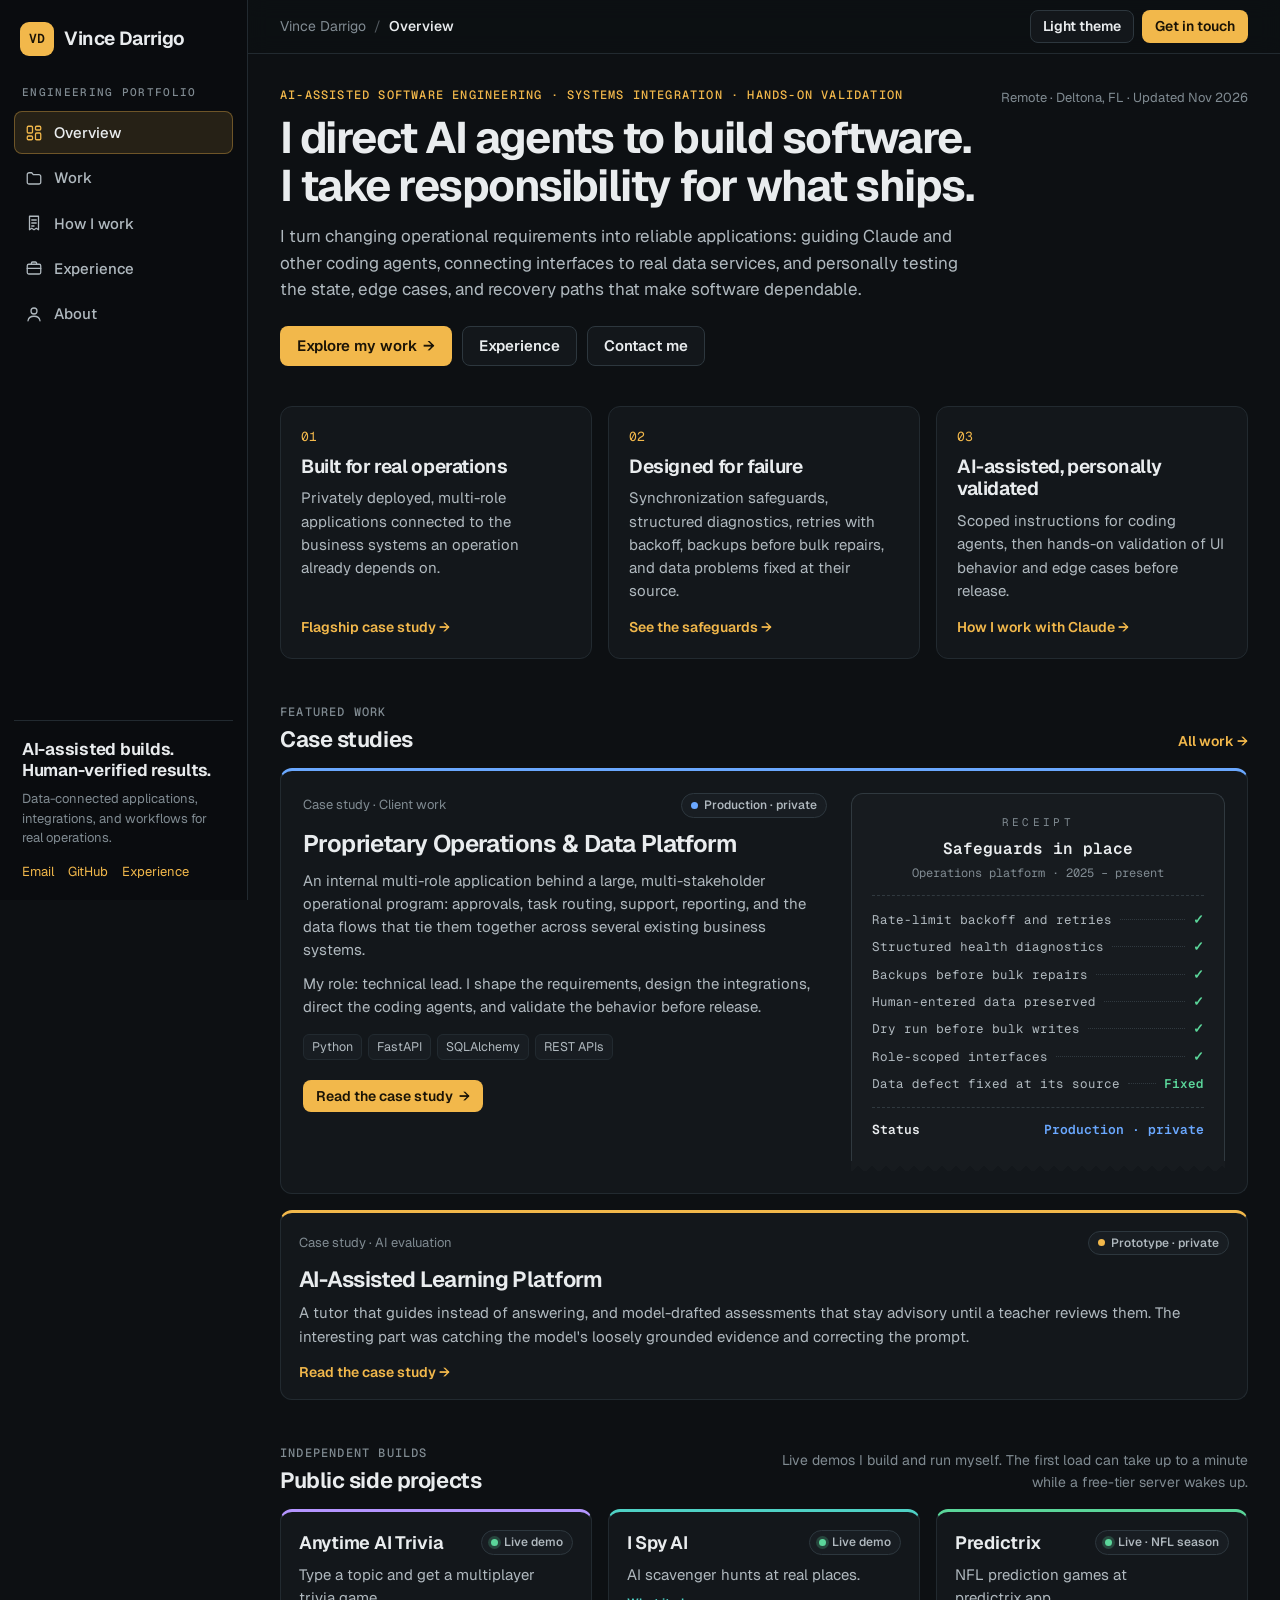
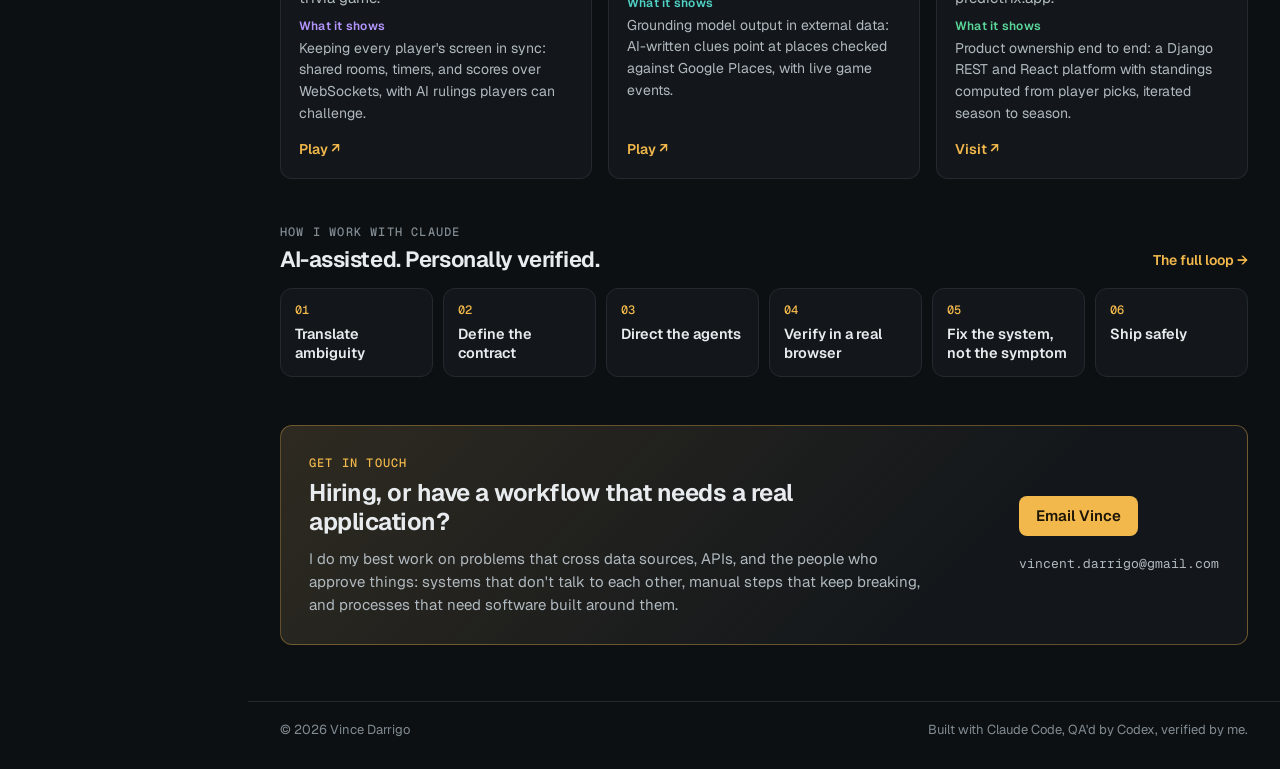
==== commit d37aedd2: "Reposition the portfolio and anonymize client work Lead with "I direct AI agents to build software. " ====
--- a/index.html
+++ b/index.html
@@ -4,10 +4,10 @@
 <meta charset="utf-8">
 <meta name="viewport" content="width=device-width, initial-scale=1">
 <title>Vince Darrigo · AI-Assisted Software Engineer</title>
-<meta name="description" content="Vince Darrigo builds data-connected applications, integrations, and AI-assisted workflows. Case studies, live demos, and résumé.">
+<meta name="description" content="Vince Darrigo directs Claude and other coding agents to build data-connected applications, then personally tests and owns what ships. Case studies, live demos, and experience.">
 <meta property="og:type" content="website">
 <meta property="og:title" content="Vince Darrigo · AI-Assisted Software Engineer">
-<meta property="og:description" content="Software for the workflows that outgrew their spreadsheets. Case studies, live demos, and résumé.">
+<meta property="og:description" content="I direct AI agents to build software. I take responsibility for what ships. Case studies, live demos, and experience.">
 <meta property="og:url" content="https://vincentdarrigo.github.io/portfolio/">
 <meta property="og:image" content="https://vincentdarrigo.github.io/portfolio/og.png">
 <meta name="twitter:card" content="summary_large_image">
@@ -39,17 +39,17 @@
         <svg viewBox="0 0 24 24" aria-hidden="true"><rect x="3" y="3" width="7" height="9" rx="1.5"/><rect x="14" y="3" width="7" height="5" rx="1.5"/><rect x="14" y="12" width="7" height="9" rx="1.5"/><rect x="3" y="16" width="7" height="5" rx="1.5"/></svg>
         <span>Overview</span>
       </a>
-      <a href="#/projects" data-nav="/projects">
+      <a href="#/work" data-nav="/work">
         <svg viewBox="0 0 24 24" aria-hidden="true"><path d="M3 7.5A2.5 2.5 0 0 1 5.5 5H9l2 2.5h7.5A2.5 2.5 0 0 1 21 10v7.5a2.5 2.5 0 0 1-2.5 2.5h-13A2.5 2.5 0 0 1 3 17.5z"/></svg>
-        <span>Projects</span>
+        <span>Work</span>
+      </a>
+      <a href="#/how-i-work" data-nav="/how-i-work">
+        <svg viewBox="0 0 24 24" aria-hidden="true"><path d="M6 3h12v18l-3-2-3 2-3-2-3 2z"/><path d="M9 8h6M9 12h6M9 16h3"/></svg>
+        <span>How I work</span>
       </a>
       <a href="#/experience" data-nav="/experience">
         <svg viewBox="0 0 24 24" aria-hidden="true"><rect x="3" y="7" width="18" height="13" rx="2"/><path d="M8.5 7V5.5A1.5 1.5 0 0 1 10 4h4a1.5 1.5 0 0 1 1.5 1.5V7M3 12.5h18"/></svg>
         <span>Experience</span>
-      </a>
-      <a href="#/how-i-work" data-nav="/how-i-work">
-        <svg viewBox="0 0 24 24" aria-hidden="true"><path d="M6 3h12v18l-3-2-3 2-3-2-3 2z"/><path d="M9 8h6M9 12h6M9 16h3"/></svg>
-        <span>How I work</span>
       </a>
       <a href="#/about" data-nav="/about">
         <svg viewBox="0 0 24 24" aria-hidden="true"><circle cx="12" cy="8" r="4"/><path d="M4 21c.6-3.8 4-6 8-6s7.4 2.2 8 6"/></svg>
@@ -59,11 +59,11 @@
 
     <div class="side-foot">
       <p class="side-tag">AI-assisted builds.<br>Human-verified results.</p>
-      <p class="side-blurb">Data-connected apps, integrations, and workflows for real operations.</p>
+      <p class="side-blurb">Data-connected applications, integrations, and workflows for real operations.</p>
       <p class="side-links">
         <a href="mailto:vincent.darrigo@gmail.com">Email</a>
         <a href="https://github.com/vincentdarrigo" target="_blank" rel="noopener">GitHub</a>
-        <a href="Darrigo_Vince_20260712.pdf" target="_blank" rel="noopener">Résumé</a>
+        <a href="#/experience">Experience</a>
       </p>
     </div>
   </aside>
@@ -84,529 +84,460 @@
       <section class="view overview" id="/" data-title="Overview">
         <div class="hero">
           <div class="hero-text">
-            <p class="eyebrow">Vince Darrigo · AI-assisted software engineer</p>
-            <h1>Software for the workflows that outgrew their spreadsheets.</h1>
-            <p class="lede">I build data-connected applications, integrations, and AI-assisted workflows. Coding agents help me build fast; I personally test what ships. Right now I lead IMRAface, the platform behind a statewide education review program with 1,500+ reviewers.</p>
+            <p class="eyebrow">AI-assisted software engineering · systems integration · hands-on validation</p>
+            <h1><span class="h1-line">I direct AI agents to build software.</span> <span class="h1-line">I take responsibility for what ships.</span></h1>
+            <p class="lede">I turn changing operational requirements into reliable applications: guiding Claude and other coding agents, connecting interfaces to real data services, and personally testing the state, edge cases, and recovery paths that make software dependable.</p>
             <div class="btn-row">
-              <a class="btn btn-accent" href="#/projects">See the work <span aria-hidden="true">→</span></a>
-              <a class="btn btn-ghost" href="Darrigo_Vince_20260712.pdf" target="_blank" rel="noopener">Résumé (PDF)</a>
-              <a class="btn btn-ghost" href="mailto:vincent.darrigo@gmail.com">Email me</a>
-            </div>
-          </div>
-          <p class="hero-meta"><a href="#/projects">5 projects</a> · 4 live right now · Updated Nov 2026</p>
+              <a class="btn btn-accent" href="#/work">Explore my work <span aria-hidden="true">→</span></a>
+              <a class="btn btn-ghost" href="#/experience">Experience</a>
+              <a class="btn btn-ghost" href="mailto:vincent.darrigo@gmail.com">Contact me</a>
+            </div>
+          </div>
+          <p class="hero-meta">Remote · Deltona, FL · Updated Nov 2026</p>
+        </div>
+
+        <div class="proof">
+          <div class="proof-item">
+            <p class="proof-num" aria-hidden="true">01</p>
+            <h2>Built for real operations</h2>
+            <p>Privately deployed, multi-role applications connected to the business systems an operation already depends on.</p>
+            <a class="link-arrow" href="#/work/operations-platform">Flagship case study <span aria-hidden="true">→</span></a>
+          </div>
+          <div class="proof-item">
+            <p class="proof-num" aria-hidden="true">02</p>
+            <h2>Designed for failure</h2>
+            <p>Synchronization safeguards, structured diagnostics, retries with backoff, backups before bulk repairs, and data problems fixed at their source.</p>
+            <a class="link-arrow" href="#/work/operations-platform">See the safeguards <span aria-hidden="true">→</span></a>
+          </div>
+          <div class="proof-item">
+            <p class="proof-num" aria-hidden="true">03</p>
+            <h2>AI-assisted, personally validated</h2>
+            <p>Scoped instructions for coding agents, then hands-on validation of UI behavior and edge cases before release.</p>
+            <a class="link-arrow" href="#/how-i-work">How I work with Claude <span aria-hidden="true">→</span></a>
+          </div>
         </div>
 
         <div class="section-head">
           <div>
-            <p class="eyebrow eyebrow-muted">Selected work</p>
-            <h2>Start here</h2>
-          </div>
-          <a class="link-arrow" href="#/projects">All 5 projects <span aria-hidden="true">→</span></a>
-        </div>
-        <div class="cards cards-3">
-          <a class="card" href="#/projects/imraface" style="--c: var(--c-blue)">
-            <div class="card-top"><span class="card-cat">Client work · Operations</span><span class="pill pill-prod">In production</span></div>
-            <h3>IMRAface</h3>
-            <p class="card-line">The software layer behind a statewide education review program.</p>
-            <div class="card-foot"><div><p class="metric">1,500+</p><p class="metric-label">reviewers supported</p></div><span class="explore">Read the study <span aria-hidden="true">→</span></span></div>
-          </a>
-          <a class="card" href="#/projects/thinkio" style="--c: var(--c-amber)">
-            <div class="card-top"><span class="card-cat">AI product · Education</span><span class="pill pill-live">Live</span></div>
-            <h3>Thinkio</h3>
-            <p class="card-line">Grades how students work with AI, not just what they turn in.</p>
-            <div class="card-foot"><div><p class="metric">12</p><p class="metric-label">AI-fluency traits</p></div><span class="explore">Read the study <span aria-hidden="true">→</span></span></div>
-          </a>
-          <a class="card" href="#/projects/i-spy-ai" style="--c: var(--c-teal)">
-            <div class="card-top"><span class="card-cat">AI game · Real places</span><span class="pill pill-live">Live</span></div>
-            <h3>I Spy AI</h3>
-            <p class="card-line">One real-world scavenger-hunt engine powering two different games.</p>
-            <div class="card-foot"><div><p class="metric">2</p><p class="metric-label">games on one engine</p></div><span class="explore">Read the study <span aria-hidden="true">→</span></span></div>
-          </a>
-        </div>
-
-        <div class="overview-row">
-          <!-- Receipt -->
+            <p class="eyebrow eyebrow-muted">Featured work</p>
+            <h2>Case studies</h2>
+          </div>
+          <a class="link-arrow" href="#/work">All work <span aria-hidden="true">→</span></a>
+        </div>
+
+        <div class="feature" style="--c: var(--c-blue)">
+          <div class="feature-text">
+            <div class="card-top"><span class="card-cat">Case study · Client work</span><span class="pill pill-prod">Production · private</span></div>
+            <h3>Proprietary Operations &amp; Data Platform</h3>
+            <p class="card-line">An internal multi-role application behind a large, multi-stakeholder operational program: approvals, task routing, support, reporting, and the data flows that tie them together across several existing business systems.</p>
+            <p class="card-line">My role: technical lead. I shape the requirements, design the integrations, direct the coding agents, and validate the behavior before release.</p>
+            <ul class="tags"><li>Python</li><li>FastAPI</li><li>SQLAlchemy</li><li>REST APIs</li></ul>
+            <a class="btn btn-accent btn-sm feature-cta" href="#/work/operations-platform">Read the case study <span aria-hidden="true">→</span></a>
+          </div>
+
           <div class="receipt" aria-labelledby="receipt-title">
             <div class="receipt-head">
               <p class="receipt-kicker">Receipt</p>
-              <h2 id="receipt-title">IMRAface · production</h2>
-              <p class="receipt-sub">Safal Partners · Apr 2025 – present</p>
+              <h4 id="receipt-title">Safeguards in place</h4>
+              <p class="receipt-sub">Operations platform · 2025 – present</p>
             </div>
             <dl class="receipt-lines">
-              <div><dt>Reviewers supported</dt><dd>1,500+</dd></div>
-              <div><dt>Data sources reconciled</dt><dd>6</dd></div>
-              <div><dt>Team workbooks built mid-cycle</dt><dd>247</dd></div>
-              <div><dt>Workbooks per unattended sync</dt><dd>90+</dd></div>
-              <div><dt>Corrupted cells repaired</dt><dd>45</dd></div>
-              <div><dt>Production workbooks affected</dt><dd>17</dd></div>
-              <div><dt>Root-cause template defect</dt><dd>Fixed</dd></div>
+              <div><dt>Rate-limit backoff and retries</dt><dd>✓<span class="sr-only"> in place</span></dd></div>
+              <div><dt>Structured health diagnostics</dt><dd>✓<span class="sr-only"> in place</span></dd></div>
+              <div><dt>Backups before bulk repairs</dt><dd>✓<span class="sr-only"> in place</span></dd></div>
+              <div><dt>Human-entered data preserved</dt><dd>✓<span class="sr-only"> in place</span></dd></div>
+              <div><dt>Dry run before bulk writes</dt><dd>✓<span class="sr-only"> in place</span></dd></div>
+              <div><dt>Role-scoped interfaces</dt><dd>✓<span class="sr-only"> in place</span></dd></div>
+              <div><dt>Data defect fixed at its source</dt><dd>Fixed</dd></div>
             </dl>
-            <div class="receipt-total"><span>Status</span><span>In production</span></div>
-            <p class="receipt-note">A private client system, so there's no public link. These figures come from my production work, and the study explains each one.</p>
-            <a class="link-arrow" href="#/projects/imraface">Read the IMRAface study <span aria-hidden="true">→</span></a>
-          </div>
-
-          <!-- Live board -->
-          <div class="panel live-board" aria-labelledby="live-title">
-            <div class="panel-head">
-              <div>
-                <p class="eyebrow eyebrow-muted">Status board</p>
-                <h2 id="live-title">See it for yourself</h2>
-              </div>
-              <p class="panel-head-note">Status as of Nov 2026</p>
-            </div>
-            <ul class="live-list">
-              <li>
-                <span class="pill pill-live">Live</span>
-                <div class="live-main"><a href="#/projects/i-spy-ai" class="live-name">I Spy AI · I Spy A Pie</a><span class="live-desc">AI scavenger hunts at real places</span></div>
-                <a class="live-open" href="https://ai-mazing-race.onrender.com" target="_blank" rel="noopener" aria-label="Play I Spy AI (opens in a new tab)">Play <span aria-hidden="true">↗</span></a>
-              </li>
-              <li>
-                <span class="pill pill-live">Live</span>
-                <div class="live-main"><a href="#/projects/trivia" class="live-name">Anytime AI Trivia</a><span class="live-desc">Any topic becomes a multiplayer game</span></div>
-                <a class="live-open" href="https://trivia-app-qgwf.onrender.com" target="_blank" rel="noopener" aria-label="Play Anytime AI Trivia (opens in a new tab)">Play <span aria-hidden="true">↗</span></a>
-              </li>
-              <li>
-                <span class="pill pill-live">Live</span>
-                <div class="live-main"><a href="#/projects/thinkio" class="live-name">Thinkio</a><span class="live-desc">AI-fluency classroom platform · teacher accounts</span></div>
-                <a class="live-open" href="https://thinkio.onrender.com" target="_blank" rel="noopener" aria-label="Visit Thinkio (opens in a new tab)">Visit <span aria-hidden="true">↗</span></a>
-              </li>
-              <li>
-                <span class="pill pill-live">Live</span>
-                <div class="live-main"><a href="#/projects/predictrix" class="live-name">Pickathlon</a><span class="live-desc">Weekly NFL pick 'em · public leaderboard</span></div>
-                <a class="live-open" href="https://predictrix.app/pickathlon" target="_blank" rel="noopener" aria-label="Visit Pickathlon (opens in a new tab)">Visit <span aria-hidden="true">↗</span></a>
-              </li>
-              <li>
-                <span class="pill pill-season">Seasonal</span>
-                <div class="live-main"><a href="#/projects/predictrix" class="live-name">Draftathon</a><span class="live-desc">NFL Draft predictions · reopens April 2027</span></div>
-                <a class="live-open" href="https://predictrix.app/draftathon" target="_blank" rel="noopener" aria-label="Visit Draftathon (opens in a new tab)">Visit <span aria-hidden="true">↗</span></a>
-              </li>
-              <li>
-                <span class="pill pill-prod">Private</span>
-                <div class="live-main"><a href="#/projects/imraface" class="live-name">IMRAface</a><span class="live-desc">Client system · synthetic-data demo on request</span></div>
-                <a class="live-open" href="#/projects/imraface" aria-label="Read the IMRAface study">Study <span aria-hidden="true">→</span></a>
-              </li>
-            </ul>
-            <p class="panel-foot">The demos run on free-tier hosting. If one takes up to a minute to load the first time, it's waking up.</p>
-          </div>
-        </div>
+            <div class="receipt-total"><span>Status</span><span>Production · private</span></div>
+          </div>
+        </div>
+
+        <a class="card card-row" href="#/work/learning-platform" style="--c: var(--c-amber)">
+          <div class="card-top"><span class="card-cat">Case study · AI evaluation</span><span class="pill pill-proto">Prototype · private</span></div>
+          <h3>AI-Assisted Learning Platform</h3>
+          <p class="card-line">A tutor that guides instead of answering, and model-drafted assessments that stay advisory until a teacher reviews them. The interesting part was catching the model's loosely grounded evidence and correcting the prompt.</p>
+          <span class="explore">Read the case study <span aria-hidden="true">→</span></span>
+        </a>
+
+        <div class="section-head">
+          <div>
+            <p class="eyebrow eyebrow-muted">Independent builds</p>
+            <h2>Public side projects</h2>
+          </div>
+          <p class="section-note">Live demos I build and run myself. The first load can take up to a minute while a free-tier server wakes up.</p>
+        </div>
+        <div class="builds">
+          <div class="build" style="--c: var(--c-violet)">
+            <div class="card-top"><h3>Anytime AI Trivia</h3><span class="pill pill-live">Live demo</span></div>
+            <p class="build-what">Type a topic and get a multiplayer trivia game.</p>
+            <p class="build-lesson"><span>What it shows</span>Keeping every player's screen in sync: shared rooms, timers, and scores over WebSockets, with AI rulings players can challenge.</p>
+            <a class="link-arrow" href="https://trivia-app-qgwf.onrender.com" target="_blank" rel="noopener" aria-label="Play Anytime AI Trivia (opens in a new tab)">Play <span aria-hidden="true">↗</span></a>
+          </div>
+          <div class="build" style="--c: var(--c-teal)">
+            <div class="card-top"><h3>I Spy AI</h3><span class="pill pill-live">Live demo</span></div>
+            <p class="build-what">AI scavenger hunts at real places.</p>
+            <p class="build-lesson"><span>What it shows</span>Grounding model output in external data: AI-written clues point at places checked against Google Places, with live game events.</p>
+            <a class="link-arrow" href="https://ai-mazing-race.onrender.com" target="_blank" rel="noopener" aria-label="Play I Spy AI (opens in a new tab)">Play <span aria-hidden="true">↗</span></a>
+          </div>
+          <div class="build" style="--c: var(--c-green)">
+            <div class="card-top"><h3>Predictrix</h3><span class="pill pill-live">Live · NFL season</span></div>
+            <p class="build-what">NFL prediction games at predictrix.app.</p>
+            <p class="build-lesson"><span>What it shows</span>Product ownership end to end: a Django REST and React platform with standings computed from player picks, iterated season to season.</p>
+            <a class="link-arrow" href="https://predictrix.app" target="_blank" rel="noopener" aria-label="Visit Predictrix (opens in a new tab)">Visit <span aria-hidden="true">↗</span></a>
+          </div>
+        </div>
+
+        <div class="section-head">
+          <div>
+            <p class="eyebrow eyebrow-muted">How I work with Claude</p>
+            <h2>AI-assisted. Personally verified.</h2>
+          </div>
+          <a class="link-arrow" href="#/how-i-work">The full loop <span aria-hidden="true">→</span></a>
+        </div>
+        <ol class="loop">
+          <li><span>01</span>Translate ambiguity</li>
+          <li><span>02</span>Define the contract</li>
+          <li><span>03</span>Direct the agents</li>
+          <li><span>04</span>Verify in a real browser</li>
+          <li><span>05</span>Fix the system, not the symptom</li>
+          <li><span>06</span>Ship safely</li>
+        </ol>
 
         <div class="cta">
           <div>
-            <p class="eyebrow">Bring me the messy one</p>
-            <h2>Have a workflow that outgrew its spreadsheets?</h2>
-            <p>I work on problems that cross spreadsheets, APIs, and the people who have to approve things: systems that don't talk to each other, manual steps that keep breaking, and processes that need a real application in front of them. Tell me what's going wrong.</p>
+            <p class="eyebrow">Get in touch</p>
+            <h2>Hiring, or have a workflow that needs a real application?</h2>
+            <p>I do my best work on problems that cross data sources, APIs, and the people who approve things: systems that don't talk to each other, manual steps that keep breaking, and processes that need software built around them.</p>
           </div>
           <div class="cta-actions">
-            <a class="btn btn-accent" href="mailto:vincent.darrigo@gmail.com?subject=A%20workflow%20problem">Email Vince</a>
+            <a class="btn btn-accent" href="mailto:vincent.darrigo@gmail.com">Email Vince</a>
             <p class="cta-email">vincent.darrigo@gmail.com</p>
           </div>
         </div>
       </section>
 
-      <!-- ===================== Projects ===================== -->
-      <section class="view" id="/projects" data-title="Projects">
+      <!-- ===================== Work ===================== -->
+      <section class="view" id="/work" data-title="Work">
         <div class="page-head">
           <div>
-            <p class="eyebrow">Engineering portfolio</p>
-            <h1>Projects</h1>
-          </div>
-          <p class="page-head-note">Client work, AI products, and live games. Each study says what's live, what's private, and what you can check yourself.</p>
-        </div>
+            <p class="eyebrow">Work</p>
+            <h1>Case studies and builds</h1>
+          </div>
+          <p class="page-head-note">Client work is anonymized: no client names, data, screenshots, or private links. Each case study says what's in production, what's a prototype, and what you can check yourself.</p>
+        </div>
+
         <div class="cards cards-2">
-          <a class="card card-wide" href="#/projects/imraface" style="--c: var(--c-blue)">
-            <div class="card-top"><span class="card-cat">Client work · Operations platform</span><span class="pill pill-prod">In production · private</span></div>
-            <div class="card-title-row"><h2>IMRAface</h2><ul class="tags"><li>Python</li><li>Flask</li><li>FastAPI</li><li>PostgreSQL</li><li>Smartsheet API</li><li>Anthropic API</li></ul></div>
-            <p class="card-line">The software layer behind a statewide education review program: multi-role interfaces, unattended data sync across 90+ workbooks, and a human-approved AI support agent.</p>
-            <div class="card-foot"><div><p class="metric">1,500+</p><p class="metric-label">reviewers supported</p></div><span class="explore">Read the study <span aria-hidden="true">→</span></span></div>
+          <a class="card card-wide" href="#/work/operations-platform" style="--c: var(--c-blue)">
+            <div class="card-top"><span class="card-cat">Case study · Client work · 2025 – present</span><span class="pill pill-prod">Production · private</span></div>
+            <div class="card-title-row"><h2>Proprietary Operations &amp; Data Platform</h2><ul class="tags"><li>Python</li><li>FastAPI</li><li>SQLAlchemy</li><li>REST APIs</li></ul></div>
+            <p class="card-line">An internal multi-role application for a large, multi-stakeholder operational program. Multi-source reconciliation, unattended synchronization with recovery, and permission-aware interfaces.</p>
+            <span class="explore card-foot-solo">Read the case study <span aria-hidden="true">→</span></span>
           </a>
-          <a class="card" href="#/projects/thinkio" style="--c: var(--c-amber)">
-            <div class="card-top"><span class="card-cat">AI product · Education</span><span class="pill pill-live">Live · teacher accounts</span></div>
-            <div class="card-title-row"><h2>Thinkio</h2><ul class="tags"><li>FastAPI</li><li>React</li><li>TypeScript</li><li>PostgreSQL</li><li>GPT-4o</li></ul></div>
-            <p class="card-line">A classroom platform that grades how students work with AI, not just what they turn in.</p>
-            <div class="card-foot"><div><p class="metric">12</p><p class="metric-label">AI-fluency traits</p></div><span class="explore">Read the study <span aria-hidden="true">→</span></span></div>
+          <a class="card card-wide" href="#/work/learning-platform" style="--c: var(--c-amber)">
+            <div class="card-top"><span class="card-cat">Case study · AI evaluation</span><span class="pill pill-proto">Prototype · private</span></div>
+            <div class="card-title-row"><h2>AI-Assisted Learning Platform</h2><ul class="tags"><li>FastAPI</li><li>React</li><li>TypeScript</li><li>PostgreSQL</li><li>OpenAI models</li></ul></div>
+            <p class="card-line">An AI tutor that guides instead of answering, structured evaluation criteria, and model-drafted assessments that stay advisory until a teacher reviews them. Includes a prompt-evaluation failure and the correction.</p>
+            <span class="explore card-foot-solo">Read the case study <span aria-hidden="true">→</span></span>
           </a>
-          <a class="card" href="#/projects/i-spy-ai" style="--c: var(--c-teal)">
-            <div class="card-top"><span class="card-cat">AI game · Location-based</span><span class="pill pill-live">Live</span></div>
-            <div class="card-title-row"><h2>I Spy AI</h2><ul class="tags"><li>Flask</li><li>Socket.IO</li><li>Google Maps</li><li>Cloud Vision</li><li>GPT-4o</li></ul></div>
-            <p class="card-line">One real-world scavenger-hunt engine powering two different games.</p>
-            <div class="card-foot"><div><p class="metric">2</p><p class="metric-label">games on one engine</p></div><span class="explore">Read the study <span aria-hidden="true">→</span></span></div>
-          </a>
-          <a class="card" href="#/projects/trivia" style="--c: var(--c-violet)">
-            <div class="card-top"><span class="card-cat">AI game · Multiplayer</span><span class="pill pill-live">Live</span></div>
-            <div class="card-title-row"><h2>Anytime AI Trivia</h2><ul class="tags"><li>FastAPI</li><li>WebSockets</li><li>GPT-4o</li><li>JavaScript</li></ul></div>
-            <p class="card-line">Type any topic and get a playable multiplayer trivia game.</p>
-            <div class="card-foot"><div><p class="metric">4</p><p class="metric-label">question types, plus trick questions</p></div><span class="explore">Read the study <span aria-hidden="true">→</span></span></div>
-          </a>
-          <a class="card" href="#/projects/predictrix" style="--c: var(--c-green)">
-            <div class="card-top"><span class="card-cat">Sports · Prediction games</span><span class="pill pill-live">Live · NFL season</span></div>
-            <div class="card-title-row"><h2>Predictrix</h2><ul class="tags"><li>Python</li><li>Django REST</li><li>React</li></ul></div>
-            <p class="card-line">NFL prediction games: weekly pick 'em and pick-by-pick draft predictions.</p>
-            <div class="card-foot"><div><p class="metric">2</p><p class="metric-label">games: Pickathlon and Draftathon</p></div><span class="explore">Read the study <span aria-hidden="true">→</span></span></div>
-          </a>
+        </div>
+
+        <div class="section-head">
+          <div>
+            <p class="eyebrow eyebrow-muted">Independent builds</p>
+            <h2>Public side projects</h2>
+          </div>
+          <p class="section-note">Live demos I build and run myself. The first load can take up to a minute while a free-tier server wakes up. Source code is private.</p>
+        </div>
+        <div class="builds builds-media">
+          <div class="build" style="--c: var(--c-violet)">
+            <a class="shot-link" href="img/trivia.jpg" target="_blank" rel="noopener"><img src="img/trivia.jpg" width="1280" height="800" loading="lazy" alt="Anytime AI Trivia's start screen with four options: Host (AI Mode), Host (Local File), Join Game, and Watch Game."></a>
+            <div class="card-top"><h3>Anytime AI Trivia</h3><span class="pill pill-live">Live demo</span></div>
+            <p class="build-what">Type a topic and the AI builds a multiplayer trivia game on the spot.</p>
+            <p class="build-lesson"><span>What it shows</span>Real-time state: rooms, synced timers, and a shared scoreboard over WebSockets. Players can challenge an AI ruling, and the reasoning is shown to the whole room.</p>
+            <ul class="tags"><li>FastAPI</li><li>WebSockets</li><li>GPT-4o</li></ul>
+            <a class="link-arrow" href="https://trivia-app-qgwf.onrender.com" target="_blank" rel="noopener" aria-label="Play Anytime AI Trivia (opens in a new tab)">Play <span aria-hidden="true">↗</span></a>
+          </div>
+          <div class="build" style="--c: var(--c-teal)">
+            <a class="shot-link" href="img/ispy.jpg" target="_blank" rel="noopener"><img src="img/ispy.jpg" width="1280" height="800" loading="lazy" alt="I Spy AI's mission setup screen: choose I Spy AI or I Spy A Pie, name a team, host or join a race, pick a city, number of locations, and difficulty, then generate a route."></a>
+            <div class="card-top"><h3>I Spy AI</h3><span class="pill pill-live">Live demo</span></div>
+            <p class="build-what">Pick a city and the AI builds a scavenger hunt around real places.</p>
+            <p class="build-lesson"><span>What it shows</span>A multi-API workflow: model-generated clues grounded by Google Places data, privacy blurring with Cloud Vision, and live game events over Socket.IO.</p>
+            <ul class="tags"><li>Flask</li><li>Socket.IO</li><li>Google Maps</li><li>GPT-4o</li></ul>
+            <a class="link-arrow" href="https://ai-mazing-race.onrender.com" target="_blank" rel="noopener" aria-label="Play I Spy AI (opens in a new tab)">Play <span aria-hidden="true">↗</span></a>
+          </div>
+          <div class="build" style="--c: var(--c-green)">
+            <a class="shot-link" href="img/predictrix.jpg" target="_blank" rel="noopener"><img src="img/predictrix.jpg" width="1280" height="800" loading="lazy" alt="The predictrix.app home page, offering the Predictrix Championship Series and Standalone Competitions."></a>
+            <div class="card-top"><h3>Predictrix</h3><span class="pill pill-live">Live · NFL season</span></div>
+            <p class="build-what">NFL prediction games: weekly pick 'em and pick-by-pick draft predictions.</p>
+            <p class="build-lesson"><span>What it shows</span>Product ownership end to end: data flows from player picks to computed standings, a public leaderboard with no sign-up, and steady iteration between seasons.</p>
+            <ul class="tags"><li>Python</li><li>Django REST</li><li>React</li></ul>
+            <a class="link-arrow" href="https://predictrix.app" target="_blank" rel="noopener" aria-label="Visit Predictrix (opens in a new tab)">Visit <span aria-hidden="true">↗</span></a>
+          </div>
         </div>
       </section>
 
-      <!-- ===================== Study: IMRAface ===================== -->
-      <article class="view study" id="/projects/imraface" data-title="IMRAface" style="--c: var(--c-blue)">
-        <a class="back" href="#/projects"><span aria-hidden="true">←</span> All projects</a>
+      <!-- ===================== Case study: operations platform ===================== -->
+      <article class="view study" id="/work/operations-platform" data-title="Operations & Data Platform" style="--c: var(--c-blue)">
+        <a class="back" href="#/work"><span aria-hidden="true">←</span> All work</a>
         <div class="study-head">
           <div>
-            <p class="eyebrow">Project study · Client work</p>
-            <h1>IMRAface</h1>
+            <p class="eyebrow">Case study · Client work</p>
+            <h1>Proprietary Operations &amp; Data Platform</h1>
           </div>
           <div class="study-actions">
-            <span class="pill pill-prod">In production · private</span>
-            <a class="btn btn-ghost btn-sm" href="mailto:vincent.darrigo@gmail.com?subject=Review%20Portal%20demo">Request a demo</a>
-          </div>
-        </div>
-        <p class="study-lede-strong">The software layer behind a statewide education review program.</p>
-        <p class="study-lede">IMRAface runs the operational side of a statewide instructional-materials review: assignments, approvals, support, and the data that ties them together for 1,500+ reviewers. I lead its development at Safal Partners. The work spans several data services, so most of the engineering is about keeping them in sync without losing anyone's work.</p>
-        <ul class="tags tags-lg"><li>Python</li><li>Flask</li><li>FastAPI</li><li>PostgreSQL</li><li>SQLite</li><li>Alembic</li><li>Smartsheet API</li><li>Google Workspace APIs</li><li>Anthropic API</li></ul>
-
-        <div class="stats">
-          <div class="stat"><p class="stat-label">Reviewers supported</p><p class="stat-value">1,500+</p><p class="stat-note">Statewide review program</p></div>
-          <div class="stat"><p class="stat-label">Team workbooks built</p><p class="stat-value">247</p><p class="stat-note">During a live review cycle, from six data sources</p></div>
-          <div class="stat"><p class="stat-label">Synced per unattended run</p><p class="stat-value">90+</p><p class="stat-note">Workbooks, with no one watching</p></div>
-        </div>
+            <span class="pill pill-prod">Production · private</span>
+            <a class="btn btn-ghost btn-sm" href="mailto:vincent.darrigo@gmail.com?subject=Your%20operations%20platform%20case%20study">Ask about this work</a>
+          </div>
+        </div>
+        <p class="study-lede-strong">An internal multi-role application behind a large, multi-stakeholder operational program.</p>
+        <p class="study-lede">The platform handles approvals, task routing, support, and reporting, and keeps several existing business systems in step through Python services and APIs. It began as disconnected scripts and manual handoffs. Today it's an integrated production application. A newer database-backed generation, built on PostgreSQL and moving toward managed integrations and centralized data access, has been built and demonstrated; production still runs on the original platform.</p>
+
+        <dl class="facts">
+          <div><dt>My role</dt><dd>Technical lead</dd></div>
+          <div><dt>Timeline</dt><dd>April 2025 – present</dd></div>
+          <div><dt>Status</dt><dd>Production · private</dd></div>
+          <div><dt>Stack</dt><dd>Production: Python, FastAPI, SQLAlchemy, SQLite, REST APIs. Next generation: PostgreSQL.</dd></div>
+        </dl>
 
         <figure class="flows">
           <div class="flow-block">
-            <p class="flow-title">Support tickets</p>
+            <p class="flow-title">AI-assisted support · in development</p>
             <ol class="flow">
-              <li>Ticket arrives</li>
-              <li>Agent classifies it</li>
-              <li>Agent researches</li>
-              <li>Proposed resolution</li>
+              <li>Request arrives</li>
+              <li>Model classifies it</li>
+              <li>Model researches</li>
+              <li>Proposed action</li>
               <li class="flow-gate">A person approves</li>
-              <li>System action runs</li>
+              <li>Change is made</li>
             </ol>
           </div>
           <div class="flow-block">
-            <p class="flow-title">Data sync</p>
+            <p class="flow-title">Data synchronization</p>
             <ol class="flow">
-              <li>Six data sources</li>
+              <li>Several sources</li>
               <li>Reconcile</li>
-              <li class="flow-gate">Stale-write check</li>
+              <li class="flow-gate">Dry run first</li>
               <li>Two-way sync</li>
-              <li>247 team workbooks</li>
+              <li>Team working files</li>
             </ol>
           </div>
-          <figcaption>Simplified. Both flows are described in the scope below; client systems and data aren't shown.</figcaption>
+          <figcaption>Simplified and generic: no client systems, identifiers, or data. The support flow shows the approval boundary as designed.</figcaption>
         </figure>
 
-        <div class="section-head">
-          <div><p class="eyebrow eyebrow-muted">What I built</p><h2>Scope</h2></div>
-        </div>
+        <section class="prose">
+          <h2>The problem</h2>
+          <p>The program's work was spread across several business systems, joined by manual handoffs and standalone scripts. The rules changed mid-cycle, the workload was large, and the people doing the work couldn't stop while the software caught up.</p>
+        </section>
+
+        <section class="prose">
+          <h2>What I owned</h2>
+          <ul class="checks">
+            <li>Turning shifting stakeholder requirements into workflows and detailed task instructions for coding agents.</li>
+            <li>Designing the data flows, integrations, and the schema for the database-backed version.</li>
+            <li>Directing Claude and other coding agents, then reviewing what they produced.</li>
+            <li>Validating UI behavior and edge cases in the browser, and troubleshooting frontend and backend interactions.</li>
+            <li>Deciding when a change was ready to reach the people who depend on it.</li>
+          </ul>
+        </section>
+
+        <div class="section-head"><div><p class="eyebrow eyebrow-muted">The hard parts</p><h2>Engineering decisions</h2></div></div>
         <div class="tiles">
           <div class="tile">
-            <h3>Multi-role web application</h3>
-            <p>A real application in front of the spreadsheets, with views scoped to each kind of user, approval workflows, and automated operations.</p>
-            <p class="tile-label">The hard part</p>
-            <p>Each role sees and changes only what it should, while the underlying data services stay in step.</p>
-          </div>
-          <div class="tile">
-            <h3>Reconvene workflows, built mid-cycle</h3>
-            <p>Built quickly during a live review cycle: six data sources reconciled into 247 team workbooks, with two-way sync.</p>
-            <p class="tile-label">The hard part</p>
-            <p>Two-way sync means two writers. Safeguards stop a stale copy from overwriting newer edits.</p>
+            <h3>Mid-cycle reconciliation workflow</h3>
+            <p>Built during a live cycle: distinct data sources reconciled into team working files, with updates flowing both ways.</p>
+            <p class="tile-label">The decision</p>
+            <p>Two-way sync means two writers. The workflow had to keep team files and the central record consistent while people kept working in them.</p>
           </div>
           <div class="tile">
             <h3>Unattended synchronization</h3>
-            <p>Runs across 90+ workbooks per pass with no one watching.</p>
-            <p class="tile-label">The hard part</p>
-            <p>Rate limits, partial failures, and hand-entered data. The sync backs off automatically, reports structured health diagnostics, keeps bulk writes reversible, and protects what users typed.</p>
-          </div>
-          <div class="tile">
-            <h3>Production data repair</h3>
-            <p>Found 45 corrupted cells across 17 production workbooks and restored them from cloud revision history.</p>
-            <p class="tile-label">The hard part</p>
-            <p>Fixing the cells wasn't enough. I traced the corruption to a defect in the template the workbooks came from, and fixed that to prevent a repeat.</p>
-          </div>
-          <div class="tile">
-            <h3>Human-in-the-loop support agent</h3>
-            <p>An LLM agent classifies incoming support tickets, researches each one, and queues a proposed resolution.</p>
-            <p class="tile-label">The hard part</p>
-            <p>The agent proposes and a person approves. No system action runs until someone signs off.</p>
-          </div>
-          <div class="tile">
-            <h3>Database-backed next version</h3>
-            <p>A more scalable platform on PostgreSQL, with versioned migrations and automated tests.</p>
-            <p class="tile-label">Outcome</p>
-            <p>Demos of the working platform helped stakeholders reconsider their plans for additional review capabilities.</p>
+            <p>Scheduled synchronization across many working files, with no one watching.</p>
+            <p class="tile-label">The decision</p>
+            <p>Treat rate limits and partial API failures as normal. The sync backs off and retries, reports structured health information, and preserves what people entered by hand. Bulk changes run as a dry run first, and repairs back up each file before touching it.</p>
+          </div>
+          <div class="tile">
+            <h3>Permission-aware interfaces</h3>
+            <p>Role-specific views in one application, replacing direct work in shared spreadsheets.</p>
+            <p class="tile-label">The decision</p>
+            <p>Each role sees and changes only what it should, while the systems underneath stay in sync.</p>
+          </div>
+          <div class="tile">
+            <h3>Human-in-the-loop AI support workflow</h3>
+            <p>A workflow designed so that a model classifies and researches incoming support requests and prepares a proposed action.</p>
+            <p class="tile-label">The boundary</p>
+            <p>The model proposes. A person approves before anything consequential changes.</p>
+            <p class="tile-label">Status</p>
+            <p>Designed and in development. I'm not presenting it as a production feature.</p>
+          </div>
+          <div class="tile">
+            <h3>Production data-integrity repair</h3>
+            <p>Diagnosed a live data-integrity problem and reconstructed the affected records from the source system's revision history.</p>
+            <p class="tile-label">The decision</p>
+            <p>Fixing the records wasn't enough. I traced the problem to a defect in the upstream template and fixed it there, so the same failure is less likely to come back.</p>
+          </div>
+          <div class="tile">
+            <h3>Database-backed next generation</h3>
+            <p>PostgreSQL with relational models, versioned migrations, and automated tests, moving toward managed integrations and centralized data-access boundaries.</p>
+            <p class="tile-label">Status</p>
+            <p>Built and demonstrated to stakeholders. Production still runs on the original platform.</p>
           </div>
         </div>
 
         <div class="callout">
-          <p class="callout-label">How it gets built</p>
-          <p>I use Claude and other coding agents to implement features. My part is turning shifting requirements into precise instructions, then personally validating UI behavior, edge cases, and the seams between frontend and backend before anything reaches reviewers.</p>
-        </div>
+          <p class="callout-label">Validation</p>
+          <p>I personally validate UI behavior and edge cases in the browser, and troubleshoot the interactions between frontend and backend when something's off. The data-integrity repair is the clearest example of the principle: restore the records, then find and fix what caused them to break.</p>
+        </div>
+
+        <section class="prose">
+          <h2>Outcome</h2>
+          <p>A working production capability the program relies on, and specific problems solved along the way: a reconciliation workflow delivered in the middle of a live cycle, synchronization that recovers from routine API failures without losing human edits, and a data defect fixed at its source. Demonstrations of the newer generation helped establish confidence in the platform and opened discussions about expanding its responsibilities.</p>
+        </section>
 
         <div class="evidence">
           <h2>What you can check</h2>
           <ul>
-            <li><span class="pill pill-prod">Private</span><span>IMRAface is a client system, so there's no public link and no client data on this site.</span></li>
-            <li><span class="pill pill-req">On request</span><span>Review Portal is a synthetic-data copy of the review workflow: 1,551 fictional reviewers, 398 programs, and 57 publishers, with data sync, email, and SMS switched off in demo mode. <a href="mailto:vincent.darrigo@gmail.com?subject=Review%20Portal%20demo">Ask for a walkthrough</a>.</span></li>
-            <li><span class="pill pill-req">Interview</span><span>Happy to walk through the architecture, the sync safeguards, and the agent's approval flow on a call.</span></li>
+            <li><span class="pill pill-prod">Private</span><span>This is a proprietary client system. There's no public source, production demo, or screenshots, and no client data on this site.</span></li>
+            <li><span class="pill pill-req">On request</span><span>I'm glad to walk through the design decisions (synchronization, recovery, data protection, and approvals) in an interview.</span></li>
           </ul>
         </div>
-        <nav class="study-nav" aria-label="More projects"><a href="#/projects">All projects</a><a href="#/projects/thinkio">Next: Thinkio <span aria-hidden="true">→</span></a></nav>
+        <nav class="study-nav" aria-label="More work"><a href="#/work">All work</a><a href="#/work/learning-platform">Next: AI-Assisted Learning Platform <span aria-hidden="true">→</span></a></nav>
       </article>
 
-      <!-- ===================== Study: Thinkio ===================== -->
-      <article class="view study" id="/projects/thinkio" data-title="Thinkio" style="--c: var(--c-amber)">
-        <a class="back" href="#/projects"><span aria-hidden="true">←</span> All projects</a>
+      <!-- ===================== Case study: learning platform ===================== -->
+      <article class="view study" id="/work/learning-platform" data-title="AI-Assisted Learning Platform" style="--c: var(--c-amber)">
+        <a class="back" href="#/work"><span aria-hidden="true">←</span> All work</a>
         <div class="study-head">
           <div>
-            <p class="eyebrow">Project study · AI product</p>
-            <h1>Thinkio</h1>
+            <p class="eyebrow">Case study · AI evaluation</p>
+            <h1>AI-Assisted Learning Platform</h1>
           </div>
           <div class="study-actions">
-            <span class="pill pill-live">Live · teacher accounts</span>
-            <a class="btn btn-accent btn-sm" href="https://thinkio.onrender.com" target="_blank" rel="noopener">Visit Thinkio <span aria-hidden="true">↗</span></a>
-          </div>
-        </div>
-        <p class="study-lede-strong">A classroom platform that grades how students work with AI, not just what they turn in.</p>
-        <p class="study-lede">Students write with io, a Socratic GPT-4o tutor that coaches instead of handing over answers. Thinkio pays attention to how each student works with it. Did they set a goal first, ask clearly, check what came back, and stay honest about what was theirs? Those habits become the student's Learning DNA.</p>
-        <ul class="tags tags-lg"><li>Python</li><li>FastAPI</li><li>React</li><li>TypeScript</li><li>PostgreSQL</li><li>WebSockets</li><li>GPT-4o</li><li>GPT-4o Vision</li><li>DALL·E 3</li></ul>
-
-        <div class="stats">
-          <div class="stat"><p class="stat-label">AI-fluency traits</p><p class="stat-value">12</p><p class="stat-note">Across 4 strands, each tiered from evidence</p></div>
-          <div class="stat"><p class="stat-label">Model calls per submission</p><p class="stat-value">1</p><p class="stat-note">Drafts the grade and flags trait evidence</p></div>
-          <div class="stat"><p class="stat-label">Grades recorded without a teacher</p><p class="stat-value">0</p><p class="stat-note">A teacher confirms every result first</p></div>
-        </div>
-
-        <figure class="shot">
-          <video controls preload="none" playsinline poster="img/thinkio-learning-dna.jpg" width="1280" height="800">
-            <source src="https://thinkio.onrender.com/walkthrough.mp4" type="video/mp4">
-          </video>
-          <figcaption>Thinkio's own 1:46 walkthrough, with demo data. The poster frame is the teacher's Learning DNA view. Served from Thinkio, so it can take a moment to start.</figcaption>
-        </figure>
+            <span class="pill pill-proto">Prototype · private</span>
+            <a class="btn btn-ghost btn-sm" href="mailto:vincent.darrigo@gmail.com?subject=Your%20learning%20platform%20case%20study">Ask about this work</a>
+          </div>
+        </div>
+        <p class="study-lede-strong">An AI tutor that guides instead of answering, and model-drafted assessments that stay advisory until a teacher reviews them.</p>
+        <p class="study-lede">The platform looks at how a student works with an AI tutor, not only at what they turn in: whether they set a goal, ask clearly, check what comes back, and stay honest about which work is theirs. The prototype has separate views for students, teachers, parents, and administrators.</p>
+
+        <dl class="facts">
+          <div><dt>Status</dt><dd>Prototype · private</dd></div>
+          <div><dt>Focus</dt><dd>Prompt evaluation and human review</dd></div>
+          <div><dt>Built with</dt><dd>Python, FastAPI, React, TypeScript, PostgreSQL, OpenAI models</dd></div>
+        </dl>
+
+        <section class="prose">
+          <h2>The problem</h2>
+          <p>A finished assignment says little about how a student used AI to produce it. The goal was to assess the process, using the tutoring conversation as evidence, without letting a model make grading decisions on its own.</p>
+        </section>
 
         <div class="section-head"><div><p class="eyebrow eyebrow-muted">What I built</p><h2>Scope</h2></div></div>
         <div class="tiles">
           <div class="tile">
-            <h3>io, the Socratic tutor</h3>
-            <p>A GPT-4o tutor that asks guiding questions instead of writing the work for the student.</p>
-          </div>
-          <div class="tile">
-            <h3>Learning DNA</h3>
-            <p>Four strands and twelve traits, each tiered from evidence in the student's own tutoring transcript.</p>
-            <p class="tile-label">The hard part</p>
-            <p>Grading behavior, not vibes. Every trait is defined by observable actions a teacher can point to.</p>
-          </div>
-          <div class="tile">
-            <h3>Teacher-in-the-loop calibration</h3>
-            <p>On each submission, one GPT-4o call drafts the grade and scans the tutoring transcript for trait evidence.</p>
+            <h3>A tutor that guides</h3>
+            <p>The tutor is designed to ask guiding questions rather than write the work for the student.</p>
+          </div>
+          <div class="tile">
+            <h3>Structured evaluation criteria</h3>
+            <p>Each criterion is defined by observable behaviors a teacher can point to in the conversation, not by a general impression.</p>
+          </div>
+          <div class="tile">
+            <h3>Model-drafted, teacher-reviewed</h3>
+            <p>The model drafts an assessment and flags supporting evidence from the conversation.</p>
             <p class="tile-label">The boundary</p>
-            <p>The model only suggests. Nothing reaches a student's record until a teacher confirms it.</p>
-          </div>
-          <div class="tile">
-            <h3>Curriculum Studio and classroom tools</h3>
-            <p>Turns a PDF into standards-aligned lessons with GPT-4o Vision. Also includes a live classroom game mode over WebSockets, DALL·E 3 mascots, and a cost tracker for every AI call.</p>
+            <p>The model's draft is labeled as the AI's. A teacher records their own judgment for each criterion beside it, and only then is the work marked teacher-reviewed.</p>
+          </div>
+          <div class="tile">
+            <h3>Role-specific views and curriculum tools</h3>
+            <p>Separate experiences for each role, plus tools that turn uploaded course documents into lessons.</p>
           </div>
         </div>
 
         <div class="callout">
-          <p class="callout-label">The hard part: precision</p>
-          <p>An early QA sample found that 4 of 5 evidence suggestions were false positives. The model was matching a student's general vibe instead of observable behavior. I rewrote the prompt to ground each suggestion in the trait's full checklist of observable elements. Either way, a teacher confirms every result before it counts.</p>
+          <p class="callout-label">Evaluating and correcting the model</p>
+          <p>An early QA pass found that the model's evidence suggestions were often false positives: it matched a student's general impression instead of observable behavior. I rewrote the prompt to ground each suggestion in an explicit checklist of observable behaviors for that criterion and to name the specific behavior it matched. A small read-only retest on the same submissions showed fewer false positives without losing the genuine match, and the teacher's review stays the final word.</p>
         </div>
 
         <div class="evidence">
           <h2>What you can check</h2>
           <ul>
-            <li><span class="pill pill-live">Live</span><span><a href="https://thinkio.onrender.com" target="_blank" rel="noopener">thinkio.onrender.com</a>. The sign-in page is public; classroom features need an account. The first load can take up to a minute.</span></li>
-            <li><span class="pill pill-live">Video</span><span>The walkthrough above shows the teacher views without an account.</span></li>
-            <li><span class="pill pill-req">Private</span><span>Source code is private.</span></li>
+            <li><span class="pill pill-proto">Private</span><span>This is a private prototype, so there's no public link from this site.</span></li>
+            <li><span class="pill pill-req">On request</span><span>Details are available on request, including how the evaluation criteria and prompts are structured.</span></li>
           </ul>
         </div>
-        <nav class="study-nav" aria-label="More projects"><a href="#/projects/imraface"><span aria-hidden="true">←</span> IMRAface</a><a href="#/projects/i-spy-ai">Next: I Spy AI <span aria-hidden="true">→</span></a></nav>
+        <nav class="study-nav" aria-label="More work"><a href="#/work/operations-platform"><span aria-hidden="true">←</span> Operations &amp; Data Platform</a><a href="#/work">All work <span aria-hidden="true">→</span></a></nav>
       </article>
 
-      <!-- ===================== Study: I Spy AI ===================== -->
-      <article class="view study" id="/projects/i-spy-ai" data-title="I Spy AI" style="--c: var(--c-teal)">
-        <a class="back" href="#/projects"><span aria-hidden="true">←</span> All projects</a>
-        <div class="study-head">
-          <div>
-            <p class="eyebrow">Project study · AI game</p>
-            <h1>I Spy AI · I Spy A Pie</h1>
-          </div>
-          <div class="study-actions">
-            <span class="pill pill-live">Live</span>
-            <a class="btn btn-accent btn-sm" href="https://ai-mazing-race.onrender.com" target="_blank" rel="noopener">Play live <span aria-hidden="true">↗</span></a>
-          </div>
-        </div>
-        <p class="study-lede-strong">One real-world scavenger-hunt engine, two different games.</p>
-        <p class="study-lede">Pick a city and the AI builds a mission around real places you can visit. In I Spy AI you're a field agent guided by K.A.I.T. through a tech-espionage story. In I Spy A Pie it's an underground pizza-critic tour: three-layer, Jeopardy-style clues lead to real local spots, each scored with a One Bite Score when you find it.</p>
-        <ul class="tags tags-lg"><li>Python</li><li>Flask</li><li>Socket.IO</li><li>Google Maps &amp; Places</li><li>Google Cloud Vision</li><li>GPT-4o</li></ul>
-
-        <div class="stats">
-          <div class="stat"><p class="stat-label">Games</p><p class="stat-value">2</p><p class="stat-note">Sharing one location and clue engine</p></div>
-          <div class="stat"><p class="stat-label">Real locations</p><p class="stat-value">3</p><p class="stat-note">In a default mission</p></div>
-          <div class="stat"><p class="stat-label">Game updates</p><p class="stat-value">Live</p><p class="stat-note">Pushed to players over Socket.IO</p></div>
-        </div>
-
-        <figure class="shot">
-          <a class="shot-link" href="img/ispy.jpg" target="_blank" rel="noopener"><img src="img/ispy.jpg" width="1280" height="800" loading="lazy" alt="I Spy AI's mission setup screen: switch between I Spy AI and I Spy A Pie, name a team, host or join a race, pick a city, number of locations, and difficulty, then generate a route."></a>
-          <figcaption>The live mission setup screen, captured Nov 2026. Select the image to open it full size.</figcaption>
-        </figure>
-
-        <div class="section-head"><div><p class="eyebrow eyebrow-muted">What I built</p><h2>Scope</h2></div></div>
-        <div class="tiles">
-          <div class="tile">
-            <h3>Mission and clue generation</h3>
-            <p>The model writes the story and the clues around real places in the player's city.</p>
-            <p class="tile-label">The hard part</p>
-            <p>AI-written clues have to point at places that exist. Locations are checked against Google Maps Places.</p>
-          </div>
-          <div class="tile">
-            <h3>Photo privacy blurring</h3>
-            <p>Player photos go through Google Cloud Vision for privacy blurring, inside the live game loop.</p>
-          </div>
-          <div class="tile">
-            <h3>K.A.I.T. voice widget</h3>
-            <p>A cyan equalizer bar that reacts to game events as they happen.</p>
-            <p class="tile-label">Mode-aware</p>
-            <p>It hides itself in pizza mode, so each game's interface fits that game.</p>
-          </div>
-          <div class="tile">
-            <h3>Real-time play</h3>
-            <p>Socket.IO pushes game events to every player as they happen, with clue generation, location checks, and photo handling running alongside.</p>
-          </div>
-        </div>
-
-        <div class="evidence">
-          <h2>What you can check</h2>
-          <ul>
-            <li><span class="pill pill-live">Live</span><span><a href="https://ai-mazing-race.onrender.com" target="_blank" rel="noopener">ai-mazing-race.onrender.com</a>. Generating a mission makes real AI calls. The first load can take up to a minute.</span></li>
-            <li><span class="pill pill-req">Private</span><span>Source code is private.</span></li>
-          </ul>
-        </div>
-        <nav class="study-nav" aria-label="More projects"><a href="#/projects/thinkio"><span aria-hidden="true">←</span> Thinkio</a><a href="#/projects/trivia">Next: Anytime AI Trivia <span aria-hidden="true">→</span></a></nav>
-      </article>
-
-      <!-- ===================== Study: Trivia ===================== -->
-      <article class="view study" id="/projects/trivia" data-title="Anytime AI Trivia" style="--c: var(--c-violet)">
-        <a class="back" href="#/projects"><span aria-hidden="true">←</span> All projects</a>
-        <div class="study-head">
-          <div>
-            <p class="eyebrow">Project study · AI game</p>
-            <h1>Anytime AI Trivia</h1>
-          </div>
-          <div class="study-actions">
-            <span class="pill pill-live">Live</span>
-            <a class="btn btn-accent btn-sm" href="https://trivia-app-qgwf.onrender.com" target="_blank" rel="noopener">Play live <span aria-hidden="true">↗</span></a>
-          </div>
-        </div>
-        <p class="study-lede-strong">Type any topic and get a playable multiplayer trivia game.</p>
-        <p class="study-lede">Players join a room and pick a topic, and the AI builds a full game on the spot, with synced timers, a shared scoreboard, and four question types: multiple choice, free text, closest number, and drag to rank.</p>
-        <ul class="tags tags-lg"><li>Python</li><li>FastAPI</li><li>WebSockets</li><li>GPT-4o</li><li>JavaScript</li></ul>
-
-        <div class="stats">
-          <div class="stat"><p class="stat-label">Question types</p><p class="stat-value">4</p><p class="stat-note">Plus deliberate trick questions</p></div>
-          <div class="stat"><p class="stat-label">Trick questions per game</p><p class="stat-value">1–2</p><p class="stat-note">Written with a false premise on purpose</p></div>
-          <div class="stat"><p class="stat-label">Challenges per player</p><p class="stat-value">2</p><p class="stat-note">To appeal an AI ruling in front of the room</p></div>
-        </div>
-
-        <figure class="shot">
-          <a class="shot-link" href="img/trivia.jpg" target="_blank" rel="noopener"><img src="img/trivia.jpg" width="1280" height="800" loading="lazy" alt="Anytime AI Trivia's start screen with four roles: Host (AI Mode), Host (Local File), Join Game, and Watch Game."></a>
-          <figcaption>The live start screen, captured Nov 2026. Host in AI mode to generate a game from any topic. Select the image to open it full size.</figcaption>
-        </figure>
-
-        <div class="section-head"><div><p class="eyebrow eyebrow-muted">What I built</p><h2>Scope</h2></div></div>
-        <div class="tiles">
-          <div class="tile">
-            <h3>Live rooms</h3>
-            <p>FastAPI and WebSockets keep every player on the same question, the same timer, and the same scoreboard.</p>
-          </div>
-          <div class="tile">
-            <h3>Trick questions</h3>
-            <p>The AI deliberately writes one or two questions whose premise is false. Spot one and you earn bonus points.</p>
-            <p class="tile-label">Worth saying</p>
-            <p>This is a game mechanic, not fact-checking. Catching a planted false premise is a different problem from validating every answer.</p>
-          </div>
-          <div class="tile">
-            <h3>Challenge AI</h3>
-            <p>Disagree with a ruling? Type your argument. The AI rules with its reasoning, and the verdict goes out to the whole room.</p>
-          </div>
-          <div class="tile">
-            <h3>Question bank</h3>
-            <p>Every generated question is saved to a growing bank, so AI output becomes a reusable asset instead of a one-shot call.</p>
-          </div>
-        </div>
-
-        <div class="evidence">
-          <h2>What you can check</h2>
-          <ul>
-            <li><span class="pill pill-live">Live</span><span><a href="https://trivia-app-qgwf.onrender.com" target="_blank" rel="noopener">trivia-app-qgwf.onrender.com</a>. Host a game solo to see a full round. The first load can take up to a minute.</span></li>
-            <li><span class="pill pill-req">Private</span><span>Source code is private.</span></li>
-          </ul>
-        </div>
-        <nav class="study-nav" aria-label="More projects"><a href="#/projects/i-spy-ai"><span aria-hidden="true">←</span> I Spy AI</a><a href="#/projects/predictrix">Next: Predictrix <span aria-hidden="true">→</span></a></nav>
-      </article>
-
-      <!-- ===================== Study: Predictrix ===================== -->
-      <article class="view study" id="/projects/predictrix" data-title="Predictrix" style="--c: var(--c-green)">
-        <a class="back" href="#/projects"><span aria-hidden="true">←</span> All projects</a>
-        <div class="study-head">
-          <div>
-            <p class="eyebrow">Project study · Sports</p>
-            <h1>Predictrix</h1>
-          </div>
-          <div class="study-actions">
-            <span class="pill pill-live">Live · NFL season</span>
-            <a class="btn btn-accent btn-sm" href="https://predictrix.app" target="_blank" rel="noopener">Visit predictrix.app <span aria-hidden="true">↗</span></a>
-          </div>
-        </div>
-        <p class="study-lede-strong">NFL prediction games, live at predictrix.app.</p>
-        <p class="study-lede">Predictrix is a full-stack platform, built on Django REST and React, for NFL prediction games. Two games run on it, with playoff predictions and leagues spanning both.</p>
-        <ul class="tags tags-lg"><li>Python</li><li>Django REST</li><li>React</li><li>AI scouting reports</li></ul>
-
-        <div class="stats">
-          <div class="stat"><p class="stat-label">Games</p><p class="stat-value">2</p><p class="stat-note">Pickathlon and Draftathon</p></div>
-          <div class="stat"><p class="stat-label">Accounts needed to browse</p><p class="stat-value">0</p><p class="stat-note">Picks, leaderboards, and the bracket are public</p></div>
-          <div class="stat"><p class="stat-label">NFL Draft played live</p><p class="stat-value">2026</p><p class="stat-note">Draftathon's first real run</p></div>
-        </div>
-
-        <figure class="shot">
-          <a class="shot-link" href="img/predictrix.jpg" target="_blank" rel="noopener"><img src="img/predictrix.jpg" width="1280" height="800" loading="lazy" alt="The predictrix.app home page, offering the Predictrix Championship Series and Standalone Competitions."></a>
-          <figcaption>The live home page at predictrix.app, captured Nov 2026. Select the image to open it full size.</figcaption>
-        </figure>
-
-        <div class="section-head"><div><p class="eyebrow eyebrow-muted">What I built</p><h2>Scope</h2></div></div>
-        <div class="tiles">
-          <div class="tile">
-            <h3>Pickathlon</h3>
-            <p>Weekly pick 'em against the spread, plus one extra-weighted lock pick that adds risk and reward to every slate.</p>
-            <p class="tile-label">The hard part</p>
-            <p>Standings and playoff seeding are computed live from players' picks, and the bracket was redesigned to fit on one screen.</p>
-          </div>
-          <div class="tile">
-            <h3>Draftathon</h3>
-            <p>Predict the NFL Draft pick by pick, with AI-written scouting reports on prospects before you lock in a guess.</p>
-            <p class="tile-label">Status</p>
-            <p>Played live for the 2026 NFL Draft. It reopens for the 2027 draft.</p>
-          </div>
-          <div class="tile">
-            <h3>Leagues and playoff predictions</h3>
-            <p>Bracket picks and social groups that span both games.</p>
-          </div>
-          <div class="tile">
-            <h3>Open by design</h3>
-            <p>Picks, leaderboards, and the bracket can be browsed without signing up, so anyone can look around.</p>
-          </div>
-        </div>
-
-        <div class="evidence">
-          <h2>What you can check</h2>
-          <ul>
-            <li><span class="pill pill-live">Live</span><span><a href="https://predictrix.app/pickathlon-leaderboard" target="_blank" rel="noopener">The Pickathlon leaderboard</a> shows this season's players, scores, and the scoring formula, with no sign-up.</span></li>
-            <li><span class="pill pill-season">Seasonal</span><span><a href="https://predictrix.app/draftathon" target="_blank" rel="noopener">Draftathon</a> is closed between drafts and reopens April 1, 2027.</span></li>
-            <li><span class="pill pill-req">Private</span><span>Source code is private.</span></li>
-          </ul>
-        </div>
-        <nav class="study-nav" aria-label="More projects"><a href="#/projects/trivia"><span aria-hidden="true">←</span> Anytime AI Trivia</a><a href="#/projects">All projects <span aria-hidden="true">→</span></a></nav>
-      </article>
+      <!-- ===================== How I work ===================== -->
+      <section class="view" id="/how-i-work" data-title="How I work">
+        <div class="page-head">
+          <div>
+            <p class="eyebrow">How I work with Claude</p>
+            <h1>AI-assisted. Personally verified.</h1>
+          </div>
+          <p class="page-head-note">Coding agents write a lot of my code. I'm accountable for all of it. This is the loop I work to.</p>
+        </div>
+
+        <ol class="steps">
+          <li class="step">
+            <p class="step-num">01</p>
+            <h2>Translate ambiguity</h2>
+            <p>Turn evolving stakeholder requests into clear workflows, acceptance criteria, and known failure conditions before any code is written.</p>
+            <p class="step-out">Acceptance criteria</p>
+          </li>
+          <li class="step">
+            <p class="step-num">02</p>
+            <h2>Define the contract</h2>
+            <p>Settle the data model, which system owns which data, tool and API boundaries, prompts, constraints, access, and how success will be checked.</p>
+            <p class="step-out">A scoped task</p>
+          </li>
+          <li class="step">
+            <p class="step-num">03</p>
+            <h2>Direct the coding agents</h2>
+            <p>Claude Code and Codex implement scoped changes. I review what they produce and iterate with specific feedback.</p>
+            <p class="step-out">Working code</p>
+          </li>
+          <li class="step">
+            <p class="step-num">04</p>
+            <h2>Verify in a real browser</h2>
+            <p>The checklist I work through: each role; empty, loading, and error states; navigation; responsiveness; API behavior; duplicate submissions; and state transitions.</p>
+            <p class="step-out">Tested behavior</p>
+          </li>
+          <li class="step">
+            <p class="step-num">05</p>
+            <h2>Fix the system, not the symptom</h2>
+            <p>Reproduce the problem, trace it across interface, services, and data, correct the code, prompt, or design that caused it, then retest.</p>
+            <p class="step-out">Root cause fixed</p>
+          </li>
+          <li class="step">
+            <p class="step-num">06</p>
+            <h2>Ship safely</h2>
+            <p>Structured diagnostics, retries with backoff, dry runs and backups before bulk changes, versioned migrations, and a person approving consequential AI actions.</p>
+            <p class="step-out">Systems that recover</p>
+          </li>
+        </ol>
+
+        <div class="section-head"><div><p class="eyebrow eyebrow-muted">Modeling</p><h2>Data relationships across systems</h2></div></div>
+        <div class="panel datamodel">
+          <p>Much of my work is deciding how things relate when they live in different systems. The same person, assignment, or item can appear in several places under different identifiers. I map those entities and their relationships, decide which system owns each piece of data, build crosswalks between identifiers, and model who can see or change what. Then I expose all of it through application workflows instead of shared spreadsheets.</p>
+          <p>This is application-level data modeling rather than formal ontology or knowledge-graph work, but the core questions are the same: what is this thing, how does it relate to the others, and who is allowed to change it?</p>
+        </div>
+
+        <div class="section-head"><div><p class="eyebrow eyebrow-muted">About the evidence</p><h2>What the labels mean</h2></div></div>
+        <div class="panel legend">
+          <dl>
+            <div><dt><span class="pill pill-prod">Production · private</span></dt><dd>A real system in use. It's proprietary, so there's no public access, and client details are anonymized.</dd></div>
+            <div><dt><span class="pill pill-proto">Prototype · private</span></dt><dd>Working software that isn't public. Details are available on request.</dd></div>
+            <div><dt><span class="pill pill-live">Live demo</span></dt><dd>Open it right now. Free-tier hosting can take up to a minute to wake up on the first visit.</dd></div>
+            <div><dt><span class="pill pill-req">On request</span></dt><dd>Something I can walk you through directly, such as the design decisions behind a private system.</dd></div>
+          </dl>
+        </div>
+
+        <div class="callout">
+          <p class="callout-label">This site, for example</p>
+          <p>Written with Claude Code, checked in a real browser by Codex at laptop and phone sizes, then reviewed by me before it went live. Same loop, smaller stakes.</p>
+        </div>
+      </section>
 
       <!-- ===================== Experience ===================== -->
       <section class="view" id="/experience" data-title="Experience">
@@ -616,8 +547,8 @@
             <h1>Experience</h1>
           </div>
           <div class="page-head-side">
-            <p class="page-head-note">6+ years in solution architecture and engineering roles, building data-connected systems for operations teams.</p>
-            <a class="btn btn-accent btn-sm" href="Darrigo_Vince_20260712.pdf" target="_blank" rel="noopener">Résumé (PDF) <span aria-hidden="true">↗</span></a>
+            <p class="page-head-note">6+ years in solution architecture and engineering roles, growing from workflow and integration design into AI-assisted, full-stack development.</p>
+            <a class="btn btn-ghost btn-sm" href="mailto:vincent.darrigo@gmail.com?subject=R%C3%A9sum%C3%A9%20request">Request a PDF résumé</a>
           </div>
         </div>
 
@@ -625,17 +556,17 @@
           <li class="role">
             <div class="role-when"><p>Apr 2025 – Present</p><p class="role-where">Remote</p></div>
             <div class="role-body">
-              <h2>Senior Data Specialist / IMRA Technology Lead</h2>
+              <h2>Senior Data Specialist | Technical Lead</h2>
               <p class="role-org">Safal Partners</p>
               <ul>
-                <li>Lead IMRAface development for a statewide education review program serving 1,500+ reviewers; architect multi-role web interfaces, automated operations, approval workflows, and integrations across several data services.</li>
-                <li>Use Claude and AI coding agents to implement and refine features; translate shifting requirements into detailed instructions, personally validate UI behavior and edge cases, and troubleshoot frontend/backend interactions.</li>
-                <li>Rapidly built Reconvene workflows during a live review cycle, reconciling six data sources into 247 team workbooks with bidirectional synchronization and safeguards against stale-write conflicts.</li>
-                <li>Engineered unattended data synchronization across 90+ workbooks per run, with automatic rate-limit backoff, structured health diagnostics, reversible bulk writes, and protection of user-entered information.</li>
-                <li>Investigated and repaired 45 corrupted cells across 17 production workbooks using cloud revision history; eliminated the originating template defect to prevent recurrence.</li>
-                <li>Developed a more scalable database-backed platform with PostgreSQL, versioned migrations, and automated tests; product demonstrations helped stakeholders reconsider plans for additional review capabilities.</li>
+                <li>Technical lead for the custom software and operations automation behind a large, multi-stakeholder operational program: a multi-role application for approvals, task routing, support, and reporting, integrated with existing business systems through Python services and APIs.</li>
+                <li>Use Claude and other AI coding agents to implement and refine features; translate shifting requirements into detailed instructions, personally validate UI behavior and edge cases, and troubleshoot frontend/backend interactions.</li>
+                <li>Built a mid-cycle reconciliation workflow during a live cycle, combining distinct data sources into team working files with bidirectional synchronization and safeguards against stale-write conflicts.</li>
+                <li>Engineered unattended data synchronization with automatic rate-limit backoff, structured health diagnostics, reversible bulk writes, and protection of user-entered information.</li>
+                <li>Diagnosed a live data-integrity issue, reconstructed the affected records from cloud revision history, and eliminated the originating template defect.</li>
+                <li>Developed a more scalable database-backed platform with PostgreSQL, versioned migrations, and automated tests, and demonstrated it to stakeholders, which opened discussions about expanding the platform's responsibilities.</li>
               </ul>
-              <a class="link-arrow" href="#/projects/imraface">IMRAface study <span aria-hidden="true">→</span></a>
+              <a class="link-arrow" href="#/work/operations-platform">Case study <span aria-hidden="true">→</span></a>
             </div>
           </li>
           <li class="role">
@@ -666,7 +597,7 @@
               <ul>
                 <li>Independently built AI-powered, interactive web applications using FastAPI/Flask, WebSockets/Socket.IO, external APIs, and custom UI experiences, including game and location-based platforms.</li>
               </ul>
-              <a class="link-arrow" href="#/projects">See the projects <span aria-hidden="true">→</span></a>
+              <a class="link-arrow" href="#/work">Independent builds <span aria-hidden="true">→</span></a>
             </div>
           </li>
         </ol>
@@ -698,59 +629,6 @@
         </div>
       </section>
 
-      <!-- ===================== How I work ===================== -->
-      <section class="view" id="/how-i-work" data-title="How I work">
-        <div class="page-head">
-          <div>
-            <p class="eyebrow">Method</p>
-            <h1>AI-assisted. Personally verified.</h1>
-          </div>
-          <p class="page-head-note">Coding agents write a lot of my code. I'm accountable for all of it. Here's how that works.</p>
-        </div>
-
-        <ol class="steps">
-          <li class="step">
-            <p class="step-num">01</p>
-            <h2>Pin down the real requirement</h2>
-            <p>Requirements shift, especially mid-cycle. I turn them into precise, testable instructions before any code gets written.</p>
-            <p class="step-out">Clear instructions</p>
-          </li>
-          <li class="step">
-            <p class="step-num">02</p>
-            <h2>Direct the coding agents</h2>
-            <p>Claude Code and Codex implement from those instructions. I own the architecture, the data model, and the review.</p>
-            <p class="step-out">Working code, fast</p>
-          </li>
-          <li class="step">
-            <p class="step-num">03</p>
-            <h2>Verify it myself</h2>
-            <p>I test each user role, the edge cases that matter, and the failure paths myself, then chase down problems at the seams between frontend and backend. The agent doesn't get the last word.</p>
-            <p class="step-out">Tested behavior</p>
-          </li>
-          <li class="step">
-            <p class="step-num">04</p>
-            <h2>Build for the bad day</h2>
-            <p>Retries with backoff, health diagnostics, reversible bulk writes, conflict safeguards, and logs that explain what happened.</p>
-            <p class="step-out">Systems that recover</p>
-          </li>
-        </ol>
-
-        <div class="section-head"><div><p class="eyebrow eyebrow-muted">About the evidence</p><h2>What the labels mean</h2></div></div>
-        <div class="panel legend">
-          <dl>
-            <div><dt><span class="pill pill-live">Live</span></dt><dd>Open it right now. Free-tier hosting can take up to a minute to wake up on the first visit.</dd></div>
-            <div><dt><span class="pill pill-prod">In production · private</span></dt><dd>A real client system in daily use. There's no public access, and the numbers come from my production work.</dd></div>
-            <div><dt><span class="pill pill-season">Seasonal</span></dt><dd>Real and live in season, closed between seasons.</dd></div>
-            <div><dt><span class="pill pill-req">On request</span></dt><dd>Something I can walk you through directly, like a synthetic-data demo or an architecture review.</dd></div>
-          </dl>
-        </div>
-
-        <div class="callout">
-          <p class="callout-label">This site, for example</p>
-          <p>Written with Claude Code, checked in a real browser by Codex at laptop and phone sizes, then reviewed by me before it went live. Same loop, smaller stakes.</p>
-        </div>
-      </section>
-
       <!-- ===================== About ===================== -->
       <section class="view" id="/about" data-title="About">
         <div class="page-head">
@@ -782,7 +660,7 @@
               <ul>
                 <li><span>Email</span><a href="mailto:vincent.darrigo@gmail.com">vincent.darrigo@gmail.com</a></li>
                 <li><span>GitHub</span><a href="https://github.com/vincentdarrigo" target="_blank" rel="noopener">github.com/vincentdarrigo</a></li>
-                <li><span>Résumé</span><a href="Darrigo_Vince_20260712.pdf" target="_blank" rel="noopener">Download PDF</a></li>
+                <li><span>Résumé</span><a href="mailto:vincent.darrigo@gmail.com?subject=R%C3%A9sum%C3%A9%20request">Request a PDF by email</a></li>
               </ul>
             </div>
           </div>
--- a/css/site.css
+++ b/css/site.css
@@ -28,6 +28,7 @@
   --live: #5bd69a;
   --prod: #6aa8ff;
   --season: #b495ff;
+  --proto: #f2b84b;
   --req: #8d989f;
 
   --radius: 12px;
@@ -67,6 +68,7 @@
   --live: #17784a;
   --prod: #2a64c0;
   --season: #6e47c9;
+  --proto: #94600a;
   --req: #5c6469;
 
   color-scheme: light;
@@ -88,6 +90,7 @@
 a { color: inherit; }
 img { max-width: 100%; }
 [hidden] { display: none !important; }
+.sr-only { position: absolute; width: 1px; height: 1px; padding: 0; margin: -1px; overflow: hidden; clip: rect(0 0 0 0); white-space: nowrap; border: 0; }
 
 :focus-visible { outline: 2px solid var(--focus); outline-offset: 2px; border-radius: 4px; }
 
@@ -226,6 +229,7 @@
 .pill-live { --pill-dot: var(--live); }
 .pill-prod { --pill-dot: var(--prod); }
 .pill-season { --pill-dot: var(--season); }
+.pill-proto { --pill-dot: var(--proto); }
 .pill-req { --pill-dot: var(--req); }
 .pill-live::before { box-shadow: 0 0 0 3px color-mix(in srgb, var(--live) 22%, transparent); }
 
@@ -255,20 +259,36 @@
 /* ---------- Overview ---------- */
 
 .hero { display: flex; justify-content: space-between; align-items: flex-start; gap: 24px; }
-.hero-text { max-width: 760px; }
+.hero-text { max-width: 820px; }
 .hero h1 { margin-top: 10px; }
+.h1-line { display: block; }
 .hero-meta { flex: none; font-size: 13px; color: var(--text-3); padding-top: 2px; }
-.hero-meta a { color: var(--text-2); }
-
-.overview-row {
-  display: grid; grid-template-columns: minmax(0, 5fr) minmax(0, 7fr); gap: 20px;
-  margin-top: 44px; align-items: start;
-}
+
+.section-note { max-width: 52ch; font-size: 14px; color: var(--text-3); text-align: right; }
+
+/* Three proof themes: plain statements, no dashboard numbers. */
+.proof { display: grid; grid-template-columns: repeat(3, minmax(0, 1fr)); gap: 16px; margin-top: 40px; }
+.proof-item { display: flex; flex-direction: column; padding: 20px; background: var(--panel); border: 1px solid var(--line); border-radius: var(--radius); }
+.proof-num { font-family: var(--mono); font-size: 13px; color: var(--accent-text); }
+.proof-item h2 { margin-top: 8px; font-size: 19px; }
+.proof-item p:not(.proof-num) { margin-top: 8px; color: var(--text-2); }
+.proof-item .link-arrow { margin-top: auto; padding-top: 14px; }
+
+/* Flagship feature: case summary beside the safeguards receipt. */
+.feature {
+  display: grid; grid-template-columns: minmax(0, 7fr) minmax(0, 5fr); gap: 24px; align-items: start;
+  padding: 22px; background: var(--panel); border: 1px solid var(--line);
+  border-top: 3px solid var(--c, var(--accent)); border-radius: var(--radius);
+}
+.feature h3 { margin-top: 10px; font-size: 24px; font-weight: 650; letter-spacing: -.025em; }
+.feature .card-line { margin-top: 10px; }
+.feature .tags { margin-top: 16px; }
+.feature-cta { margin-top: 20px; }
 
 /* Receipt: monospace line items with dotted leaders and a torn bottom edge. */
 .receipt {
   position: relative;
-  padding: 22px 22px 20px;
+  padding: 20px 20px 18px;
   margin-bottom: 10px;
   background: var(--paper);
   border: 1px solid var(--paper-line);
@@ -282,48 +302,54 @@
     linear-gradient(135deg, var(--paper) 50%, transparent 50%) 0 0 / 14px 10px repeat-x,
     linear-gradient(225deg, var(--paper) 50%, transparent 50%) 0 0 / 14px 10px repeat-x;
 }
-.receipt-head { text-align: center; padding-bottom: 14px; border-bottom: 1px dashed var(--paper-line); }
+.receipt-head { text-align: center; padding-bottom: 12px; border-bottom: 1px dashed var(--paper-line); }
 .receipt-kicker { font-size: 11px; letter-spacing: .3em; text-transform: uppercase; color: var(--text-3); }
-.receipt-head h2 { margin-top: 6px; font-family: var(--mono); font-size: 17px; font-weight: 600; letter-spacing: 0; }
+.receipt-head h4 { margin: 6px 0 0; font-family: var(--mono); font-size: 16px; font-weight: 600; }
 .receipt-sub { margin-top: 2px; font-size: 12px; color: var(--text-3); }
-.receipt-lines { padding: 12px 0; border-bottom: 1px dashed var(--paper-line); }
-.receipt-lines div { display: flex; align-items: baseline; gap: 8px; padding: 4px 0; font-size: 13px; }
-.receipt-lines dt { color: var(--text-2); }
-.receipt-lines div::after { content: none; }
-.receipt-lines dt { order: 1; }
-.receipt-lines dd { order: 3; color: var(--text); font-weight: 600; font-variant-numeric: tabular-nums; }
+.receipt-lines { padding: 10px 0; border-bottom: 1px dashed var(--paper-line); }
+.receipt-lines div { display: flex; align-items: baseline; gap: 8px; padding: 4px 0; font-size: 12.5px; }
+.receipt-lines dt { order: 1; color: var(--text-2); }
+.receipt-lines dd { order: 3; color: var(--live); font-weight: 600; }
 .receipt-lines div::before {
   content: ""; order: 2; flex: 1; min-width: 12px;
   border-bottom: 1px dotted var(--paper-line); transform: translateY(-4px);
 }
 .receipt-total {
   display: flex; justify-content: space-between; gap: 12px;
-  padding: 12px 0 2px; font-size: 14px; font-weight: 600;
+  padding: 12px 0 2px; font-size: 13px; font-weight: 600;
 }
 .receipt-total span:last-child { color: var(--prod); }
-.receipt-note { margin-top: 12px; font-family: var(--font); font-size: 13px; color: var(--text-3); line-height: 1.5; }
-.receipt .link-arrow { display: inline-block; margin-top: 10px; font-family: var(--font); }
-
-.live-board { padding: 20px 20px 16px; }
-.panel-head { display: flex; justify-content: space-between; align-items: flex-end; gap: 12px; margin-bottom: 8px; }
-.panel-head .eyebrow { margin-bottom: 4px; }
-.panel-head-note { font-size: 12px; color: var(--text-3); }
-.live-list li {
-  display: grid; grid-template-columns: 96px minmax(0, 1fr) auto; align-items: center; gap: 12px;
-  padding: 12px 0; border-top: 1px solid var(--line);
-}
-.live-list li:first-child { border-top: 0; }
-.live-list .pill { justify-self: start; }
-.live-main { display: flex; flex-direction: column; min-width: 0; }
-.live-name { font-weight: 600; text-decoration: none; }
-.live-name:hover { text-decoration: underline; }
-.live-desc { font-size: 13.5px; color: var(--text-3); }
-.live-open {
-  font-size: 14px; font-weight: 600; color: var(--accent-text); text-decoration: none;
-  padding: 6px 10px; border-radius: var(--radius-sm); border: 1px solid var(--line-2);
-}
-.live-open:hover { border-color: var(--accent-line); background: var(--accent-soft); }
-.panel-foot { margin-top: 6px; padding-top: 12px; border-top: 1px solid var(--line); font-size: 13px; color: var(--text-3); }
+
+/* Independent builds: compact cards that lead with the technical lesson. */
+.builds { display: grid; grid-template-columns: repeat(3, minmax(0, 1fr)); gap: 16px; }
+.build {
+  display: flex; flex-direction: column; gap: 8px;
+  padding: 18px; background: var(--panel); border: 1px solid var(--line);
+  border-top: 3px solid var(--c, var(--accent)); border-radius: var(--radius);
+}
+.build .card-top h3 { font-size: 18px; font-weight: 650; letter-spacing: -.015em; }
+.build-what { color: var(--text-2); }
+.build-lesson { font-size: 14px; color: var(--text-2); }
+.build-lesson span {
+  display: block; margin-bottom: 2px;
+  font-size: 12px; font-weight: 600; letter-spacing: .02em; color: var(--c, var(--accent-text));
+}
+.build .tags { margin-top: 2px; }
+.build .link-arrow { margin-top: auto; padding-top: 6px; }
+.builds-media .shot-link { margin: -4px -4px 6px; }
+.builds-media img {
+  display: block; width: 100%; height: auto; aspect-ratio: 16 / 10;
+  border: 1px solid var(--line); border-radius: var(--radius-sm); background: #000;
+}
+
+/* The six-step working loop, condensed for the overview. */
+.loop { display: grid; grid-template-columns: repeat(6, minmax(0, 1fr)); gap: 10px; counter-reset: none; }
+.loop li {
+  display: flex; flex-direction: column; gap: 6px;
+  padding: 14px; background: var(--panel); border: 1px solid var(--line); border-radius: var(--radius);
+  font-size: 14.5px; font-weight: 600; line-height: 1.3;
+}
+.loop li span { font-family: var(--mono); font-size: 12px; font-weight: 500; color: var(--accent-text); }
 
 .cta {
   display: flex; justify-content: space-between; align-items: center; gap: 24px 40px; flex-wrap: wrap;
@@ -341,9 +367,10 @@
 /* ---------- Cards ---------- */
 
 .cards { display: grid; gap: 16px; }
-.cards-3 { grid-template-columns: repeat(3, minmax(0, 1fr)); }
 .cards-2 { grid-template-columns: repeat(2, minmax(0, 1fr)); }
 .card-wide { grid-column: 1 / -1; }
+.card-row { margin-top: 16px; }
+.card-row .explore, .card-foot-solo { margin-top: 14px; }
 
 .card {
   display: flex; flex-direction: column;
@@ -363,13 +390,6 @@
 .card-title-row { display: flex; flex-direction: column; align-items: flex-start; gap: 10px; margin-top: 10px; }
 .card-title-row h2 { margin-top: 0; }
 .card-line { margin-top: 8px; color: var(--text-2); }
-.card-foot {
-  display: flex; justify-content: space-between; align-items: flex-end; gap: 12px;
-  margin-top: auto; padding-top: 16px;
-}
-.card-line + .card-foot { margin-top: 16px; border-top: 1px solid var(--line); }
-.metric { font-size: 28px; font-weight: 650; letter-spacing: -.03em; line-height: 1.1; font-variant-numeric: tabular-nums; }
-.metric-label { font-size: 13px; color: var(--text-3); }
 .explore { flex: none; font-size: 14px; font-weight: 600; color: var(--accent-text); }
 
 /* ---------- Project studies ---------- */
@@ -382,14 +402,20 @@
 .study-lede-strong { margin-top: 18px; font-size: 20px; font-weight: 620; letter-spacing: -.015em; line-height: 1.35; max-width: 60ch; }
 .study-lede { margin-top: 10px; max-width: 75ch; color: var(--text-2); font-size: 16px; }
 
-.stats { display: grid; grid-template-columns: repeat(3, minmax(0, 1fr)); gap: 16px; margin-top: 28px; }
-.stat { padding: 18px; background: var(--panel); border: 1px solid var(--line); border-radius: var(--radius); }
-.stat-label { font-size: 14px; color: var(--text-2); }
-.stat-value {
-  margin-top: 6px; font-size: 38px; font-weight: 650; letter-spacing: -.035em; line-height: 1.05;
-  color: var(--c, var(--accent-text)); font-variant-numeric: tabular-nums;
-}
-.stat-note { margin-top: 6px; font-size: 13px; color: var(--text-3); }
+.facts {
+  display: grid; grid-template-columns: repeat(auto-fit, minmax(180px, 1fr)); gap: 1px;
+  margin-top: 24px; background: var(--line); border: 1px solid var(--line); border-radius: var(--radius); overflow: hidden;
+}
+.facts > div { padding: 14px 16px; background: var(--panel); }
+.facts dt { font-size: 12px; font-weight: 600; letter-spacing: .02em; color: var(--text-3); }
+.facts dd { margin-top: 4px; font-size: 15px; font-weight: 550; color: var(--text); }
+
+.prose { margin-top: 36px; max-width: 80ch; }
+.prose h2 { margin-bottom: 10px; }
+.prose p { color: var(--text-2); font-size: 16px; }
+.checks { display: grid; gap: 8px; }
+.checks li { position: relative; padding-left: 26px; color: var(--text-2); font-size: 16px; }
+.checks li::before { content: "✓"; position: absolute; left: 2px; top: 0; color: var(--c, var(--accent-text)); font-weight: 700; }
 
 .shot { margin: 28px 0 0; }
 .shot-link { display: block; border-radius: var(--radius); }
@@ -477,7 +503,7 @@
 
 /* ---------- How I work ---------- */
 
-.steps { display: grid; grid-template-columns: repeat(4, minmax(0, 1fr)); gap: 16px; }
+.steps { display: grid; grid-template-columns: repeat(3, minmax(0, 1fr)); gap: 16px; }
 .step { display: flex; flex-direction: column; padding: 18px; background: var(--panel); border: 1px solid var(--line); border-radius: var(--radius); }
 .step-num { font-family: var(--mono); font-size: 13px; color: var(--accent-text); }
 .step h2 { margin-top: 10px; font-size: 17px; line-height: 1.3; font-weight: 620; letter-spacing: -.01em; }
@@ -486,6 +512,10 @@
   margin-top: auto; padding-top: 16px;
   font-family: var(--mono); font-size: 12px; letter-spacing: .06em; text-transform: uppercase; color: var(--text-3);
 }
+
+.datamodel { padding: 20px; max-width: 90ch; }
+.datamodel p { color: var(--text-2); font-size: 16px; }
+.datamodel p + p { margin-top: 12px; }
 
 .legend { padding: 4px 18px; }
 .legend dl > div { display: grid; grid-template-columns: 200px minmax(0, 1fr); gap: 16px; align-items: baseline; padding: 14px 0; border-top: 1px solid var(--line); }
@@ -542,14 +572,15 @@
 
 @media (max-width: 1180px) {
   .hero { flex-direction: column; gap: 14px; }
-  .overview-row { grid-template-columns: minmax(0, 1fr); }
+  .feature { grid-template-columns: minmax(0, 1fr); }
+  .loop { grid-template-columns: repeat(3, minmax(0, 1fr)); }
   .steps { grid-template-columns: repeat(2, minmax(0, 1fr)); }
 }
 
 @media (max-width: 1080px) {
   :root { --side-w: 216px; }
-  .cards-3 { grid-template-columns: repeat(2, minmax(0, 1fr)); }
-  .cards-3 .card:first-child { grid-column: 1 / -1; }
+  .section-head { flex-wrap: wrap; }
+  .section-note { text-align: left; }
   .skill-grid { grid-template-columns: minmax(0, 1fr); }
   .about-grid { grid-template-columns: minmax(0, 1fr); }
 }
@@ -585,11 +616,13 @@
   .foot { padding: 16px 16px 24px; }
 
   .hero { flex-direction: column; gap: 14px; }
+  .proof { grid-template-columns: minmax(0, 1fr); gap: 10px; margin-top: 28px; }
+  .proof-item { padding: 14px 16px; }
+  .proof-item h2 { margin-top: 2px; font-size: 17px; }
+  .proof-item p:not(.proof-num) { margin-top: 4px; font-size: 14.5px; }
+  .proof-item .link-arrow { display: none; }
   .page-head-side { align-items: flex-start; text-align: left; }
-  .stats { grid-template-columns: minmax(0, 1fr); gap: 10px; }
-  .stat { display: grid; grid-template-columns: minmax(0, 1fr) auto; gap: 0 12px; align-items: center; padding: 14px 16px; }
-  .stat-value { grid-column: 2; grid-row: 1 / span 2; margin-top: 0; font-size: 30px; }
-  .stat-note { margin-top: 2px; }
+  .builds { grid-template-columns: minmax(0, 1fr); }
   .tiles { grid-template-columns: minmax(0, 1fr); }
   .role { grid-template-columns: minmax(0, 1fr); gap: 8px; }
   .role-when { display: flex; gap: 10px; }
@@ -604,7 +637,9 @@
   .nav a { flex: 1 1 0; min-width: 0; flex-direction: column; justify-content: center; gap: 3px; padding: 6px 2px; font-size: 11.5px; }
   .nav a span { white-space: nowrap; }
   .nav svg { width: 18px; height: 18px; }
-  .cards-2, .cards-3 { grid-template-columns: minmax(0, 1fr); }
+  .cards-2 { grid-template-columns: minmax(0, 1fr); }
+  .loop { grid-template-columns: repeat(2, minmax(0, 1fr)); }
+  .feature { padding: 18px 16px; }
   .steps { grid-template-columns: minmax(0, 1fr); }
   .lede { font-size: 16px; }
   .btn-row { gap: 8px; }
@@ -614,16 +649,10 @@
   .flow li { margin: 0 0 24px; }
   .flow li:last-child { margin-bottom: 0; }
   .flow li:not(:last-child)::after { content: "↓"; right: auto; left: 18px; top: auto; bottom: -22px; transform: none; }
-  .live-list li { grid-template-columns: minmax(0, 1fr) auto; gap: 6px 12px; }
-  .live-list .pill { grid-column: 1 / -1; }
-  .live-main { grid-column: 1; }
-  .live-open { grid-column: 2; grid-row: 2; }
-  .panel-head { flex-direction: column; align-items: flex-start; gap: 2px; }
   .evidence li { grid-template-columns: minmax(0, 1fr); gap: 6px; }
   .legend dl > div { grid-template-columns: minmax(0, 1fr); gap: 6px; }
   .cta { padding: 22px 18px; }
   .receipt { padding: 20px 16px 18px; }
-  .receipt-lines div { font-size: 12.5px; }
   .topbar-actions .btn { padding: 6px 10px; font-size: 13px; }
 }
 
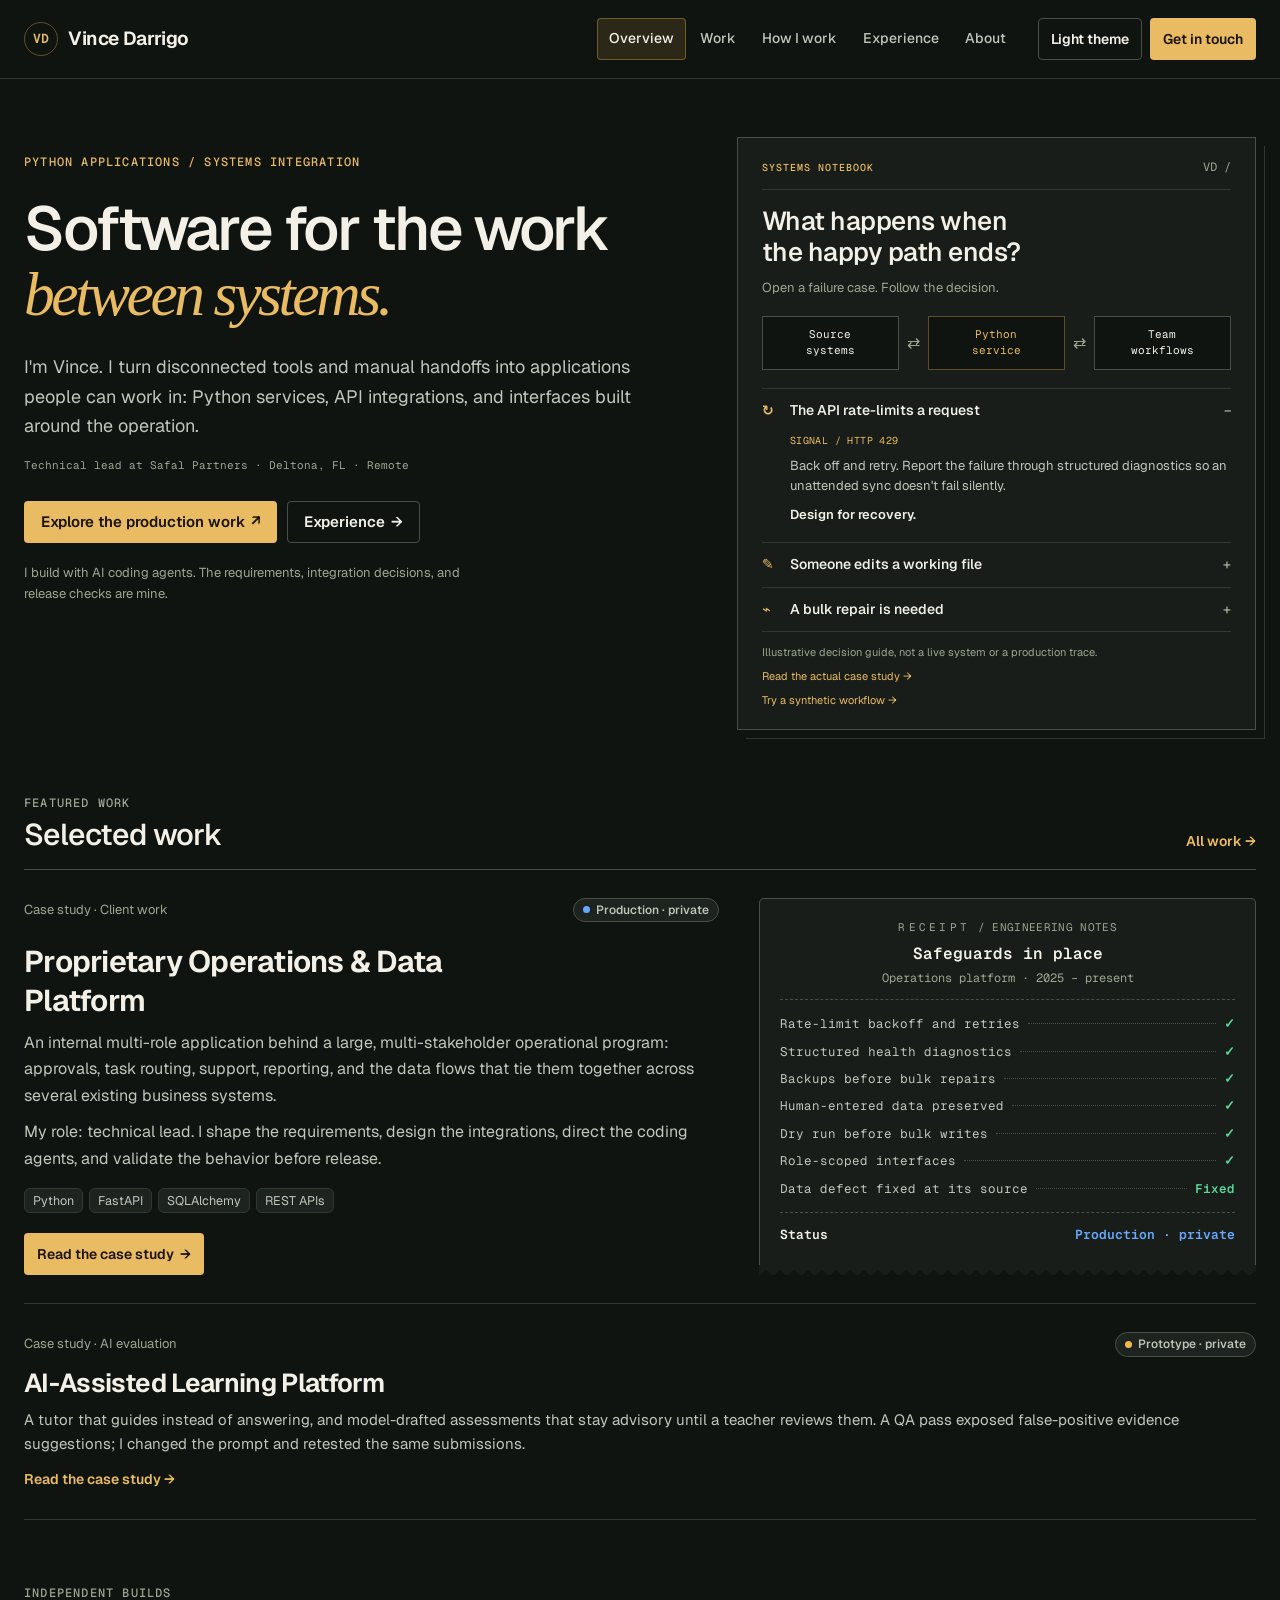
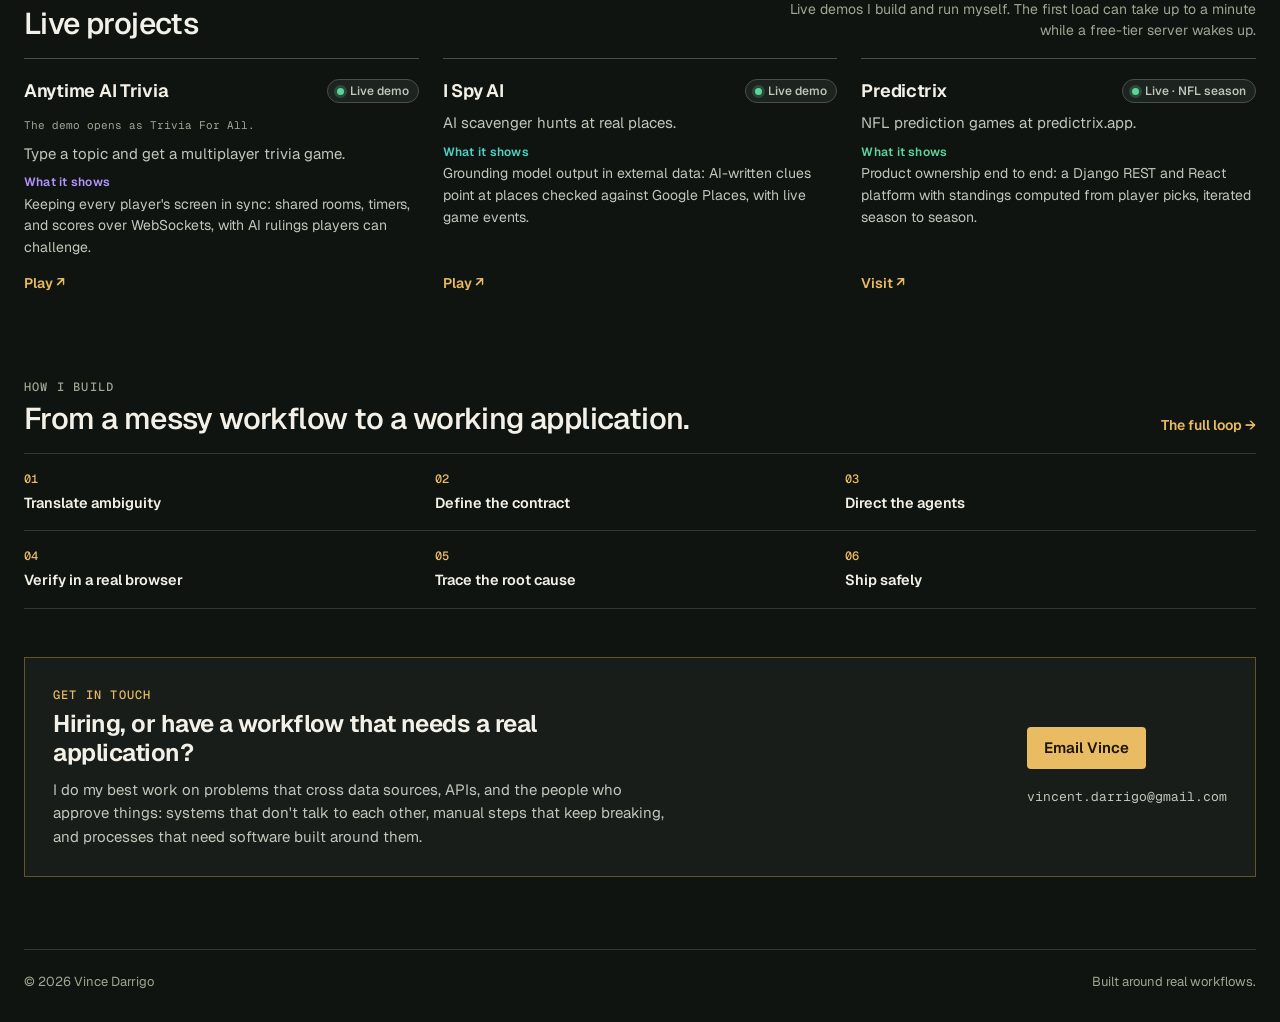
==== commit 3560a1c1: "Revamp portfolio with workflow lab and Gateway discovery" ====
--- a/index.html
+++ b/index.html
@@ -3,11 +3,11 @@
 <head>
 <meta charset="utf-8">
 <meta name="viewport" content="width=device-width, initial-scale=1">
-<title>Vince Darrigo · AI-Assisted Software Engineer</title>
-<meta name="description" content="Vince Darrigo directs Claude and other coding agents to build data-connected applications, then personally tests and owns what ships. Case studies, live demos, and experience.">
+<title>Vince Darrigo · Software &amp; Systems Integration</title>
+<meta name="description" content="Python applications, API integrations, and software for complex operational workflows. Explore Vince Darrigo’s case studies, live projects, and experience.">
 <meta property="og:type" content="website">
-<meta property="og:title" content="Vince Darrigo · AI-Assisted Software Engineer">
-<meta property="og:description" content="I direct AI agents to build software. I take responsibility for what ships. Case studies, live demos, and experience.">
+<meta property="og:title" content="Vince Darrigo · Software &amp; Systems Integration">
+<meta property="og:description" content="Software for the work between systems. Python applications, integrations, case studies, and live projects by Vince Darrigo.">
 <meta property="og:url" content="https://vincentdarrigo.github.io/portfolio/">
 <meta property="og:image" content="https://vincentdarrigo.github.io/portfolio/og.png">
 <meta name="twitter:card" content="summary_large_image">
@@ -16,6 +16,8 @@
 <link rel="preconnect" href="https://fonts.gstatic.com" crossorigin>
 <link rel="stylesheet" href="https://fonts.googleapis.com/css2?family=Geist:wght@400..700&family=Geist+Mono:wght@400..600&display=swap">
 <link rel="stylesheet" href="css/site.css">
+<link rel="stylesheet" href="css/features.css">
+<link rel="canonical" href="https://vincentdarrigo.github.io/portfolio/">
 <script>
   // Apply the saved theme before first paint so there's no flash.
   try { var t = localStorage.getItem('vd-theme'); if (t === 'light' || t === 'dark') document.documentElement.dataset.theme = t; } catch (e) {}
@@ -27,13 +29,13 @@
 
 <div class="shell">
 
-  <!-- ===================== Sidebar ===================== -->
-  <aside class="side">
+  <!-- ===================== Navigation ===================== -->
+  <header class="side">
     <a class="brand" href="#/" aria-label="Vince Darrigo, home">
       <span class="brand-mark" aria-hidden="true">VD</span>
       <span class="brand-name">Vince Darrigo</span>
     </a>
-    <p class="side-label">Engineering portfolio</p>
+
     <nav class="nav" aria-label="Sections">
       <a href="#/" data-nav="/">
         <svg viewBox="0 0 24 24" aria-hidden="true"><rect x="3" y="3" width="7" height="9" rx="1.5"/><rect x="14" y="3" width="7" height="5" rx="1.5"/><rect x="14" y="12" width="7" height="9" rx="1.5"/><rect x="3" y="16" width="7" height="5" rx="1.5"/></svg>
@@ -57,26 +59,16 @@
       </a>
     </nav>
 
-    <div class="side-foot">
-      <p class="side-tag">AI-assisted builds.<br>Human-verified results.</p>
-      <p class="side-blurb">Data-connected applications, integrations, and workflows for real operations.</p>
-      <p class="side-links">
-        <a href="mailto:vincent.darrigo@gmail.com">Email</a>
-        <a href="https://github.com/vincentdarrigo" target="_blank" rel="noopener">GitHub</a>
-        <a href="#/experience">Experience</a>
-      </p>
-    </div>
-  </aside>
-
-  <!-- ===================== Main ===================== -->
-  <div class="main-col">
-    <header class="topbar">
-      <p class="crumb"><span>Vince Darrigo</span><span class="crumb-sep">/</span><span id="crumb-here">Overview</span></p>
+
       <div class="topbar-actions">
         <button class="btn btn-ghost btn-sm" id="theme-toggle" type="button" aria-label="Switch to light theme"><svg class="tt-icon" viewBox="0 0 24 24" aria-hidden="true"><circle cx="12" cy="12" r="8"/><path d="M12 4a8 8 0 0 1 0 16z"/></svg><span class="tt-label">Light theme</span></button>
         <a class="btn btn-accent btn-sm" href="mailto:vincent.darrigo@gmail.com">Get in touch</a>
       </div>
-    </header>
+  </header>
+
+  <!-- ===================== Main ===================== -->
+  <div class="main-col">
+
 
     <main id="main" tabindex="-1">
 
@@ -84,43 +76,43 @@
       <section class="view overview" id="/" data-title="Overview">
         <div class="hero">
           <div class="hero-text">
-            <p class="eyebrow">AI-assisted software engineering · systems integration · hands-on validation</p>
-            <h1><span class="h1-line">I direct AI agents to build software.</span> <span class="h1-line">I take responsibility for what ships.</span></h1>
-            <p class="lede">I turn changing operational requirements into reliable applications: guiding Claude and other coding agents, connecting interfaces to real data services, and personally testing the state, edge cases, and recovery paths that make software dependable.</p>
+            <p class="eyebrow">Python applications / systems integration</p>
+            <h1>Software for the work <em>between systems.</em></h1>
+            <p class="lede">I'm Vince. I turn disconnected tools and manual handoffs into applications people can work in: Python services, API integrations, and interfaces built around the operation.</p>
+            <p class="hero-meta">Technical lead at Safal Partners · Deltona, FL · Remote</p>
             <div class="btn-row">
-              <a class="btn btn-accent" href="#/work">Explore my work <span aria-hidden="true">→</span></a>
-              <a class="btn btn-ghost" href="#/experience">Experience</a>
-              <a class="btn btn-ghost" href="mailto:vincent.darrigo@gmail.com">Contact me</a>
-            </div>
-          </div>
-          <p class="hero-meta">Remote · Deltona, FL · Updated Nov 2026</p>
-        </div>
-
-        <div class="proof">
-          <div class="proof-item">
-            <p class="proof-num" aria-hidden="true">01</p>
-            <h2>Built for real operations</h2>
-            <p>Privately deployed, multi-role applications connected to the business systems an operation already depends on.</p>
-            <a class="link-arrow" href="#/work/operations-platform">Flagship case study <span aria-hidden="true">→</span></a>
-          </div>
-          <div class="proof-item">
-            <p class="proof-num" aria-hidden="true">02</p>
-            <h2>Designed for failure</h2>
-            <p>Synchronization safeguards, structured diagnostics, retries with backoff, backups before bulk repairs, and data problems fixed at their source.</p>
-            <a class="link-arrow" href="#/work/operations-platform">See the safeguards <span aria-hidden="true">→</span></a>
-          </div>
-          <div class="proof-item">
-            <p class="proof-num" aria-hidden="true">03</p>
-            <h2>AI-assisted, personally validated</h2>
-            <p>Scoped instructions for coding agents, then hands-on validation of UI behavior and edge cases before release.</p>
-            <a class="link-arrow" href="#/how-i-work">How I work with Claude <span aria-hidden="true">→</span></a>
-          </div>
+              <a class="btn btn-accent" href="work/operations-platform/">Explore the production work <span aria-hidden="true">↗</span></a>
+              <a class="btn btn-ghost" href="#/experience">Experience <span aria-hidden="true">→</span></a>
+            </div>
+            <p class="hero-aside">I build with AI coding agents. The requirements, integration decisions, and release checks are mine.</p>
+          </div>
+          <section class="notebook" aria-labelledby="notebook-title">
+            <div class="notebook-top"><span class="eyebrow">Systems notebook</span><span class="notebook-mark" aria-hidden="true">VD /</span></div>
+            <h2 id="notebook-title">What happens when<br>the happy path ends?</h2>
+            <p class="notebook-intro">Open a failure case. Follow the decision.</p>
+            <div class="system-map" aria-label="A generic integration connects source systems, a Python service, and team workflows">
+              <span>Source<br>systems</span><b aria-hidden="true">⇄</b><span class="map-core">Python<br>service</span><b aria-hidden="true">⇄</b><span>Team<br>workflows</span>
+            </div>
+            <details class="failure-case" name="failure-case" open>
+              <summary><span class="case-symbol" aria-hidden="true">↻</span> The API rate-limits a request</summary>
+              <div class="failure-body"><p class="failure-signal">Signal / HTTP 429</p><p>Back off and retry. Report the failure through structured diagnostics so an unattended sync doesn't fail silently.</p><p class="failure-principle">Design for recovery.</p></div>
+            </details>
+            <details class="failure-case" name="failure-case">
+              <summary><span class="case-symbol" aria-hidden="true">✎</span> Someone edits a working file</summary>
+              <div class="failure-body"><p class="failure-signal">Constraint / human-entered data</p><p>Preserve manual entries during synchronization. Define which system owns each field before deciding what to update.</p><p class="failure-principle">Make ownership explicit.</p></div>
+            </details>
+            <details class="failure-case" name="failure-case">
+              <summary><span class="case-symbol" aria-hidden="true">⌁</span> A bulk repair is needed</summary>
+              <div class="failure-body"><p class="failure-signal">Boundary / before a write</p><p>Inspect a dry run before bulk updates. Back up files before repairs, then correct the upstream defect that caused the damage.</p><p class="failure-principle">Protect the recovery path.</p></div>
+            </details>
+            <p class="notebook-caption">Illustrative decision guide, not a live system or a production trace. <a href="work/operations-platform/">Read the actual case study →</a> <a href="#/lab">Try a synthetic workflow →</a></p>
+          </section>
         </div>
 
         <div class="section-head">
           <div>
             <p class="eyebrow eyebrow-muted">Featured work</p>
-            <h2>Case studies</h2>
+            <h2>Selected work</h2>
           </div>
           <a class="link-arrow" href="#/work">All work <span aria-hidden="true">→</span></a>
         </div>
@@ -132,7 +124,7 @@
             <p class="card-line">An internal multi-role application behind a large, multi-stakeholder operational program: approvals, task routing, support, reporting, and the data flows that tie them together across several existing business systems.</p>
             <p class="card-line">My role: technical lead. I shape the requirements, design the integrations, direct the coding agents, and validate the behavior before release.</p>
             <ul class="tags"><li>Python</li><li>FastAPI</li><li>SQLAlchemy</li><li>REST APIs</li></ul>
-            <a class="btn btn-accent btn-sm feature-cta" href="#/work/operations-platform">Read the case study <span aria-hidden="true">→</span></a>
+            <a class="btn btn-accent btn-sm feature-cta" href="work/operations-platform/">Read the case study <span aria-hidden="true">→</span></a>
           </div>
 
           <div class="receipt" aria-labelledby="receipt-title">
@@ -154,23 +146,24 @@
           </div>
         </div>
 
-        <a class="card card-row" href="#/work/learning-platform" style="--c: var(--c-amber)">
+        <a class="card card-row" href="work/learning-platform/" style="--c: var(--c-amber)">
           <div class="card-top"><span class="card-cat">Case study · AI evaluation</span><span class="pill pill-proto">Prototype · private</span></div>
           <h3>AI-Assisted Learning Platform</h3>
-          <p class="card-line">A tutor that guides instead of answering, and model-drafted assessments that stay advisory until a teacher reviews them. The interesting part was catching the model's loosely grounded evidence and correcting the prompt.</p>
+          <p class="card-line">A tutor that guides instead of answering, and model-drafted assessments that stay advisory until a teacher reviews them. A QA pass exposed false-positive evidence suggestions; I changed the prompt and retested the same submissions.</p>
           <span class="explore">Read the case study <span aria-hidden="true">→</span></span>
         </a>
 
         <div class="section-head">
           <div>
             <p class="eyebrow eyebrow-muted">Independent builds</p>
-            <h2>Public side projects</h2>
+            <h2>Live projects</h2>
           </div>
           <p class="section-note">Live demos I build and run myself. The first load can take up to a minute while a free-tier server wakes up.</p>
         </div>
         <div class="builds">
           <div class="build" style="--c: var(--c-violet)">
             <div class="card-top"><h3>Anytime AI Trivia</h3><span class="pill pill-live">Live demo</span></div>
+            <p class="build-demo-note">The demo opens as Trivia For All.</p>
             <p class="build-what">Type a topic and get a multiplayer trivia game.</p>
             <p class="build-lesson"><span>What it shows</span>Keeping every player's screen in sync: shared rooms, timers, and scores over WebSockets, with AI rulings players can challenge.</p>
             <a class="link-arrow" href="https://trivia-app-qgwf.onrender.com" target="_blank" rel="noopener" aria-label="Play Anytime AI Trivia (opens in a new tab)">Play <span aria-hidden="true">↗</span></a>
@@ -191,8 +184,8 @@
 
         <div class="section-head">
           <div>
-            <p class="eyebrow eyebrow-muted">How I work with Claude</p>
-            <h2>AI-assisted. Personally verified.</h2>
+            <p class="eyebrow eyebrow-muted">How I build</p>
+            <h2>From a messy workflow to a working application.</h2>
           </div>
           <a class="link-arrow" href="#/how-i-work">The full loop <span aria-hidden="true">→</span></a>
         </div>
@@ -201,7 +194,7 @@
           <li><span>02</span>Define the contract</li>
           <li><span>03</span>Direct the agents</li>
           <li><span>04</span>Verify in a real browser</li>
-          <li><span>05</span>Fix the system, not the symptom</li>
+          <li><span>05</span>Trace the root cause</li>
           <li><span>06</span>Ship safely</li>
         </ol>
 
@@ -228,14 +221,15 @@
           <p class="page-head-note">Client work is anonymized: no client names, data, screenshots, or private links. Each case study says what's in production, what's a prototype, and what you can check yourself.</p>
         </div>
 
+        <p class="lab-work-link">Want something inspectable? <a href="#/lab">Open the synthetic workflow lab →</a></p>
         <div class="cards cards-2">
-          <a class="card card-wide" href="#/work/operations-platform" style="--c: var(--c-blue)">
+          <a class="card card-wide" href="work/operations-platform/" style="--c: var(--c-blue)">
             <div class="card-top"><span class="card-cat">Case study · Client work · 2025 – present</span><span class="pill pill-prod">Production · private</span></div>
             <div class="card-title-row"><h2>Proprietary Operations &amp; Data Platform</h2><ul class="tags"><li>Python</li><li>FastAPI</li><li>SQLAlchemy</li><li>REST APIs</li></ul></div>
             <p class="card-line">An internal multi-role application for a large, multi-stakeholder operational program. Multi-source reconciliation, unattended synchronization with recovery, and permission-aware interfaces.</p>
             <span class="explore card-foot-solo">Read the case study <span aria-hidden="true">→</span></span>
           </a>
-          <a class="card card-wide" href="#/work/learning-platform" style="--c: var(--c-amber)">
+          <a class="card card-wide" href="work/learning-platform/" style="--c: var(--c-amber)">
             <div class="card-top"><span class="card-cat">Case study · AI evaluation</span><span class="pill pill-proto">Prototype · private</span></div>
             <div class="card-title-row"><h2>AI-Assisted Learning Platform</h2><ul class="tags"><li>FastAPI</li><li>React</li><li>TypeScript</li><li>PostgreSQL</li><li>OpenAI models</li></ul></div>
             <p class="card-line">An AI tutor that guides instead of answering, structured evaluation criteria, and model-drafted assessments that stay advisory until a teacher reviews them. Includes a prompt-evaluation failure and the correction.</p>
@@ -246,21 +240,22 @@
         <div class="section-head">
           <div>
             <p class="eyebrow eyebrow-muted">Independent builds</p>
-            <h2>Public side projects</h2>
+            <h2>Live projects</h2>
           </div>
           <p class="section-note">Live demos I build and run myself. The first load can take up to a minute while a free-tier server wakes up. Source code is private.</p>
         </div>
         <div class="builds builds-media">
           <div class="build" style="--c: var(--c-violet)">
-            <a class="shot-link" href="img/trivia.jpg" target="_blank" rel="noopener"><img src="img/trivia.jpg" width="1280" height="800" loading="lazy" alt="Anytime AI Trivia's start screen with four options: Host (AI Mode), Host (Local File), Join Game, and Watch Game."></a>
+            <a class="shot-link" href="img/trivia.jpg" target="_blank" rel="noopener"><img src="img/trivia.jpg" width="1792" height="942" loading="lazy" alt="The current Trivia For All start screen with four options: Host (AI Mode), Host (Local File), Join Game, and Watch Game."></a>
             <div class="card-top"><h3>Anytime AI Trivia</h3><span class="pill pill-live">Live demo</span></div>
+            <p class="build-demo-note">The demo opens as Trivia For All.</p>
             <p class="build-what">Type a topic and the AI builds a multiplayer trivia game on the spot.</p>
             <p class="build-lesson"><span>What it shows</span>Real-time state: rooms, synced timers, and a shared scoreboard over WebSockets. Players can challenge an AI ruling, and the reasoning is shown to the whole room.</p>
             <ul class="tags"><li>FastAPI</li><li>WebSockets</li><li>GPT-4o</li></ul>
             <a class="link-arrow" href="https://trivia-app-qgwf.onrender.com" target="_blank" rel="noopener" aria-label="Play Anytime AI Trivia (opens in a new tab)">Play <span aria-hidden="true">↗</span></a>
           </div>
           <div class="build" style="--c: var(--c-teal)">
-            <a class="shot-link" href="img/ispy.jpg" target="_blank" rel="noopener"><img src="img/ispy.jpg" width="1280" height="800" loading="lazy" alt="I Spy AI's mission setup screen: choose I Spy AI or I Spy A Pie, name a team, host or join a race, pick a city, number of locations, and difficulty, then generate a route."></a>
+            <a class="shot-link" href="img/ispy.jpg" target="_blank" rel="noopener"><img src="img/ispy.jpg" width="1280" height="720" loading="lazy" alt="I Spy AI's mission setup screen: choose I Spy AI or I Spy A Pie, name a team, host or join a race, pick a city, number of locations, and difficulty, then generate a route."></a>
             <div class="card-top"><h3>I Spy AI</h3><span class="pill pill-live">Live demo</span></div>
             <p class="build-what">Pick a city and the AI builds a scavenger hunt around real places.</p>
             <p class="build-lesson"><span>What it shows</span>A multi-API workflow: model-generated clues grounded by Google Places data, privacy blurring with Cloud Vision, and live game events over Socket.IO.</p>
@@ -268,9 +263,9 @@
             <a class="link-arrow" href="https://ai-mazing-race.onrender.com" target="_blank" rel="noopener" aria-label="Play I Spy AI (opens in a new tab)">Play <span aria-hidden="true">↗</span></a>
           </div>
           <div class="build" style="--c: var(--c-green)">
-            <a class="shot-link" href="img/predictrix.jpg" target="_blank" rel="noopener"><img src="img/predictrix.jpg" width="1280" height="800" loading="lazy" alt="The predictrix.app home page, offering the Predictrix Championship Series and Standalone Competitions."></a>
+            <a class="shot-link" href="img/predictrix.jpg" target="_blank" rel="noopener"><img src="img/predictrix.jpg" width="1280" height="720" loading="lazy" alt="The predictrix.app home page, offering the Predictrix Championship Series and Standalone Competitions."></a>
             <div class="card-top"><h3>Predictrix</h3><span class="pill pill-live">Live · NFL season</span></div>
-            <p class="build-what">NFL prediction games: weekly pick 'em and pick-by-pick draft predictions.</p>
+            <p class="build-what">NFL prediction games across a season-long championship and standalone competitions.</p>
             <p class="build-lesson"><span>What it shows</span>Product ownership end to end: data flows from player picks to computed standings, a public leaderboard with no sign-up, and steady iteration between seasons.</p>
             <ul class="tags"><li>Python</li><li>Django REST</li><li>React</li></ul>
             <a class="link-arrow" href="https://predictrix.app" target="_blank" rel="noopener" aria-label="Visit Predictrix (opens in a new tab)">Visit <span aria-hidden="true">↗</span></a>
@@ -302,6 +297,16 @@
         </dl>
 
         <figure class="flows">
+          <div class="flow-block">
+            <p class="flow-title">Data synchronization</p>
+            <ol class="flow">
+              <li>Several sources</li>
+              <li>Reconcile</li>
+              <li class="flow-gate">Dry run first</li>
+              <li>Two-way sync</li>
+              <li>Team working files</li>
+            </ol>
+          </div>
           <div class="flow-block">
             <p class="flow-title">AI-assisted support · in development</p>
             <ol class="flow">
@@ -313,16 +318,6 @@
               <li>Change is made</li>
             </ol>
           </div>
-          <div class="flow-block">
-            <p class="flow-title">Data synchronization</p>
-            <ol class="flow">
-              <li>Several sources</li>
-              <li>Reconcile</li>
-              <li class="flow-gate">Dry run first</li>
-              <li>Two-way sync</li>
-              <li>Team working files</li>
-            </ol>
-          </div>
           <figcaption>Simplified and generic: no client systems, identifiers, or data. The support flow shows the approval boundary as designed.</figcaption>
         </figure>
 
@@ -401,7 +396,7 @@
             <li><span class="pill pill-req">On request</span><span>I'm glad to walk through the design decisions (synchronization, recovery, data protection, and approvals) in an interview.</span></li>
           </ul>
         </div>
-        <nav class="study-nav" aria-label="More work"><a href="#/work">All work</a><a href="#/work/learning-platform">Next: AI-Assisted Learning Platform <span aria-hidden="true">→</span></a></nav>
+        <nav class="study-nav" aria-label="More work"><a href="#/work">All work</a><a href="work/learning-platform/">Next: AI-Assisted Learning Platform <span aria-hidden="true">→</span></a></nav>
       </article>
 
       <!-- ===================== Case study: learning platform ===================== -->
@@ -457,6 +452,13 @@
           <p class="callout-label">Evaluating and correcting the model</p>
           <p>An early QA pass found that the model's evidence suggestions were often false positives: it matched a student's general impression instead of observable behavior. I rewrote the prompt to ground each suggestion in an explicit checklist of observable behaviors for that criterion and to name the specific behavior it matched. A small read-only retest on the same submissions showed fewer false positives without losing the genuine match, and the teacher's review stays the final word.</p>
         </div>
+
+        <section class="eval-example" aria-labelledby="eval-example-title">
+          <p class="eyebrow">Invented example / no model call</p><h2 id="eval-example-title">What counts as evidence?</h2>
+          <p>This illustrates the distinction behind the prompt correction. It is not a real student's work or a recorded evaluation result.</p>
+          <div class="eval-pair"><div><h3>A vague claim</h3><blockquote>“I checked the answer. It looks right.”</blockquote><p>This does not name an observable checking action. A model should not infer one from confidence.</p></div><div><h3>An observable action</h3><blockquote>“I compared the date with the museum catalogue and corrected the year in my draft.”</blockquote><p>The statement names what was checked, how, and what changed. A teacher still makes the judgment.</p></div></div>
+          <details><summary>Inspect the illustrative instruction</summary><pre>Suggest evidence only when a quoted conversation turn names an observable action for the criterion. Cite the turn and the action. If the behavior is absent or ambiguous, return insufficient evidence. Do not infer verification from a general claim of confidence.</pre></details>
+        </section>
 
         <div class="evidence">
           <h2>What you can check</h2>
@@ -465,15 +467,37 @@
             <li><span class="pill pill-req">On request</span><span>Details are available on request, including how the evaluation criteria and prompts are structured.</span></li>
           </ul>
         </div>
-        <nav class="study-nav" aria-label="More work"><a href="#/work/operations-platform"><span aria-hidden="true">←</span> Operations &amp; Data Platform</a><a href="#/work">All work <span aria-hidden="true">→</span></a></nav>
+        <nav class="study-nav" aria-label="More work"><a href="work/operations-platform/"><span aria-hidden="true">←</span> Operations &amp; Data Platform</a><a href="#/work">All work <span aria-hidden="true">→</span></a></nav>
       </article>
+
+      <!-- ===================== Independent synthetic reference ===================== -->
+      <section class="view" id="/lab" data-title="Workflow lab">
+        <a class="back" href="#/work">← All work</a>
+        <div class="page-head"><div><p class="eyebrow">Independent reference example / synthetic data</p><h1>Break a workflow.<br>Inspect the recovery.</h1></div></div>
+        <p class="lede">A small, executable model of field ownership, dry runs, and recovery. Choose a failure, inspect the proposed write, then decide what happens next.</p>
+        <p class="lab-disclosure">All records are invented. Everything runs in this browser. This is an independent teaching example, not client code, a production trace, or evidence that every safeguard below exists in the private platform.</p>
+        <div id="workflow-lab" class="lab-interactive">
+          <fieldset class="lab-scenarios"><legend>Choose a failure</legend>
+            <label><input type="radio" name="lab-case" value="manual" checked><span>A person edits a file<small>Preserve human-owned fields</small></span></label>
+            <label><input type="radio" name="lab-case" value="rate"><span>The API returns 429<small>Refuse writes until a retry succeeds</small></span></label>
+            <label><input type="radio" name="lab-case" value="repair"><span>A record needs repair<small>Back up, change, and restore</small></span></label>
+          </fieldset>
+          <div class="lab-toolbar"><button id="lab-preview" class="btn btn-accent" type="button">Preview the change</button><button id="lab-apply" class="btn btn-ghost" type="button" disabled>Apply proposal</button><button id="lab-edit" class="btn btn-ghost" type="button" disabled>Edit after preview</button><button id="lab-restore" class="btn btn-ghost" type="button" hidden disabled>Restore backup</button><button id="lab-reset" class="btn btn-ghost" type="button">Reset example</button></div>
+          <p id="lab-status" class="lab-status" role="status">Ready to preview. Nothing has changed.</p>
+          <div class="lab-records"><section><h2>Before</h2><pre id="lab-before"></pre></section><section><h2>Proposed write</h2><pre id="lab-proposal"></pre></section><section><h2>Current record</h2><pre id="lab-current"></pre></section></div>
+          <div class="lab-trace"><h2>Decision trace</h2><ol id="lab-events"></ol></div>
+          <div class="btn-row"><button id="lab-download" class="btn btn-ghost" type="button">Download this run as JSON ↓</button><a class="link-arrow" href="js/workflow-engine.js" target="_blank" rel="noopener">Inspect the model's source ↗</a></div>
+        </div>
+        <noscript><p class="callout">JavaScript powers the executable example. The policy is simple: preview status changes, preserve human-owned notes, retry a failed read before offering a write, and save a backup before a repair. The source is available below.</p><a href="js/workflow-engine.js">Read the example source</a></noscript>
+        <div class="callout"><p class="callout-label">A limitation worth looking at</p><p>The revision check refuses a stale proposal; it does not merge simultaneous changes. A real service also needs durable storage, authentication, idempotency, retry limits, and transaction boundaries. An in-memory backup disappears when the page closes.</p></div>
+      </section>
 
       <!-- ===================== How I work ===================== -->
       <section class="view" id="/how-i-work" data-title="How I work">
         <div class="page-head">
           <div>
-            <p class="eyebrow">How I work with Claude</p>
-            <h1>AI-assisted. Personally verified.</h1>
+            <p class="eyebrow">How I build</p>
+            <h1>From a messy workflow to a working application.</h1>
           </div>
           <p class="page-head-note">Coding agents write a lot of my code. I'm accountable for all of it. This is the loop I work to.</p>
         </div>
@@ -505,7 +529,7 @@
           </li>
           <li class="step">
             <p class="step-num">05</p>
-            <h2>Fix the system, not the symptom</h2>
+            <h2>Trace the root cause</h2>
             <p>Reproduce the problem, trace it across interface, services, and data, correct the code, prompt, or design that caused it, then retest.</p>
             <p class="step-out">Root cause fixed</p>
           </li>
@@ -520,7 +544,7 @@
         <div class="section-head"><div><p class="eyebrow eyebrow-muted">Modeling</p><h2>Data relationships across systems</h2></div></div>
         <div class="panel datamodel">
           <p>Much of my work is deciding how things relate when they live in different systems. The same person, assignment, or item can appear in several places under different identifiers. I map those entities and their relationships, decide which system owns each piece of data, build crosswalks between identifiers, and model who can see or change what. Then I expose all of it through application workflows instead of shared spreadsheets.</p>
-          <p>This is application-level data modeling rather than formal ontology or knowledge-graph work, but the core questions are the same: what is this thing, how does it relate to the others, and who is allowed to change it?</p>
+          <p>The useful questions are concrete: which record is this, which system owns it, and who is allowed to change it?</p>
         </div>
 
         <div class="section-head"><div><p class="eyebrow eyebrow-muted">About the evidence</p><h2>What the labels mean</h2></div></div>
@@ -535,7 +559,7 @@
 
         <div class="callout">
           <p class="callout-label">This site, for example</p>
-          <p>Written with Claude Code, checked in a real browser by Codex at laptop and phone sizes, then reviewed by me before it went live. Same loop, smaller stakes.</p>
+          <p>This portfolio uses plain HTML, CSS, and JavaScript. The interactive notebook is an illustration; the case studies distinguish production work from prototypes and describe what can be reviewed publicly.</p>
         </div>
       </section>
 
@@ -548,7 +572,7 @@
           </div>
           <div class="page-head-side">
             <p class="page-head-note">6+ years in solution architecture and engineering roles, growing from workflow and integration design into AI-assisted, full-stack development.</p>
-            <a class="btn btn-ghost btn-sm" href="mailto:vincent.darrigo@gmail.com?subject=R%C3%A9sum%C3%A9%20request">Request a PDF résumé</a>
+            <a class="btn btn-ghost btn-sm" href="downloads/vince-darrigo-resume.pdf" download>Download résumé PDF ↓</a>
           </div>
         </div>
 
@@ -559,14 +583,15 @@
               <h2>Senior Data Specialist | Technical Lead</h2>
               <p class="role-org">Safal Partners</p>
               <ul>
+                <li>After building the original workflow automations, identified the need for a scalable application and independently initiated its development.</li>
                 <li>Technical lead for the custom software and operations automation behind a large, multi-stakeholder operational program: a multi-role application for approvals, task routing, support, and reporting, integrated with existing business systems through Python services and APIs.</li>
                 <li>Use Claude and other AI coding agents to implement and refine features; translate shifting requirements into detailed instructions, personally validate UI behavior and edge cases, and troubleshoot frontend/backend interactions.</li>
-                <li>Built a mid-cycle reconciliation workflow during a live cycle, combining distinct data sources into team working files with bidirectional synchronization and safeguards against stale-write conflicts.</li>
-                <li>Engineered unattended data synchronization with automatic rate-limit backoff, structured health diagnostics, reversible bulk writes, and protection of user-entered information.</li>
+                <li>Built a mid-cycle reconciliation workflow during a live cycle, combining distinct data sources into team working files kept in two-way sync with the central record.</li>
+                <li>Engineered unattended data synchronization with automatic rate-limit backoff, structured health diagnostics, and protection of user-entered information; bulk writes run as a dry run first, and repairs back up each file before changing it.</li>
                 <li>Diagnosed a live data-integrity issue, reconstructed the affected records from cloud revision history, and eliminated the originating template defect.</li>
                 <li>Developed a more scalable database-backed platform with PostgreSQL, versioned migrations, and automated tests, and demonstrated it to stakeholders, which opened discussions about expanding the platform's responsibilities.</li>
               </ul>
-              <a class="link-arrow" href="#/work/operations-platform">Case study <span aria-hidden="true">→</span></a>
+              <a class="link-arrow" href="work/operations-platform/">Case study <span aria-hidden="true">→</span></a>
             </div>
           </li>
           <li class="role">
@@ -614,7 +639,7 @@
           </div>
           <div class="panel skill">
             <h3>Reliability &amp; delivery</h3>
-            <ul class="tags"><li>UI testing</li><li>State &amp; sync design</li><li>Conflict safeguards</li><li>Logging</li><li>Retries / backoff</li><li>Validation</li><li>Git / GitHub</li><li>Render</li><li>Alembic</li></ul>
+            <ul class="tags"><li>UI testing</li><li>State &amp; sync design</li><li>Dry runs &amp; backups</li><li>Logging</li><li>Retries / backoff</li><li>Validation</li><li>Git / GitHub</li><li>Render</li><li>Alembic</li></ul>
           </div>
         </div>
 
@@ -646,36 +671,53 @@
           </div>
 
           <div class="about-side">
-            <div class="retro">
-              <p class="retro-tape" aria-hidden="true"><span>Under construction</span></p>
-              <p class="eyebrow">Side quest</p>
-              <h2>Vince's Vault</h2>
-              <p>Before this site there was Vince's Vault: a working Windows 95 desktop with a boot screen, an instant-messenger welcome show, Minesweeper, Winamp, a dial-up BBS, and a GW-BASIC interpreter. It's still there. It's also still under construction.</p>
-              <a class="btn btn-retro" href="retro/" target="_blank" rel="noopener">Boot up Vince's Vault <span aria-hidden="true">↗</span></a>
-              <p class="retro-note">Best on a laptop, sound on.</p>
-            </div>
-
             <div class="panel contact">
               <h2>Get in touch</h2>
               <ul>
                 <li><span>Email</span><a href="mailto:vincent.darrigo@gmail.com">vincent.darrigo@gmail.com</a></li>
                 <li><span>GitHub</span><a href="https://github.com/vincentdarrigo" target="_blank" rel="noopener">github.com/vincentdarrigo</a></li>
-                <li><span>Résumé</span><a href="mailto:vincent.darrigo@gmail.com?subject=R%C3%A9sum%C3%A9%20request">Request a PDF by email</a></li>
+                <li><span>Résumé</span><a href="downloads/vince-darrigo-resume.pdf" download>Download PDF ↓</a></li>
               </ul>
             </div>
-          </div>
-        </div>
+            <div class="about-easter-egg">
+              <a id="gateway-trigger" class="gateway-trigger" href="retro/" aria-label="Inspect the old Gateway computer">
+                <img src="img/gateway.png" width="80" height="80" loading="lazy" alt="Beige Gateway computer with a cow-spotted tower">
+                <span class="gateway-hint">There's something on this disk.</span>
+              </a>
+            </div>
+          </div>
+        </div>
+      </section>
+
+      <section class="view" id="/not-found" data-title="Page not found" hidden>
+        <div class="page-head"><div><p class="eyebrow">Unknown route</p><h1>That page isn't here.</h1></div></div>
+        <p class="lede">Try the work index, or head back to the overview.</p>
+        <div class="btn-row"><a class="btn btn-accent" href="#/work">Explore the work</a><a class="btn btn-ghost" href="#/">Overview</a></div>
       </section>
 
     </main>
 
     <footer class="foot">
       <p>© 2026 Vince Darrigo</p>
-      <p>Built with Claude Code, QA'd by Codex, verified by me.</p>
+      <p>Built around real workflows.</p>
     </footer>
   </div>
 </div>
 
+
+<dialog id="gateway-dialog" class="gateway-dialog" aria-labelledby="gateway-title" aria-describedby="gateway-description">
+  <button type="button" id="gateway-close" class="gateway-close" aria-label="Close computer preview" autofocus>×</button>
+  <h2 id="gateway-title">Vince's Vault</h2>
+  <p id="gateway-description">Click the computer to boot the desktop.</p>
+  <a class="gateway-launch" href="retro/" aria-label="Boot Vince's Vault">
+    <img src="img/gateway.png" width="600" height="600" alt="Boot the cow-spotted Gateway computer">
+  </a>
+  <p class="gateway-dismiss">Escape or click outside to put it away.</p>
+</dialog>
+
 <script src="js/site.js"></script>
+<script src="js/workflow-engine.js"></script>
+<script src="js/workflow-lab.js"></script>
+<script src="js/gateway.js"></script>
 </body>
 </html>
--- a/css/site.css
+++ b/css/site.css
@@ -660,3 +660,132 @@
   .card { transition: none; }
   .card:hover { transform: none; }
 }
+
+/* Editorial shell: the available width belongs to the work. */
+:root { --radius: 5px; --radius-sm: 4px; --bg: #101411; --bg-side: #101411; --panel: #181d19; --panel-2: #1d231e; --line: #30392f; --line-2: #465144; --text: #f3f1e7; --text-2: #c0c7ba; --text-3: #9ca792; --accent: #e9bb62; --accent-text: #e9bb62; }
+:root[data-theme="light"] { --bg: #f4f1e8; --bg-side: #f4f1e8; --panel: #fffcf4; --panel-2: #eae8dc; --line: #d7d5c7; --line-2: #adaf9c; --text: #222a20; --text-2: #48523f; --text-3: #626b56; --accent-text: #77500b; }
+.shell { display: block; }
+.side { position: sticky; height: auto; z-index: 10; padding: 18px max(24px, calc((100vw - 1280px) / 2)); flex-direction: row; align-items: center; gap: 20px; overflow: visible; border-right: 0; border-bottom: 1px solid var(--line); background: var(--bg); }
+.brand { padding: 0; flex: none; }
+.brand-mark { background: transparent; color: var(--accent-text); border: 1px solid var(--accent-line); border-radius: 50%; }
+.nav { margin-left: auto; flex-direction: row; gap: 2px; }
+.nav a { padding: 9px 11px; font-size: 14px; }
+.nav svg { display: none; }
+.topbar-actions { display: flex; gap: 8px; }
+.side-label, .side-foot, .topbar { display: none; }
+main { max-width: 1328px; margin: 0 auto; padding: 58px 24px 72px; }
+.foot { max-width: 1280px; width: calc(100% - 48px); margin: 0 auto; padding: 22px 0 30px; }
+.foot a { color: var(--text-2); text-underline-offset: 4px; }
+h1 { font-size: clamp(34px, 4.5vw, 62px); font-weight: 550; line-height: 1.07; letter-spacing: -.045em; }
+.hero { display: grid; grid-template-columns: minmax(0, 1.25fr) minmax(0, 1fr); gap: clamp(28px, 5vw, 80px); align-items: start; }
+.hero-text { min-width: 0; max-width: none; padding-top: 16px; }
+.hero h1 { font-size: clamp(42px, 4.8vw, 72px); max-width: 15ch; margin-top: 24px; text-wrap: initial; }
+.hero h1 em { font-family: Georgia, 'Times New Roman', serif; font-weight: 400; color: var(--accent-text); letter-spacing: -.055em; }
+.hero .lede { margin-top: 24px; max-width: 51ch; font-size: 18px; line-height: 1.65; }
+.hero-meta { margin-top: 16px; padding: 0; font-family: var(--mono); font-size: 11px; line-height: 1.6; }
+.hero-aside { margin-top: 20px; max-width: 53ch; font-size: 13px; line-height: 1.6; color: var(--text-3); }
+.hero .btn-row { margin-top: 26px; }
+.btn { min-height: 42px; justify-content: center; }
+.btn-accent { box-shadow: none; }
+.btn-ghost { background: transparent; }
+.notebook { padding: 24px; border: 1px solid var(--line-2); background: var(--panel); box-shadow: 8px 8px 0 var(--bg), 9px 9px 0 var(--line); }
+.notebook-top { display: flex; align-items: center; justify-content: space-between; padding-bottom: 18px; border-bottom: 1px solid var(--line); gap: 12px; }
+.notebook-top .eyebrow { font-size: 10px; }
+.notebook-mark { color: var(--text-3); font-family: var(--mono); font-size: 12px; }
+.notebook h2 { margin-top: 22px; font-size: clamp(23px, 2.4vw, 30px); font-weight: 550; }
+.notebook-intro { margin-top: 10px; color: var(--text-3); font-size: 13px; }
+.system-map { display: grid; grid-template-columns: 1fr auto 1fr auto 1fr; gap: 8px; align-items: center; padding: 23px 0; font: 11px/1.45 var(--mono); text-align: center; }
+.system-map span { padding: 10px 4px; border: 1px solid var(--line-2); background: var(--bg); }
+.system-map .map-core { color: var(--accent-text); border-color: var(--accent-line); }
+.system-map b { color: var(--text-3); font-size: 16px; font-weight: 400; }
+.failure-case { border-top: 1px solid var(--line); }
+.failure-case summary { padding: 13px 0; cursor: pointer; font-size: 14px; font-weight: 550; list-style: none; display: flex; align-items: baseline; gap: 10px; }
+.failure-case summary::-webkit-details-marker { display: none; }
+.failure-case summary::after { content: '+'; margin-left: auto; color: var(--text-3); }
+.failure-case[open] summary::after { content: '−'; }
+.case-symbol { width: 18px; flex: none; color: var(--accent-text); }
+.failure-body { padding: 0 0 16px 28px; font-size: 13px; line-height: 1.6; color: var(--text-2); }
+.failure-signal { margin-bottom: 8px; font: 10px/1.5 var(--mono); color: var(--accent-text); text-transform: uppercase; letter-spacing: .04em; }
+.failure-principle { margin-top: 8px; color: var(--text); font-weight: 600; }
+.notebook-caption { padding-top: 16px; border-top: 1px solid var(--line); font-size: 11px; line-height: 1.6; color: var(--text-3); }
+.notebook-caption a { display: block; color: var(--accent-text); margin-top: 6px; text-decoration: none; }
+.section-head { margin-top: 64px; }
+.section-head h2 { font-size: clamp(23px, 2.4vw, 30px); font-weight: 550; }
+.feature { padding: 28px 0; background: transparent; border-radius: 0; border: 0; border-top: 1px solid var(--line-2); border-bottom: 1px solid var(--line); gap: 40px; }
+.feature h3 { margin-top: 20px; font-size: 30px; max-width: 25ch; }
+.feature .card-line { font-size: 16px; line-height: 1.65; max-width: 62ch; }
+.receipt { --paper: var(--panel); --paper-line: var(--line-2); }
+.receipt-kicker::after { content: ' / engineering notes'; letter-spacing: .03em; }
+.card-row { margin-top: 0; border: 0; border-bottom: 1px solid var(--line); background: transparent; border-radius: 0; padding: 28px 0; }
+.card-row h3 { font-size: 26px; }
+.builds { gap: 24px; }
+.build { border: 0; border-top: 1px solid var(--line-2); border-radius: 0; padding: 20px 0; background: transparent; }
+.builds-media .shot-link { margin: 0 0 14px; }
+.builds-media img { object-fit: cover; }
+.loop { grid-template-columns: repeat(3,minmax(0,1fr)); gap: 0; border-top: 1px solid var(--line); }
+.loop li { border: 0; border-bottom: 1px solid var(--line); border-radius: 0; background: transparent; padding: 18px 16px 18px 0; }
+.page-head { margin-bottom: 36px; }
+.page-head-note { max-width: 52ch; }
+.study { max-width: 1100px; margin: 0 auto; }
+.study h1 { max-width: 24ch; }
+.tiles { gap: 0 32px; }
+.tile { border: 0; border-top: 1px solid var(--line); border-radius: 0; background: transparent; padding: 22px 0; }
+.steps { gap: 0 32px; counter-reset: steps; }
+.step { border: 0; border-top: 1px solid var(--line); border-radius: 0; padding: 24px 0; background: transparent; }
+.retro-tape { background: var(--accent-soft); border-bottom: 1px solid var(--accent-line); }
+.retro-tape span { background: transparent; color: var(--accent-text); }
+.cta { border-radius: 0; background: var(--panel); }
+@media (max-width: 1100px) {
+  .side { flex-wrap: wrap; gap: 12px; padding: 14px 24px; }
+  .brand { margin-right: auto; }
+  .nav { order: 3; margin: 0; width: 100%; justify-content: space-between; }
+  .nav a { flex: 1; justify-content: center; }
+  .hero { gap: 32px; }
+  .hero h1 { font-size: 56px; }
+  .feature { grid-template-columns: minmax(0,7fr) minmax(0,5fr); gap: 24px; }
+  .about-grid { grid-template-columns: minmax(0,1.15fr) minmax(0,1fr); }
+}
+@media (max-width: 760px) {
+  main { padding: 30px 20px 48px; }
+  .side { padding: 12px 20px 8px; }
+  .brand-name { font-size: 16px; }
+  .brand-mark { width: 28px; height: 28px; }
+  .hero { grid-template-columns: minmax(0,1fr); gap: 32px; }
+  .hero-text { padding-top: 0; }
+  .hero h1 { max-width: 16ch; font-size: clamp(42px,8vw,58px); margin-top: 18px; }
+  .hero .lede { font-size: 17px; margin-top: 20px; }
+  .hero .eyebrow { font-size: 10px; }
+  .notebook { box-shadow: 4px 4px 0 var(--bg),5px 5px 0 var(--line); }
+  .feature { grid-template-columns: minmax(0,1fr); }
+  .feature h3 { font-size: 26px; }
+  .about-grid { grid-template-columns: minmax(0,1fr); }
+  .loop { grid-template-columns: repeat(2,minmax(0,1fr)); }
+  .section-head { margin-top: 44px; }
+  .foot { width: calc(100% - 40px); }
+  .study-nav { flex-wrap: wrap; }
+}
+@media (max-width: 640px) {
+  .nav { flex-wrap: nowrap; gap: 0; overflow: visible; padding: 0; }
+  .nav a { padding: 8px 2px; font-size: 11px; min-height: 38px; }
+  .topbar-actions .btn { min-height: 34px; font-size: 12px; padding: 7px 8px; }
+  #theme-toggle { padding: 7px 8px; }
+  .notebook { padding: 20px; }
+  .system-map { font-size: 10px; gap: 6px; }
+  .hero .btn-row { align-items: stretch; }
+  .hero .btn-row .btn { white-space: normal; text-align: center; }
+  .hero-meta { max-width: 38ch; }
+  .facts { grid-template-columns: minmax(0,1fr); }
+}
+@media print {
+  :root { --bg: #fff; --text: #111; --text-2: #333; --text-3: #444; --panel: #fff; --accent-text: #333; }
+  .side, .foot, .role-body .link-arrow, .page-head-side .btn, .notebook { display: none; }
+  main { max-width: none; padding: 0; }
+  .role { break-inside: avoid; }
+}
+
+.notebook { padding: 20px 24px; }
+.notebook-top { padding-bottom: 12px; }
+.notebook h2 { margin-top: 16px; font-size: 26px; }
+.system-map { padding: 18px 0; }
+.failure-case summary { padding: 11px 0; }
+.notebook-caption { padding-top: 12px; }
--- a/css/features.css
+++ b/css/features.css
@@ -0,0 +1,52 @@
+/* Progressive enhancements and the independent workflow reference. */
+.about-easter-egg { display: flex; justify-content: flex-end; margin-top: 32px; }
+.gateway-trigger { position: relative; display: block; width: 80px; height: 80px; border-radius: 10px; transition: transform 180ms ease, box-shadow 180ms ease; }
+.gateway-trigger img { display: block; width: 100%; height: 100%; border-radius: inherit; }
+.gateway-trigger:hover, .gateway-trigger:focus-visible { transform: translateY(-4px) rotate(-3deg); box-shadow: 0 6px 28px #d6a34233; }
+.gateway-hint { position: absolute; right: 0; bottom: calc(100% + 12px); width: max-content; max-width: 220px; padding: 8px 12px; font: 11px/1.4 var(--mono); background: var(--panel); border: 1px solid var(--line-2); color: var(--text-2); opacity: 0; pointer-events: none; transition: opacity 140ms; }
+.gateway-trigger:is(:hover,:focus-visible) .gateway-hint { opacity: 1; }
+.gateway-open { overflow: hidden; }
+.gateway-dialog { width: min(570px,calc(100vw - 32px)); max-height: calc(100dvh - 32px); padding: 24px 20px 16px; overflow: auto; color: #eee8d5; background: #080909; border: 1px solid #7c6031; border-radius: 12px; box-shadow: 0 30px 120px #0009; text-align: center; }
+.gateway-dialog::backdrop { background: #050706c9; backdrop-filter: blur(7px); }
+.gateway-dialog[open] { animation: gateway-pop 180ms ease-out; }
+.gateway-dialog h2 { font-size: 22px; margin-right: 30px; }
+.gateway-dialog p { font: 12px/1.6 var(--mono); color: #c0b9a5; margin-top: 8px; }
+.gateway-close { position: absolute; right: 12px; top: 12px; width: 36px; height: 36px; border: 1px solid #655837; background: #191810; color: #fff2d1; border-radius: 50%; font: 24px/1 system-ui; cursor: pointer; }
+.gateway-launch { display: block; margin-top: 12px; border-radius: 8px; }
+.gateway-launch img { display: block; width: 100%; height: auto; max-height: calc(100dvh - 200px); object-fit: contain; }
+.gateway-dismiss { font-size: 10px !important; }
+@keyframes gateway-pop { from { opacity: 0; transform: translateY(12px) scale(.96); } to { opacity: 1; transform: none; } }
+.lab-disclosure { max-width: 82ch; margin-top: 18px; color: var(--text-3); font-size: 13px; line-height: 1.7; }
+.lab-interactive { display: none; }
+.js .lab-interactive { display: block; }
+.lab-scenarios { padding: 0; border: 0; margin: 32px 0 20px; display: grid; grid-template-columns: repeat(3,minmax(0,1fr)); gap: 12px; }
+.lab-scenarios legend { margin-bottom: 12px; font: 12px/1.5 var(--mono); color: var(--text-3); }
+.lab-scenarios label { display: flex; align-items: flex-start; gap: 10px; padding: 18px; border: 1px solid var(--line-2); cursor: pointer; }
+.lab-scenarios label:has(input:checked) { border-color: var(--accent-text); background: var(--accent-soft); }
+.lab-scenarios input { accent-color: var(--accent-text); margin-top: 5px; }
+.lab-scenarios small { display: block; margin-top: 5px; font-size: 12px; color: var(--text-3); }
+.lab-toolbar { display: flex; flex-wrap: wrap; gap: 8px; }
+.lab-toolbar .btn { font-size: 13px; white-space: normal; }
+.btn:disabled { opacity: .45; cursor: not-allowed; filter: none; }
+.lab-status { margin: 20px 0; padding: 14px 18px; border-left: 3px solid var(--accent-text); background: var(--panel); min-height: 52px; }
+.lab-records { display: grid; grid-template-columns: repeat(3,minmax(0,1fr)); gap: 18px; }
+.lab-records section { min-width: 0; border-top: 1px solid var(--line-2); padding-top: 16px; }
+.lab-records h2 { font-size: 17px; }
+.lab-records pre, .eval-example pre { padding: 16px; margin: 12px 0 0; background: var(--panel); font: 12px/1.8 var(--mono); white-space: pre-wrap; overflow-wrap: anywhere; color: var(--text-2); }
+.lab-trace { margin-top: 28px; }
+.lab-trace h2 { font-size: 19px; }
+.lab-trace ol { list-style: decimal; padding-left: 24px; margin-top: 12px; display: grid; gap: 10px; color: var(--text-2); font: 13px/1.7 var(--mono); }
+.lab-work-link { margin: -8px 0 24px; font-size: 14px; color: var(--text-2); }
+.lab-work-link a { color: var(--accent-text); }
+.build-demo-note { font: 11px/1.5 var(--mono); color: var(--text-3); margin-top: 6px; }
+.eval-example { margin-top: 32px; padding: 24px; border: 1px solid var(--line-2); background: var(--panel); }
+.eval-example h2 { margin: 8px 0 12px; }
+.eval-example p { color: var(--text-2); }
+.eval-pair { display: grid; grid-template-columns: repeat(2,minmax(0,1fr)); gap: 28px; margin: 24px 0; }
+.eval-pair blockquote { margin: 12px 0; padding-left: 14px; border-left: 2px solid var(--accent-text); font: italic 19px/1.6 Georgia,serif; }
+.eval-pair p { font-size: 14px; }
+.eval-example summary { cursor: pointer; padding: 8px 0; color: var(--accent-text); font-size: 14px; }
+::view-transition-old(root), ::view-transition-new(root) { animation-duration: 160ms; }
+@media (max-width: 760px) { .lab-scenarios, .lab-records, .eval-pair { grid-template-columns: minmax(0,1fr); } .about-easter-egg { margin-top: 24px; } .gateway-dialog { padding: 22px 16px 14px; } }
+@media (prefers-reduced-motion: reduce) { .gateway-trigger, .gateway-hint { transition: none; } .gateway-trigger:is(:hover,:focus-visible) { transform: none; } .gateway-dialog[open] { animation: none; } ::view-transition-old(root), ::view-transition-new(root) { animation: none; } }
+@media print { .about-easter-egg, .gateway-dialog, .lab-toolbar { display: none !important; } }
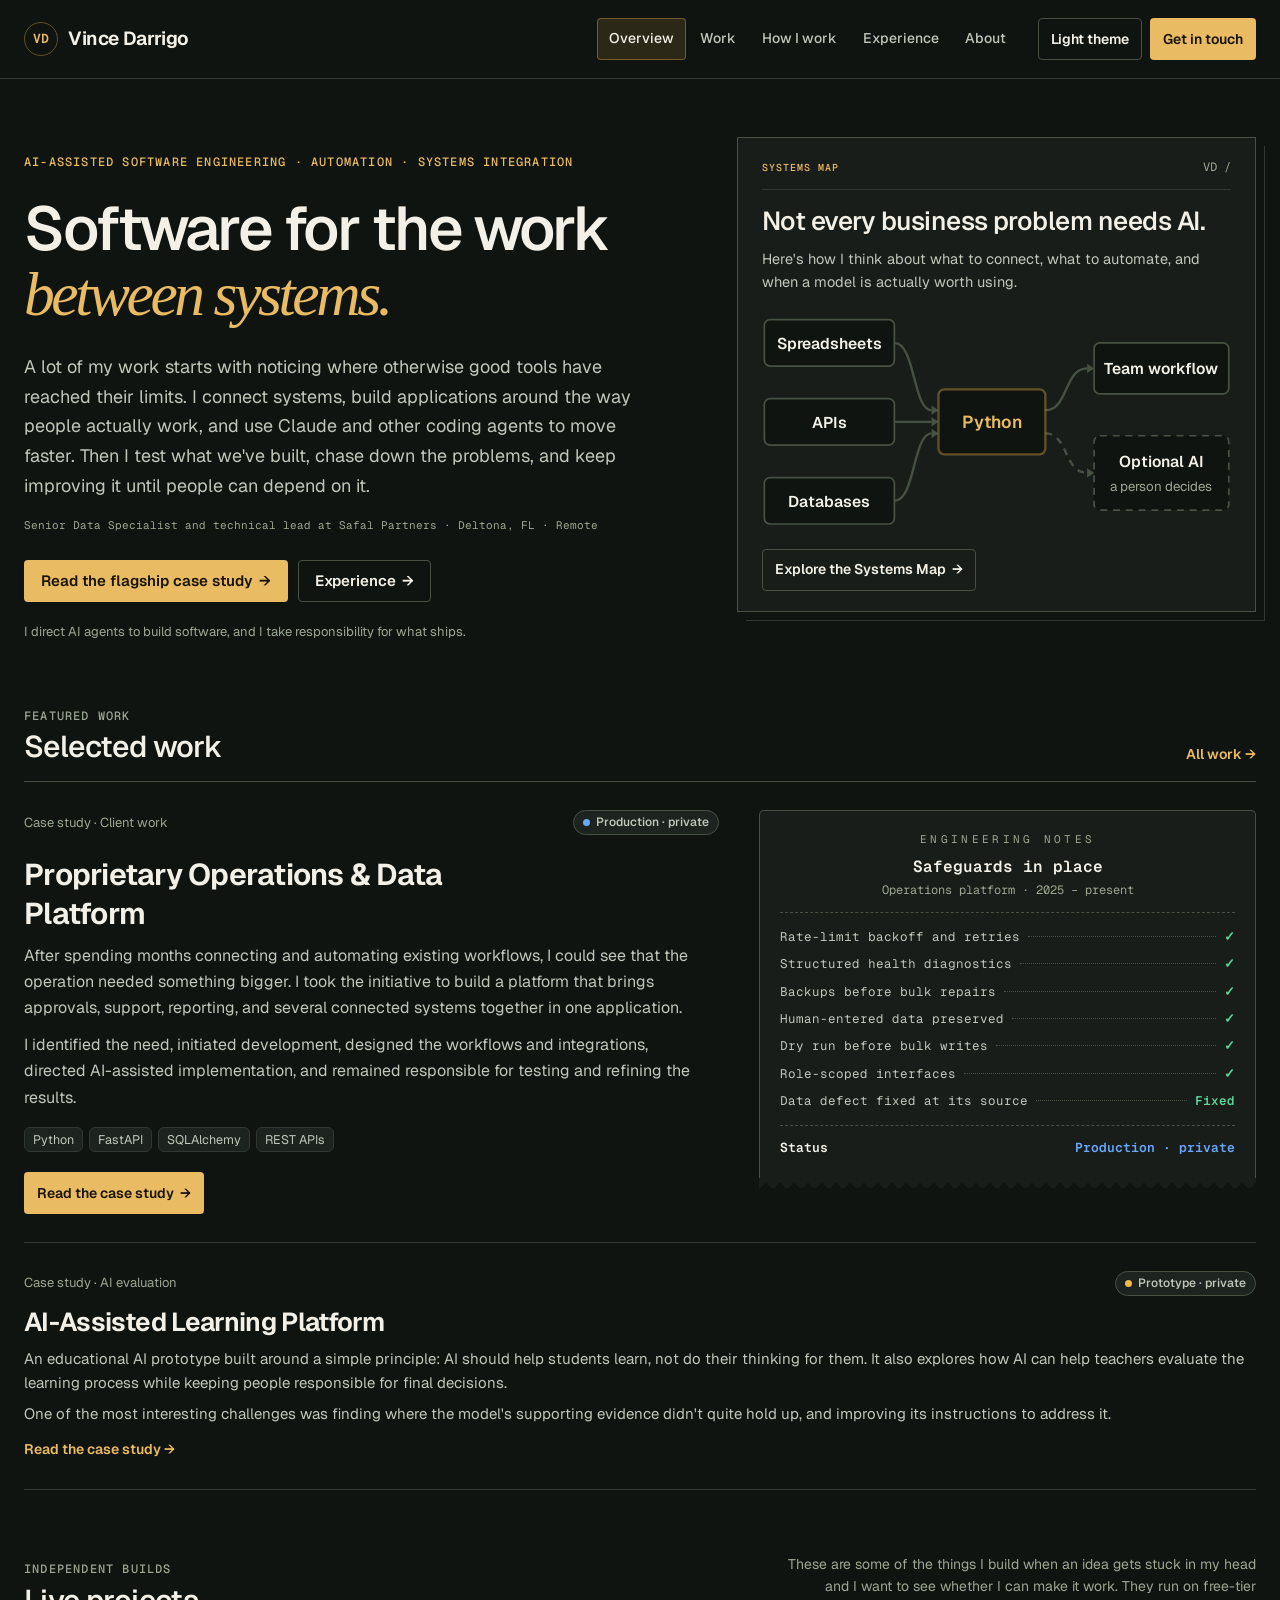
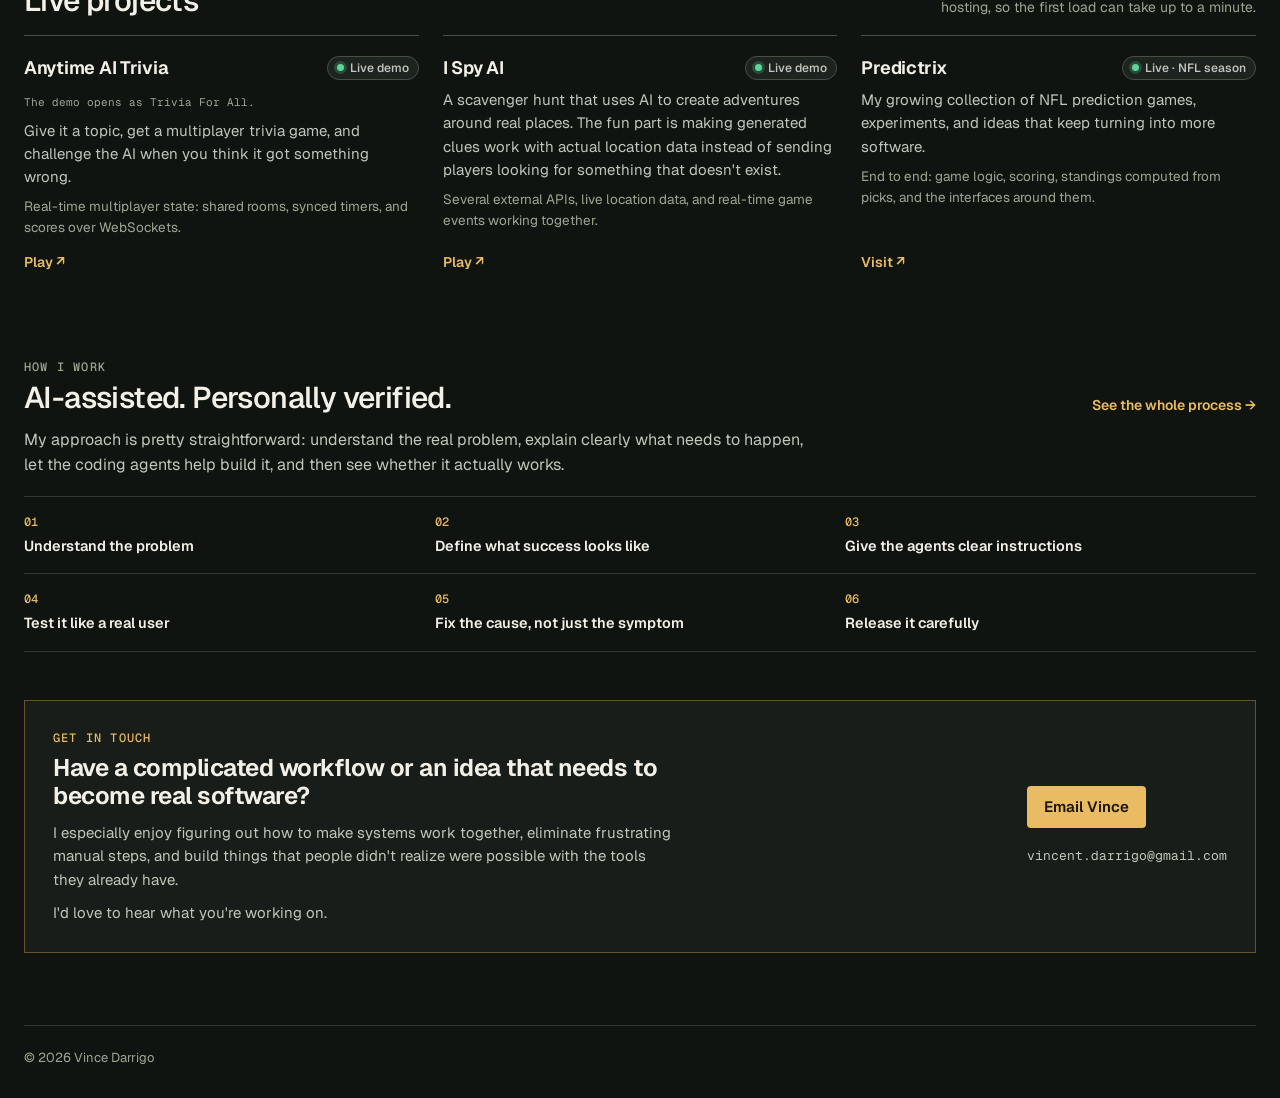
==== commit c81cc55f: "Humanize the portfolio copy and replace the lab with a Systems Map Rewrite the Overview in Vince's a" ====
--- a/index.html
+++ b/index.html
@@ -76,36 +76,36 @@
       <section class="view overview" id="/" data-title="Overview">
         <div class="hero">
           <div class="hero-text">
-            <p class="eyebrow">Python applications / systems integration</p>
+            <p class="eyebrow">AI-assisted software engineering · Automation · Systems integration</p>
             <h1>Software for the work <em>between systems.</em></h1>
-            <p class="lede">I'm Vince. I turn disconnected tools and manual handoffs into applications people can work in: Python services, API integrations, and interfaces built around the operation.</p>
-            <p class="hero-meta">Technical lead at Safal Partners · Deltona, FL · Remote</p>
+            <p class="lede">A lot of my work starts with noticing where otherwise good tools have reached their limits. I connect systems, build applications around the way people actually work, and use Claude and other coding agents to move faster. Then I test what we've built, chase down the problems, and keep improving it until people can depend on it.</p>
+            <p class="hero-meta">Senior Data Specialist and technical lead at Safal Partners · Deltona, FL · Remote</p>
             <div class="btn-row">
-              <a class="btn btn-accent" href="work/operations-platform/">Explore the production work <span aria-hidden="true">↗</span></a>
+              <a class="btn btn-accent" href="work/operations-platform/">Read the flagship case study <span aria-hidden="true">→</span></a>
               <a class="btn btn-ghost" href="#/experience">Experience <span aria-hidden="true">→</span></a>
             </div>
-            <p class="hero-aside">I build with AI coding agents. The requirements, integration decisions, and release checks are mine.</p>
-          </div>
-          <section class="notebook" aria-labelledby="notebook-title">
-            <div class="notebook-top"><span class="eyebrow">Systems notebook</span><span class="notebook-mark" aria-hidden="true">VD /</span></div>
-            <h2 id="notebook-title">What happens when<br>the happy path ends?</h2>
-            <p class="notebook-intro">Open a failure case. Follow the decision.</p>
-            <div class="system-map" aria-label="A generic integration connects source systems, a Python service, and team workflows">
-              <span>Source<br>systems</span><b aria-hidden="true">⇄</b><span class="map-core">Python<br>service</span><b aria-hidden="true">⇄</b><span>Team<br>workflows</span>
-            </div>
-            <details class="failure-case" name="failure-case" open>
-              <summary><span class="case-symbol" aria-hidden="true">↻</span> The API rate-limits a request</summary>
-              <div class="failure-body"><p class="failure-signal">Signal / HTTP 429</p><p>Back off and retry. Report the failure through structured diagnostics so an unattended sync doesn't fail silently.</p><p class="failure-principle">Design for recovery.</p></div>
-            </details>
-            <details class="failure-case" name="failure-case">
-              <summary><span class="case-symbol" aria-hidden="true">✎</span> Someone edits a working file</summary>
-              <div class="failure-body"><p class="failure-signal">Constraint / human-entered data</p><p>Preserve manual entries during synchronization. Define which system owns each field before deciding what to update.</p><p class="failure-principle">Make ownership explicit.</p></div>
-            </details>
-            <details class="failure-case" name="failure-case">
-              <summary><span class="case-symbol" aria-hidden="true">⌁</span> A bulk repair is needed</summary>
-              <div class="failure-body"><p class="failure-signal">Boundary / before a write</p><p>Inspect a dry run before bulk updates. Back up files before repairs, then correct the upstream defect that caused the damage.</p><p class="failure-principle">Protect the recovery path.</p></div>
-            </details>
-            <p class="notebook-caption">Illustrative decision guide, not a live system or a production trace. <a href="work/operations-platform/">Read the actual case study →</a> <a href="#/lab">Try a synthetic workflow →</a></p>
+            <p class="hero-aside">I direct AI agents to build software, and I take responsibility for what ships.</p>
+          </div>
+          <section class="map-teaser" aria-labelledby="map-teaser-title">
+            <div class="map-teaser-top"><span class="eyebrow">Systems Map</span><span class="map-teaser-mark" aria-hidden="true">VD /</span></div>
+            <h2 id="map-teaser-title">Not every business problem needs AI.</h2>
+            <p class="map-teaser-intro">Here's how I think about what to connect, what to automate, and when a model is actually worth using.</p>
+            <a class="map-teaser-figure" href="#/work/systems-map" tabindex="-1" aria-hidden="true">
+              <svg class="teaser-svg" viewBox="-2 0 404 184" focusable="false">
+                <g class="m-edge"><path d="M112 24 C130 24 128 82 144 82"/><path class="m-head" d="M144 78 L150 82 L144 86 Z"/></g>
+                <g class="m-edge"><path d="M112 92 L144 92"/><path class="m-head" d="M144 88 L150 92 L144 96 Z"/></g>
+                <g class="m-edge"><path d="M112 160 C130 160 128 102 144 102"/><path class="m-head" d="M144 98 L150 102 L144 106 Z"/></g>
+                <g class="m-edge"><path d="M242 82 C262 82 258 46 278 46"/><path class="m-head" d="M278 42 L284 46 L278 50 Z"/></g>
+                <g class="m-edge m-optional"><path d="M242 102 C262 102 258 136 278 136"/><path class="m-head" d="M278 132 L284 136 L278 140 Z"/></g>
+                <g class="m-node"><rect x="0" y="4" width="112" height="40" rx="5"/><text class="m-title" x="56" y="29">Spreadsheets</text></g>
+                <g class="m-node"><rect x="0" y="72" width="112" height="40" rx="5"/><text class="m-title" x="56" y="97">APIs</text></g>
+                <g class="m-node"><rect x="0" y="140" width="112" height="40" rx="5"/><text class="m-title" x="56" y="165">Databases</text></g>
+                <g class="m-node m-core"><rect x="150" y="64" width="92" height="56" rx="5"/><text class="m-title" x="196" y="97">Python</text></g>
+                <g class="m-node"><rect x="284" y="24" width="116" height="44" rx="5"/><text class="m-title" x="342" y="51">Team workflow</text></g>
+                <g class="m-node m-optional"><rect x="284" y="104" width="116" height="64" rx="5"/><text class="m-title" x="342" y="131">Optional AI</text><text class="m-sub" x="342" y="152">a person decides</text></g>
+              </svg>
+            </a>
+            <a class="btn btn-ghost btn-sm" href="#/work/systems-map">Explore the Systems Map <span aria-hidden="true">→</span></a>
           </section>
         </div>
 
@@ -121,15 +121,15 @@
           <div class="feature-text">
             <div class="card-top"><span class="card-cat">Case study · Client work</span><span class="pill pill-prod">Production · private</span></div>
             <h3>Proprietary Operations &amp; Data Platform</h3>
-            <p class="card-line">An internal multi-role application behind a large, multi-stakeholder operational program: approvals, task routing, support, reporting, and the data flows that tie them together across several existing business systems.</p>
-            <p class="card-line">My role: technical lead. I shape the requirements, design the integrations, direct the coding agents, and validate the behavior before release.</p>
+            <p class="card-line">After spending months connecting and automating existing workflows, I could see that the operation needed something bigger. I took the initiative to build a platform that brings approvals, support, reporting, and several connected systems together in one application.</p>
+            <p class="card-line">I identified the need, initiated development, designed the workflows and integrations, directed AI-assisted implementation, and remained responsible for testing and refining the results.</p>
             <ul class="tags"><li>Python</li><li>FastAPI</li><li>SQLAlchemy</li><li>REST APIs</li></ul>
             <a class="btn btn-accent btn-sm feature-cta" href="work/operations-platform/">Read the case study <span aria-hidden="true">→</span></a>
           </div>
 
           <div class="receipt" aria-labelledby="receipt-title">
             <div class="receipt-head">
-              <p class="receipt-kicker">Receipt</p>
+              <p class="receipt-kicker">Engineering notes</p>
               <h4 id="receipt-title">Safeguards in place</h4>
               <p class="receipt-sub">Operations platform · 2025 – present</p>
             </div>
@@ -149,7 +149,8 @@
         <a class="card card-row" href="work/learning-platform/" style="--c: var(--c-amber)">
           <div class="card-top"><span class="card-cat">Case study · AI evaluation</span><span class="pill pill-proto">Prototype · private</span></div>
           <h3>AI-Assisted Learning Platform</h3>
-          <p class="card-line">A tutor that guides instead of answering, and model-drafted assessments that stay advisory until a teacher reviews them. A QA pass exposed false-positive evidence suggestions; I changed the prompt and retested the same submissions.</p>
+          <p class="card-line">An educational AI prototype built around a simple principle: AI should help students learn, not do their thinking for them. It also explores how AI can help teachers evaluate the learning process while keeping people responsible for final decisions.</p>
+          <p class="card-line">One of the most interesting challenges was finding where the model's supporting evidence didn't quite hold up, and improving its instructions to address it.</p>
           <span class="explore">Read the case study <span aria-hidden="true">→</span></span>
         </a>
 
@@ -158,51 +159,53 @@
             <p class="eyebrow eyebrow-muted">Independent builds</p>
             <h2>Live projects</h2>
           </div>
-          <p class="section-note">Live demos I build and run myself. The first load can take up to a minute while a free-tier server wakes up.</p>
+          <p class="section-note">These are some of the things I build when an idea gets stuck in my head and I want to see whether I can make it work. They run on free-tier hosting, so the first load can take up to a minute.</p>
         </div>
         <div class="builds">
           <div class="build" style="--c: var(--c-violet)">
             <div class="card-top"><h3>Anytime AI Trivia</h3><span class="pill pill-live">Live demo</span></div>
             <p class="build-demo-note">The demo opens as Trivia For All.</p>
-            <p class="build-what">Type a topic and get a multiplayer trivia game.</p>
-            <p class="build-lesson"><span>What it shows</span>Keeping every player's screen in sync: shared rooms, timers, and scores over WebSockets, with AI rulings players can challenge.</p>
+            <p class="build-what">Give it a topic, get a multiplayer trivia game, and challenge the AI when you think it got something wrong.</p>
+            <p class="build-lesson">Real-time multiplayer state: shared rooms, synced timers, and scores over WebSockets.</p>
             <a class="link-arrow" href="https://trivia-app-qgwf.onrender.com" target="_blank" rel="noopener" aria-label="Play Anytime AI Trivia (opens in a new tab)">Play <span aria-hidden="true">↗</span></a>
           </div>
           <div class="build" style="--c: var(--c-teal)">
             <div class="card-top"><h3>I Spy AI</h3><span class="pill pill-live">Live demo</span></div>
-            <p class="build-what">AI scavenger hunts at real places.</p>
-            <p class="build-lesson"><span>What it shows</span>Grounding model output in external data: AI-written clues point at places checked against Google Places, with live game events.</p>
+            <p class="build-what">A scavenger hunt that uses AI to create adventures around real places. The fun part is making generated clues work with actual location data instead of sending players looking for something that doesn't exist.</p>
+            <p class="build-lesson">Several external APIs, live location data, and real-time game events working together.</p>
             <a class="link-arrow" href="https://ai-mazing-race.onrender.com" target="_blank" rel="noopener" aria-label="Play I Spy AI (opens in a new tab)">Play <span aria-hidden="true">↗</span></a>
           </div>
           <div class="build" style="--c: var(--c-green)">
             <div class="card-top"><h3>Predictrix</h3><span class="pill pill-live">Live · NFL season</span></div>
-            <p class="build-what">NFL prediction games at predictrix.app.</p>
-            <p class="build-lesson"><span>What it shows</span>Product ownership end to end: a Django REST and React platform with standings computed from player picks, iterated season to season.</p>
+            <p class="build-what">My growing collection of NFL prediction games, experiments, and ideas that keep turning into more software.</p>
+            <p class="build-lesson">End to end: game logic, scoring, standings computed from picks, and the interfaces around them.</p>
             <a class="link-arrow" href="https://predictrix.app" target="_blank" rel="noopener" aria-label="Visit Predictrix (opens in a new tab)">Visit <span aria-hidden="true">↗</span></a>
           </div>
         </div>
 
         <div class="section-head">
           <div>
-            <p class="eyebrow eyebrow-muted">How I build</p>
-            <h2>From a messy workflow to a working application.</h2>
-          </div>
-          <a class="link-arrow" href="#/how-i-work">The full loop <span aria-hidden="true">→</span></a>
-        </div>
+            <p class="eyebrow eyebrow-muted">How I work</p>
+            <h2>AI-assisted. Personally verified.</h2>
+          </div>
+          <a class="link-arrow" href="#/how-i-work">See the whole process <span aria-hidden="true">→</span></a>
+        </div>
+        <p class="section-intro">My approach is pretty straightforward: understand the real problem, explain clearly what needs to happen, let the coding agents help build it, and then see whether it actually works.</p>
         <ol class="loop">
-          <li><span>01</span>Translate ambiguity</li>
-          <li><span>02</span>Define the contract</li>
-          <li><span>03</span>Direct the agents</li>
-          <li><span>04</span>Verify in a real browser</li>
-          <li><span>05</span>Trace the root cause</li>
-          <li><span>06</span>Ship safely</li>
+          <li><span>01</span>Understand the problem</li>
+          <li><span>02</span>Define what success looks like</li>
+          <li><span>03</span>Give the agents clear instructions</li>
+          <li><span>04</span>Test it like a real user</li>
+          <li><span>05</span>Fix the cause, not just the symptom</li>
+          <li><span>06</span>Release it carefully</li>
         </ol>
 
         <div class="cta">
           <div>
             <p class="eyebrow">Get in touch</p>
-            <h2>Hiring, or have a workflow that needs a real application?</h2>
-            <p>I do my best work on problems that cross data sources, APIs, and the people who approve things: systems that don't talk to each other, manual steps that keep breaking, and processes that need software built around them.</p>
+            <h2>Have a complicated workflow or an idea that needs to become real software?</h2>
+            <p>I especially enjoy figuring out how to make systems work together, eliminate frustrating manual steps, and build things that people didn't realize were possible with the tools they already have.</p>
+            <p>I'd love to hear what you're working on.</p>
           </div>
           <div class="cta-actions">
             <a class="btn btn-accent" href="mailto:vincent.darrigo@gmail.com">Email Vince</a>
@@ -221,20 +224,25 @@
           <p class="page-head-note">Client work is anonymized: no client names, data, screenshots, or private links. Each case study says what's in production, what's a prototype, and what you can check yourself.</p>
         </div>
 
-        <p class="lab-work-link">Want something inspectable? <a href="#/lab">Open the synthetic workflow lab →</a></p>
         <div class="cards cards-2">
           <a class="card card-wide" href="work/operations-platform/" style="--c: var(--c-blue)">
             <div class="card-top"><span class="card-cat">Case study · Client work · 2025 – present</span><span class="pill pill-prod">Production · private</span></div>
             <div class="card-title-row"><h2>Proprietary Operations &amp; Data Platform</h2><ul class="tags"><li>Python</li><li>FastAPI</li><li>SQLAlchemy</li><li>REST APIs</li></ul></div>
-            <p class="card-line">An internal multi-role application for a large, multi-stakeholder operational program. Multi-source reconciliation, unattended synchronization with recovery, and permission-aware interfaces.</p>
+            <p class="card-line">A multi-role application for a large, multi-stakeholder operational program. I proposed and initiated it after automating the original workflows. Inside: reconciliation across several sources, unattended synchronization that recovers from routine failures, and views scoped to each role.</p>
             <span class="explore card-foot-solo">Read the case study <span aria-hidden="true">→</span></span>
           </a>
           <a class="card card-wide" href="work/learning-platform/" style="--c: var(--c-amber)">
             <div class="card-top"><span class="card-cat">Case study · AI evaluation</span><span class="pill pill-proto">Prototype · private</span></div>
             <div class="card-title-row"><h2>AI-Assisted Learning Platform</h2><ul class="tags"><li>FastAPI</li><li>React</li><li>TypeScript</li><li>PostgreSQL</li><li>OpenAI models</li></ul></div>
-            <p class="card-line">An AI tutor that guides instead of answering, structured evaluation criteria, and model-drafted assessments that stay advisory until a teacher reviews them. Includes a prompt-evaluation failure and the correction.</p>
+            <p class="card-line">An AI tutor that guides instead of answering, evaluation criteria built on observable behavior, and model-drafted assessments that stay advisory until a teacher reviews them. It also covers a prompt problem I found in testing and how I fixed it.</p>
             <span class="explore card-foot-solo">Read the case study <span aria-hidden="true">→</span></span>
           </a>
+          <a class="card card-wide" href="#/work/systems-map" style="--c: var(--c-teal)">
+            <div class="card-top"><span class="card-cat">Interactive · How I decide</span><span class="pill pill-req">Illustrative</span></div>
+            <div class="card-title-row"><h2>Systems Map</h2><ul class="tags"><li>Python</li><li>Integrations</li><li>When AI is worth it</li></ul></div>
+            <p class="card-line">Not every problem needs AI. Pick a business problem and see what I'd connect, what I'd automate with plain Python, and where a model might actually help.</p>
+            <span class="explore card-foot-solo">Explore the Systems Map <span aria-hidden="true">→</span></span>
+          </a>
         </div>
 
         <div class="section-head">
@@ -242,31 +250,31 @@
             <p class="eyebrow eyebrow-muted">Independent builds</p>
             <h2>Live projects</h2>
           </div>
-          <p class="section-note">Live demos I build and run myself. The first load can take up to a minute while a free-tier server wakes up. Source code is private.</p>
+          <p class="section-note">These are some of the things I build when an idea gets stuck in my head and I want to see whether I can make it work. They run on free-tier hosting, so the first load can take up to a minute. Source code is private.</p>
         </div>
         <div class="builds builds-media">
           <div class="build" style="--c: var(--c-violet)">
             <a class="shot-link" href="img/trivia.jpg" target="_blank" rel="noopener"><img src="img/trivia.jpg" width="1792" height="942" loading="lazy" alt="The current Trivia For All start screen with four options: Host (AI Mode), Host (Local File), Join Game, and Watch Game."></a>
             <div class="card-top"><h3>Anytime AI Trivia</h3><span class="pill pill-live">Live demo</span></div>
             <p class="build-demo-note">The demo opens as Trivia For All.</p>
-            <p class="build-what">Type a topic and the AI builds a multiplayer trivia game on the spot.</p>
-            <p class="build-lesson"><span>What it shows</span>Real-time state: rooms, synced timers, and a shared scoreboard over WebSockets. Players can challenge an AI ruling, and the reasoning is shown to the whole room.</p>
+            <p class="build-what">Give it a topic, get a multiplayer trivia game, and challenge the AI when you think it got something wrong.</p>
+            <p class="build-lesson">Rooms, synced timers, and a shared scoreboard over WebSockets. When a player challenges an AI ruling, the reasoning is shown to the whole room.</p>
             <ul class="tags"><li>FastAPI</li><li>WebSockets</li><li>GPT-4o</li></ul>
             <a class="link-arrow" href="https://trivia-app-qgwf.onrender.com" target="_blank" rel="noopener" aria-label="Play Anytime AI Trivia (opens in a new tab)">Play <span aria-hidden="true">↗</span></a>
           </div>
           <div class="build" style="--c: var(--c-teal)">
             <a class="shot-link" href="img/ispy.jpg" target="_blank" rel="noopener"><img src="img/ispy.jpg" width="1280" height="720" loading="lazy" alt="I Spy AI's mission setup screen: choose I Spy AI or I Spy A Pie, name a team, host or join a race, pick a city, number of locations, and difficulty, then generate a route."></a>
             <div class="card-top"><h3>I Spy AI</h3><span class="pill pill-live">Live demo</span></div>
-            <p class="build-what">Pick a city and the AI builds a scavenger hunt around real places.</p>
-            <p class="build-lesson"><span>What it shows</span>A multi-API workflow: model-generated clues grounded by Google Places data, privacy blurring with Cloud Vision, and live game events over Socket.IO.</p>
+            <p class="build-what">A scavenger hunt that uses AI to create adventures around real places. The fun part is making generated clues work with actual location data instead of sending players looking for something that doesn't exist.</p>
+            <p class="build-lesson">Model-written clues grounded by Google Places data, privacy blurring with Cloud Vision, and live game events over Socket.IO.</p>
             <ul class="tags"><li>Flask</li><li>Socket.IO</li><li>Google Maps</li><li>GPT-4o</li></ul>
             <a class="link-arrow" href="https://ai-mazing-race.onrender.com" target="_blank" rel="noopener" aria-label="Play I Spy AI (opens in a new tab)">Play <span aria-hidden="true">↗</span></a>
           </div>
           <div class="build" style="--c: var(--c-green)">
             <a class="shot-link" href="img/predictrix.jpg" target="_blank" rel="noopener"><img src="img/predictrix.jpg" width="1280" height="720" loading="lazy" alt="The predictrix.app home page, offering the Predictrix Championship Series and Standalone Competitions."></a>
             <div class="card-top"><h3>Predictrix</h3><span class="pill pill-live">Live · NFL season</span></div>
-            <p class="build-what">NFL prediction games across a season-long championship and standalone competitions.</p>
-            <p class="build-lesson"><span>What it shows</span>Product ownership end to end: data flows from player picks to computed standings, a public leaderboard with no sign-up, and steady iteration between seasons.</p>
+            <p class="build-what">My growing collection of NFL prediction games, experiments, and ideas that keep turning into more software.</p>
+            <p class="build-lesson">A season-long championship and standalone competitions: player picks flow into computed standings and a public leaderboard that needs no sign-up.</p>
             <ul class="tags"><li>Python</li><li>Django REST</li><li>React</li></ul>
             <a class="link-arrow" href="https://predictrix.app" target="_blank" rel="noopener" aria-label="Visit Predictrix (opens in a new tab)">Visit <span aria-hidden="true">↗</span></a>
           </div>
@@ -287,10 +295,10 @@
           </div>
         </div>
         <p class="study-lede-strong">An internal multi-role application behind a large, multi-stakeholder operational program.</p>
-        <p class="study-lede">The platform handles approvals, task routing, support, and reporting, and keeps several existing business systems in step through Python services and APIs. It began as disconnected scripts and manual handoffs. Today it's an integrated production application. A newer database-backed generation, built on PostgreSQL and moving toward managed integrations and centralized data access, has been built and demonstrated; production still runs on the original platform.</p>
+        <p class="study-lede">After months spent connecting and automating existing workflows, I saw that the operation needed a real application to keep growing. I proposed and initiated the platform, then led the work of connecting the systems and refining it with the people who use it. Today it handles approvals, task routing, support, and reporting, and keeps several existing business systems in step through Python services and APIs. A newer database-backed generation, built on PostgreSQL, has been built and demonstrated; production still runs on the original platform.</p>
 
         <dl class="facts">
-          <div><dt>My role</dt><dd>Technical lead</dd></div>
+          <div><dt>My role</dt><dd>Initiated it · technical lead</dd></div>
           <div><dt>Timeline</dt><dd>April 2025 – present</dd></div>
           <div><dt>Status</dt><dd>Production · private</dd></div>
           <div><dt>Stack</dt><dd>Production: Python, FastAPI, SQLAlchemy, SQLite, REST APIs. Next generation: PostgreSQL.</dd></div>
@@ -329,6 +337,7 @@
         <section class="prose">
           <h2>What I owned</h2>
           <ul class="checks">
+            <li>Proposing the application in the first place, after building the workflow automations it replaced.</li>
             <li>Turning shifting stakeholder requirements into workflows and detailed task instructions for coding agents.</li>
             <li>Designing the data flows, integrations, and the schema for the database-backed version.</li>
             <li>Directing Claude and other coding agents, then reviewing what they produced.</li>
@@ -412,8 +421,8 @@
             <a class="btn btn-ghost btn-sm" href="mailto:vincent.darrigo@gmail.com?subject=Your%20learning%20platform%20case%20study">Ask about this work</a>
           </div>
         </div>
-        <p class="study-lede-strong">An AI tutor that guides instead of answering, and model-drafted assessments that stay advisory until a teacher reviews them.</p>
-        <p class="study-lede">The platform looks at how a student works with an AI tutor, not only at what they turn in: whether they set a goal, ask clearly, check what comes back, and stay honest about which work is theirs. The prototype has separate views for students, teachers, parents, and administrators.</p>
+        <p class="study-lede-strong">An educational AI prototype built around a simple principle: AI should help students learn, not do their thinking for them.</p>
+        <p class="study-lede">It also explores how AI can help teachers evaluate the learning process while keeping people responsible for final decisions. The platform looks at how a student works with an AI tutor, not only at what they turn in: whether they set a goal, ask clearly, check what comes back, and stay honest about which work is theirs. The prototype has separate views for students, teachers, parents, and administrators.</p>
 
         <dl class="facts">
           <div><dt>Status</dt><dd>Prototype · private</dd></div>
@@ -470,74 +479,189 @@
         <nav class="study-nav" aria-label="More work"><a href="work/operations-platform/"><span aria-hidden="true">←</span> Operations &amp; Data Platform</a><a href="#/work">All work <span aria-hidden="true">→</span></a></nav>
       </article>
 
-      <!-- ===================== Independent synthetic reference ===================== -->
-      <section class="view" id="/lab" data-title="Workflow lab">
-        <a class="back" href="#/work">← All work</a>
-        <div class="page-head"><div><p class="eyebrow">Independent reference example / synthetic data</p><h1>Break a workflow.<br>Inspect the recovery.</h1></div></div>
-        <p class="lede">A small, executable model of field ownership, dry runs, and recovery. Choose a failure, inspect the proposed write, then decide what happens next.</p>
-        <p class="lab-disclosure">All records are invented. Everything runs in this browser. This is an independent teaching example, not client code, a production trace, or evidence that every safeguard below exists in the private platform.</p>
-        <div id="workflow-lab" class="lab-interactive">
-          <fieldset class="lab-scenarios"><legend>Choose a failure</legend>
-            <label><input type="radio" name="lab-case" value="manual" checked><span>A person edits a file<small>Preserve human-owned fields</small></span></label>
-            <label><input type="radio" name="lab-case" value="rate"><span>The API returns 429<small>Refuse writes until a retry succeeds</small></span></label>
-            <label><input type="radio" name="lab-case" value="repair"><span>A record needs repair<small>Back up, change, and restore</small></span></label>
+      <!-- ===================== Systems Map ===================== -->
+      <section class="view systems-page" id="/work/systems-map" data-title="Systems Map">
+        <a class="back" href="#/work"><span aria-hidden="true">←</span> All work</a>
+        <div class="page-head">
+          <div>
+            <p class="eyebrow">Systems Map</p>
+            <h1>Not every problem needs AI. Every problem needs the right solution.</h1>
+          </div>
+        </div>
+        <div class="map-intro">
+          <p>A lot of my work happens between systems that weren't designed to work together. Spreadsheets, databases, APIs, documents, and people all need to exchange information, and somewhere in the middle, something has to make sense of it. That's where I do some of my favorite work.</p>
+          <p>I use Python to connect the pieces, organize the rules, automate the repetitive work, and build applications around the people who use them. AI coding agents help me build those solutions faster than I could have imagined a few years ago. But whether the finished application needs AI running inside it is an entirely different question.</p>
+        </div>
+
+        <div id="systems-map" class="map">
+          <div class="section-head"><div><p class="eyebrow eyebrow-muted">Interactive</p><h2>Explore the connections</h2></div></div>
+          <p class="section-intro">Select a business problem to see how I'd approach it, which technologies make sense, where AI might help, and where I'd deliberately leave it out.</p>
+          <fieldset class="map-scenarios">
+            <legend class="sr-only">Business problems</legend>
+            <label><input type="radio" name="map-scenario" value="rate" checked><span>An API rate-limits requests<small>Standard Python</small></span></label>
+            <label><input type="radio" name="map-scenario" value="records"><span>Records disagree across systems<small>Standard Python</small></span></label>
+            <label><input type="radio" name="map-scenario" value="support"><span>A support request arrives as free text<small>AI may help · a person reviews</small></span></label>
+            <label><input type="radio" name="map-scenario" value="learning"><span>Assessing evidence of learning<small>AI may help · a teacher reviews</small></span></label>
+            <label><input type="radio" name="map-scenario" value="reports"><span>Reports from structured records<small>Standard Python</small></span></label>
           </fieldset>
-          <div class="lab-toolbar"><button id="lab-preview" class="btn btn-accent" type="button">Preview the change</button><button id="lab-apply" class="btn btn-ghost" type="button" disabled>Apply proposal</button><button id="lab-edit" class="btn btn-ghost" type="button" disabled>Edit after preview</button><button id="lab-restore" class="btn btn-ghost" type="button" hidden disabled>Restore backup</button><button id="lab-reset" class="btn btn-ghost" type="button">Reset example</button></div>
-          <p id="lab-status" class="lab-status" role="status">Ready to preview. Nothing has changed.</p>
-          <div class="lab-records"><section><h2>Before</h2><pre id="lab-before"></pre></section><section><h2>Proposed write</h2><pre id="lab-proposal"></pre></section><section><h2>Current record</h2><pre id="lab-current"></pre></section></div>
-          <div class="lab-trace"><h2>Decision trace</h2><ol id="lab-events"></ol></div>
-          <div class="btn-row"><button id="lab-download" class="btn btn-ghost" type="button">Download this run as JSON ↓</button><a class="link-arrow" href="js/workflow-engine.js" target="_blank" rel="noopener">Inspect the model's source ↗</a></div>
-        </div>
-        <noscript><p class="callout">JavaScript powers the executable example. The policy is simple: preview status changes, preserve human-owned notes, retry a failed read before offering a write, and save a backup before a repair. The source is available below.</p><a href="js/workflow-engine.js">Read the example source</a></noscript>
-        <div class="callout"><p class="callout-label">A limitation worth looking at</p><p>The revision check refuses a stale proposal; it does not merge simultaneous changes. A real service also needs durable storage, authentication, idempotency, retry limits, and transaction boundaries. An in-memory backup disappears when the page closes.</p></div>
+          <figure class="map-figure">
+            <svg class="map-svg" viewBox="-4 -4 1008 392" role="img" aria-labelledby="map-svg-title map-svg-desc" focusable="false">
+              <title id="map-svg-title">Systems Map</title>
+              <desc id="map-svg-desc">Spreadsheets, forms and files, business APIs, and databases feed Python services, which handle validation, business rules, and API integration. Python drives team workflows and a layer of checks and recovery directly. An optional AI service branches off Python, and a person decides what to do with its suggestion before anything reaches the team workflow.</desc>
+              <g class="m-edge" data-edge="e-sheets"><path d="M190 48 C230 48 226 140 262 140"/><path class="m-head" d="M262 135 L270 140 L262 145 Z"/></g>
+              <g class="m-edge" data-edge="e-files"><path d="M190 140 C230 140 226 172 262 172"/><path class="m-head" d="M262 167 L270 172 L262 177 Z"/></g>
+              <g class="m-edge" data-edge="e-apis"><path d="M190 232 C230 232 226 204 262 204"/><path class="m-head" d="M262 199 L270 204 L262 209 Z"/></g>
+              <g class="m-edge" data-edge="e-db"><path d="M190 324 C230 324 226 236 262 236"/><path class="m-head" d="M262 231 L270 236 L262 241 Z"/></g>
+              <g class="m-edge" data-edge="e-app"><path d="M490 130 C650 130 640 61 792 61"/><path class="m-head" d="M792 56 L800 61 L792 66 Z"/></g>
+              <g class="m-edge" data-edge="e-guard"><path d="M490 246 C650 246 640 331 792 331"/><path class="m-head" d="M792 326 L800 331 L792 336 Z"/></g>
+              <g class="m-edge m-optional" data-edge="e-ai"><path d="M490 190 L552 190"/><path class="m-head" d="M552 185 L560 190 L552 195 Z"/><text class="m-label" x="525" y="179">optional</text></g>
+              <g class="m-edge m-optional" data-edge="e-review"><path d="M730 190 L792 190"/><path class="m-head" d="M792 185 L800 190 L792 195 Z"/></g>
+              <g class="m-edge" data-edge="e-back"><path d="M900 158 L900 114"/><path class="m-head" d="M895 114 L900 106 L905 114 Z"/></g>
+              <g class="m-node" data-node="sheets"><rect x="0" y="16" width="190" height="64" rx="6"/><text class="m-title" x="95" y="44">Spreadsheets</text><text class="m-sub" x="95" y="64">shared working files</text></g>
+              <g class="m-node" data-node="files"><rect x="0" y="108" width="190" height="64" rx="6"/><text class="m-title" x="95" y="136">Forms &amp; files</text><text class="m-sub" x="95" y="156">requests · uploads</text></g>
+              <g class="m-node" data-node="apis"><rect x="0" y="200" width="190" height="64" rx="6"/><text class="m-title" x="95" y="228">Business APIs</text><text class="m-sub" x="95" y="248">tools teams already use</text></g>
+              <g class="m-node" data-node="db"><rect x="0" y="292" width="190" height="64" rx="6"/><text class="m-title" x="95" y="320">Databases</text><text class="m-sub" x="95" y="340">system of record</text></g>
+              <g class="m-node m-core" data-node="python"><rect x="270" y="96" width="220" height="184" rx="6"/><text class="m-title" x="380" y="148">Python services</text><text class="m-sub" x="380" y="178">validation</text><text class="m-sub" x="380" y="200">business rules</text><text class="m-sub" x="380" y="222">API integration</text></g>
+              <g class="m-node m-optional" data-node="ai"><rect x="560" y="158" width="170" height="64" rx="6"/><text class="m-title" x="645" y="186">Optional AI</text><text class="m-sub" x="645" y="206">one scoped task</text></g>
+              <g class="m-node" data-node="review"><rect x="800" y="158" width="200" height="64" rx="6"/><text class="m-title" x="900" y="186">A person decides</text><text class="m-sub" x="900" y="206">approve or override</text></g>
+              <g class="m-node" data-node="app"><rect x="800" y="16" width="200" height="90" rx="6"/><text class="m-title" x="900" y="46">Team workflows</text><text class="m-sub" x="900" y="68">apps · dashboards</text><text class="m-sub" x="900" y="88">reports · approvals</text></g>
+              <g class="m-node" data-node="guard"><rect x="800" y="286" width="200" height="90" rx="6"/><text class="m-title" x="900" y="316">Checks &amp; recovery</text><text class="m-sub" x="900" y="338">diagnostics · retries</text><text class="m-sub" x="900" y="358">backups · permissions</text></g>
+            </svg>
+            <div class="map-stack">
+              <ul class="ms-in">
+                <li data-node="sheets">Spreadsheets</li>
+                <li data-node="files">Forms &amp; files</li>
+                <li data-node="apis">Business APIs</li>
+                <li data-node="db">Databases</li>
+              </ul>
+              <p class="ms-arrow" aria-hidden="true">↓</p>
+              <p class="ms-core" data-node="python"><strong>Python services</strong><span>validation · business rules · API integration</span></p>
+              <p class="ms-arrow" aria-hidden="true">↓</p>
+              <ul class="ms-out">
+                <li data-node="app"><strong>Team workflows</strong><span>apps · dashboards · reports · approvals</span></li>
+                <li data-node="guard"><strong>Checks &amp; recovery</strong><span>diagnostics · retries · backups · permissions</span></li>
+                <li class="ms-branch"><span class="ms-ai" data-node="ai"><strong>Optional AI</strong><span>one scoped task</span></span><span class="ms-then" aria-hidden="true">→</span><span data-node="review"><strong>A person decides</strong><span>then the workflow runs</span></span></li>
+              </ul>
+            </div>
+            <figcaption>These are simplified synthetic examples. The map is not a live production topology or a disclosure of client systems. Dashed lines mark the optional AI path.</figcaption>
+          </figure>
+          <p id="map-status" class="sr-only" aria-live="polite"></p>
+          <div class="map-details">
+          <article class="map-detail" id="map-rate" data-nodes="apis python guard" data-edges="e-apis e-guard" data-summary="An API rate-limits requests: standard Python. Highlighted: business APIs, Python services, checks and recovery." aria-labelledby="map-rate-title">
+            <div class="map-detail-head"><h3 id="map-rate-title">An API rate-limits requests</h3><p class="map-verdict">Standard Python</p></div>
+            <dl class="map-facts">
+              <div><dt>The problem</dt><dd>An integration starts getting HTTP 429 (“too many requests”) responses from a business API.</dd></div>
+              <div><dt>How I'd approach it</dt><dd>Stay inside the rate limit, retry with bounded exponential backoff, and log a structured outcome so an unattended job never fails silently.</dd></div>
+              <div><dt>Where AI fits</dt><dd>Nowhere at runtime. The rules are known in advance, and calling a model on every failure would add cost and guesswork without making anything more reliable.</dd></div>
+            </dl>
+            <ol class="flow" aria-label="Steps"><li>Response detected</li><li>Back off and retry</li><li class="flow-gate">Record the outcome, or escalate when retries run out</li></ol>
+            <p class="map-provenance"><span class="pill pill-prod">In production</span><span>The production platform's sync handles rate limits this way. The picture is simplified, and retries reduce failures; they can't promise every request succeeds.</span></p>
+          </article>
+          <article class="map-detail" id="map-records" data-nodes="sheets apis db python app" data-edges="e-sheets e-apis e-db e-app" data-summary="Records disagree across systems: standard Python. Highlighted: spreadsheets, business APIs, databases, Python services, team workflows." aria-labelledby="map-records-title">
+            <div class="map-detail-head"><h3 id="map-records-title">Records disagree across systems</h3><p class="map-verdict">Standard Python</p></div>
+            <dl class="map-facts">
+              <div><dt>The problem</dt><dd>The same person or item appears in several systems under different IDs, and their updates don't agree.</dd></div>
+              <div><dt>How I'd approach it</dt><dd>Map identifiers between systems, decide which system owns each field, validate, and reconcile by explicit rules. Anything the rules can't settle gets flagged for a person instead of guessed.</dd></div>
+              <div><dt>Where AI fits</dt><dd>Not at runtime. When the rules are knowable, deterministic code is cheaper, testable, and explainable.</dd></div>
+            </dl>
+            <ol class="flow" aria-label="Steps"><li>Match identifiers</li><li>Check the owning system for each field</li><li class="flow-gate">Reconcile, or flag the conflict</li></ol>
+            <p class="map-provenance"><span class="pill pill-req">Illustrative</span><span>Drawn from real integration and data-modeling work. It isn't a claim that one generic implementation covers every system.</span></p>
+          </article>
+          <article class="map-detail" id="map-support" data-nodes="files python ai review app" data-edges="e-files e-ai e-review e-back" data-summary="A support request arrives as free text: AI may help, and a person reviews. Highlighted: forms and files, Python services, optional AI, a person decides, team workflows." aria-labelledby="map-support-title">
+            <div class="map-detail-head"><h3 id="map-support-title">A support request arrives as free text</h3><p class="map-verdict map-verdict-ai">AI may help · a person reviews</p></div>
+            <dl class="map-facts">
+              <div><dt>The problem</dt><dd>A support message arrives in someone's own words, and staff have to work out what it's asking before anyone can act.</dd></div>
+              <div><dt>How I'd approach it</dt><dd>A narrowly scoped model can earn its place here: classify the request, research it against sources it's allowed to use, and propose an action. A person approves before anything consequential changes.</dd></div>
+              <div><dt>Where AI fits</dt><dd>One narrow job: reading unstructured text and suggesting a next step. The model never makes the change itself.</dd></div>
+            </dl>
+            <ol class="flow" aria-label="Steps"><li>Request arrives</li><li>Scoped AI suggestion</li><li class="flow-gate">A person approves</li><li>Authorized workflow runs</li></ol>
+            <p class="map-provenance"><span class="pill pill-proto">In development</span><span>Designed and in development for the operations platform. It isn't a production AI feature.</span></p>
+          </article>
+          <article class="map-detail" id="map-learning" data-nodes="files db python ai review app" data-edges="e-files e-db e-ai e-review e-back" data-summary="Assessing evidence of learning: AI may help, and a teacher reviews. Highlighted: forms and files, databases, Python services, optional AI, a person decides, team workflows." aria-labelledby="map-learning-title">
+            <div class="map-detail-head"><h3 id="map-learning-title">Assessing evidence of learning</h3><p class="map-verdict map-verdict-ai">AI may help · a teacher reviews</p></div>
+            <dl class="map-facts">
+              <div><dt>The problem</dt><dd>Student work has to be judged against defined criteria, not a model's general impression.</dd></div>
+              <div><dt>How I'd approach it</dt><dd>Ground the prompt in observable behaviors for each criterion, have the model cite the evidence it found, and keep the teacher's judgment separate and final. No unreviewed AI grading.</dd></div>
+              <div><dt>Where AI fits</dt><dd>A drafting assistant whose suggestions are labeled as the AI's. The teacher records their own judgment beside them.</dd></div>
+            </dl>
+            <ol class="flow" aria-label="Steps"><li>Criteria and student work</li><li>Model drafts evidence</li><li class="flow-gate">Teacher records their judgment</li></ol>
+            <p class="map-provenance"><span class="pill pill-proto">Prototype · private</span><span>From my private learning-platform prototype. Students can see the AI's labeled feedback before a teacher reviews it; the teacher's judgment is the final word.</span></p>
+          </article>
+          <article class="map-detail" id="map-reports" data-nodes="sheets db python app" data-edges="e-sheets e-db e-app" data-summary="Reports from structured records: standard Python. Highlighted: spreadsheets, databases, Python services, team workflows." aria-labelledby="map-reports-title">
+            <div class="map-detail-head"><h3 id="map-reports-title">Reports from structured records</h3><p class="map-verdict">Standard Python</p></div>
+            <dl class="map-facts">
+              <div><dt>The problem</dt><dd>Consistent documents have to be produced from validated records, again and again.</dd></div>
+              <div><dt>How I'd approach it</dt><dd>Validate against a schema, map fields deterministically, fill templates, and make the output reproducible.</dd></div>
+              <div><dt>Where AI fits</dt><dd>Not at runtime. AI coding tools can help write a system like this, but no model needs to run for each report. The same inputs should always give the same document.</dd></div>
+            </dl>
+            <ol class="flow" aria-label="Steps"><li>Validate the records</li><li>Apply the business rules</li><li class="flow-gate">Produce the document</li></ol>
+            <p class="map-provenance"><span class="pill pill-req">Illustrative</span><span>Related to real reporting and document automation work, simplified here.</span></p>
+          </article>
+          </div>
+        </div>
+
+        <div class="section-head"><div><p class="eyebrow eyebrow-muted">Two different questions</p><h2>Building with AI isn't the same as running AI</h2></div></div>
+        <div class="map-compare">
+          <div class="panel">
+            <h3>How I use AI to build</h3>
+            <p>Claude and Codex help me write and refine the code for nearly everything I build, this page included. I decide what gets built, review what they produce, and test it myself.</p>
+          </div>
+          <div class="panel">
+            <h3>Does the finished system use AI?</h3>
+            <p>Only where it earns its place. Most of the problems on this map are solved with ordinary Python and no model calls. In a business workflow, a model that runs inside the application gets one narrow job, and a person reviews what it suggests. My games are a different story: there, the AI is the fun part.</p>
+            <p>Nothing on this page calls a model or a live system. Choosing a problem just switches what's highlighted.</p>
+          </div>
+        </div>
+
+        <div class="callout">
+          <p class="callout-label">The principle</p>
+          <p>I'm not looking for places to squeeze AI into every workflow. I'm looking for the best way to solve the problem.</p>
+          <p>Sometimes that's a carefully scoped AI agent with a person making the final decision. Sometimes it's 200 lines of well-designed Python. And sometimes the smartest solution is simply fixing the process before writing anything at all.</p>
+        </div>
+        <p class="map-summary">What I hope this shows: systems integration, architectural judgment, practical AI evaluation, reliable automation, and knowing the difference between building software with AI and building software that uses AI.</p>
+        <nav class="study-nav" aria-label="More work"><a href="#/work"><span aria-hidden="true">←</span> All work</a><a href="work/operations-platform/">Case study: Operations &amp; Data Platform <span aria-hidden="true">→</span></a></nav>
       </section>
 
       <!-- ===================== How I work ===================== -->
       <section class="view" id="/how-i-work" data-title="How I work">
         <div class="page-head">
           <div>
-            <p class="eyebrow">How I build</p>
+            <p class="eyebrow">How I work</p>
             <h1>From a messy workflow to a working application.</h1>
           </div>
-          <p class="page-head-note">Coding agents write a lot of my code. I'm accountable for all of it. This is the loop I work to.</p>
+          <p class="page-head-note">Coding agents write a lot of my code, and I'm accountable for all of it. Here's the loop I follow.</p>
         </div>
 
         <ol class="steps">
           <li class="step">
             <p class="step-num">01</p>
-            <h2>Translate ambiguity</h2>
-            <p>Turn evolving stakeholder requests into clear workflows, acceptance criteria, and known failure conditions before any code is written.</p>
-            <p class="step-out">Acceptance criteria</p>
+            <h2>Understand the problem</h2>
+            <p>What is actually happening, where do people get stuck, and what must the solution do?</p>
           </li>
           <li class="step">
             <p class="step-num">02</p>
-            <h2>Define the contract</h2>
-            <p>Settle the data model, which system owns which data, tool and API boundaries, prompts, constraints, access, and how success will be checked.</p>
-            <p class="step-out">A scoped task</p>
+            <h2>Define success</h2>
+            <p>Agree on inputs, ownership, constraints, edge cases, and how the behavior will be tested.</p>
           </li>
           <li class="step">
             <p class="step-num">03</p>
-            <h2>Direct the coding agents</h2>
-            <p>Claude Code and Codex implement scoped changes. I review what they produce and iterate with specific feedback.</p>
-            <p class="step-out">Working code</p>
+            <h2>Direct the agents</h2>
+            <p>Give Claude or Codex a scoped task, review the work, and iterate with precise feedback.</p>
           </li>
           <li class="step">
             <p class="step-num">04</p>
-            <h2>Verify in a real browser</h2>
-            <p>The checklist I work through: each role; empty, loading, and error states; navigation; responsiveness; API behavior; duplicate submissions; and state transitions.</p>
-            <p class="step-out">Tested behavior</p>
+            <h2>Try it as a user</h2>
+            <p>Click through each role, form states, unusual inputs, duplicate submissions, and failure paths in a real browser.</p>
           </li>
           <li class="step">
             <p class="step-num">05</p>
-            <h2>Trace the root cause</h2>
-            <p>Reproduce the problem, trace it across interface, services, and data, correct the code, prompt, or design that caused it, then retest.</p>
-            <p class="step-out">Root cause fixed</p>
+            <h2>Find the actual cause</h2>
+            <p>Trace bugs across frontend, services, and data instead of patching symptoms, then retest.</p>
           </li>
           <li class="step">
             <p class="step-num">06</p>
-            <h2>Ship safely</h2>
-            <p>Structured diagnostics, retries with backoff, dry runs and backups before bulk changes, versioned migrations, and a person approving consequential AI actions.</p>
-            <p class="step-out">Systems that recover</p>
+            <h2>Release carefully</h2>
+            <p>Validate changes, add diagnostics and recovery paths like retries, dry runs, and backups, and make sure consequential actions have the right boundaries.</p>
           </li>
         </ol>
 
@@ -553,13 +677,15 @@
             <div><dt><span class="pill pill-prod">Production · private</span></dt><dd>A real system in use. It's proprietary, so there's no public access, and client details are anonymized.</dd></div>
             <div><dt><span class="pill pill-proto">Prototype · private</span></dt><dd>Working software that isn't public. Details are available on request.</dd></div>
             <div><dt><span class="pill pill-live">Live demo</span></dt><dd>Open it right now. Free-tier hosting can take up to a minute to wake up on the first visit.</dd></div>
+            <div><dt><span class="pill pill-proto">In development</span></dt><dd>Designed and being built, but not in production.</dd></div>
+            <div><dt><span class="pill pill-req">Illustrative</span></dt><dd>A simplified example of how I'd approach a problem, not a real system.</dd></div>
             <div><dt><span class="pill pill-req">On request</span></dt><dd>Something I can walk you through directly, such as the design decisions behind a private system.</dd></div>
           </dl>
         </div>
 
         <div class="callout">
           <p class="callout-label">This site, for example</p>
-          <p>This portfolio uses plain HTML, CSS, and JavaScript. The interactive notebook is an illustration; the case studies distinguish production work from prototypes and describe what can be reviewed publicly.</p>
+          <p>This portfolio is plain HTML, CSS, and JavaScript, built with coding agents and checked by hand. The <a href="#/work/systems-map">Systems Map</a> is an illustration, not a live system, and the case studies separate production work from prototypes and say what can be reviewed publicly.</p>
         </div>
       </section>
 
@@ -681,7 +807,7 @@
             </div>
             <div class="about-easter-egg">
               <a id="gateway-trigger" class="gateway-trigger" href="retro/" aria-label="Inspect the old Gateway computer">
-                <img src="img/gateway.png" width="80" height="80" loading="lazy" alt="Beige Gateway computer with a cow-spotted tower">
+                <img src="img/gateway-sm.jpg" width="80" height="80" loading="lazy" alt="Beige Gateway computer with a cow-spotted tower">
                 <span class="gateway-hint">There's something on this disk.</span>
               </a>
             </div>
@@ -699,7 +825,6 @@
 
     <footer class="foot">
       <p>© 2026 Vince Darrigo</p>
-      <p>Built around real workflows.</p>
     </footer>
   </div>
 </div>
@@ -710,14 +835,13 @@
   <h2 id="gateway-title">Vince's Vault</h2>
   <p id="gateway-description">Click the computer to boot the desktop.</p>
   <a class="gateway-launch" href="retro/" aria-label="Boot Vince's Vault">
-    <img src="img/gateway.png" width="600" height="600" alt="Boot the cow-spotted Gateway computer">
+    <img src="img/gateway.jpg" width="600" height="600" alt="Boot the cow-spotted Gateway computer">
   </a>
   <p class="gateway-dismiss">Escape or click outside to put it away.</p>
 </dialog>
 
 <script src="js/site.js"></script>
-<script src="js/workflow-engine.js"></script>
-<script src="js/workflow-lab.js"></script>
+<script src="js/systems-map.js"></script>
 <script src="js/gateway.js"></script>
 </body>
 </html>
--- a/css/site.css
+++ b/css/site.css
@@ -265,6 +265,7 @@
 .hero-meta { flex: none; font-size: 13px; color: var(--text-3); padding-top: 2px; }
 
 .section-note { max-width: 52ch; font-size: 14px; color: var(--text-3); text-align: right; }
+.section-intro { max-width: 72ch; margin: -4px 0 18px; font-size: 16px; color: var(--text-2); }
 
 /* Three proof themes: plain statements, no dashboard numbers. */
 .proof { display: grid; grid-template-columns: repeat(3, minmax(0, 1fr)); gap: 16px; margin-top: 40px; }
@@ -329,11 +330,7 @@
 }
 .build .card-top h3 { font-size: 18px; font-weight: 650; letter-spacing: -.015em; }
 .build-what { color: var(--text-2); }
-.build-lesson { font-size: 14px; color: var(--text-2); }
-.build-lesson span {
-  display: block; margin-bottom: 2px;
-  font-size: 12px; font-weight: 600; letter-spacing: .02em; color: var(--c, var(--accent-text));
-}
+.build-lesson { font-size: 13.5px; color: var(--text-3); }
 .build .tags { margin-top: 2px; }
 .build .link-arrow { margin-top: auto; padding-top: 6px; }
 .builds-media .shot-link { margin: -4px -4px 6px; }
@@ -458,6 +455,7 @@
   background: var(--panel); border-radius: 0 var(--radius) var(--radius) 0;
 }
 .callout-label { font-size: 13px; font-weight: 650; color: var(--c, var(--accent-text)); }
+.callout a { color: var(--accent-text); }
 .callout p + p { margin-top: 6px; color: var(--text-2); max-width: 80ch; }
 
 .evidence { margin-top: 36px; }
@@ -507,11 +505,7 @@
 .step { display: flex; flex-direction: column; padding: 18px; background: var(--panel); border: 1px solid var(--line); border-radius: var(--radius); }
 .step-num { font-family: var(--mono); font-size: 13px; color: var(--accent-text); }
 .step h2 { margin-top: 10px; font-size: 17px; line-height: 1.3; font-weight: 620; letter-spacing: -.01em; }
-.step p:not(.step-num):not(.step-out) { margin-top: 8px; color: var(--text-2); font-size: 14.5px; }
-.step-out {
-  margin-top: auto; padding-top: 16px;
-  font-family: var(--mono); font-size: 12px; letter-spacing: .06em; text-transform: uppercase; color: var(--text-3);
-}
+.step p:not(.step-num) { margin-top: 8px; color: var(--text-2); font-size: 14.5px; }
 
 .datamodel { padding: 20px; max-width: 90ch; }
 .datamodel p { color: var(--text-2); font-size: 16px; }
@@ -688,34 +682,21 @@
 .btn { min-height: 42px; justify-content: center; }
 .btn-accent { box-shadow: none; }
 .btn-ghost { background: transparent; }
-.notebook { padding: 24px; border: 1px solid var(--line-2); background: var(--panel); box-shadow: 8px 8px 0 var(--bg), 9px 9px 0 var(--line); }
-.notebook-top { display: flex; align-items: center; justify-content: space-between; padding-bottom: 18px; border-bottom: 1px solid var(--line); gap: 12px; }
-.notebook-top .eyebrow { font-size: 10px; }
-.notebook-mark { color: var(--text-3); font-family: var(--mono); font-size: 12px; }
-.notebook h2 { margin-top: 22px; font-size: clamp(23px, 2.4vw, 30px); font-weight: 550; }
-.notebook-intro { margin-top: 10px; color: var(--text-3); font-size: 13px; }
-.system-map { display: grid; grid-template-columns: 1fr auto 1fr auto 1fr; gap: 8px; align-items: center; padding: 23px 0; font: 11px/1.45 var(--mono); text-align: center; }
-.system-map span { padding: 10px 4px; border: 1px solid var(--line-2); background: var(--bg); }
-.system-map .map-core { color: var(--accent-text); border-color: var(--accent-line); }
-.system-map b { color: var(--text-3); font-size: 16px; font-weight: 400; }
-.failure-case { border-top: 1px solid var(--line); }
-.failure-case summary { padding: 13px 0; cursor: pointer; font-size: 14px; font-weight: 550; list-style: none; display: flex; align-items: baseline; gap: 10px; }
-.failure-case summary::-webkit-details-marker { display: none; }
-.failure-case summary::after { content: '+'; margin-left: auto; color: var(--text-3); }
-.failure-case[open] summary::after { content: '−'; }
-.case-symbol { width: 18px; flex: none; color: var(--accent-text); }
-.failure-body { padding: 0 0 16px 28px; font-size: 13px; line-height: 1.6; color: var(--text-2); }
-.failure-signal { margin-bottom: 8px; font: 10px/1.5 var(--mono); color: var(--accent-text); text-transform: uppercase; letter-spacing: .04em; }
-.failure-principle { margin-top: 8px; color: var(--text); font-weight: 600; }
-.notebook-caption { padding-top: 16px; border-top: 1px solid var(--line); font-size: 11px; line-height: 1.6; color: var(--text-3); }
-.notebook-caption a { display: block; color: var(--accent-text); margin-top: 6px; text-decoration: none; }
+/* Overview: a compact preview of the Systems Map. */
+.map-teaser { padding: 20px 24px; border: 1px solid var(--line-2); background: var(--panel); box-shadow: 8px 8px 0 var(--bg), 9px 9px 0 var(--line); }
+.map-teaser-top { display: flex; align-items: center; justify-content: space-between; padding-bottom: 12px; border-bottom: 1px solid var(--line); gap: 12px; }
+.map-teaser-top .eyebrow { font-size: 10px; }
+.map-teaser-mark { color: var(--text-3); font-family: var(--mono); font-size: 12px; }
+.map-teaser h2 { margin-top: 16px; font-size: 26px; font-weight: 550; }
+.map-teaser-intro { margin-top: 10px; color: var(--text-2); font-size: 14.5px; line-height: 1.6; }
+.map-teaser-figure { display: block; margin: 22px 0 20px; }
+.map-teaser-figure:hover .m-core rect { stroke: var(--accent-text); }
 .section-head { margin-top: 64px; }
 .section-head h2 { font-size: clamp(23px, 2.4vw, 30px); font-weight: 550; }
 .feature { padding: 28px 0; background: transparent; border-radius: 0; border: 0; border-top: 1px solid var(--line-2); border-bottom: 1px solid var(--line); gap: 40px; }
 .feature h3 { margin-top: 20px; font-size: 30px; max-width: 25ch; }
 .feature .card-line { font-size: 16px; line-height: 1.65; max-width: 62ch; }
 .receipt { --paper: var(--panel); --paper-line: var(--line-2); }
-.receipt-kicker::after { content: ' / engineering notes'; letter-spacing: .03em; }
 .card-row { margin-top: 0; border: 0; border-bottom: 1px solid var(--line); background: transparent; border-radius: 0; padding: 28px 0; }
 .card-row h3 { font-size: 26px; }
 .builds { gap: 24px; }
@@ -755,7 +736,7 @@
   .hero h1 { max-width: 16ch; font-size: clamp(42px,8vw,58px); margin-top: 18px; }
   .hero .lede { font-size: 17px; margin-top: 20px; }
   .hero .eyebrow { font-size: 10px; }
-  .notebook { box-shadow: 4px 4px 0 var(--bg),5px 5px 0 var(--line); }
+  .map-teaser { box-shadow: 4px 4px 0 var(--bg),5px 5px 0 var(--line); }
   .feature { grid-template-columns: minmax(0,1fr); }
   .feature h3 { font-size: 26px; }
   .about-grid { grid-template-columns: minmax(0,1fr); }
@@ -769,8 +750,7 @@
   .nav a { padding: 8px 2px; font-size: 11px; min-height: 38px; }
   .topbar-actions .btn { min-height: 34px; font-size: 12px; padding: 7px 8px; }
   #theme-toggle { padding: 7px 8px; }
-  .notebook { padding: 20px; }
-  .system-map { font-size: 10px; gap: 6px; }
+  .map-teaser { padding: 20px; }
   .hero .btn-row { align-items: stretch; }
   .hero .btn-row .btn { white-space: normal; text-align: center; }
   .hero-meta { max-width: 38ch; }
@@ -778,14 +758,8 @@
 }
 @media print {
   :root { --bg: #fff; --text: #111; --text-2: #333; --text-3: #444; --panel: #fff; --accent-text: #333; }
-  .side, .foot, .role-body .link-arrow, .page-head-side .btn, .notebook { display: none; }
+  .side, .foot, .role-body .link-arrow, .page-head-side .btn, .map-teaser { display: none; }
   main { max-width: none; padding: 0; }
   .role { break-inside: avoid; }
 }
 
-.notebook { padding: 20px 24px; }
-.notebook-top { padding-bottom: 12px; }
-.notebook h2 { margin-top: 16px; font-size: 26px; }
-.system-map { padding: 18px 0; }
-.failure-case summary { padding: 11px 0; }
-.notebook-caption { padding-top: 12px; }
--- a/css/features.css
+++ b/css/features.css
@@ -1,4 +1,4 @@
-/* Progressive enhancements and the independent workflow reference. */
+/* Progressive enhancements, the Gateway preview, and the Systems Map. */
 .about-easter-egg { display: flex; justify-content: flex-end; margin-top: 32px; }
 .gateway-trigger { position: relative; display: block; width: 80px; height: 80px; border-radius: 10px; transition: transform 180ms ease, box-shadow 180ms ease; }
 .gateway-trigger img { display: block; width: 100%; height: 100%; border-radius: inherit; }
@@ -16,37 +16,86 @@
 .gateway-launch img { display: block; width: 100%; height: auto; max-height: calc(100dvh - 200px); object-fit: contain; }
 .gateway-dismiss { font-size: 10px !important; }
 @keyframes gateway-pop { from { opacity: 0; transform: translateY(12px) scale(.96); } to { opacity: 1; transform: none; } }
-.lab-disclosure { max-width: 82ch; margin-top: 18px; color: var(--text-3); font-size: 13px; line-height: 1.7; }
-.lab-interactive { display: none; }
-.js .lab-interactive { display: block; }
-.lab-scenarios { padding: 0; border: 0; margin: 32px 0 20px; display: grid; grid-template-columns: repeat(3,minmax(0,1fr)); gap: 12px; }
-.lab-scenarios legend { margin-bottom: 12px; font: 12px/1.5 var(--mono); color: var(--text-3); }
-.lab-scenarios label { display: flex; align-items: flex-start; gap: 10px; padding: 18px; border: 1px solid var(--line-2); cursor: pointer; }
-.lab-scenarios label:has(input:checked) { border-color: var(--accent-text); background: var(--accent-soft); }
-.lab-scenarios input { accent-color: var(--accent-text); margin-top: 5px; }
-.lab-scenarios small { display: block; margin-top: 5px; font-size: 12px; color: var(--text-3); }
-.lab-toolbar { display: flex; flex-wrap: wrap; gap: 8px; }
-.lab-toolbar .btn { font-size: 13px; white-space: normal; }
-.btn:disabled { opacity: .45; cursor: not-allowed; filter: none; }
-.lab-status { margin: 20px 0; padding: 14px 18px; border-left: 3px solid var(--accent-text); background: var(--panel); min-height: 52px; }
-.lab-records { display: grid; grid-template-columns: repeat(3,minmax(0,1fr)); gap: 18px; }
-.lab-records section { min-width: 0; border-top: 1px solid var(--line-2); padding-top: 16px; }
-.lab-records h2 { font-size: 17px; }
-.lab-records pre, .eval-example pre { padding: 16px; margin: 12px 0 0; background: var(--panel); font: 12px/1.8 var(--mono); white-space: pre-wrap; overflow-wrap: anywhere; color: var(--text-2); }
-.lab-trace { margin-top: 28px; }
-.lab-trace h2 { font-size: 19px; }
-.lab-trace ol { list-style: decimal; padding-left: 24px; margin-top: 12px; display: grid; gap: 10px; color: var(--text-2); font: 13px/1.7 var(--mono); }
-.lab-work-link { margin: -8px 0 24px; font-size: 14px; color: var(--text-2); }
-.lab-work-link a { color: var(--accent-text); }
 .build-demo-note { font: 11px/1.5 var(--mono); color: var(--text-3); margin-top: 6px; }
 .eval-example { margin-top: 32px; padding: 24px; border: 1px solid var(--line-2); background: var(--panel); }
 .eval-example h2 { margin: 8px 0 12px; }
 .eval-example p { color: var(--text-2); }
+.eval-example pre { padding: 16px; margin: 12px 0 0; background: var(--panel); font: 12px/1.8 var(--mono); white-space: pre-wrap; overflow-wrap: anywhere; color: var(--text-2); }
 .eval-pair { display: grid; grid-template-columns: repeat(2,minmax(0,1fr)); gap: 28px; margin: 24px 0; }
 .eval-pair blockquote { margin: 12px 0; padding-left: 14px; border-left: 2px solid var(--accent-text); font: italic 19px/1.6 Georgia,serif; }
 .eval-pair p { font-size: 14px; }
 .eval-example summary { cursor: pointer; padding: 8px 0; color: var(--accent-text); font-size: 14px; }
 ::view-transition-old(root), ::view-transition-new(root) { animation-duration: 160ms; }
-@media (max-width: 760px) { .lab-scenarios, .lab-records, .eval-pair { grid-template-columns: minmax(0,1fr); } .about-easter-egg { margin-top: 24px; } .gateway-dialog { padding: 22px 16px 14px; } }
-@media (prefers-reduced-motion: reduce) { .gateway-trigger, .gateway-hint { transition: none; } .gateway-trigger:is(:hover,:focus-visible) { transform: none; } .gateway-dialog[open] { animation: none; } ::view-transition-old(root), ::view-transition-new(root) { animation: none; } }
-@media print { .about-easter-egg, .gateway-dialog, .lab-toolbar { display: none !important; } }
+
+/* Systems Map diagrams (the full map and the Overview preview share these). */
+.map-svg, .teaser-svg { display: block; width: 100%; height: auto; }
+.map-svg { max-width: 1040px; margin: 0 auto; }
+.m-node rect { fill: var(--bg); stroke: var(--line-2); stroke-width: 1.5; }
+.m-core rect { stroke: var(--accent-line); stroke-width: 2; }
+.m-optional rect, .m-edge.m-optional path:not(.m-head) { stroke-dasharray: 6 5; }
+.m-title { fill: var(--text); font: 600 17px var(--font); text-anchor: middle; }
+.m-core .m-title { fill: var(--accent-text); }
+.m-sub { fill: var(--text-3); font: 12.5px var(--mono); text-anchor: middle; }
+.m-edge path { fill: none; stroke: var(--line-2); stroke-width: 2; }
+.m-edge .m-head { fill: var(--line-2); stroke: none; }
+.m-label { fill: var(--text-3); font: 12px var(--mono); text-anchor: middle; }
+.teaser-svg .m-title { font-size: 13.5px; }
+.teaser-svg .m-core .m-title { font-size: 15px; }
+.teaser-svg .m-sub { font: 11.5px var(--font); }
+
+/* Systems Map page. Without JS every scenario's notes show and nothing is highlighted. */
+.systems-page h1 { max-width: 22ch; }
+.map-intro { display: grid; grid-template-columns: repeat(2,minmax(0,1fr)); gap: 14px 48px; }
+.map-intro p { color: var(--text-2); font-size: 17px; line-height: 1.65; }
+.map-scenarios { display: none; min-width: 0; margin: 0; padding: 0; border: 0; }
+.js .map-scenarios { display: grid; grid-template-columns: repeat(5,minmax(0,1fr)); gap: 8px; }
+.map-scenarios label { display: flex; align-items: flex-start; gap: 10px; min-height: 48px; padding: 14px; border: 1px solid var(--line-2); border-radius: var(--radius-sm); background: var(--panel); cursor: pointer; font-size: 14.5px; font-weight: 600; line-height: 1.35; }
+.map-scenarios label:hover { border-color: var(--text-3); }
+.map-scenarios label:has(input:checked) { border-color: var(--accent-text); background: var(--accent-soft); }
+.map-scenarios input { flex: none; width: 16px; height: 16px; margin: 2px 0 0; accent-color: var(--accent-text); }
+.map-scenarios small { display: block; margin-top: 6px; font: 500 11px/1.4 var(--mono); letter-spacing: .03em; text-transform: uppercase; color: var(--text-3); }
+.map-figure { margin: 16px 0 0; padding: clamp(14px,2.5vw,28px); border: 1px solid var(--line-2); border-radius: var(--radius); background: var(--panel); }
+.map-figure figcaption { margin-top: 18px; }
+.map-stack { display: none; max-width: 560px; margin: 0 auto; }
+.ms-in, .ms-out { display: grid; gap: 8px; }
+.ms-in { grid-template-columns: repeat(2,minmax(0,1fr)); }
+.ms-in li, .ms-core, .ms-out > li:not(.ms-branch), .ms-branch > [data-node] { padding: 10px 12px; border: 1px solid var(--line-2); border-radius: var(--radius-sm); background: var(--bg); font-size: 14.5px; font-weight: 600; }
+.ms-core { border-color: var(--accent-line); color: var(--accent-text); text-align: center; }
+.map-stack strong { display: block; font-weight: 600; }
+.map-stack strong + span { display: block; margin-top: 2px; font: 400 11.5px/1.45 var(--mono); color: var(--text-3); }
+.ms-arrow { margin: 6px 0; text-align: center; color: var(--text-3); }
+.ms-branch { display: flex; align-items: center; gap: 8px; }
+.ms-branch > [data-node] { flex: 1 1 0; min-width: 0; }
+.ms-branch > .ms-ai { border-style: dashed; }
+.ms-then { flex: none; color: var(--text-3); }
+.map.has-path [data-node], .map.has-path [data-edge] { opacity: .38; transition: opacity 200ms ease; }
+.map.has-path .is-on { opacity: 1; }
+.m-node.is-on rect { stroke: var(--accent-text); stroke-width: 2.5; }
+.m-edge.is-on path:not(.m-head) { stroke: var(--accent-text); stroke-width: 3; }
+.m-edge.is-on .m-head { fill: var(--accent-text); }
+.map-stack .is-on { border-color: var(--accent-text) !important; box-shadow: inset 0 0 0 1px var(--accent-text); }
+.map-details { margin-top: 28px; }
+.map-detail { padding-top: 22px; border-top: 1px solid var(--line-2); }
+.map-detail + .map-detail { margin-top: 36px; }
+.js .map-detail + .map-detail { margin-top: 0; }
+.map-detail-head { display: flex; flex-wrap: wrap; align-items: center; justify-content: space-between; gap: 8px 16px; }
+.map-detail h3 { font-size: 22px; font-weight: 620; letter-spacing: -.02em; }
+.map-verdict { padding: 4px 10px; border: 1px solid var(--line-2); border-radius: 999px; font: 500 12px/1.4 var(--mono); letter-spacing: .03em; color: var(--text-2); }
+.map-verdict-ai { border-style: dashed; border-color: var(--accent-line); color: var(--accent-text); }
+.map-facts { display: grid; grid-template-columns: repeat(3,minmax(0,1fr)); gap: 16px 32px; margin-top: 16px; }
+.map-facts dt { font-size: 12px; font-weight: 600; letter-spacing: .02em; color: var(--text-3); }
+.map-facts dd { margin-top: 4px; color: var(--text-2); }
+.map-detail .flow { margin-top: 20px; }
+.map-provenance { display: flex; flex-wrap: wrap; align-items: baseline; gap: 6px 12px; margin-top: 18px; font-size: 13.5px; color: var(--text-3); }
+.map-compare { display: grid; grid-template-columns: repeat(2,minmax(0,1fr)); gap: 16px; }
+.map-compare .panel { padding: 20px; }
+.map-compare h3 { font-size: 18px; }
+.map-compare p { margin-top: 8px; color: var(--text-2); }
+.map-summary { margin-top: 24px; max-width: 80ch; color: var(--text-2); }
+
+@media (max-width: 1100px) { .js .map-scenarios { grid-template-columns: repeat(3,minmax(0,1fr)); } }
+@media (max-width: 959px) { .map-svg { display: none; } .map-stack { display: block; } .map-facts { grid-template-columns: minmax(0,1fr); } }
+@media (max-width: 760px) { .eval-pair, .map-intro, .map-compare { grid-template-columns: minmax(0,1fr); } .map-intro p { font-size: 16px; } .about-easter-egg { margin-top: 24px; } .gateway-dialog { padding: 22px 16px 14px; } }
+@media (max-width: 640px) { .js .map-scenarios { grid-template-columns: minmax(0,1fr); } .map-scenarios label { padding: 12px 14px; } }
+@media (prefers-reduced-motion: reduce) { .gateway-trigger, .gateway-hint, .map [data-node], .map [data-edge] { transition: none !important; } .gateway-trigger:is(:hover,:focus-visible) { transform: none; } .gateway-dialog[open] { animation: none; } ::view-transition-old(root), ::view-transition-new(root) { animation: none; } }
+@media print { .about-easter-egg, .gateway-dialog, .map-scenarios { display: none !important; } }
